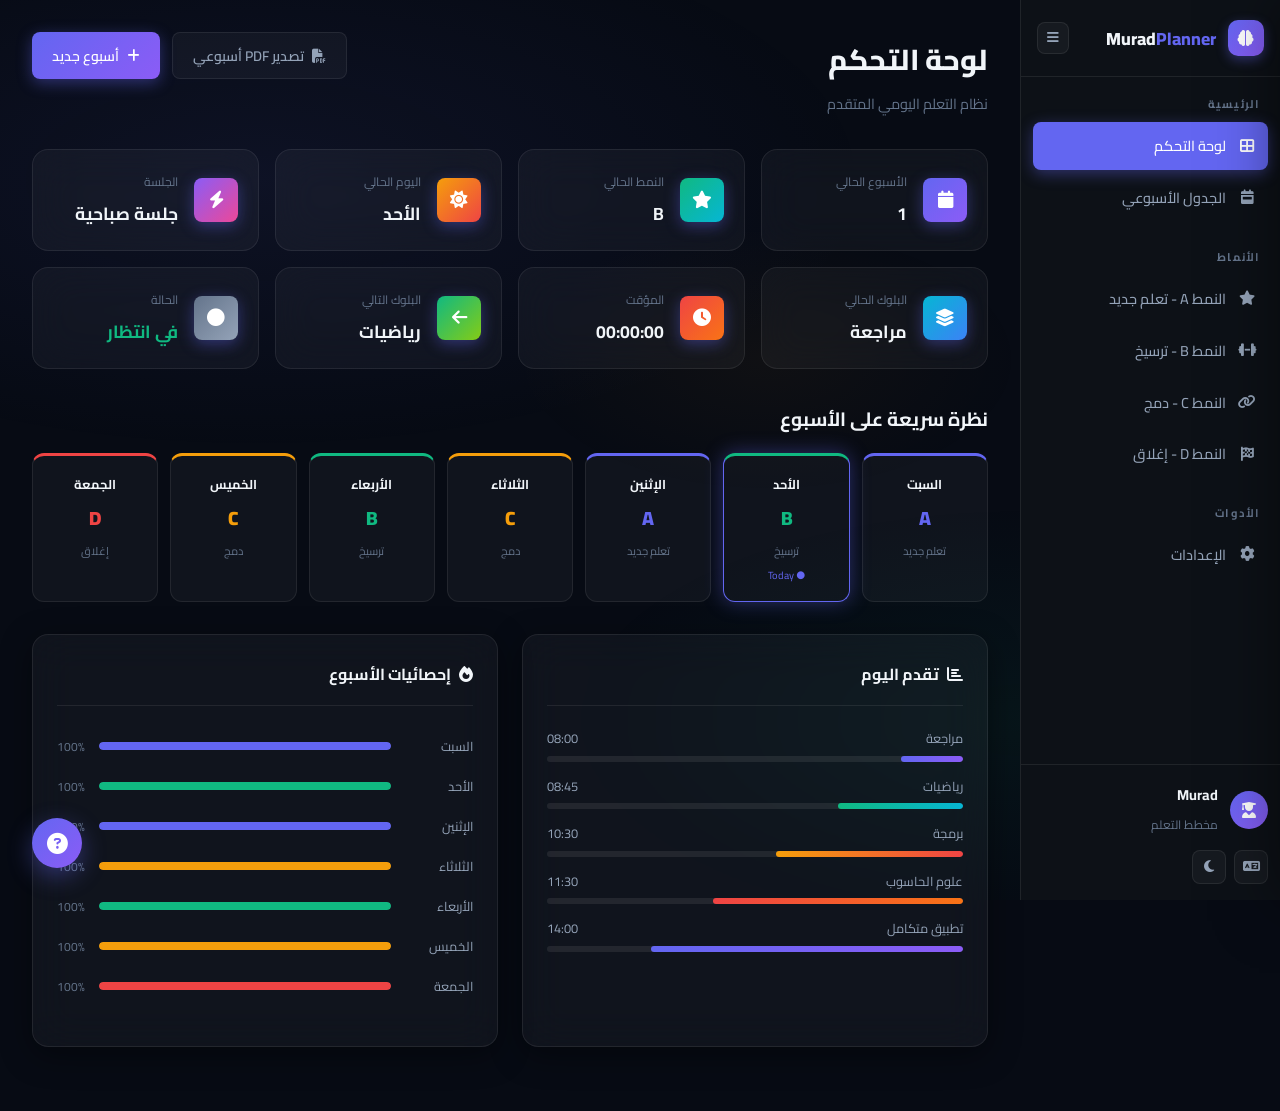
==== index.html @ 5a170019 "Add files via upload" ====
<!doctype html>
<html lang="ar" dir="rtl" data-theme="dark" data-lang="ar">

<head>
  <meta charset="UTF-8" />
  <meta name="viewport" content="width=device-width, initial-scale=1.0" />
  <title>Murad Learning Planner</title>
  <link rel="preconnect" href="https://fonts.googleapis.com" />
  <link rel="preconnect" href="https://fonts.gstatic.com" crossorigin />
  <link
    href="https://fonts.googleapis.com/css2?family=Inter:wght@300;400;500;600;700;800;900&family=Cairo:wght@300;400;500;600;700;800;900&display=swap"
    rel="stylesheet" />
  <link rel="stylesheet" href="https://cdn.jsdelivr.net/npm/@fortawesome/fontawesome-free@6.4.0/css/all.min.css" />
  <link rel="stylesheet" href="css/style.css" />
  <link rel="stylesheet" href="css/pdf-report.css" />
</head>

<body>
  <!-- ===== LOADING SCREEN ===== -->
  <div id="loading-screen" class="loading-screen">
    <div class="loading-content">
      <div class="loading-logo">
        <div class="logo-icon"><i class="fas fa-brain"></i></div>
        <h1 class="logo-text">Murad<span>Planner</span></h1>
      </div>
      <div class="loading-bar-wrap">
        <div class="loading-bar" id="loading-bar"></div>
      </div>
      <p class="loading-msg" id="loading-msg">Initializing...</p>
    </div>
  </div>

  <!-- Mobile Menu Button -->
  <button class="mobile-menu-btn" id="mobileMenuBtn" onclick="toggleMobileSidebar()">
    <i class="fas fa-bars"></i>
  </button>
  <div class="sidebar-overlay" id="sidebarOverlay" onclick="toggleMobileSidebar()"></div>

  <!-- ===== SIDEBAR ===== -->
  <aside class="sidebar" id="sidebar">
    <div class="sidebar-header">
      <div class="logo">
        <div class="logo-icon-sm"><i class="fas fa-brain"></i></div>
        <span class="logo-title">Murad<span>Planner</span></span>
      </div>
      <button class="sidebar-toggle" id="sidebarToggle" onclick="toggleSidebar()">
        <i class="fas fa-bars"></i>
      </button>
    </div>
    <nav class="sidebar-nav">
      <div class="nav-section">
        <span class="nav-label" data-i18n="nav.main">الرئيسية</span>
        <a href="#" class="nav-item active" onclick="showPage('dashboard', this)">
          <i class="fas fa-th-large"></i>
          <span data-i18n="nav.dashboard">Dashboard</span>
        </a>
        <a href="#" class="nav-item" onclick="showPage('weekly', this)">
          <i class="fas fa-calendar-week"></i>
          <span data-i18n="nav.weekly">الجدول الأسبوعي</span>
        </a>
      </div>
      <div class="nav-section">
        <span class="nav-label" data-i18n="nav.patterns">الأنماط</span>
        <a href="#" class="nav-item pattern-a" onclick="showDayPattern('A', this)">
          <i class="fas fa-star"></i>
          <span data-i18n="nav.patternA">Pattern A - تعلم جديد</span>
        </a>
        <a href="#" class="nav-item pattern-b" onclick="showDayPattern('B', this)">
          <i class="fas fa-dumbbell"></i>
          <span data-i18n="nav.patternB">Pattern B - ترسيخ</span>
        </a>
        <a href="#" class="nav-item pattern-c" onclick="showDayPattern('C', this)">
          <i class="fas fa-link"></i>
          <span data-i18n="nav.patternC">Pattern C - دمج</span>
        </a>
        <a href="#" class="nav-item pattern-d" onclick="showDayPattern('D', this)">
          <i class="fas fa-flag-checkered"></i>
          <span data-i18n="nav.patternD">Pattern D - إغلاق</span>
        </a>
      </div>
      <div class="nav-section">
        <span class="nav-label" data-i18n="nav.tools">الأدوات</span>
        <a href="#" class="nav-item" onclick="showPage('settings', this)">
          <i class="fas fa-cog"></i>
          <span data-i18n="nav.settings">الإعدادات</span>
        </a>
      </div>
    </nav>
    <div class="sidebar-footer">
      <div class="user-info">
        <div class="user-avatar"><i class="fas fa-user-graduate"></i></div>
        <div class="user-details">
          <span class="user-name">Murad</span>
          <span class="user-role" data-i18n="user.role">مخطط التعلم</span>
        </div>
      </div>
      <div class="sidebar-actions">
        <button class="btn-icon" onclick="toggleLanguage()" title="تغيير اللغة">
          <i class="fas fa-language"></i>
        </button>
        <button class="btn-icon" onclick="toggleTheme()" title="الوضع الليلي">
          <i class="fas fa-moon" id="theme-icon"></i>
        </button>
      </div>
    </div>
  </aside>

  <!-- ===== MAIN CONTENT ===== -->
  <main class="main-content" id="mainContent">
    <!-- ===== DASHBOARD PAGE ===== -->
    <section class="page active" id="page-dashboard">
      <div class="page-header">
        <div class="page-title">
          <h1 data-i18n="dashboard.title">لوحة التحكم</h1>
          <p data-i18n="dashboard.subtitle">نظام التعلم اليومي المتقدم</p>
        </div>
        <div class="page-actions">
          <button class="btn-secondary" onclick="exportWeeklyPDF()">
            <i class="fas fa-file-pdf"></i>
            <span data-i18n="btn.exportWeekly">تصدير أسبوعي</span>
          </button>
          <button class="btn-primary" onclick="showPage('weekly', null)">
            <i class="fas fa-plus"></i>
            <span data-i18n="btn.newWeek">أسبوع جديد</span>
          </button>
        </div>
      </div>

      <!-- Status Cards -->
      <div class="status-grid" id="statusGrid">
        <div class="status-card card-week">
          <div class="card-icon"><i class="fas fa-calendar"></i></div>
          <div class="card-content">
            <span class="card-label" data-i18n="status.week">الأسبوع الحالي</span>
            <span class="card-value" id="stat-week">1</span>
          </div>
          <div class="card-glow"></div>
        </div>
        <div class="status-card card-pattern">
          <div class="card-icon"><i class="fas fa-star"></i></div>
          <div class="card-content">
            <span class="card-label" data-i18n="status.pattern">النمط الحالي</span>
            <span class="card-value" id="stat-pattern">A</span>
          </div>
          <div class="card-glow"></div>
        </div>
        <div class="status-card card-day">
          <div class="card-icon"><i class="fas fa-sun"></i></div>
          <div class="card-content">
            <span class="card-label" data-i18n="status.day">اليوم الحالي</span>
            <span class="card-value" id="stat-day">السبت</span>
          </div>
          <div class="card-glow"></div>
        </div>
        <div class="status-card card-session">
          <div class="card-icon"><i class="fas fa-bolt"></i></div>
          <div class="card-content">
            <span class="card-label" data-i18n="status.session">الجلسة</span>
            <span class="card-value" id="stat-session">صباحية</span>
          </div>
          <div class="card-glow"></div>
        </div>
        <div class="status-card card-block">
          <div class="card-icon"><i class="fas fa-layer-group"></i></div>
          <div class="card-content">
            <span class="card-label" data-i18n="status.block">البلوك الحالي</span>
            <span class="card-value" id="stat-block">مراجعة</span>
          </div>
          <div class="card-glow"></div>
        </div>
        <div class="status-card card-timer">
          <div class="card-icon"><i class="fas fa-clock"></i></div>
          <div class="card-content">
            <span class="card-label" data-i18n="status.timer">المؤقت</span>
            <span class="card-value" id="stat-timer">00:00:00</span>
          </div>
          <div class="card-glow"></div>
        </div>
        <div class="status-card card-next">
          <div class="card-icon"><i class="fas fa-arrow-left"></i></div>
          <div class="card-content">
            <span class="card-label" data-i18n="status.next">البلوك التالي</span>
            <span class="card-value" id="stat-next">رياضيات</span>
          </div>
          <div class="card-glow"></div>
        </div>
        <div class="status-card card-status">
          <div class="card-icon"><i class="fas fa-circle"></i></div>
          <div class="card-content">
            <span class="card-label" data-i18n="status.status">الحالة</span>
            <span class="card-value status-active" id="stat-status">نشط</span>
          </div>
          <div class="card-glow"></div>
        </div>
      </div>

      <!-- Quick Week Overview -->
      <div class="section-header">
        <h2 data-i18n="dashboard.weekOverview">نظرة سريعة على الأسبوع</h2>
      </div>
      <div class="week-overview" id="weekOverview"></div>

      <!-- Today's Progress -->
      <div class="two-col">
        <div class="glass-card">
          <div class="card-header-inner">
            <h3>
              <i class="fas fa-chart-bar"></i>
              <span data-i18n="dashboard.todayProgress">تقدم اليوم</span>
            </h3>
          </div>
          <div id="todayProgressBlocks"></div>
        </div>
        <div class="glass-card">
          <div class="card-header-inner">
            <h3>
              <i class="fas fa-fire"></i>
              <span data-i18n="dashboard.weekStats">إحصائيات الأسبوع</span>
            </h3>
          </div>
          <div id="weekStatsChart"></div>
        </div>
      </div>
    </section>

    <!-- ===== WEEKLY PAGE ===== -->
    <section class="page" id="page-weekly">
      <div class="page-header">
        <div class="page-title">
          <h1 data-i18n="weekly.title">Weekly Pattern Board</h1>
          <p data-i18n="weekly.subtitle">الجدول الأسبوعي القابل للتحرير</p>
        </div>
        <div class="page-actions">
          <button class="btn-secondary" onclick="exportWeeklyPDF()">
            <i class="fas fa-file-pdf"></i>
            <span data-i18n="btn.exportWeekly">تصدير PDF أسبوعي</span>
          </button>
          <button class="btn-primary" onclick="saveWeeklyData()">
            <i class="fas fa-save"></i>
            <span data-i18n="btn.save">حفظ التغييرات</span>
          </button>
        </div>
      </div>

      <div class="week-controls">
        <div class="week-selector">
          <button class="btn-icon" onclick="changeWeek(-1)">
            <i class="fas fa-chevron-right"></i>
          </button>
          <span class="week-label"><i class="fas fa-calendar-week"></i>
            <span data-i18n="weekly.week">الأسبوع</span>
            <span id="currentWeekNum">1</span></span>
          <button class="btn-icon" onclick="changeWeek(1)">
            <i class="fas fa-chevron-left"></i>
          </button>
        </div>
        <div class="auto-save-indicator" id="autoSaveIndicator">
          <i class="fas fa-check-circle"></i>
          <span data-i18n="weekly.saved">تم الحفظ</span>
        </div>
      </div>

      <div class="weekly-table-wrap glass-card">
        <table class="weekly-table" id="weeklyTable">
          <thead>
            <tr>
              <th data-i18n="table.day">اليوم</th>
              <th data-i18n="table.pattern">النمط</th>
              <th class="editable-header" data-col="0" contenteditable="true">
                رياضيات
              </th>
              <th class="editable-header" data-col="1" contenteditable="true">
                برمجة
              </th>
              <th class="editable-header" data-col="2" contenteditable="true">
                علوم الحاسوب
              </th>
              <th class="editable-header" data-col="3" contenteditable="true">
                التطبيق المتكامل
              </th>
              <th class="editable-header" data-col="4" contenteditable="true">
                المشروع
              </th>
              <th class="editable-header" data-col="5" contenteditable="true">
                المراجعة
              </th>
              <th data-i18n="table.actions">إجراءات</th>
            </tr>
          </thead>
          <tbody id="weeklyTableBody"></tbody>
        </table>
      </div>
    </section>

    <!-- ===== DAILY PAGE ===== -->
    <section class="page" id="page-daily">
      <div class="page-header">
        <div class="page-title">
          <h1 id="dailyPageTitle">Daily Execution Board</h1>
          <p id="dailyPageSubtitle"></p>
        </div>
        <div class="page-actions">
          <button class="btn-secondary" onclick="goBackToWeekly()">
            <i class="fas fa-arrow-right"></i>
            <span data-i18n="btn.back">رجوع</span>
          </button>
          <button class="btn-secondary" onclick="exportDailyPDF()">
            <i class="fas fa-file-pdf"></i>
            <span data-i18n="btn.exportDaily">تصدير PDF يومي</span>
          </button>
          <button class="btn-primary" onclick="saveDailyData()">
            <i class="fas fa-save"></i>
            <span data-i18n="btn.save">حفظ</span>
          </button>
        </div>
      </div>

      <!-- Pattern Explanation Card -->
      <div class="pattern-explanation-card" id="patternExplanationCard"></div>

      <!-- Daily Blocks -->
      <div class="daily-content">
        <div class="blocks-container" id="blocksContainer">
          <!-- Blocks rendered by JS -->
        </div>
      </div>

      <!-- Integration Builder (Pattern C only) -->
      <div class="integration-builder glass-card" id="integrationBuilder" style="display: none">
        <div class="card-header-inner">
          <h3>
            <i class="fas fa-project-diagram"></i>
            <span data-i18n="integration.title">Integration Builder</span>
          </h3>
          <p data-i18n="integration.subtitle">اربط المفاهيم بصرياً</p>
        </div>
        <div class="integration-form">
          <div class="int-input-group">
            <label data-i18n="integration.math">المفهوم الرياضي</label>
            <input type="text" id="intMath" placeholder="e.g. Vectors" class="int-input" />
          </div>
          <div class="int-connector"><i class="fas fa-plus"></i></div>
          <div class="int-input-group">
            <label data-i18n="integration.prog">المفهوم البرمجي</label>
            <input type="text" id="intProg" placeholder="e.g. NumPy Arrays" class="int-input" />
          </div>
          <div class="int-connector"><i class="fas fa-plus"></i></div>
          <div class="int-input-group">
            <label data-i18n="integration.cs">مفهوم علوم الحاسوب</label>
            <input type="text" id="intCS" placeholder="e.g. Memory Layout" class="int-input" />
          </div>
          <div class="int-connector"><i class="fas fa-arrow-down"></i></div>
          <div class="int-result-group">
            <label data-i18n="integration.result">الناتج المتكامل</label>
            <input type="text" id="intResult" placeholder="e.g. Vector Similarity Tool" class="int-input" />
          </div>
        </div>
        <div class="integration-diagram" id="integrationDiagram"></div>
        <div class="int-relation-group">
          <label data-i18n="integration.relation">كيف ترتبط معاً؟</label>
          <textarea id="intRelation" rows="4" placeholder="اشرح العلاقة بين المفاهيم..."
            class="int-textarea"></textarea>
        </div>
        <button class="btn-primary" onclick="renderIntegrationDiagram()">
          <i class="fas fa-project-diagram"></i>
          <span data-i18n="integration.build">بناء المخطط</span>
        </button>
      </div>
    </section>

    <!-- ===== SETTINGS PAGE ===== -->
    <section class="page" id="page-settings">
      <div class="page-header">
        <div class="page-title">
          <h1 data-i18n="settings.title">الإعدادات</h1>
          <p data-i18n="settings.subtitle">تخصيص تجربة التعلم</p>
        </div>
      </div>

      <div class="settings-grid">
        <!-- Sound Settings -->
        <div class="glass-card settings-card">
          <div class="card-header-inner">
            <h3>
              <i class="fas fa-volume-up"></i>
              <span data-i18n="settings.sound">إعدادات الأصوات</span>
            </h3>
          </div>
          <div class="setting-item">
            <label data-i18n="settings.defaultSound">نغمة التنبيه الافتراضية</label>
            <select class="setting-select" id="defaultSound" onchange="saveSettings()">
              <option value="bell">Classic Bell 🔔</option>
              <option value="digital">Digital Alarm 📳</option>
              <option value="soft">Soft Notification 🎵</option>
              <option value="school">School Bell 🏫</option>
              <option value="focus">Focus Bell 🎯</option>
              <option value="nature">Nature Chime 🌿</option>
              <option value="meditation">Meditation Bell 🧘</option>
              <option value="productivity">Productivity Bell ⚡</option>
              <option value="minimal">Minimal Bell ✨</option>
              <option value="deep">Deep Focus Alarm 🔮</option>
            </select>
          </div>
          <div class="sound-library" id="soundLibrary"></div>
          <div class="setting-item">
            <label data-i18n="settings.volume">مستوى الصوت</label>
            <div class="slider-wrap">
              <input type="range" min="0" max="100" value="70" class="setting-slider" id="alarmVolume"
                onchange="saveSettings()" />
              <span id="volumeVal">70%</span>
            </div>
          </div>
          <div class="setting-item">
            <label data-i18n="settings.repeat">تكرار التنبيه</label>
            <div class="toggle-wrap">
              <label class="toggle">
                <input type="checkbox" id="repeatAlarm" onchange="saveSettings()" />
                <span class="toggle-slider"></span>
              </label>
            </div>
          </div>
          <div class="setting-item">
            <label data-i18n="settings.repeatCount">عدد التكرارات</label>
            <select class="setting-select" id="repeatCount" onchange="saveSettings()">
              <option value="1">1</option>
              <option value="2">2</option>
              <option value="3" selected>3</option>
              <option value="5">5</option>
              <option value="10">10</option>
            </select>
          </div>
          <div class="setting-item">
            <label data-i18n="settings.duration">مدة التنبيه</label>
            <select class="setting-select" id="alarmDuration" onchange="saveSettings()">
              <option value="5">5 ثواني</option>
              <option value="10" selected>10 ثواني</option>
              <option value="20">20 ثواني</option>
              <option value="30">30 ثواني</option>
              <option value="60">60 ثواني</option>
            </select>
          </div>
          <div class="setting-item">
            <label data-i18n="settings.uploadSound">رفع نغمة مخصصة</label>
            <div class="upload-sound-area">
              <input type="file" id="customSoundFile" accept=".mp3,.wav,.ogg,.m4a" style="display: none"
                onchange="uploadCustomSound(this)" />
              <button class="btn-secondary" onclick="document.getElementById('customSoundFile').click()">
                <i class="fas fa-upload"></i>
                <span data-i18n="settings.upload">رفع ملف صوتي</span>
              </button>
              <span class="upload-hint" data-i18n="settings.uploadHint">MP3, WAV, OGG, M4A</span>
            </div>
          </div>
          <div id="customSoundsSection" style="display: none">
            <h4 class="section-subtitle" data-i18n="settings.customSounds">
              نغماتي المخصصة
            </h4>
            <div id="customSoundsList"></div>
          </div>
        </div>

        <!-- General Settings -->
        <div class="glass-card settings-card">
          <div class="card-header-inner">
            <h3>
              <i class="fas fa-cog"></i>
              <span data-i18n="settings.general">الإعدادات العامة</span>
            </h3>
          </div>
          <div class="setting-item">
            <label data-i18n="settings.language">اللغة</label>
            <div class="lang-btns">
              <button class="lang-btn active" id="langAr" onclick="setLanguage('ar')">
                العربية 🇸🇦
              </button>
              <button class="lang-btn" id="langEn" onclick="setLanguage('en')">
                English 🇺🇸
              </button>
            </div>
          </div>
          <div class="setting-item">
            <label data-i18n="settings.theme">المظهر</label>
            <div class="lang-btns">
              <button class="lang-btn" onclick="setTheme('dark')" data-i18n="settings.dark">
                داكن
              </button>
              <button class="lang-btn" onclick="setTheme('light')" data-i18n="settings.light">
                فاتح
              </button>
            </div>
          </div>
          <div class="setting-item">
            <label data-i18n="settings.userName">اسم المستخدم</label>
            <input type="text" class="setting-input" id="userName" value="Murad" onchange="saveSettings()"
              placeholder="أدخل اسمك" />
          </div>
          <div class="setting-item">
            <label data-i18n="settings.weekStart">بداية الأسبوع من</label>
            <input type="date" class="setting-input" id="weekStartDate" onchange="saveSettings()" />
          </div>
          <div class="setting-item">
            <label data-i18n="settings.notifications">الإشعارات</label>
            <div class="toggle-wrap">
              <label class="toggle">
                <input type="checkbox" id="enableNotifications" checked onchange="saveSettings()" />
                <span class="toggle-slider"></span>
              </label>
            </div>
          </div>
        </div>

        <!-- Per-Block Sound Settings -->
        <div class="glass-card settings-card full-width">
          <div class="card-header-inner">
            <h3>
              <i class="fas fa-music"></i>
              <span data-i18n="settings.perBlockSound">نغمة لكل بلوك</span>
            </h3>
          </div>
          <div id="perBlockSoundSettings"></div>
        </div>
      </div>
    </section>
  </main>

  <!-- ===== BLOCK DETAILS PANEL ===== -->
  <div class="panel-overlay" id="panelOverlay" onclick="closeBlockPanel()"></div>
  <aside class="block-panel" id="blockPanel">
    <div class="panel-header">
      <h3 data-i18n="panel.title">تفاصيل البلوك</h3>
      <button class="btn-icon" onclick="closeBlockPanel()">
        <i class="fas fa-times"></i>
      </button>
    </div>
    <div class="panel-body" id="panelBody">
      <div class="panel-field">
        <label data-i18n="panel.name">اسم البلوك</label>
        <input type="text" id="panelName" class="panel-input" />
      </div>
      <div class="panel-field">
        <label data-i18n="panel.time">الوقت</label>
        <div class="time-inputs">
          <input type="text" id="panelTimeStart" class="panel-input time-input" placeholder="08:00" />
          <span>-</span>
          <input type="text" id="panelTimeEnd" class="panel-input time-input" placeholder="09:00" />
        </div>
      </div>
      <div class="panel-field">
        <label data-i18n="panel.activity">النشاط</label>
        <textarea id="panelActivity" class="panel-textarea" rows="2"></textarea>
      </div>
      <div class="panel-field">
        <label data-i18n="panel.goal">الهدف</label>
        <textarea id="panelGoal" class="panel-textarea" rows="2"></textarea>
      </div>
      <div class="panel-field">
        <label data-i18n="panel.learn">ماذا سأتعلم؟</label>
        <textarea id="panelLearn" class="panel-textarea" rows="2"></textarea>
      </div>
      <div class="panel-field">
        <label data-i18n="panel.apply">ماذا سأطبق؟</label>
        <textarea id="panelApply" class="panel-textarea" rows="2"></textarea>
      </div>
      <div class="panel-field">
        <label data-i18n="panel.notes">الملاحظات</label>
        <textarea id="panelNotes" class="panel-textarea" rows="3"></textarea>
      </div>
      <div class="panel-field">
        <label data-i18n="panel.outputs">المخرجات المتوقعة</label>
        <textarea id="panelOutputs" class="panel-textarea" rows="2"></textarea>
      </div>
      <div class="panel-field">
        <label data-i18n="panel.sound">نغمة التنبيه</label>
        <select class="setting-select" id="panelSound">
          <option value="">الافتراضي</option>
          <option value="bell">Classic Bell 🔔</option>
          <option value="digital">Digital Alarm 📳</option>
          <option value="soft">Soft Notification 🎵</option>
          <option value="school">School Bell 🏫</option>
          <option value="focus">Focus Bell 🎯</option>
          <option value="nature">Nature Chime 🌿</option>
          <option value="meditation">Meditation Bell 🧘</option>
          <option value="productivity">Productivity Bell ⚡</option>
          <option value="minimal">Minimal Bell ✨</option>
          <option value="deep">Deep Focus Alarm 🔮</option>
        </select>
      </div>
      <div class="panel-actions">
        <button class="btn-primary full-btn" onclick="savePanelData()">
          <i class="fas fa-save"></i>
          <span data-i18n="btn.save">حفظ</span>
        </button>
      </div>
    </div>
  </aside>

  <!-- ===== BLOCK FINISHED MODAL ===== -->
  <div class="modal-overlay" id="blockFinishedModal" style="display: none">
    <div class="modal glass-card">
      <div class="modal-icon"><i class="fas fa-check-circle"></i></div>
      <h2 data-i18n="modal.blockFinished">انتهى البلوك!</h2>
      <p id="finishedBlockName" class="modal-block-name"></p>
      <div class="modal-next">
        <span data-i18n="modal.nextBlock">البلوك التالي:</span>
        <span class="next-block-name" id="nextBlockName"></span>
      </div>
      <div class="modal-actions">
        <button class="btn-primary" onclick="startNextBlock()">
          <i class="fas fa-play"></i>
          <span data-i18n="modal.startNext">ابدأ البلوك التالي</span>
        </button>
        <button class="btn-secondary" onclick="closeModal()">
          <i class="fas fa-times"></i>
          <span data-i18n="modal.close">إغلاق</span>
        </button>
      </div>
    </div>
  </div>

  <!-- ===== TOOLTIP ===== -->
  <div class="custom-tooltip" id="customTooltip" style="display: none">
    <div class="tooltip-header" id="tooltipHeader"></div>
    <div class="tooltip-body" id="tooltipBody"></div>
  </div>

  <!-- ===== TOAST NOTIFICATIONS ===== -->
  <div class="toast-container" id="toastContainer"></div>

  <!-- ===== USER GUIDE BUTTON ===== -->
  <button class="guide-btn" id="guideBtn" onclick="toggleUserGuide()" title="دليل الاستخدام">
    <i class="fas fa-question-circle"></i>
  </button>

  <!-- ===== USER GUIDE MODAL ===== -->
  <div class="guide-overlay" id="guideOverlay" onclick="closeUserGuide()"></div>
  <aside class="guide-panel" id="guidePanel">
    <div class="guide-header">
      <div class="guide-header-content">
        <div class="guide-icon"><i class="fas fa-book-open"></i></div>
        <div>
          <h2>دليل المستخدم</h2>
          <p>Murad Learning Planner</p>
        </div>
      </div>
      <button class="guide-close-btn" onclick="closeUserGuide()">
        <i class="fas fa-times"></i>
      </button>
    </div>
    <div class="guide-tabs">
      <button class="guide-tab active" onclick="switchGuideTab('overview', this)">
        <i class="fas fa-home"></i> نظرة عامة
      </button>
      <button class="guide-tab" onclick="switchGuideTab('patterns', this)">
        <i class="fas fa-star"></i> الأنماط
      </button>
      <button class="guide-tab" onclick="switchGuideTab('weekly', this)">
        <i class="fas fa-calendar-week"></i> الجدول الأسبوعي
      </button>
      <button class="guide-tab" onclick="switchGuideTab('daily', this)">
        <i class="fas fa-calendar-day"></i> الجدول اليومي
      </button>
      <button class="guide-tab" onclick="switchGuideTab('timer', this)">
        <i class="fas fa-clock"></i> المؤقت
      </button>
      <button class="guide-tab" onclick="switchGuideTab('pdf', this)">
        <i class="fas fa-file-pdf"></i> التقارير
      </button>
      <button class="guide-tab" onclick="switchGuideTab('about', this)">
        <i class="fas fa-info-circle"></i> حول النظام
      </button>
    </div>
    <div class="guide-content" id="guideContent">
      <!-- Content loaded dynamically -->
    </div>
  </aside>

  <!-- ===== SCRIPTS ===== -->
  <!-- Hidden Container for PDF Rendering -->
  <div id="pdf-container" style="display: none; position: absolute; top: -9999px; left: -9999px; width: 210mm;"></div>

  <script src="js/i18n.js"></script>
  <script src="js/data.js"></script>
  <script src="js/store.js"></script>
  <script src="js/timer.js"></script>
  <script src="js/sound.js"></script>
  <script src="js/bidi.js"></script>
  <script src="js/export-pdf.js"></script>
  <script src="js/app.js"></script>
</body>

</html>
---- css/style.css ----
/* ============================================================
   MURAD LEARNING PLANNER - PREMIUM CSS
   Dark Mode + Glassmorphism + 3D Effects
   ============================================================ */

/* === CSS VARIABLES === */
:root {
  --bg-primary: #070b14;
  --bg-secondary: #0d1117;
  --bg-tertiary: #111827;
  --glass-bg: rgba(255, 255, 255, 0.04);
  --glass-border: rgba(255, 255, 255, 0.08);
  --glass-hover: rgba(255, 255, 255, 0.08);
  --text-primary: #f1f5f9;
  --text-secondary: #94a3b8;
  --text-muted: #64748b;
  --accent-a: #6366f1;
  --accent-a-glow: rgba(99, 102, 241, 0.3);
  --accent-b: #10b981;
  --accent-b-glow: rgba(16, 185, 129, 0.3);
  --accent-c: #f59e0b;
  --accent-c-glow: rgba(245, 158, 11, 0.3);
  --accent-d: #ef4444;
  --accent-d-glow: rgba(239, 68, 68, 0.3);
  --accent-primary: #6366f1;
  --accent-glow: rgba(99, 102, 241, 0.4);
  --border-color: rgba(255, 255, 255, 0.06);
  --shadow-card: 0 8px 32px rgba(0, 0, 0, 0.4);
  --shadow-hover: 0 16px 48px rgba(0, 0, 0, 0.5);
  --radius-sm: 8px;
  --radius-md: 12px;
  --radius-lg: 16px;
  --radius-xl: 24px;
  --font-main: 'Cairo', 'Inter', sans-serif;
  --sidebar-w: 260px;
  --transition: all 0.3s cubic-bezier(0.4, 0, 0.2, 1);
}

[data-theme="light"] {
  --bg-primary: #f0f4ff;
  --bg-secondary: #e8edf9;
  --bg-tertiary: #dce3f5;
  --glass-bg: rgba(255, 255, 255, 0.7);
  --glass-border: rgba(99, 102, 241, 0.15);
  --glass-hover: rgba(255, 255, 255, 0.9);
  --text-primary: #1e293b;
  --text-secondary: #475569;
  --text-muted: #94a3b8;
  --border-color: rgba(99, 102, 241, 0.12);
  --shadow-card: 0 4px 24px rgba(99, 102, 241, 0.1);
  --shadow-hover: 0 8px 32px rgba(99, 102, 241, 0.2);
}

/* === RESET & BASE === */
*,
*::before,
*::after {
  box-sizing: border-box;
  margin: 0;
  padding: 0;
}

html {
  scroll-behavior: smooth;
  font-size: 16px;
}

body {
  font-family: var(--font-main);
  background: var(--bg-primary);
  color: var(--text-primary);
  min-height: 100vh;
  overflow-x: hidden;
  direction: rtl;
}

[data-lang="en"] body,
body[data-lang="en"] {
  direction: ltr;
}

/* Scrollbar */
::-webkit-scrollbar {
  width: 6px;
}

::-webkit-scrollbar-track {
  background: var(--bg-secondary);
}

::-webkit-scrollbar-thumb {
  background: var(--accent-primary);
  border-radius: 3px;
}

/* === LOADING SCREEN === */
.loading-screen {
  position: fixed;
  inset: 0;
  z-index: 9999;
  background: var(--bg-primary);
  display: flex;
  align-items: center;
  justify-content: center;
  transition: opacity 0.6s ease;
}

.loading-screen.fade-out {
  opacity: 0;
  pointer-events: none;
}

.loading-content {
  text-align: center;
}

.loading-logo {
  margin-bottom: 2rem;
  animation: float 3s ease-in-out infinite;
}

.logo-icon {
  width: 80px;
  height: 80px;
  border-radius: 20px;
  background: linear-gradient(135deg, var(--accent-primary), #8b5cf6);
  display: flex;
  align-items: center;
  justify-content: center;
  margin: 0 auto 1rem;
  font-size: 2rem;
  color: white;
  box-shadow: 0 0 40px var(--accent-glow);
}

.loading-logo h1 {
  font-size: 2rem;
  font-weight: 800;
  color: var(--text-primary);
}

.loading-logo h1 span {
  color: var(--accent-primary);
}

.loading-bar-wrap {
  width: 300px;
  height: 4px;
  background: var(--glass-border);
  border-radius: 99px;
  margin: 0 auto 1rem;
  overflow: hidden;
}

.loading-bar {
  height: 100%;
  width: 0;
  background: linear-gradient(90deg, var(--accent-primary), #8b5cf6);
  border-radius: 99px;
  transition: width 0.1s ease;
  box-shadow: 0 0 10px var(--accent-glow);
}

.loading-msg {
  color: var(--text-muted);
  font-size: 0.9rem;
}

/* === SIDEBAR === */
.sidebar {
  position: fixed;
  top: 0;
  right: 0;
  bottom: 0;
  width: var(--sidebar-w);
  background: var(--bg-secondary);
  border-left: 1px solid var(--glass-border);
  display: flex;
  flex-direction: column;
  z-index: 100;
  transition: var(--transition);
  backdrop-filter: blur(20px);
}

[data-lang="en"] .sidebar {
  right: auto;
  left: 0;
  border-left: none;
  border-right: 1px solid var(--glass-border);
}

.sidebar.collapsed {
  width: 70px;
}

.sidebar.collapsed .logo-title,
.sidebar.collapsed .nav-label,
.sidebar.collapsed .nav-item span,
.sidebar.collapsed .user-details,
.sidebar.collapsed .sidebar-actions {
  display: none;
}

.sidebar-header {
  display: flex;
  align-items: center;
  justify-content: space-between;
  padding: 1.25rem 1rem;
  border-bottom: 1px solid var(--glass-border);
}

.logo {
  display: flex;
  align-items: center;
  gap: 0.75rem;
}

.logo-icon-sm {
  width: 36px;
  height: 36px;
  border-radius: 10px;
  background: linear-gradient(135deg, var(--accent-primary), #8b5cf6);
  display: flex;
  align-items: center;
  justify-content: center;
  color: white;
  font-size: 1rem;
  flex-shrink: 0;
  box-shadow: 0 4px 12px var(--accent-glow);
}

.logo-title {
  font-size: 1.1rem;
  font-weight: 800;
  color: var(--text-primary);
  white-space: nowrap;
}

.logo-title span {
  color: var(--accent-primary);
}

.sidebar-toggle {
  background: var(--glass-bg);
  border: 1px solid var(--glass-border);
  color: var(--text-secondary);
  width: 32px;
  height: 32px;
  border-radius: 8px;
  cursor: pointer;
  display: flex;
  align-items: center;
  justify-content: center;
  transition: var(--transition);
}

.sidebar-toggle:hover {
  background: var(--accent-primary);
  color: white;
}

.sidebar-nav {
  flex: 1;
  overflow-y: auto;
  padding: 1rem 0.75rem;
}

.nav-section {
  margin-bottom: 1.5rem;
}

.nav-label {
  font-size: 0.7rem;
  font-weight: 700;
  text-transform: uppercase;
  letter-spacing: 0.1em;
  color: var(--text-muted);
  padding: 0 0.5rem;
  margin-bottom: 0.5rem;
  display: block;
}

.nav-item {
  display: flex;
  align-items: center;
  gap: 0.75rem;
  padding: 0.65rem 0.75rem;
  border-radius: var(--radius-sm);
  color: var(--text-secondary);
  text-decoration: none;
  transition: var(--transition);
  margin-bottom: 0.25rem;
  font-size: 0.9rem;
  font-weight: 500;
  position: relative;
}

.nav-item:hover {
  background: var(--glass-hover);
  color: var(--text-primary);
}

.nav-item.active {
  background: var(--accent-primary);
  color: white;
  box-shadow: 0 4px 15px var(--accent-glow);
}

.nav-item i {
  width: 18px;
  text-align: center;
  flex-shrink: 0;
}

.nav-item.pattern-a:hover,
.nav-item.pattern-a.active {
  background: var(--accent-a);
  box-shadow: 0 4px 15px var(--accent-a-glow);
  color: white;
}

.nav-item.pattern-b:hover,
.nav-item.pattern-b.active {
  background: var(--accent-b);
  box-shadow: 0 4px 15px var(--accent-b-glow);
  color: white;
}

.nav-item.pattern-c:hover,
.nav-item.pattern-c.active {
  background: var(--accent-c);
  box-shadow: 0 4px 15px var(--accent-c-glow);
  color: white;
}

.nav-item.pattern-d:hover,
.nav-item.pattern-d.active {
  background: var(--accent-d);
  box-shadow: 0 4px 15px var(--accent-d-glow);
  color: white;
}

.sidebar-footer {
  padding: 1rem 0.75rem;
  border-top: 1px solid var(--glass-border);
}

.user-info {
  display: flex;
  align-items: center;
  gap: 0.75rem;
  margin-bottom: 0.75rem;
}

.user-avatar {
  width: 38px;
  height: 38px;
  border-radius: 50%;
  background: linear-gradient(135deg, var(--accent-primary), #8b5cf6);
  display: flex;
  align-items: center;
  justify-content: center;
  color: white;
  flex-shrink: 0;
}

.user-name {
  font-weight: 700;
  font-size: 0.9rem;
  color: var(--text-primary);
  display: block;
}

.user-role {
  font-size: 0.75rem;
  color: var(--text-muted);
}

.sidebar-actions {
  display: flex;
  gap: 0.5rem;
}

.btn-icon {
  background: var(--glass-bg);
  border: 1px solid var(--glass-border);
  color: var(--text-secondary);
  width: 34px;
  height: 34px;
  border-radius: 8px;
  cursor: pointer;
  display: flex;
  align-items: center;
  justify-content: center;
  transition: var(--transition);
  font-size: 0.85rem;
}

.btn-icon:hover {
  background: var(--accent-primary);
  color: white;
  border-color: var(--accent-primary);
}

/* === MAIN CONTENT === */
.main-content {
  margin-right: var(--sidebar-w);
  min-height: 100vh;
  padding: 2rem;
  transition: var(--transition);
}

[data-lang="en"] .main-content {
  margin-right: 0;
  margin-left: var(--sidebar-w);
}

.sidebar.collapsed~.main-content {
  margin-right: 70px;
}

[data-lang="en"] .sidebar.collapsed~.main-content {
  margin-left: 70px;
  margin-right: 0;
}

/* === PAGES === */
.page {
  display: none;
  animation: fadeIn 0.4s ease;
}

.page.active {
  display: block;
}

@keyframes fadeIn {
  from {
    opacity: 0;
    transform: translateY(10px);
  }

  to {
    opacity: 1;
    transform: translateY(0);
  }
}

/* === PAGE HEADER === */
.page-header {
  display: flex;
  align-items: flex-start;
  justify-content: space-between;
  margin-bottom: 2rem;
  gap: 1rem;
  flex-wrap: wrap;
}

.page-title h1 {
  font-size: 1.8rem;
  font-weight: 800;
  color: var(--text-primary);
}

.page-title p {
  color: var(--text-muted);
  margin-top: 0.25rem;
  font-size: 0.9rem;
}

.page-actions {
  display: flex;
  gap: 0.75rem;
  flex-wrap: wrap;
}

/* === BUTTONS === */
.btn-primary {
  background: linear-gradient(135deg, var(--accent-primary), #8b5cf6);
  color: white;
  border: none;
  padding: 0.6rem 1.25rem;
  border-radius: var(--radius-sm);
  cursor: pointer;
  font-family: var(--font-main);
  font-weight: 600;
  font-size: 0.875rem;
  display: inline-flex;
  align-items: center;
  gap: 0.5rem;
  transition: var(--transition);
  white-space: nowrap;
  box-shadow: 0 4px 15px var(--accent-glow);
}

.btn-primary:hover {
  transform: translateY(-2px);
  box-shadow: 0 8px 25px var(--accent-glow);
}

.btn-primary:active {
  transform: translateY(0);
}

.btn-secondary {
  background: var(--glass-bg);
  border: 1px solid var(--glass-border);
  color: var(--text-secondary);
  padding: 0.6rem 1.25rem;
  border-radius: var(--radius-sm);
  cursor: pointer;
  font-family: var(--font-main);
  font-weight: 600;
  font-size: 0.875rem;
  display: inline-flex;
  align-items: center;
  gap: 0.5rem;
  transition: var(--transition);
  white-space: nowrap;
}

.btn-secondary:hover {
  background: var(--glass-hover);
  color: var(--text-primary);
  border-color: var(--accent-primary);
}

.full-btn {
  width: 100%;
  justify-content: center;
}

/* === GLASS CARD === */
.glass-card {
  background: var(--glass-bg);
  border: 1px solid var(--glass-border);
  border-radius: var(--radius-lg);
  padding: 1.5rem;
  backdrop-filter: blur(20px);
  box-shadow: var(--shadow-card);
  transition: var(--transition);
}

.glass-card:hover {
  box-shadow: var(--shadow-hover);
  border-color: var(--accent-primary);
}

.card-header-inner {
  display: flex;
  flex-direction: column;
  margin-bottom: 1.25rem;
  padding-bottom: 1rem;
  border-bottom: 1px solid var(--glass-border);
}

.card-header-inner h3 {
  font-size: 1rem;
  font-weight: 700;
  color: var(--text-primary);
  display: flex;
  align-items: center;
  gap: 0.5rem;
}

.card-header-inner p {
  color: var(--text-muted);
  font-size: 0.85rem;
  margin-top: 0.25rem;
}

/* === STATUS GRID === */
.status-grid {
  display: grid;
  grid-template-columns: repeat(auto-fill, minmax(180px, 1fr));
  gap: 1rem;
  margin-bottom: 2rem;
}

.status-card {
  position: relative;
  overflow: hidden;
  background: var(--glass-bg);
  border: 1px solid var(--glass-border);
  border-radius: var(--radius-lg);
  padding: 1.25rem;
  backdrop-filter: blur(20px);
  transition: var(--transition);
  display: flex;
  align-items: center;
  gap: 1rem;
  cursor: default;
}

.status-card:hover {
  transform: translateY(-4px);
  box-shadow: var(--shadow-hover);
}

.card-icon {
  width: 44px;
  height: 44px;
  border-radius: var(--radius-sm);
  display: flex;
  align-items: center;
  justify-content: center;
  font-size: 1.1rem;
  flex-shrink: 0;
  background: linear-gradient(135deg, var(--accent-primary), #8b5cf6);
  color: white;
  box-shadow: 0 4px 15px var(--accent-glow);
}

.card-week .card-icon {
  background: linear-gradient(135deg, #6366f1, #8b5cf6);
}

.card-pattern .card-icon {
  background: linear-gradient(135deg, #10b981, #06b6d4);
}

.card-day .card-icon {
  background: linear-gradient(135deg, #f59e0b, #ef4444);
}

.card-session .card-icon {
  background: linear-gradient(135deg, #8b5cf6, #ec4899);
}

.card-block .card-icon {
  background: linear-gradient(135deg, #06b6d4, #3b82f6);
}

.card-timer .card-icon {
  background: linear-gradient(135deg, #ef4444, #f97316);
}

.card-next .card-icon {
  background: linear-gradient(135deg, #10b981, #84cc16);
}

.card-status .card-icon {
  background: linear-gradient(135deg, #64748b, #94a3b8);
}

.card-content {
  flex: 1;
  min-width: 0;
}

.card-label {
  display: block;
  font-size: 0.75rem;
  color: var(--text-muted);
  margin-bottom: 0.25rem;
}

.card-value {
  font-size: 1.1rem;
  font-weight: 700;
  color: var(--text-primary);
  white-space: nowrap;
  overflow: hidden;
  text-overflow: ellipsis;
  display: block;
}

.card-glow {
  position: absolute;
  inset: 0;
  border-radius: var(--radius-lg);
  background: radial-gradient(circle at 80% 20%, var(--accent-glow) 0%, transparent 60%);
  opacity: 0;
  transition: opacity 0.3s;
}

.status-card:hover .card-glow {
  opacity: 1;
}

.status-active {
  color: var(--accent-b) !important;
}

/* === WEEK OVERVIEW === */
.week-overview {
  display: grid;
  grid-template-columns: repeat(7, 1fr);
  gap: 0.75rem;
  margin-bottom: 2rem;
}

.week-day-card {
  background: var(--glass-bg);
  border: 1px solid var(--glass-border);
  border-radius: var(--radius-md);
  padding: 1rem 0.75rem;
  text-align: center;
  cursor: pointer;
  transition: var(--transition);
  position: relative;
  overflow: hidden;
}

.week-day-card:hover {
  transform: translateY(-4px);
  box-shadow: var(--shadow-hover);
}

.week-day-card.today {
  border-color: var(--accent-primary);
  box-shadow: 0 0 20px var(--accent-glow);
}

.week-day-card.pattern-a {
  border-top: 3px solid var(--accent-a);
}

.week-day-card.pattern-b {
  border-top: 3px solid var(--accent-b);
}

.week-day-card.pattern-c {
  border-top: 3px solid var(--accent-c);
}

.week-day-card.pattern-d {
  border-top: 3px solid var(--accent-d);
}

.wdc-name {
  font-size: 0.8rem;
  font-weight: 700;
  color: var(--text-primary);
  margin-bottom: 0.25rem;
}

.wdc-pattern {
  font-size: 1.2rem;
  font-weight: 900;
  margin: 0.25rem 0;
}

.wdc-label {
  font-size: 0.7rem;
  color: var(--text-muted);
}

.wdc-pattern.pat-a {
  color: var(--accent-a);
}

.wdc-pattern.pat-b {
  color: var(--accent-b);
}

.wdc-pattern.pat-c {
  color: var(--accent-c);
}

.wdc-pattern.pat-d {
  color: var(--accent-d);
}

/* === TWO COLUMNS === */
.two-col {
  display: grid;
  grid-template-columns: 1fr 1fr;
  gap: 1.5rem;
  margin-bottom: 2rem;
}

.section-header {
  margin-bottom: 1rem;
}

.section-header h2 {
  font-size: 1.2rem;
  font-weight: 700;
  color: var(--text-primary);
}

/* === WEEKLY TABLE === */
.week-controls {
  display: flex;
  align-items: center;
  justify-content: space-between;
  margin-bottom: 1rem;
}

.week-selector {
  display: flex;
  align-items: center;
  gap: 1rem;
  background: var(--glass-bg);
  border: 1px solid var(--glass-border);
  border-radius: var(--radius-sm);
  padding: 0.5rem 1rem;
}

.week-label {
  font-weight: 600;
  color: var(--text-primary);
  display: flex;
  align-items: center;
  gap: 0.5rem;
}

.auto-save-indicator {
  display: flex;
  align-items: center;
  gap: 0.5rem;
  color: var(--accent-b);
  font-size: 0.8rem;
  font-weight: 600;
}

.weekly-table-wrap {
  overflow-x: auto;
  padding: 0;
}

.weekly-table {
  width: 100%;
  border-collapse: collapse;
  min-width: 800px;
}

.weekly-table th,
.weekly-table td {
  padding: 1rem 0.75rem;
  border-bottom: 1px solid var(--glass-border);
  text-align: center;
  font-size: 0.875rem;
}

.weekly-table th {
  background: rgba(99, 102, 241, 0.1);
  color: var(--text-primary);
  font-weight: 700;
  font-size: 0.8rem;
  text-transform: uppercase;
  letter-spacing: 0.05em;
  position: sticky;
  top: 0;
  z-index: 2;
}

.editable-header {
  cursor: text;
}

.editable-header:focus {
  outline: none;
  background: rgba(99, 102, 241, 0.2);
  box-shadow: inset 0 0 0 2px var(--accent-primary);
}

.weekly-table td {
  color: var(--text-secondary);
  vertical-align: middle;
}

.weekly-table tr:last-child td {
  border-bottom: none;
}

.weekly-table tr:hover td {
  background: var(--glass-hover);
}

.day-cell {
  font-weight: 700;
  color: var(--text-primary);
  white-space: nowrap;
}

.pattern-badge {
  display: inline-flex;
  align-items: center;
  justify-content: center;
  width: 28px;
  height: 28px;
  border-radius: 50%;
  font-weight: 900;
  font-size: 0.9rem;
}

.badge-a {
  background: var(--accent-a-glow);
  color: var(--accent-a);
}

.badge-b {
  background: var(--accent-b-glow);
  color: var(--accent-b);
}

.badge-c {
  background: var(--accent-c-glow);
  color: var(--accent-c);
}

.badge-d {
  background: var(--accent-d-glow);
  color: var(--accent-d);
}

.editable-cell {
  min-width: 80px;
  cursor: text;
  border-radius: 6px;
  padding: 6px;
  transition: var(--transition);
}

.editable-cell:focus {
  outline: none;
  background: rgba(99, 102, 241, 0.1);
  box-shadow: inset 0 0 0 2px var(--accent-primary);
}

.day-action-btn {
  padding: 0.4rem 0.75rem;
  border-radius: var(--radius-sm);
  background: var(--accent-primary);
  color: white;
  border: none;
  cursor: pointer;
  font-size: 0.8rem;
  font-weight: 600;
  transition: var(--transition);
  font-family: var(--font-main);
}

.day-action-btn:hover {
  transform: scale(1.05);
  box-shadow: 0 4px 12px var(--accent-glow);
}

/* === PATTERN EXPLANATION CARD === */
.pattern-explanation-card {
  border-radius: var(--radius-xl);
  padding: 2rem;
  margin-bottom: 2rem;
  position: relative;
  overflow: hidden;
  backdrop-filter: blur(20px);
}

.pattern-explanation-card.pat-a {
  background: linear-gradient(135deg, rgba(99, 102, 241, 0.15), rgba(139, 92, 246, 0.1));
  border: 1px solid rgba(99, 102, 241, 0.3);
}

.pattern-explanation-card.pat-b {
  background: linear-gradient(135deg, rgba(16, 185, 129, 0.15), rgba(6, 182, 212, 0.1));
  border: 1px solid rgba(16, 185, 129, 0.3);
}

.pattern-explanation-card.pat-c {
  background: linear-gradient(135deg, rgba(245, 158, 11, 0.15), rgba(239, 68, 68, 0.1));
  border: 1px solid rgba(245, 158, 11, 0.3);
}

.pattern-explanation-card.pat-d {
  background: linear-gradient(135deg, rgba(239, 68, 68, 0.15), rgba(249, 115, 22, 0.1));
  border: 1px solid rgba(239, 68, 68, 0.3);
}

.pec-header {
  display: flex;
  align-items: flex-start;
  gap: 1.5rem;
  margin-bottom: 1.5rem;
}

.pec-icon {
  font-size: 3rem;
}

.pec-titles {}

.pec-tag {
  font-size: 0.75rem;
  font-weight: 700;
  text-transform: uppercase;
  letter-spacing: 0.1em;
  margin-bottom: 0.25rem;
}

.pec-title {
  font-size: 1.5rem;
  font-weight: 800;
  color: var(--text-primary);
}

.pec-subtitle {
  font-size: 0.9rem;
  color: var(--text-secondary);
  margin-top: 0.25rem;
}

.pec-grid {
  display: grid;
  grid-template-columns: 1fr 1fr;
  gap: 1rem;
  margin-top: 1rem;
}

.pec-item {
  padding: 0.75rem;
  background: var(--glass-bg);
  border-radius: var(--radius-sm);
}

.pec-item-title {
  font-size: 0.75rem;
  font-weight: 700;
  text-transform: uppercase;
  color: var(--text-muted);
  margin-bottom: 0.5rem;
}

.pec-item-text {
  font-size: 0.85rem;
  color: var(--text-secondary);
  line-height: 1.6;
}

.pec-item ul {
  padding-right: 1rem;
}

[data-lang="en"] .pec-item ul {
  padding-right: 0;
  padding-left: 1rem;
}

/* === BLOCKS CONTAINER === */
.blocks-container {
  display: flex;
  flex-direction: column;
  gap: 1rem;
}

.block-card {
  background: var(--glass-bg);
  border: 1px solid var(--glass-border);
  border-radius: var(--radius-lg);
  overflow: hidden;
  transition: var(--transition);
  position: relative;
  cursor: grab;
}

.block-card:hover {
  border-color: var(--accent-primary);
  box-shadow: var(--shadow-hover);
}

.block-card.dragging {
  opacity: 0.5;
  cursor: grabbing;
}

.block-card.drag-over {
  border-color: var(--accent-b);
  background: rgba(16, 185, 129, 0.05);
}

.block-card.timer-running {
  border-color: var(--accent-b);
  box-shadow: 0 0 20px var(--accent-b-glow), var(--shadow-card);
  animation: pulse-border 2s ease-in-out infinite;
}

.block-card.timer-finished {
  animation: shake 0.6s ease;
}

@keyframes pulse-border {

  0%,
  100% {
    box-shadow: 0 0 10px var(--accent-b-glow), var(--shadow-card);
  }

  50% {
    box-shadow: 0 0 30px var(--accent-b-glow), var(--shadow-hover);
  }
}

@keyframes shake {

  0%,
  100% {
    transform: translateX(0);
  }

  10%,
  30%,
  50%,
  70%,
  90% {
    transform: translateX(-5px);
  }

  20%,
  40%,
  60%,
  80% {
    transform: translateX(5px);
  }
}

.block-header {
  display: flex;
  align-items: center;
  gap: 1rem;
  padding: 1rem 1.25rem;
  border-bottom: 1px solid var(--glass-border);
  position: relative;
}

.block-drag-handle {
  color: var(--text-muted);
  cursor: grab;
  flex-shrink: 0;
}

.block-time-badge {
  background: rgba(99, 102, 241, 0.15);
  color: var(--accent-primary);
  padding: 0.25rem 0.6rem;
  border-radius: 99px;
  font-size: 0.75rem;
  font-weight: 700;
  white-space: nowrap;
  flex-shrink: 0;
}

.block-name-input {
  flex: 1;
  background: transparent;
  border: none;
  color: var(--text-primary);
  font-family: var(--font-main);
  font-size: 1rem;
  font-weight: 700;
  outline: none;
  cursor: text;
  min-width: 0;
}

.block-name-input::placeholder {
  color: var(--text-muted);
  font-weight: 400;
}

.block-activity-input {
  flex: 1;
  background: transparent;
  border: none;
  color: var(--text-secondary);
  font-family: var(--font-main);
  font-size: 0.85rem;
  outline: none;
  cursor: text;
  min-width: 0;
}

.block-activity-input::placeholder {
  color: var(--text-muted);
}

.block-actions {
  display: flex;
  gap: 0.5rem;
  flex-shrink: 0;
}

.block-timer-display {
  font-size: 1rem;
  font-weight: 700;
  color: var(--accent-b);
  font-variant-numeric: tabular-nums;
  min-width: 60px;
  text-align: center;
}

.block-body {
  padding: 1rem 1.25rem;
  display: flex;
  align-items: center;
  gap: 1rem;
  flex-wrap: wrap;
}

.block-timer-controls {
  display: flex;
  gap: 0.5rem;
  flex-wrap: wrap;
}

.timer-btn {
  padding: 0.4rem 0.75rem;
  border-radius: var(--radius-sm);
  cursor: pointer;
  font-size: 0.8rem;
  font-weight: 600;
  border: 1px solid var(--glass-border);
  font-family: var(--font-main);
  transition: var(--transition);
  display: flex;
  align-items: center;
  gap: 0.35rem;
  background: var(--glass-bg);
  color: var(--text-secondary);
}

.timer-btn:hover {
  transform: scale(1.05);
}

.timer-btn.start {
  background: var(--accent-b);
  color: white;
  border-color: var(--accent-b);
  box-shadow: 0 2px 8px var(--accent-b-glow);
}

.timer-btn.pause {
  background: var(--accent-c);
  color: white;
  border-color: var(--accent-c);
}

.timer-btn.resume {
  background: var(--accent-a);
  color: white;
  border-color: var(--accent-a);
}

.timer-btn.reset {
  background: transparent;
  color: var(--text-muted);
}

.timer-btn.skip {
  background: transparent;
  color: var(--text-muted);
}

.timer-btn.details {
  background: var(--accent-primary);
  color: white;
  border-color: var(--accent-primary);
}

.timer-progress {
  flex: 1;
  height: 6px;
  background: var(--glass-border);
  border-radius: 99px;
  overflow: hidden;
  min-width: 100px;
}

.timer-progress-bar {
  height: 100%;
  background: linear-gradient(90deg, var(--accent-b), #84cc16);
  border-radius: 99px;
  transition: width 1s linear;
}

.block-delete-btn {
  background: transparent;
  border: none;
  color: var(--text-muted);
  cursor: pointer;
  padding: 0.25rem;
  border-radius: 6px;
  transition: var(--transition);
  font-size: 0.85rem;
}

.block-delete-btn:hover {
  color: var(--accent-d);
}

/* Add block button */
.add-block-btn {
  display: flex;
  align-items: center;
  justify-content: center;
  gap: 0.5rem;
  padding: 1rem;
  border: 2px dashed var(--glass-border);
  border-radius: var(--radius-lg);
  color: var(--text-muted);
  cursor: pointer;
  background: transparent;
  font-family: var(--font-main);
  font-size: 0.875rem;
  font-weight: 600;
  transition: var(--transition);
  width: 100%;
}

.add-block-btn:hover {
  border-color: var(--accent-primary);
  color: var(--accent-primary);
  background: rgba(99, 102, 241, 0.05);
}

/* === INTEGRATION BUILDER === */
.integration-builder {
  margin-top: 2rem;
}

.integration-form {
  display: flex;
  flex-direction: column;
  align-items: center;
  gap: 0.75rem;
  max-width: 500px;
  margin: 0 auto;
}

.int-input-group {
  width: 100%;
}

.int-input-group label {
  display: block;
  font-size: 0.8rem;
  color: var(--text-muted);
  margin-bottom: 0.35rem;
}

.int-input {
  width: 100%;
  padding: 0.75rem 1rem;
  background: var(--bg-secondary);
  border: 1px solid var(--glass-border);
  border-radius: var(--radius-sm);
  color: var(--text-primary);
  font-family: var(--font-main);
  font-size: 0.9rem;
  outline: none;
  transition: var(--transition);
  text-align: center;
}

.int-input:focus {
  border-color: var(--accent-primary);
  box-shadow: 0 0 0 3px rgba(99, 102, 241, 0.15);
}

.int-connector {
  width: 36px;
  height: 36px;
  border-radius: 50%;
  background: var(--accent-primary);
  color: white;
  display: flex;
  align-items: center;
  justify-content: center;
  flex-shrink: 0;
}

.int-result-group {
  width: 100%;
}

.int-result-group label {
  display: block;
  font-size: 0.8rem;
  color: var(--text-muted);
  margin-bottom: 0.35rem;
}

.int-relation-group {
  margin-top: 1.5rem;
}

.int-relation-group label {
  display: block;
  font-size: 0.85rem;
  color: var(--text-secondary);
  margin-bottom: 0.5rem;
  font-weight: 600;
}

.int-textarea {
  width: 100%;
  padding: 0.75rem 1rem;
  background: var(--bg-secondary);
  border: 1px solid var(--glass-border);
  border-radius: var(--radius-sm);
  color: var(--text-primary);
  font-family: var(--font-main);
  font-size: 0.9rem;
  outline: none;
  transition: var(--transition);
  resize: vertical;
}

.int-textarea:focus {
  border-color: var(--accent-primary);
}

.integration-diagram {
  margin-top: 1.5rem;
  padding: 2rem;
  background: var(--bg-secondary);
  border: 1px solid var(--glass-border);
  border-radius: var(--radius-lg);
  min-height: 120px;
  display: flex;
  align-items: center;
  justify-content: center;
  flex-wrap: wrap;
  gap: 1rem;
}

.diag-node {
  padding: 0.75rem 1.25rem;
  border-radius: var(--radius-md);
  font-weight: 700;
  font-size: 0.9rem;
  text-align: center;
  animation: float 3s ease-in-out infinite;
}

.diag-node.math {
  background: rgba(99, 102, 241, 0.2);
  color: var(--accent-a);
  border: 1px solid rgba(99, 102, 241, 0.3);
}

.diag-node.prog {
  background: rgba(16, 185, 129, 0.2);
  color: var(--accent-b);
  border: 1px solid rgba(16, 185, 129, 0.3);
  animation-delay: 0.5s;
}

.diag-node.cs {
  background: rgba(245, 158, 11, 0.2);
  color: var(--accent-c);
  border: 1px solid rgba(245, 158, 11, 0.3);
  animation-delay: 1s;
}

.diag-node.result {
  background: linear-gradient(135deg, rgba(99, 102, 241, 0.3), rgba(16, 185, 129, 0.3));
  color: var(--text-primary);
  font-size: 1rem;
  animation-delay: 1.5s;
}

.diag-arrow {
  color: var(--text-muted);
  font-size: 1.5rem;
}

/* === SETTINGS === */
.settings-grid {
  display: grid;
  grid-template-columns: 1fr 1fr;
  gap: 1.5rem;
}

.settings-card {}

.full-width {
  grid-column: 1 / -1;
}

.setting-item {
  margin-bottom: 1.25rem;
}

.setting-item label {
  display: block;
  font-size: 0.85rem;
  color: var(--text-secondary);
  margin-bottom: 0.5rem;
  font-weight: 600;
}

.setting-select,
.setting-input {
  width: 100%;
  padding: 0.6rem 0.9rem;
  background: var(--bg-secondary);
  border: 1px solid var(--glass-border);
  border-radius: var(--radius-sm);
  color: var(--text-primary);
  font-family: var(--font-main);
  font-size: 0.875rem;
  outline: none;
  transition: var(--transition);
}

.setting-select:focus,
.setting-input:focus {
  border-color: var(--accent-primary);
}

.slider-wrap {
  display: flex;
  align-items: center;
  gap: 0.75rem;
}

.setting-slider {
  flex: 1;
  accent-color: var(--accent-primary);
  cursor: pointer;
}

.toggle-wrap {
  display: flex;
  align-items: center;
}

.toggle {
  position: relative;
  display: inline-block;
  width: 44px;
  height: 24px;
}

.toggle input {
  opacity: 0;
  width: 0;
  height: 0;
}

.toggle-slider {
  position: absolute;
  cursor: pointer;
  inset: 0;
  background: var(--glass-border);
  border-radius: 99px;
  transition: 0.3s;
}

.toggle-slider::before {
  content: '';
  position: absolute;
  width: 18px;
  height: 18px;
  left: 3px;
  bottom: 3px;
  background: white;
  border-radius: 50%;
  transition: 0.3s;
}

.toggle input:checked+.toggle-slider {
  background: var(--accent-primary);
}

.toggle input:checked+.toggle-slider::before {
  transform: translateX(20px);
}

.lang-btns {
  display: flex;
  gap: 0.5rem;
}

.lang-btn {
  padding: 0.5rem 1rem;
  border-radius: var(--radius-sm);
  cursor: pointer;
  background: var(--glass-bg);
  border: 1px solid var(--glass-border);
  color: var(--text-secondary);
  font-family: var(--font-main);
  font-size: 0.875rem;
  font-weight: 600;
  transition: var(--transition);
}

.lang-btn:hover,
.lang-btn.active {
  background: var(--accent-primary);
  color: white;
  border-color: var(--accent-primary);
}

.section-subtitle {
  font-size: 0.85rem;
  font-weight: 700;
  color: var(--text-secondary);
  margin: 1rem 0 0.5rem;
}

/* === SOUND LIBRARY === */
.sound-library {
  display: flex;
  flex-direction: column;
  gap: 0.5rem;
  margin: 0.75rem 0;
}

.sound-item {
  display: flex;
  align-items: center;
  gap: 0.75rem;
  padding: 0.6rem 0.75rem;
  background: var(--bg-secondary);
  border: 1px solid var(--glass-border);
  border-radius: var(--radius-sm);
  transition: var(--transition);
}

.sound-item:hover {
  border-color: var(--accent-primary);
}

.sound-name {
  flex: 1;
  font-size: 0.85rem;
  color: var(--text-secondary);
}

.sound-play-btn {
  width: 28px;
  height: 28px;
  border-radius: 50%;
  background: var(--accent-primary);
  color: white;
  border: none;
  cursor: pointer;
  display: flex;
  align-items: center;
  justify-content: center;
  font-size: 0.7rem;
  transition: var(--transition);
}

.sound-play-btn:hover {
  transform: scale(1.1);
}

.sound-select-btn {
  padding: 0.25rem 0.5rem;
  border-radius: 6px;
  cursor: pointer;
  background: transparent;
  border: 1px solid var(--glass-border);
  color: var(--text-muted);
  font-size: 0.75rem;
  font-family: var(--font-main);
  transition: var(--transition);
}

.sound-select-btn:hover,
.sound-select-btn.selected {
  background: var(--accent-primary);
  color: white;
  border-color: var(--accent-primary);
}

.upload-sound-area {
  display: flex;
  align-items: center;
  gap: 0.75rem;
}

.upload-hint {
  font-size: 0.75rem;
  color: var(--text-muted);
}

.per-block-sound-item {
  display: flex;
  align-items: center;
  gap: 1rem;
  margin-bottom: 0.75rem;
  padding: 0.75rem;
  background: var(--bg-secondary);
  border-radius: var(--radius-sm);
}

.per-block-sound-item label {
  flex: 1;
  font-size: 0.85rem;
  color: var(--text-secondary);
}

.per-block-sound-item select {
  width: 160px;
}

/* === BLOCK DETAILS PANEL === */
.panel-overlay {
  position: fixed;
  inset: 0;
  background: rgba(0, 0, 0, 0.5);
  z-index: 200;
  opacity: 0;
  pointer-events: none;
  transition: 0.3s;
  backdrop-filter: blur(4px);
}

.panel-overlay.active {
  opacity: 1;
  pointer-events: all;
}

.block-panel {
  position: fixed;
  top: 0;
  left: -420px;
  width: 420px;
  height: 100vh;
  background: var(--bg-secondary);
  border-right: 1px solid var(--glass-border);
  z-index: 201;
  overflow-y: auto;
  transition: left 0.3s cubic-bezier(0.4, 0, 0.2, 1);
  backdrop-filter: blur(20px);
}

[data-lang="ar"] .block-panel {
  left: auto;
  right: -420px;
  border-right: none;
  border-left: 1px solid var(--glass-border);
}

.block-panel.open {
  left: 0;
}

[data-lang="ar"] .block-panel.open {
  left: auto;
  right: 0;
}

.panel-header {
  display: flex;
  align-items: center;
  justify-content: space-between;
  padding: 1.25rem 1.5rem;
  border-bottom: 1px solid var(--glass-border);
  position: sticky;
  top: 0;
  background: var(--bg-secondary);
  z-index: 1;
}

.panel-header h3 {
  font-size: 1rem;
  font-weight: 700;
  color: var(--text-primary);
}

.panel-body {
  padding: 1.5rem;
}

.panel-field {
  margin-bottom: 1.25rem;
}

.panel-field label {
  display: block;
  font-size: 0.8rem;
  color: var(--text-muted);
  margin-bottom: 0.4rem;
  font-weight: 600;
  text-transform: uppercase;
  letter-spacing: 0.05em;
}

.panel-input,
.panel-textarea {
  width: 100%;
  padding: 0.65rem 0.9rem;
  background: var(--bg-primary);
  border: 1px solid var(--glass-border);
  border-radius: var(--radius-sm);
  color: var(--text-primary);
  font-family: var(--font-main);
  font-size: 0.875rem;
  outline: none;
  transition: var(--transition);
  resize: vertical;
}

.panel-input:focus,
.panel-textarea:focus {
  border-color: var(--accent-primary);
  box-shadow: 0 0 0 3px rgba(99, 102, 241, 0.1);
}

.time-inputs {
  display: flex;
  align-items: center;
  gap: 0.5rem;
}

.time-input {
  flex: 1;
}

.panel-actions {
  padding-top: 1rem;
  border-top: 1px solid var(--glass-border);
}

/* === MODAL === */
.modal-overlay {
  position: fixed;
  inset: 0;
  background: rgba(0, 0, 0, 0.7);
  z-index: 300;
  display: flex;
  align-items: center;
  justify-content: center;
  backdrop-filter: blur(8px);
  animation: fadeIn 0.3s ease;
}

.modal {
  max-width: 420px;
  width: 90%;
  text-align: center;
  padding: 2.5rem 2rem;
  animation: modalIn 0.4s cubic-bezier(0.34, 1.56, 0.64, 1);
}

@keyframes modalIn {
  from {
    transform: scale(0.8);
    opacity: 0;
  }

  to {
    transform: scale(1);
    opacity: 1;
  }
}

.modal-icon {
  font-size: 3.5rem;
  margin-bottom: 1rem;
  color: var(--accent-b);
}

.modal h2 {
  font-size: 1.5rem;
  font-weight: 800;
  color: var(--text-primary);
  margin-bottom: 0.5rem;
}

.modal-block-name {
  font-size: 1.1rem;
  color: var(--accent-primary);
  font-weight: 700;
  margin-bottom: 1.5rem;
}

.modal-next {
  background: var(--bg-secondary);
  border-radius: var(--radius-sm);
  padding: 0.75rem 1rem;
  margin-bottom: 1.5rem;
  font-size: 0.9rem;
  color: var(--text-secondary);
}

.next-block-name {
  font-weight: 700;
  color: var(--text-primary);
  margin-right: 0.5rem;
}

.modal-actions {
  display: flex;
  gap: 0.75rem;
  justify-content: center;
  flex-wrap: wrap;
}

/* === TOOLTIP === */
.custom-tooltip {
  position: fixed;
  z-index: 500;
  max-width: 280px;
  background: var(--bg-secondary);
  border: 1px solid var(--glass-border);
  border-radius: var(--radius-md);
  padding: 0.75rem 1rem;
  box-shadow: var(--shadow-hover);
  pointer-events: none;
  animation: fadeIn 0.2s ease;
}

.tooltip-header {
  font-size: 0.85rem;
  font-weight: 700;
  color: var(--text-primary);
  margin-bottom: 0.5rem;
  border-bottom: 1px solid var(--glass-border);
  padding-bottom: 0.4rem;
}

.tooltip-body {
  font-size: 0.8rem;
  color: var(--text-secondary);
  line-height: 1.6;
}

/* === TOAST === */
.toast-container {
  position: fixed;
  bottom: 2rem;
  left: 2rem;
  z-index: 999;
  display: flex;
  flex-direction: column;
  gap: 0.5rem;
}

[data-lang="ar"] .toast-container {
  left: auto;
  right: 2rem;
}

.toast {
  min-width: 240px;
  padding: 0.8rem 1.25rem;
  background: var(--bg-secondary);
  border: 1px solid var(--glass-border);
  border-radius: var(--radius-md);
  box-shadow: var(--shadow-card);
  display: flex;
  align-items: center;
  gap: 0.75rem;
  animation: slideInLeft 0.3s ease;
  font-size: 0.875rem;
  color: var(--text-primary);
  backdrop-filter: blur(20px);
}

[data-lang="ar"] .toast {
  animation-name: slideInRight;
}

.toast.success {
  border-color: var(--accent-b);
}

.toast.error {
  border-color: var(--accent-d);
}

.toast.info {
  border-color: var(--accent-primary);
}

.toast i {
  font-size: 1rem;
}

.toast.success i {
  color: var(--accent-b);
}

.toast.error i {
  color: var(--accent-d);
}

.toast.info i {
  color: var(--accent-primary);
}

@keyframes slideInLeft {
  from {
    transform: translateX(-100%);
    opacity: 0;
  }

  to {
    transform: translateX(0);
    opacity: 1;
  }
}

@keyframes slideInRight {
  from {
    transform: translateX(100%);
    opacity: 0;
  }

  to {
    transform: translateX(0);
    opacity: 1;
  }
}

/* === ANIMATIONS === */
@keyframes float {

  0%,
  100% {
    transform: translateY(0);
  }

  50% {
    transform: translateY(-8px);
  }
}

/* === PROGRESS BARS === */
.progress-item {
  margin-bottom: 0.75rem;
}

.progress-label {
  display: flex;
  justify-content: space-between;
  font-size: 0.8rem;
  color: var(--text-secondary);
  margin-bottom: 0.35rem;
}

.progress-bar-wrap {
  height: 6px;
  background: var(--glass-border);
  border-radius: 99px;
  overflow: hidden;
}

.progress-fill {
  height: 100%;
  border-radius: 99px;
  transition: width 0.6s ease;
}

.progress-fill.fill-a {
  background: linear-gradient(90deg, var(--accent-a), #8b5cf6);
}

.progress-fill.fill-b {
  background: linear-gradient(90deg, var(--accent-b), #06b6d4);
}

.progress-fill.fill-c {
  background: linear-gradient(90deg, var(--accent-c), #ef4444);
}

.progress-fill.fill-d {
  background: linear-gradient(90deg, var(--accent-d), #f97316);
}

/* === WEEK STATS === */
.week-stats-bars {
  padding: 0.5rem 0;
}

.stat-bar-item {
  display: flex;
  align-items: center;
  gap: 0.75rem;
  margin-bottom: 1rem;
}

.stat-bar-label {
  font-size: 0.8rem;
  color: var(--text-secondary);
  min-width: 70px;
}

.stat-bar-track {
  flex: 1;
  height: 8px;
  background: var(--glass-border);
  border-radius: 99px;
  overflow: hidden;
}

.stat-bar-fill {
  height: 100%;
  border-radius: 99px;
  transition: width 0.8s ease;
}

.stat-bar-val {
  font-size: 0.75rem;
  color: var(--text-muted);
  min-width: 30px;
  text-align: left;
}

/* === RESPONSIVE === */
@media (max-width: 1200px) {
  .two-col {
    grid-template-columns: 1fr;
  }

  .settings-grid {
    grid-template-columns: 1fr;
  }

  .settings-card.full-width {
    grid-column: 1;
  }
}

@media (max-width: 900px) {
  .week-overview {
    grid-template-columns: repeat(4, 1fr);
  }

  .status-grid {
    grid-template-columns: repeat(2, 1fr);
  }
}

@media (max-width: 768px) {
  .sidebar {
    transform: translateX(100%);
  }

  [data-lang="en"] .sidebar {
    transform: translateX(-100%);
  }

  .sidebar.open {
    transform: translateX(0);
  }

  .main-content {
    margin-right: 0 !important;
    margin-left: 0 !important;
    padding: 1rem;
  }

  .week-overview {
    grid-template-columns: repeat(2, 1fr);
  }

  .pec-grid {
    grid-template-columns: 1fr;
  }
}

@media (max-width: 480px) {
  .status-grid {
    grid-template-columns: 1fr 1fr;
  }

  .week-overview {
    grid-template-columns: repeat(2, 1fr);
  }
}

/* === BACKGROUND EFFECTS === */
body::before {
  content: '';
  position: fixed;
  inset: 0;
  z-index: -1;
  background:
    radial-gradient(ellipse 80% 50% at 20% 20%, rgba(99, 102, 241, 0.08) 0%, transparent 60%),
    radial-gradient(ellipse 60% 40% at 80% 80%, rgba(16, 185, 129, 0.06) 0%, transparent 60%),
    radial-gradient(ellipse 40% 30% at 60% 40%, rgba(245, 158, 11, 0.04) 0%, transparent 50%);
  pointer-events: none;
}

/* === MOBILE HAMBURGER MENU === */
.mobile-menu-btn {
  display: none;
  position: fixed;
  top: 1rem;
  left: 1rem;
  z-index: 150;
  width: 42px;
  height: 42px;
  background: var(--glass-bg);
  border: 1px solid var(--glass-border);
  border-radius: var(--radius-sm);
  cursor: pointer;
  color: var(--text-primary);
  align-items: center;
  justify-content: center;
  font-size: 1rem;
  backdrop-filter: blur(10px);
}

[data-lang="ar"] .mobile-menu-btn {
  left: auto;
  right: 1rem;
}

@media (max-width: 768px) {
  .mobile-menu-btn {
    display: flex;
  }

  .page-header {
    margin-top: 3.5rem;
  }
}

/* === OVERLAY FOR MOBILE SIDEBAR === */
.sidebar-overlay {
  display: none;
  position: fixed;
  inset: 0;
  z-index: 99;
  background: rgba(0, 0, 0, 0.6);
  backdrop-filter: blur(4px);
}

.sidebar-overlay.active {
  display: block;
}

/* === CUSTOM SOUNDS LIST === */
.custom-sound-item {
  display: flex;
  align-items: center;
  gap: 0.75rem;
  padding: 0.6rem;
  background: var(--bg-primary);
  border-radius: var(--radius-sm);
  margin-bottom: 0.5rem;
  border: 1px solid var(--glass-border);
}

.custom-sound-name {
  flex: 1;
  font-size: 0.85rem;
  color: var(--text-secondary);
}

.custom-sound-delete {
  background: transparent;
  border: none;
  color: var(--text-muted);
  cursor: pointer;
  padding: 0.2rem;
  font-size: 0.85rem;
  transition: var(--transition);
}

.custom-sound-delete:hover {
  color: var(--accent-d);
}

/* ===== USER GUIDE SYSTEM ===== */
.guide-btn {
  position: fixed;
  bottom: 2rem;
  left: 2rem;
  z-index: 150;
  width: 50px;
  height: 50px;
  border-radius: 50%;
  background: linear-gradient(135deg, var(--accent-primary), #8b5cf6);
  border: none;
  color: white;
  font-size: 1.3rem;
  cursor: pointer;
  box-shadow: 0 8px 24px var(--accent-glow);
  transition: var(--transition);
  display: flex;
  align-items: center;
  justify-content: center;
  backdrop-filter: blur(10px);
}

.guide-btn:hover {
  transform: scale(1.1);
  box-shadow: 0 12px 32px var(--accent-glow);
}

.guide-btn:active {
  transform: scale(0.95);
}

.guide-overlay {
  position: fixed;
  inset: 0;
  z-index: 998;
  background: rgba(0, 0, 0, 0.7);
  backdrop-filter: blur(8px);
  opacity: 0;
  pointer-events: none;
  transition: opacity 0.3s ease;
}

.guide-overlay.active {
  opacity: 1;
  pointer-events: auto;
}

.guide-panel {
  position: fixed;
  top: 0;
  left: 0;
  bottom: 0;
  width: min(520px, 92vw);
  z-index: 999;
  background: var(--bg-secondary);
  border-right: 1px solid var(--glass-border);
  display: flex;
  flex-direction: column;
  transform: translateX(-100%);
  transition: transform 0.4s cubic-bezier(0.4, 0, 0.2, 1);
  box-shadow: 0 0 60px rgba(0, 0, 0, 0.5);
  max-height: 100vh;
}

[data-lang="ar"] .guide-panel {
  left: auto;
  right: 0;
  transform: translateX(100%);
}

.guide-panel.active {
  transform: translateX(0);
}

.guide-header {
  padding: 1.5rem;
  border-bottom: 1px solid var(--glass-border);
  display: flex;
  align-items: center;
  justify-content: space-between;
  flex-shrink: 0;
}

.guide-header-content {
  display: flex;
  align-items: center;
  gap: 1rem;
}

.guide-icon {
  width: 48px;
  height: 48px;
  border-radius: var(--radius-md);
  background: linear-gradient(135deg, var(--accent-primary), #8b5cf6);
  display: flex;
  align-items: center;
  justify-content: center;
  color: white;
  font-size: 1.3rem;
  box-shadow: 0 4px 15px var(--accent-glow);
}

.guide-header h2 {
  font-size: 1.2rem;
  font-weight: 800;
  color: var(--text-primary);
}

.guide-header p {
  font-size: 0.8rem;
  color: var(--text-muted);
  margin-top: 0.2rem;
}

.guide-close-btn {
  background: var(--glass-bg);
  border: 1px solid var(--glass-border);
  color: var(--text-secondary);
  width: 36px;
  height: 36px;
  border-radius: 50%;
  cursor: pointer;
  display: flex;
  align-items: center;
  justify-content: center;
  transition: var(--transition);
  font-size: 0.9rem;
}

.guide-close-btn:hover {
  background: var(--accent-d);
  color: white;
  border-color: var(--accent-d);
}

.guide-tabs {
  display: flex;
  gap: 0.25rem;
  padding: 0.75rem 1rem;
  border-bottom: 1px solid var(--glass-border);
  overflow-x: auto;
  flex-shrink: 0;
  scrollbar-width: none;
}

.guide-tabs::-webkit-scrollbar {
  display: none;
}

.guide-tab {
  background: var(--glass-bg);
  border: 1px solid var(--glass-border);
  color: var(--text-secondary);
  padding: 0.5rem 0.85rem;
  border-radius: 20px;
  cursor: pointer;
  font-family: var(--font-main);
  font-size: 0.78rem;
  font-weight: 600;
  white-space: nowrap;
  transition: var(--transition);
  display: inline-flex;
  align-items: center;
  gap: 0.35rem;
}

.guide-tab:hover {
  background: var(--glass-hover);
  color: var(--text-primary);
}

.guide-tab.active {
  background: var(--accent-primary);
  color: white;
  border-color: var(--accent-primary);
}

.guide-content {
  flex: 1;
  overflow-y: auto;
  padding: 1.5rem;
  scrollbar-width: thin;
}

.guide-section {
  display: none;
}

.guide-section.active {
  display: block;
  animation: fadeIn 0.3s ease;
}

.guide-section h3 {
  font-size: 1.05rem;
  font-weight: 700;
  color: var(--text-primary);
  margin-bottom: 0.75rem;
  display: flex;
  align-items: center;
  gap: 0.5rem;
}

.guide-section h4 {
  font-size: 0.9rem;
  font-weight: 700;
  color: var(--accent-primary);
  margin: 1.25rem 0 0.5rem;
}

.guide-section p {
  color: var(--text-secondary);
  font-size: 0.88rem;
  line-height: 1.8;
  margin-bottom: 0.75rem;
}

.guide-section ul {
  list-style: none;
  padding: 0;
  margin: 0.5rem 0;
}

.guide-section ul li {
  color: var(--text-secondary);
  font-size: 0.85rem;
  line-height: 1.7;
  padding: 0.35rem 0;
  padding-right: 1.5rem;
  position: relative;
}

[data-lang="en"] .guide-section ul li {
  padding-right: 0;
  padding-left: 1.5rem;
}

.guide-section ul li::before {
  content: '✓';
  position: absolute;
  right: 0;
  color: var(--accent-b);
  font-weight: 700;
}

[data-lang="en"] .guide-section ul li::before {
  right: auto;
  left: 0;
}

.guide-section .highlight-box {
  background: var(--glass-bg);
  border: 1px solid var(--glass-border);
  border-radius: var(--radius-md);
  padding: 1rem;
  margin: 1rem 0;
}

.guide-section .highlight-box p {
  margin: 0;
  color: var(--text-secondary);
  font-size: 0.85rem;
}

.guide-section .tag {
  display: inline-block;
  padding: 0.2rem 0.6rem;
  border-radius: 12px;
  font-size: 0.7rem;
  font-weight: 700;
}

.guide-section .tag-a {
  background: var(--accent-a-glow);
  color: var(--accent-a);
}

.guide-section .tag-b {
  background: var(--accent-b-glow);
  color: var(--accent-b);
}

.guide-section .tag-c {
  background: var(--accent-c-glow);
  color: var(--accent-c);
}

.guide-section .tag-d {
  background: var(--accent-d-glow);
  color: var(--accent-d);
}

@media (max-width: 768px) {
  .guide-btn {
    bottom: 1rem;
    left: 1rem;
    width: 44px;
    height: 44px;
    font-size: 1.1rem;
  }

  .guide-panel {
    width: 100vw;
  }

  .guide-tab {
    font-size: 0.72rem;
    padding: 0.4rem 0.7rem;
  }

  .guide-content {
    padding: 1rem;
  }
}
---- css/pdf-report.css ----
/* css/pdf-report.css */

/* Reset and Base Styles for PDF */
.pdf-report-container {
  font-family: 'Tajawal', 'Cairo', 'Inter', sans-serif;
  color: #333333;
  background-color: #ffffff;
  direction: rtl;
  text-align: right;
  /* A4 size width for consistency, html2pdf will handle pagination */
  width: 210mm;
  padding: 0;
  margin: 0;
  box-sizing: border-box;
}

.pdf-report-container * {
  box-sizing: border-box;
}

/* Page Setup */
.pdf-page {
  /* We use physical units but html2pdf handles the actual page breaking if we use page-break-before */
  width: 210mm;
  min-height: 297mm;
  padding: 20mm 15mm;
  position: relative;
  page-break-after: always;
  background-color: #ffffff;
}

/* Ensure the last page doesn't have a blank page after it */
.pdf-page:last-child {
  page-break-after: auto;
}

/* Brand Colors */
:root {
  --pdf-primary: #1e3a8a;
  /* Deep blue corporate */
  --pdf-secondary: #0ea5e9;
  /* Light blue accent */
  --pdf-accent: #f59e0b;
  /* Amber */
  --pdf-gray-50: #f9fafb;
  --pdf-gray-100: #f3f4f6;
  --pdf-gray-200: #e5e7eb;
  --pdf-gray-300: #d1d5db;
  --pdf-gray-600: #4b5563;
  --pdf-gray-800: #1f2937;
}

/* Typography */
.pdf-report-container h1,
.pdf-report-container h2,
.pdf-report-container h3,
.pdf-report-container h4 {
  margin: 0;
  color: var(--pdf-primary);
  font-weight: 700;
}

/* Header & Footer */
.pdf-header {
  display: flex;
  justify-content: space-between;
  align-items: center;
  border-bottom: 2px solid var(--pdf-gray-200);
  padding-bottom: 10px;
  margin-bottom: 20px;
}

.pdf-header .brand {
  font-size: 14pt;
  font-weight: 800;
  color: var(--pdf-primary);
  display: flex;
  align-items: center;
  gap: 8px;
}

.pdf-header .brand i {
  color: var(--pdf-secondary);
}

.pdf-header .doc-title {
  font-size: 12pt;
  color: var(--pdf-gray-600);
  font-weight: 500;
}

.pdf-footer {
  position: absolute;
  bottom: 15mm;
  left: 15mm;
  right: 15mm;
  display: flex;
  justify-content: space-between;
  align-items: center;
  border-top: 1px solid var(--pdf-gray-200);
  padding-top: 10px;
  font-size: 9pt;
  color: var(--pdf-gray-600);
}

/* Cover Page */
.cover-page {
  display: flex;
  flex-direction: column;
  justify-content: center;
  align-items: center;
  text-align: center;
  height: 257mm;
  /* Total height minus padding */
  position: relative;
}

.cover-accent-top {
  position: absolute;
  top: 0;
  left: 0;
  right: 0;
  height: 8mm;
  background: linear-gradient(90deg, var(--pdf-primary), var(--pdf-secondary));
  border-radius: 4px;
}

.cover-logo {
  font-size: 48pt;
  color: var(--pdf-primary);
  margin-bottom: 20px;
}

.cover-title {
  font-size: 36pt;
  font-weight: 900;
  color: var(--pdf-gray-800);
  margin-bottom: 10px;
  letter-spacing: -1px;
}

.cover-subtitle {
  font-size: 20pt;
  color: var(--pdf-secondary);
  font-weight: 600;
  margin-bottom: 40px;
}

.cover-divider {
  width: 60px;
  height: 4px;
  background-color: var(--pdf-accent);
  margin: 0 auto 40px auto;
  border-radius: 2px;
}

.cover-details {
  background-color: var(--pdf-gray-50);
  border: 1px solid var(--pdf-gray-200);
  border-radius: 12px;
  padding: 30px;
  width: 80%;
  display: flex;
  flex-direction: column;
  gap: 15px;
}

.cover-detail-row {
  display: flex;
  justify-content: space-between;
  border-bottom: 1px dashed var(--pdf-gray-300);
  padding-bottom: 10px;
}

.cover-detail-row:last-child {
  border-bottom: none;
  padding-bottom: 0;
}

.cover-detail-label {
  font-weight: 600;
  color: var(--pdf-gray-600);
  font-size: 14pt;
}

.cover-detail-value {
  font-weight: 700;
  color: var(--pdf-gray-800);
  font-size: 14pt;
}

/* Section Titles */
.section-title {
  font-size: 20pt;
  margin-bottom: 20px;
  display: flex;
  align-items: center;
  gap: 12px;
}

.section-title i {
  color: var(--pdf-secondary);
  background: var(--pdf-gray-50);
  width: 40px;
  height: 40px;
  display: flex;
  align-items: center;
  justify-content: center;
  border-radius: 8px;
  font-size: 16pt;
}

/* Executive Summary Stats */
.stats-grid {
  display: grid;
  grid-template-columns: repeat(3, 1fr);
  gap: 15px;
  margin-bottom: 30px;
}

.stat-card {
  background-color: #ffffff;
  border: 1px solid var(--pdf-gray-200);
  border-left: 4px solid var(--pdf-secondary);
  border-radius: 8px;
  padding: 15px;
  display: flex;
  flex-direction: column;
}

.stat-value {
  font-size: 24pt;
  font-weight: 800;
  color: var(--pdf-primary);
  margin-bottom: 5px;
}

.stat-label {
  font-size: 11pt;
  color: var(--pdf-gray-600);
  font-weight: 600;
}

/* Tables */
.pdf-table {
  width: 100%;
  border-collapse: collapse;
  margin-bottom: 30px;
  font-size: 10pt;
}

.pdf-table th,
.pdf-table td {
  border: 1px solid var(--pdf-gray-200);
  padding: 12px;
  text-align: right;
  vertical-align: top;
}

.pdf-table th {
  background-color: var(--pdf-primary);
  color: white;
  font-weight: 600;
}

.pdf-table tr:nth-child(even) {
  background-color: var(--pdf-gray-50);
}

.pdf-table tr:hover {
  background-color: #f0f9ff;
}

/* Cards (for Goals, Notes, etc) */
.cards-list {
  display: flex;
  flex-direction: column;
  gap: 15px;
}

.pdf-card {
  background: #ffffff;
  border: 1px solid var(--pdf-gray-200);
  border-radius: 8px;
  padding: 15px;
  box-shadow: 0 2px 4px rgba(0, 0, 0, 0.02);
}

.pdf-card-header {
  display: flex;
  justify-content: space-between;
  align-items: center;
  margin-bottom: 10px;
}

.pdf-card-title {
  font-size: 13pt;
  font-weight: 700;
  color: var(--pdf-primary);
}

.pdf-card-badge {
  background: #e0f2fe;
  color: var(--pdf-secondary);
  padding: 4px 10px;
  border-radius: 20px;
  font-size: 9pt;
  font-weight: 600;
}

.pdf-card-body {
  font-size: 11pt;
  color: var(--pdf-gray-800);
  line-height: 1.6;
  white-space: pre-wrap;
}

/* Utility */
.mb-5 {
  margin-bottom: 20px;
}

.mt-5 {
  margin-top: 20px;
}

.text-center {
  text-align: center;
}

/* Html2pdf specific overrides to fix cutting */
.html2pdf__page-break {
  height: 0;
  page-break-before: always;
  margin: 0;
  padding: 0;
  border: none;
}
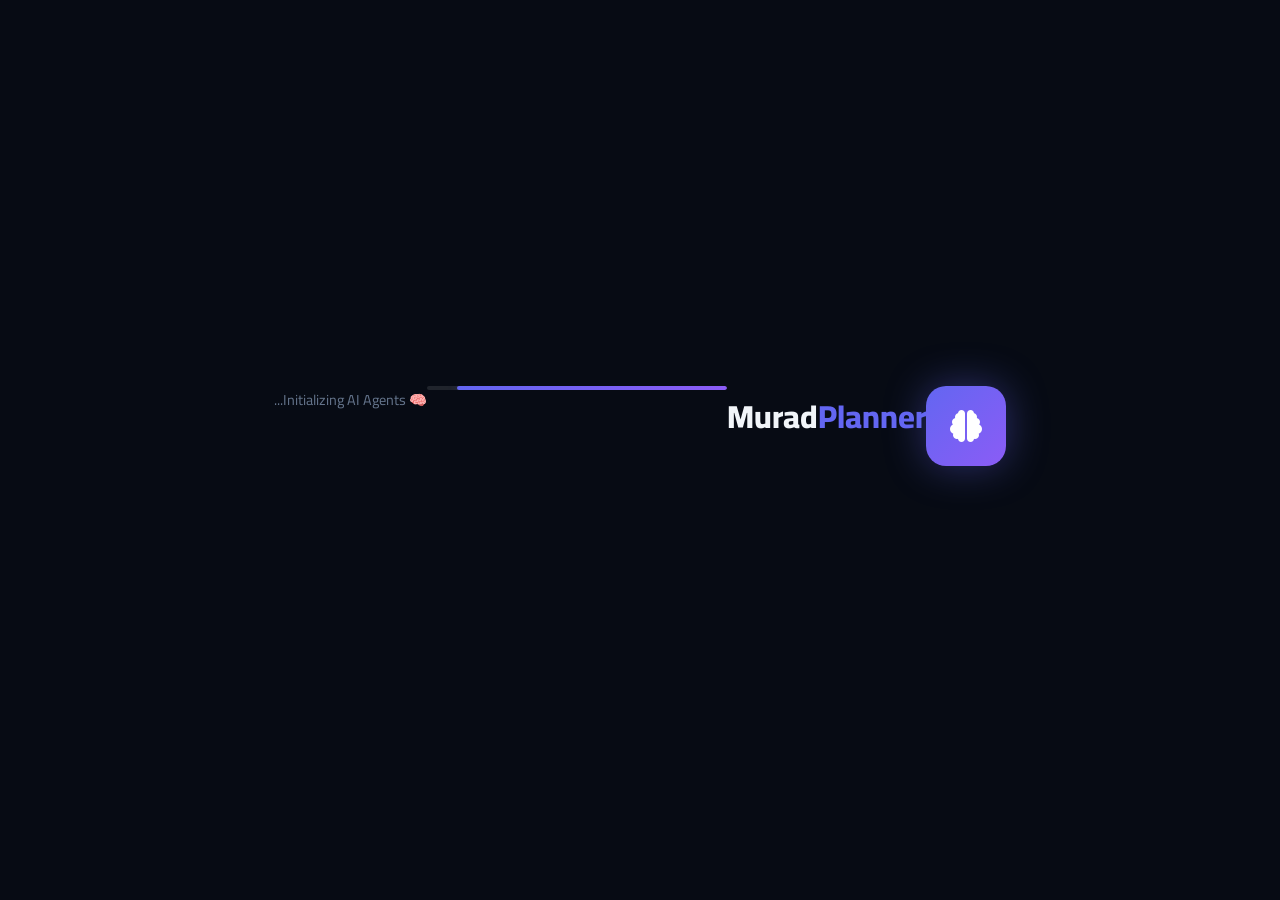
==== commit 6ecc635b: "feat(murad-planner): Complete UI overhaul, 8 UI bug fixes & dashboard black rectangle fix Sessions 1" ====
--- a/index.html
+++ b/index.html
@@ -3,16 +3,25 @@
 
 <head>
   <meta charset="UTF-8" />
-  <meta name="viewport" content="width=device-width, initial-scale=1.0" />
+  <meta name="viewport" content="width=device-width, initial-scale=1.0, viewport-fit=cover" />
   <title>Murad Learning Planner</title>
+  <link rel="icon" type="image/x-icon" href="/favicon.ico" />
   <link rel="preconnect" href="https://fonts.googleapis.com" />
   <link rel="preconnect" href="https://fonts.gstatic.com" crossorigin />
   <link
     href="https://fonts.googleapis.com/css2?family=Inter:wght@300;400;500;600;700;800;900&family=Cairo:wght@300;400;500;600;700;800;900&display=swap"
     rel="stylesheet" />
   <link rel="stylesheet" href="https://cdn.jsdelivr.net/npm/@fortawesome/fontawesome-free@6.4.0/css/all.min.css" />
+  <!-- Cross-Browser Compatibility — must load BEFORE all other CSS -->
+  <link rel="stylesheet" href="css/cross-browser.css" />
   <link rel="stylesheet" href="css/style.css" />
   <link rel="stylesheet" href="css/pdf-report.css" />
+  <link rel="stylesheet" href="css/ai-workspace.css" />
+  <link rel="stylesheet" href="css/floating-dock.css" />
+  <link rel="stylesheet" href="css/ai-enhancements.css" />
+  <link rel="stylesheet" href="css/stabilization.css" />
+  <!-- AI Agent v5 — modern chat UI -->
+  <link rel="stylesheet" href="css/ai-agent.css" />
 </head>
 
 <body>
@@ -31,58 +40,88 @@
   </div>
 
   <!-- Mobile Menu Button -->
-  <button class="mobile-menu-btn" id="mobileMenuBtn" onclick="toggleMobileSidebar()">
-    <i class="fas fa-bars"></i>
+  <button class="mobile-menu-btn" id="mobileMenuBtn" onclick="toggleMobileSidebar()"
+    aria-label="فتح القائمة" aria-expanded="false" aria-controls="sidebar">
+    <i class="fas fa-bars" aria-hidden="true"></i>
   </button>
-  <div class="sidebar-overlay" id="sidebarOverlay" onclick="toggleMobileSidebar()"></div>
+  <div class="sidebar-overlay" id="sidebarOverlay" onclick="toggleMobileSidebar()"
+    role="button" aria-label="إغلاق القائمة"></div>
 
   <!-- ===== SIDEBAR ===== -->
-  <aside class="sidebar" id="sidebar">
+  <aside class="sidebar" id="sidebar" role="navigation" aria-label="قائمة التنقل">
     <div class="sidebar-header">
       <div class="logo">
         <div class="logo-icon-sm"><i class="fas fa-brain"></i></div>
         <span class="logo-title">Murad<span>Planner</span></span>
       </div>
-      <button class="sidebar-toggle" id="sidebarToggle" onclick="toggleSidebar()">
-        <i class="fas fa-bars"></i>
-      </button>
-    </div>
-    <nav class="sidebar-nav">
+      <div class="sidebar-header-actions">
+        <button class="btn-icon guide-header-btn" id="guideBtn" onclick="toggleUserGuide()" title="User Guide" data-i18n-title="dock.userGuide" aria-label="دليل المستخدم">
+          <i class="fas fa-question-circle" aria-hidden="true"></i>
+        </button>
+        <button class="sidebar-toggle" id="sidebarToggle" onclick="toggleSidebar()" aria-label="طي القائمة">
+          <i class="fas fa-bars" aria-hidden="true"></i>
+        </button>
+      </div>
+    </div>
+    <nav class="sidebar-nav" aria-label="التنقل الرئيسي">
       <div class="nav-section">
         <span class="nav-label" data-i18n="nav.main">الرئيسية</span>
-        <a href="#" class="nav-item active" onclick="showPage('dashboard', this)">
+        <a href="#" class="nav-item active" onclick="showPage('dashboard', this)" aria-current="page" role="menuitem">
           <i class="fas fa-th-large"></i>
           <span data-i18n="nav.dashboard">Dashboard</span>
         </a>
-        <a href="#" class="nav-item" onclick="showPage('weekly', this)">
+        <a href="#" class="nav-item" onclick="showPage('weekly', this)" role="menuitem">
           <i class="fas fa-calendar-week"></i>
           <span data-i18n="nav.weekly">الجدول الأسبوعي</span>
         </a>
       </div>
       <div class="nav-section">
         <span class="nav-label" data-i18n="nav.patterns">الأنماط</span>
-        <a href="#" class="nav-item pattern-a" onclick="showDayPattern('A', this)">
+        <a href="#" class="nav-item pattern-a" onclick="showDayPattern('A', this)" role="menuitem">
           <i class="fas fa-star"></i>
           <span data-i18n="nav.patternA">Pattern A - تعلم جديد</span>
         </a>
-        <a href="#" class="nav-item pattern-b" onclick="showDayPattern('B', this)">
+        <a href="#" class="nav-item pattern-b" onclick="showDayPattern('B', this)" role="menuitem">
           <i class="fas fa-dumbbell"></i>
           <span data-i18n="nav.patternB">Pattern B - ترسيخ</span>
         </a>
-        <a href="#" class="nav-item pattern-c" onclick="showDayPattern('C', this)">
+        <a href="#" class="nav-item pattern-c" onclick="showDayPattern('C', this)" role="menuitem">
           <i class="fas fa-link"></i>
           <span data-i18n="nav.patternC">Pattern C - دمج</span>
         </a>
-        <a href="#" class="nav-item pattern-d" onclick="showDayPattern('D', this)">
+        <a href="#" class="nav-item pattern-d" onclick="showDayPattern('D', this)" role="menuitem">
           <i class="fas fa-flag-checkered"></i>
           <span data-i18n="nav.patternD">Pattern D - إغلاق</span>
         </a>
       </div>
       <div class="nav-section">
         <span class="nav-label" data-i18n="nav.tools">الأدوات</span>
-        <a href="#" class="nav-item" onclick="showPage('settings', this)">
+        <a href="#" class="nav-item" onclick="showPage('settings', this)" role="menuitem">
           <i class="fas fa-cog"></i>
           <span data-i18n="nav.settings">الإعدادات</span>
+        </a>
+      </div>
+      <div class="nav-section">
+        <span class="nav-label" data-i18n="nav.ai">🤖 AI System</span>
+        <a href="#" class="nav-item ai-nav" onclick="showAIPage('ai-workspace', this)" role="menuitem">
+          <i class="fas fa-comments"></i>
+          <span data-i18n="nav.ai.workspace">AI Workspace</span>
+        </a>
+        <a href="#" class="nav-item ai-nav" onclick="showAIPage('ai-analytics', this)" role="menuitem">
+          <i class="fas fa-chart-line"></i>
+          <span data-i18n="nav.ai.analytics">AI Analytics</span>
+        </a>
+        <a href="#" class="nav-item ai-nav" onclick="showAIPage('ai-automation', this)" role="menuitem">
+          <i class="fas fa-robot"></i>
+          <span data-i18n="nav.ai.automations">AI Automations</span>
+        </a>
+        <a href="#" class="nav-item ai-nav" onclick="showAIPage('ai-personality', this)" role="menuitem">
+          <i class="fas fa-user-circle"></i>
+          <span data-i18n="nav.ai.personality">AI Personality</span>
+        </a>
+        <a href="#" class="nav-item ai-nav" onclick="showAIPage('ai-settings', this)" role="menuitem">
+          <i class="fas fa-sliders-h"></i>
+          <span data-i18n="nav.ai.settings">AI Settings</span>
         </a>
       </div>
     </nav>
@@ -95,18 +134,18 @@
         </div>
       </div>
       <div class="sidebar-actions">
-        <button class="btn-icon" onclick="toggleLanguage()" title="تغيير اللغة">
-          <i class="fas fa-language"></i>
+        <button class="btn-icon" onclick="toggleLanguage()" title="تغيير اللغة" aria-label="تغيير اللغة">
+          <i class="fas fa-language" aria-hidden="true"></i>
         </button>
-        <button class="btn-icon" onclick="toggleTheme()" title="الوضع الليلي">
-          <i class="fas fa-moon" id="theme-icon"></i>
+        <button class="btn-icon" onclick="toggleTheme()" title="الوضع الليلي" aria-label="تغيير الوضع">
+          <i class="fas fa-moon" id="theme-icon" aria-hidden="true"></i>
         </button>
       </div>
     </div>
   </aside>
 
   <!-- ===== MAIN CONTENT ===== -->
-  <main class="main-content" id="mainContent">
+  <main class="main-content" id="mainContent" role="main" aria-label="محتوى التطبيق">
     <!-- ===== DASHBOARD PAGE ===== -->
     <section class="page active" id="page-dashboard">
       <div class="page-header">
@@ -219,6 +258,16 @@
             </h3>
           </div>
           <div id="weekStatsChart"></div>
+        </div>
+      </div>
+
+      <!-- AI Daily Intelligence Report Widget -->
+      <div class="dashboard-widget-section" style="margin-top: 1.5rem;">
+        <div id="aiDashboardWidget">
+          <div class="ai-widget-generating" style="display:flex;align-items:center;gap:0.75rem;padding:1.5rem;background:var(--glass-bg);border:1px solid var(--glass-border);border-radius:var(--radius-lg);color:var(--text-secondary);">
+            <i class="fas fa-spinner fa-spin"></i>
+            <p data-i18n="widget.loading" style="margin:0;">جارٍ تحميل تقرير الذكاء الاصطناعي...</p>
+          </div>
         </div>
       </div>
     </section>
@@ -476,6 +525,9 @@
               <button class="lang-btn" id="langEn" onclick="setLanguage('en')">
                 English 🇺🇸
               </button>
+              <button class="lang-btn" id="langId" onclick="setLanguage('id')" data-lang-btn="id">
+                Indonesia 🇮🇩
+              </button>
             </div>
           </div>
           <div class="setting-item">
@@ -520,6 +572,30 @@
           <div id="perBlockSoundSettings"></div>
         </div>
       </div>
+    </section>
+    <!-- ===== AI WORKSPACE PAGE ===== -->
+    <section class="page" id="page-ai-workspace">
+      <!-- Rendered by renderAIWorkspacePage() -->
+    </section>
+
+    <!-- ===== AI SETTINGS PAGE ===== -->
+    <section class="page" id="page-ai-settings">
+      <!-- Rendered by renderAISettingsPage() -->
+    </section>
+
+    <!-- ===== AI PERSONALITY PAGE ===== -->
+    <section class="page" id="page-ai-personality">
+      <!-- Rendered by renderAIPersonalityPage() -->
+    </section>
+
+    <!-- ===== AI AUTOMATION PAGE ===== -->
+    <section class="page" id="page-ai-automation">
+      <!-- Rendered by renderAIAutomationPage() -->
+    </section>
+
+    <!-- ===== AI ANALYTICS PAGE ===== -->
+    <section class="page" id="page-ai-analytics">
+      <!-- Rendered by renderAIAnalyticsPage() -->
     </section>
   </main>
 
@@ -626,10 +702,7 @@
   <!-- ===== TOAST NOTIFICATIONS ===== -->
   <div class="toast-container" id="toastContainer"></div>
 
-  <!-- ===== USER GUIDE BUTTON ===== -->
-  <button class="guide-btn" id="guideBtn" onclick="toggleUserGuide()" title="دليل الاستخدام">
-    <i class="fas fa-question-circle"></i>
-  </button>
+  <!-- ===== USER GUIDE BUTTON (moved to sidebar header — BUG #5) ===== -->
 
   <!-- ===== USER GUIDE MODAL ===== -->
   <div class="guide-overlay" id="guideOverlay" onclick="closeUserGuide()"></div>
@@ -678,7 +751,14 @@
   <!-- Hidden Container for PDF Rendering -->
   <div id="pdf-container" style="display: none; position: absolute; top: -9999px; left: -9999px; width: 210mm;"></div>
 
-  <script src="js/i18n.js"></script>
+  <!-- Cross-Browser Guard — must load FIRST, before any other script -->
+  <script src="js/cross-browser-guard.js"></script>
+  <!-- i18n System (load first) -->
+  <script src="js/i18n/ar.js"></script>
+  <script src="js/i18n/en.js"></script>
+  <script src="js/i18n/id.js"></script>
+  <script src="js/i18n/translator.js"></script>
+  <!-- Core App -->
   <script src="js/data.js"></script>
   <script src="js/store.js"></script>
   <script src="js/timer.js"></script>
@@ -686,6 +766,24 @@
   <script src="js/bidi.js"></script>
   <script src="js/export-pdf.js"></script>
   <script src="js/app.js"></script>
+  <!-- AI System -->
+  <script src="js/ai-providers.js"></script>
+  <script src="js/ai-agent.js"></script>
+  <!-- AI Agent Core — full tool executor -->
+  <script src="js/ai-agent-core.js"></script>
+  <script src="js/ai-engine.js"></script>
+  <script src="js/ai-provider-validator.js"></script>
+  <!-- AI Memory Engine: 3-Layer Memory (must load BEFORE context engine) -->
+  <script src="js/ai-memory-engine.js"></script>
+  <script src="js/ai-context-engine.js"></script>
+  <script src="js/ai-workspace.js"></script>
+  <!-- AI Workspace Integration: AIDocuments, VoiceRecorder, Composer, Vision -->
+  <script src="js/ai-workspace-integration.js"></script>
+  <!-- AI Enhancements (phases 2,6,7,8,9) -->
+  <script src="js/ai-enhancements.js"></script>
+  <!-- Floating Dock (must be last) -->
+  <script src="js/floating-dock.js"></script>
+  <script src="js/stabilization.js"></script>
 </body>
 
 </html>
--- a/css/cross-browser.css
+++ b/css/cross-browser.css
@@ -0,0 +1,821 @@
+/* ============================================================
+   MURAD LEARNING PLANNER — Cross-Browser Compatibility Layer
+   Fixes: vh/dvh, safe-areas, flex, grid, scrollbar, prefixes
+   Targets: Chrome, Edge, Firefox, Safari, iOS, Android
+   ============================================================ */
+
+/* ── 1. CSS Custom Property Polyfill Fallbacks ────────────── */
+/* All --var() usage already has fallbacks in style.css via :root.
+   This block ensures older Safari/Firefox get sensible values. */
+
+:root {
+  /* Safe area insets for iOS notch/home-bar */
+  --safe-top:    env(safe-area-inset-top,    0px);
+  --safe-right:  env(safe-area-inset-right,  0px);
+  --safe-bottom: env(safe-area-inset-bottom, 0px);
+  --safe-left:   env(safe-area-inset-left,   0px);
+
+  /* Dynamic viewport height — fixes iOS Safari bottom-bar issue */
+  /* Falls back to 100vh on browsers without dvh support */
+  --vh-full: 100dvh;
+}
+
+/* Browsers that don't support dvh at all */
+@supports not (height: 100dvh) {
+  :root { --vh-full: 100vh; }
+}
+
+/* ── 2. HTML / Body — Universal Shell ───────────────────────
+   The shell must NEVER scroll. Each inner page scrolls independently.
+   Use dvh for iOS Safari so the shell doesn't include the browser bar.
+   ─────────────────────────────────────────────────────────── */
+html {
+  height: 100%;
+  height: var(--vh-full);
+  /* Prevent horizontal scroll on all browsers */
+  overflow-x: hidden;
+  /* Smooth scroll — but only where supported */
+  scroll-behavior: smooth;
+  /* Force correct box model everywhere */
+  box-sizing: border-box;
+}
+
+body {
+  height: 100%;
+  height: var(--vh-full);
+  overflow: hidden;
+  overflow-x: hidden;
+  /* Prevent pull-to-refresh on mobile Chrome */
+  overscroll-behavior: none;
+  /* Text size adjustment — prevents iOS from bumping font size */
+  -webkit-text-size-adjust: 100%;
+  -moz-text-size-adjust: 100%;
+  text-size-adjust: 100%;
+  /* Tap highlight removal on iOS/Android */
+  -webkit-tap-highlight-color: transparent;
+  /* Font smoothing */
+  -webkit-font-smoothing: antialiased;
+  -moz-osx-font-smoothing: grayscale;
+}
+
+/* ── 3. Main Content — Full Height Shell ────────────────────
+   Overrides style.css to use dvh instead of 100vh.
+   ─────────────────────────────────────────────────────────── */
+.main-content {
+  height: 100vh;
+  height: var(--vh-full);
+  /* Ensure flex column works in all browsers */
+  display: -webkit-box;
+  display: -webkit-flex;
+  display: -ms-flexbox;
+  display: flex;
+  -webkit-flex-direction: column;
+  -ms-flex-direction: column;
+  flex-direction: column;
+  min-height: 0; /* Firefox flex fix */
+}
+
+/* ── 4. Page Containers — Independent Scroll ────────────────
+   Each .page.active fills the parent and scrolls independently.
+   ─────────────────────────────────────────────────────────── */
+.page.active {
+  /* Fill remaining flex space */
+  -webkit-flex: 1;
+  -ms-flex: 1;
+  flex: 1;
+  min-height: 0; /* Critical for Firefox — flex children collapse without this */
+  /* Scroll */
+  overflow-y: auto;
+  overflow-x: hidden;
+  /* iOS momentum scroll */
+  -webkit-overflow-scrolling: touch;
+  /* Prevent content from going under iOS home bar */
+  padding-bottom: calc(2rem + var(--safe-bottom));
+}
+
+/* AI workspace page has no padding (manages its own layout) */
+.page#page-ai-workspace.active {
+  padding: 0;
+  overflow: hidden; /* AI workspace manages its own inner scroll */
+}
+
+/* ── 5. Sidebar — Cross-Browser Fixed Positioning ───────────
+   backdrop-filter is not supported in Firefox < 103.
+   We add a solid fallback background.
+   ─────────────────────────────────────────────────────────── */
+.sidebar {
+  /* backdrop-filter fallback for Firefox < 103 and old browsers */
+  background: var(--bg-secondary);
+}
+
+/* Safe-area padding for sidebar on iPhone X+ */
+.sidebar {
+  padding-top: var(--safe-top);
+}
+
+/* iOS: sidebar must account for safe area on the side with notch */
+@supports (padding: max(0px)) {
+  [data-lang="ar"] .sidebar {
+    padding-right: max(0px, var(--safe-right));
+  }
+  [data-lang="en"] .sidebar {
+    padding-left: max(0px, var(--safe-left));
+  }
+}
+
+/* ── 6. Mobile Menu Button — Safe Area ──────────────────────*/
+.mobile-menu-btn {
+  /* Account for iOS safe area on top */
+  top: calc(1rem + var(--safe-top));
+}
+
+@supports (padding: max(0px)) {
+  [data-lang="ar"] .mobile-menu-btn {
+    right: max(1rem, calc(1rem + var(--safe-right)));
+  }
+  [data-lang="en"] .mobile-menu-btn {
+    left: max(1rem, calc(1rem + var(--safe-left)));
+  }
+}
+
+/* ── 7. Floating AI Dock — Safe Area Bottom ─────────────────
+   The floating dock sits at the bottom — must clear iOS home bar.
+   ─────────────────────────────────────────────────────────── */
+.floating-ai-dock,
+#floatingDock,
+.ai-fab,
+.ai-float-btn {
+  bottom: calc(1.5rem + var(--safe-bottom));
+}
+
+@supports (padding: max(0px)) {
+  .floating-ai-dock,
+  #floatingDock,
+  .ai-fab,
+  .ai-float-btn {
+    bottom: max(1.5rem, calc(1.5rem + var(--safe-bottom)));
+  }
+}
+
+/* ── 8. Scrollbar Cross-Browser ─────────────────────────────
+   WebKit: Chrome, Edge, Safari. Firefox: scrollbar-width.
+   ─────────────────────────────────────────────────────────── */
+* {
+  /* Firefox */
+  scrollbar-width: thin;
+  scrollbar-color: var(--accent-primary) transparent;
+}
+
+::-webkit-scrollbar {
+  width: 5px;
+  height: 5px;
+}
+::-webkit-scrollbar-track {
+  background: transparent;
+}
+::-webkit-scrollbar-thumb {
+  background: var(--accent-primary);
+  border-radius: 99px;
+}
+::-webkit-scrollbar-thumb:hover {
+  background: #818cf8;
+}
+::-webkit-scrollbar-corner {
+  background: transparent;
+}
+
+/* ── 9. Flex Compatibility ───────────────────────────────────
+   Vendor prefixes for older Safari/Android WebView.
+   ─────────────────────────────────────────────────────────── */
+.glass-card,
+.status-card,
+.page-header,
+.page-actions,
+.nav-item,
+.sidebar-header,
+.sidebar-footer,
+.user-info,
+.sidebar-actions,
+.section-header,
+.card-header-inner,
+.btn-primary,
+.btn-secondary,
+.btn-icon,
+.loading-content,
+.loading-logo,
+.logo,
+.week-day-header,
+.block-row,
+.two-col {
+  display: -webkit-box;
+  display: -webkit-flex;
+  display: -ms-flexbox;
+  display: flex;
+}
+
+/* ── 10. Grid Compatibility ──────────────────────────────────
+   Grid is fully supported in all target browsers.
+   Ensure -ms- prefix for legacy Edge (EdgeHTML < 16).
+   ─────────────────────────────────────────────────────────── */
+.status-grid,
+.week-overview,
+.settings-grid,
+.pec-grid {
+  display: -ms-grid;
+  display: grid;
+}
+
+/* ── 11. Input / Textarea Cross-Browser ─────────────────────*/
+input,
+textarea,
+select {
+  /* Prevent iOS from zooming on focus (min 16px) */
+  font-size: max(16px, 1rem);
+  /* Remove iOS inner shadow */
+  -webkit-appearance: none;
+  -moz-appearance: none;
+  appearance: none;
+  /* Remove iOS rounded corners on inputs */
+  border-radius: var(--radius-sm);
+}
+
+/* AI textarea specific — allow smaller font after preventing zoom */
+.ai-composer-textarea,
+.ai-textarea,
+#aiInput {
+  font-size: 16px; /* iOS zoom threshold */
+}
+
+/* ── 12. Button Cross-Browser ────────────────────────────────*/
+button {
+  /* Remove iOS default button styling */
+  -webkit-appearance: none;
+  appearance: none;
+  cursor: pointer;
+  border: none;
+  background: none;
+  font-family: inherit;
+  /* Prevent double-tap zoom on mobile */
+  touch-action: manipulation;
+}
+
+/* ── 13. Image / Media Cross-Browser ─────────────────────────*/
+img,
+video,
+canvas,
+svg {
+  max-width: 100%;
+  height: auto;
+  display: block;
+}
+
+/* ── 14. Selection Colors ───────────────────────────────────*/
+::selection {
+  background: var(--accent-primary);
+  color: white;
+}
+::-moz-selection {
+  background: var(--accent-primary);
+  color: white;
+}
+
+/* ── 15. Placeholder Cross-Browser ──────────────────────────*/
+::-webkit-input-placeholder { color: var(--text-muted); opacity: 1; }
+::-moz-placeholder           { color: var(--text-muted); opacity: 1; }
+:-ms-input-placeholder       { color: var(--text-muted); }
+::placeholder                { color: var(--text-muted); opacity: 1; }
+
+/* ── 16. Focus Outline — Accessibility ──────────────────────
+   Visible focus ring for keyboard users on all browsers.
+   ─────────────────────────────────────────────────────────── */
+:focus-visible {
+  outline: 2px solid var(--accent-primary);
+  outline-offset: 2px;
+}
+:focus:not(:focus-visible) {
+  outline: none;
+}
+
+/* ── 17. Transition Compatibility ───────────────────────────*/
+.sidebar,
+.mobile-menu-btn,
+.floating-ai-dock,
+.page,
+.glass-card,
+.nav-item,
+.btn-primary,
+.btn-secondary {
+  -webkit-transition: all 0.3s cubic-bezier(0.4, 0, 0.2, 1);
+  -o-transition: all 0.3s cubic-bezier(0.4, 0, 0.2, 1);
+  transition: all 0.3s cubic-bezier(0.4, 0, 0.2, 1);
+}
+
+/* ── 18. Transform Compatibility ────────────────────────────*/
+.sidebar {
+  -webkit-transform: translateX(0);
+  -ms-transform: translateX(0);
+  transform: translateX(0);
+}
+
+@media (max-width: 768px) {
+  /* RTL: sidebar slides right to hide */
+  .sidebar {
+    -webkit-transform: translateX(100%);
+    -ms-transform: translateX(100%);
+    transform: translateX(100%);
+  }
+
+  [data-lang="en"] .sidebar {
+    -webkit-transform: translateX(-100%);
+    -ms-transform: translateX(-100%);
+    transform: translateX(-100%);
+  }
+
+  .sidebar.open {
+    -webkit-transform: translateX(0);
+    -ms-transform: translateX(0);
+    transform: translateX(0);
+  }
+}
+
+/* ── 19. Backdrop-Filter Fallback ───────────────────────────
+   Firefox did not support backdrop-filter until 103.
+   We keep the blur where supported and use solid bg as fallback.
+   ─────────────────────────────────────────────────────────── */
+@supports not (backdrop-filter: blur(1px)) {
+  .sidebar {
+    background: var(--bg-secondary) !important;
+    opacity: 0.98;
+  }
+  .glass-card {
+    background: var(--bg-tertiary) !important;
+  }
+  .sidebar-overlay {
+    background: rgba(0, 0, 0, 0.75) !important;
+  }
+  .loading-screen {
+    background: var(--bg-primary) !important;
+  }
+}
+
+/* ── 20. Pointer Events & Touch ─────────────────────────────*/
+.nav-item,
+.btn-primary,
+.btn-secondary,
+.btn-icon,
+button,
+[role="button"],
+a {
+  touch-action: manipulation; /* Prevents 300ms delay on mobile */
+  -webkit-user-select: none;
+  -moz-user-select: none;
+  -ms-user-select: none;
+  user-select: none;
+}
+
+/* Allow text selection in content areas */
+.page-content,
+.glass-card p,
+.glass-card span,
+.glass-card li,
+.ai-message-content,
+.block-notes,
+.block-detail-content {
+  -webkit-user-select: text;
+  -moz-user-select: text;
+  -ms-user-select: text;
+  user-select: text;
+}
+
+/* ── 21. Position Sticky Compatibility ──────────────────────*/
+.page-header,
+.week-table thead,
+.sticky-header {
+  position: -webkit-sticky;
+  position: sticky;
+  top: 0;
+  z-index: 10;
+}
+
+/* ── 22. Print Styles ───────────────────────────────────────*/
+@media print {
+  .sidebar,
+  .mobile-menu-btn,
+  .floating-ai-dock,
+  #floatingDock,
+  .sidebar-overlay {
+    display: none !important;
+  }
+  .main-content {
+    margin: 0 !important;
+    height: auto !important;
+    overflow: visible !important;
+  }
+  .page.active {
+    overflow: visible !important;
+    height: auto !important;
+  }
+}
+
+/* ── 23. Responsive: 13 breakpoints (320px → 1920px) ────────
+   Every width that can be a real device.
+   ─────────────────────────────────────────────────────────── */
+
+/* ── 320px: iPhone SE 1st gen, old Android ─────────────────*/
+@media (max-width: 320px) {
+  :root { --sidebar-w: 240px; }
+  .page.active { padding: 0.75rem; padding-bottom: calc(0.75rem + var(--safe-bottom)); }
+  .page-header { flex-direction: column; gap: 0.75rem; }
+  .page-title h1 { font-size: 1.2rem; }
+  .status-grid { grid-template-columns: 1fr 1fr; gap: 0.5rem; }
+  .week-overview { grid-template-columns: 1fr 1fr; gap: 0.5rem; }
+  .two-col { grid-template-columns: 1fr; gap: 0.75rem; }
+  .btn-primary, .btn-secondary { padding: 0.5rem 0.75rem; font-size: 0.8rem; }
+  .glass-card { padding: 0.75rem; }
+  .section-header h2 { font-size: 1rem; }
+  .mobile-menu-btn { width: 38px; height: 38px; font-size: 0.85rem; }
+}
+
+/* ── 360px: Galaxy S, Pixel standard ──────────────────────*/
+@media (min-width: 321px) and (max-width: 360px) {
+  .page.active { padding: 0.875rem; padding-bottom: calc(0.875rem + var(--safe-bottom)); }
+  .status-grid { grid-template-columns: 1fr 1fr; gap: 0.5rem; }
+  .week-overview { grid-template-columns: repeat(2, 1fr); }
+  .two-col { grid-template-columns: 1fr; }
+  .page-title h1 { font-size: 1.3rem; }
+  .glass-card { padding: 0.875rem; }
+}
+
+/* ── 375px: iPhone 6/7/8/X/SE2 ──────────────────────────*/
+@media (min-width: 361px) and (max-width: 375px) {
+  .page.active { padding: 1rem; padding-bottom: calc(1rem + var(--safe-bottom)); }
+  .status-grid { grid-template-columns: repeat(2, 1fr); }
+  .week-overview { grid-template-columns: repeat(2, 1fr); }
+  .two-col { grid-template-columns: 1fr; }
+}
+
+/* ── 390px: iPhone 14/15 ─────────────────────────────────*/
+@media (min-width: 376px) and (max-width: 390px) {
+  .page.active { padding: 1rem; padding-bottom: calc(1rem + var(--safe-bottom)); }
+  .status-grid { grid-template-columns: repeat(2, 1fr); }
+  .week-overview { grid-template-columns: repeat(2, 1fr); }
+  .two-col { grid-template-columns: 1fr; }
+}
+
+/* ── 414px: iPhone Plus, Pixel XL ───────────────────────*/
+@media (min-width: 391px) and (max-width: 414px) {
+  .page.active { padding: 1rem; padding-bottom: calc(1rem + var(--safe-bottom)); }
+  .status-grid { grid-template-columns: repeat(2, 1fr); }
+  .week-overview { grid-template-columns: repeat(3, 1fr); }
+  .two-col { grid-template-columns: 1fr; }
+}
+
+/* ── 480px: Small tablets, large phones landscape ────────*/
+@media (min-width: 415px) and (max-width: 480px) {
+  .page.active { padding: 1.25rem; padding-bottom: calc(1.25rem + var(--safe-bottom)); }
+  .status-grid { grid-template-columns: repeat(2, 1fr); }
+  .week-overview { grid-template-columns: repeat(3, 1fr); }
+  .two-col { grid-template-columns: 1fr; }
+}
+
+/* ── 768px: iPad portrait, small tablets ─────────────────*/
+@media (min-width: 481px) and (max-width: 768px) {
+  .page.active { padding: 1.25rem; padding-bottom: calc(1.25rem + var(--safe-bottom)); }
+  .status-grid { grid-template-columns: repeat(4, 1fr); }
+  .week-overview { grid-template-columns: repeat(4, 1fr); }
+  .two-col { grid-template-columns: 1fr; }
+  .settings-grid { grid-template-columns: 1fr; }
+}
+
+/* ── 820px: iPad Air portrait ────────────────────────────*/
+@media (min-width: 769px) and (max-width: 820px) {
+  .main-content { margin-right: 0 !important; margin-left: 0 !important; }
+  [data-lang="en"] .main-content { margin-left: 0 !important; }
+  .page.active { padding: 1.5rem; }
+  .status-grid { grid-template-columns: repeat(4, 1fr); }
+  .two-col { grid-template-columns: 1fr; }
+  /* Sidebar stays off-canvas on 820 — it's still too narrow */
+  .sidebar { width: 280px; }
+}
+
+/* ── 1024px: iPad landscape, small laptops ───────────────*/
+@media (min-width: 821px) and (max-width: 1024px) {
+  :root { --sidebar-w: 220px; }
+  .page.active { padding: 1.5rem; }
+  .status-grid { grid-template-columns: repeat(4, 1fr); }
+  .two-col { grid-template-columns: 1fr 1fr; }
+  .settings-grid { grid-template-columns: 1fr 1fr; }
+  .week-overview { grid-template-columns: repeat(5, 1fr); }
+}
+
+/* ── 1280px: Standard laptop ─────────────────────────────*/
+@media (min-width: 1025px) and (max-width: 1280px) {
+  .status-grid { grid-template-columns: repeat(4, 1fr); }
+  .two-col { grid-template-columns: 1fr 1fr; }
+}
+
+/* ── 1440px: Full HD laptop ──────────────────────────────*/
+@media (min-width: 1281px) and (max-width: 1440px) {
+  .status-grid { grid-template-columns: repeat(4, 1fr); }
+}
+
+/* ── 1600px: Large monitors ──────────────────────────────*/
+@media (min-width: 1441px) and (max-width: 1600px) {
+  .status-grid { grid-template-columns: repeat(4, 1fr); }
+  .page.active { padding: 2.5rem; }
+}
+
+/* ── 1920px: Full HD desktop ─────────────────────────────*/
+@media (min-width: 1601px) {
+  :root { --sidebar-w: 280px; }
+  .page.active { padding: 3rem; }
+  .status-grid { grid-template-columns: repeat(4, 1fr); }
+  .glass-card { padding: 2rem; }
+}
+
+/* ── 24. Mobile Landscape ───────────────────────────────────
+   Handle phones in landscape mode (short viewport, wide width).
+   ─────────────────────────────────────────────────────────── */
+@media (max-width: 900px) and (orientation: landscape) {
+  .page.active {
+    padding: 0.75rem;
+    padding-bottom: calc(0.75rem + var(--safe-bottom));
+  }
+  .page-header {
+    padding-top: 0.5rem;
+    padding-bottom: 0.5rem;
+  }
+  .status-grid {
+    grid-template-columns: repeat(4, 1fr);
+    gap: 0.5rem;
+  }
+  .glass-card {
+    padding: 0.75rem 1rem;
+  }
+  /* Mobile menu button in landscape */
+  .mobile-menu-btn {
+    top: calc(0.5rem + var(--safe-top));
+  }
+}
+
+/* ── 25. Universal Mobile (≤ 768px) — Critical Fixes ────────*/
+@media (max-width: 768px) {
+  /* Prevent text overflow everywhere */
+  * {
+    -webkit-hyphens: auto;
+    -ms-hyphens: auto;
+    hyphens: auto;
+  }
+
+  /* Prevent horizontal overflow on all pages */
+  .page.active {
+    max-width: 100vw;
+    overflow-x: hidden;
+  }
+
+  /* Ensure buttons don't overflow */
+  .btn-primary,
+  .btn-secondary {
+    white-space: nowrap;
+    overflow: hidden;
+    text-overflow: ellipsis;
+    max-width: 100%;
+  }
+
+  /* Page actions: wrap when they overflow */
+  .page-actions {
+    -webkit-flex-wrap: wrap;
+    -ms-flex-wrap: wrap;
+    flex-wrap: wrap;
+    gap: 0.5rem;
+  }
+
+  /* Cards: ensure they don't overflow */
+  .glass-card {
+    width: 100%;
+    box-sizing: border-box;
+    overflow: hidden;
+  }
+
+  /* Status cards: minimum tap target 44px */
+  .status-card {
+    min-height: 70px;
+  }
+
+  /* Nav items: proper tap targets */
+  .nav-item {
+    min-height: 44px;
+    padding: 0.6rem 0.75rem;
+  }
+
+  /* Page header margin for hamburger menu */
+  .page-header {
+    margin-top: 3.5rem;
+  }
+
+  /* AI workspace page: no top margin (full-screen) */
+  .page#page-ai-workspace.active .page-header {
+    margin-top: 0;
+  }
+
+  /* Prevent tables from overflowing */
+  table {
+    display: block;
+    overflow-x: auto;
+    -webkit-overflow-scrolling: touch;
+    max-width: 100%;
+  }
+
+  /* Week overview grid on mobile */
+  .week-overview {
+    grid-template-columns: repeat(2, 1fr);
+  }
+}
+
+/* ── 26. Very Small Screens — Extra Compact ─────────────────*/
+@media (max-width: 480px) {
+  /* Heading sizes scale down */
+  .page-title h1 { font-size: 1.25rem; }
+  .page-title p { font-size: 0.8rem; }
+  .section-header h2 { font-size: 1rem; }
+
+  /* Glass cards compact */
+  .glass-card { padding: 0.875rem; border-radius: 10px; }
+  .status-card { padding: 0.75rem; }
+
+  /* Two-column → single */
+  .two-col { grid-template-columns: 1fr !important; }
+  .settings-grid { grid-template-columns: 1fr !important; }
+
+  /* Status grid */
+  .status-grid { grid-template-columns: 1fr 1fr !important; gap: 0.5rem; }
+}
+
+/* ── 27. High DPI / Retina Displays ─────────────────────────*/
+@media (-webkit-min-device-pixel-ratio: 2), (min-resolution: 192dpi) {
+  /* Ensure borders are crisp on retina */
+  .glass-card,
+  .sidebar,
+  .nav-item,
+  .status-card {
+    border-width: 0.5px;
+  }
+}
+
+/* ── 28. Reduced Motion ──────────────────────────────────────
+   Respect user's motion preference (accessibility).
+   ─────────────────────────────────────────────────────────── */
+@media (prefers-reduced-motion: reduce) {
+  *,
+  *::before,
+  *::after {
+    -webkit-animation-duration: 0.01ms !important;
+    animation-duration: 0.01ms !important;
+    -webkit-animation-iteration-count: 1 !important;
+    animation-iteration-count: 1 !important;
+    -webkit-transition-duration: 0.01ms !important;
+    transition-duration: 0.01ms !important;
+    scroll-behavior: auto !important;
+  }
+}
+
+/* ── 29. Dark Mode System Preference ────────────────────────
+   If user's OS is in dark mode but app doesn't detect it yet,
+   use dark colors as default safe fallback.
+   ─────────────────────────────────────────────────────────── */
+@media (prefers-color-scheme: dark) {
+  html:not([data-theme="light"]) {
+    background: #070b14;
+    color: #f1f5f9;
+  }
+}
+
+/* ── 30. Firefox-Specific Fixes ─────────────────────────────*/
+@-moz-document url-prefix() {
+  /* Firefox: min-height fix for flex children */
+  .page.active {
+    min-height: 0;
+  }
+  .main-content {
+    min-height: 0;
+  }
+  /* Firefox: scrollbar styling (uses scrollbar-width, not ::-webkit-) */
+  /* Already handled via * { scrollbar-width: thin; } above */
+}
+
+/* ── 31. iOS Safari Specific ────────────────────────────────*/
+/* iOS viewport height bug: 100vh includes the browser bar.
+   The dvh fix in :root handles this. Below are extra iOS fixes. */
+
+/* iOS ONLY: position:fixed on body prevents elastic overscroll.
+   We scope this to iOS via the class added by cross-browser-guard.js */
+.browser-ios body {
+  position: fixed;
+  width: 100%;
+  left: 0;
+  top: 0;
+}
+
+/* Ensure main-content remains scrollable on iOS */
+.browser-ios .main-content {
+  position: relative;
+  overflow: hidden;
+  /* On iOS, height must be explicit */
+  height: var(--app-height, 100vh);
+}
+
+/* iOS: page scrolls via webkit overflow scrolling */
+.browser-ios .page.active {
+  -webkit-overflow-scrolling: touch;
+  overflow-y: auto;
+}
+
+/* iOS: ensure inputs stay usable */
+input[type="text"],
+input[type="search"],
+input[type="email"],
+input[type="password"],
+textarea {
+  /* Prevent iOS from zooming into inputs */
+  font-size: 16px;
+}
+
+/* ── 32. Edge / IE Compatibility ────────────────────────────
+   EdgeHTML (pre-Chromium Edge) had grid bugs.
+   Modern Edge (Chromium) doesn't need these — they're safe to include.
+   ─────────────────────────────────────────────────────────── */
+.status-grid {
+  /* Fallback for very old browsers that don't support grid */
+  display: -webkit-box;
+  display: -webkit-flex;
+  display: -ms-flexbox;
+  display: flex;
+  -webkit-flex-wrap: wrap;
+  -ms-flex-wrap: wrap;
+  flex-wrap: wrap;
+  /* Grid override for modern browsers */
+  display: grid;
+}
+
+.status-grid > * {
+  /* Flex fallback: each card takes ~50% width */
+  -webkit-flex: 0 0 calc(50% - 0.5rem);
+  -ms-flex: 0 0 calc(50% - 0.5rem);
+  flex: 0 0 calc(50% - 0.5rem);
+  /* Grid override makes flex properties irrelevant */
+}
+
+/* ── 33. Overflow Safety Net ─────────────────────────────────
+   Prevent ANY element from creating unwanted horizontal scroll.
+   ─────────────────────────────────────────────────────────── */
+.page,
+.glass-card,
+.status-card,
+.nav-section,
+.sidebar-nav,
+.week-overview,
+.two-col,
+.settings-grid,
+.pec-grid {
+  max-width: 100%;
+  box-sizing: border-box;
+}
+
+/* ── 34. Z-Index Stack (explicit, no conflicts) ──────────────
+   IMPORTANT: #floatingDock z-index is managed by floating-dock.css (9000+).
+   Do NOT override it here — this caused the dock panel to be hidden.
+   ─────────────────────────────────────────────────────────── */
+.loading-screen   { z-index: 9999; }
+.sidebar-overlay  { z-index: 98;   }
+.sidebar          { z-index: 100;  }
+.mobile-menu-btn  { z-index: 150;  }
+/* NOTE: #floatingDock z-index intentionally NOT set here — see floating-dock.css */
+.ai-modal         { z-index: 10000; }
+.modal-overlay    { z-index: 500;  }
+.toast-container,
+.notification-container { z-index: 1000; }
+
+/* ── 35. Minimum Tap Target Sizes (WCAG 2.5.5) ───────────────*/
+button,
+.btn-primary,
+.btn-secondary,
+.btn-icon,
+.nav-item,
+[role="button"],
+a.nav-item {
+  min-height: 44px;
+  min-width: 44px;
+}
+
+/* Icons-only buttons can be smaller visually but keep touch area */
+.btn-icon {
+  min-height: 38px;
+  min-width: 38px;
+}
+
+/* ── 36. CSS Grid Subgrid Fallback ───────────────────────────
+   Only Firefox 71+ supports subgrid. Safe fallback:
+   ─────────────────────────────────────────────────────────── */
+@supports (grid-template-rows: subgrid) {
+  /* Safe to use subgrid here if needed in future */
+}
--- a/css/style.css
+++ b/css/style.css
@@ -63,14 +63,18 @@
 html {
   scroll-behavior: smooth;
   font-size: 16px;
+  /* ✅ SCROLL FIX: html/body never scroll — only inner containers scroll */
+  height: 100%;
+  overflow: hidden;
 }
 
 body {
   font-family: var(--font-main);
   background: var(--bg-primary);
   color: var(--text-primary);
-  min-height: 100vh;
-  overflow-x: hidden;
+  /* ✅ SCROLL FIX: body is a fixed full-height shell */
+  height: 100%;
+  overflow: hidden;
   direction: rtl;
 }
 
@@ -403,12 +407,19 @@
 }
 
 /* === MAIN CONTENT === */
+/* ✅ SCROLL FIX: main-content is a fixed full-height shell — no padding, no scroll */
+/* Padding is applied per-page via .page.active */
 .main-content {
   margin-right: var(--sidebar-w);
-  min-height: 100vh;
-  padding: 2rem;
+  height: 100vh;
+  overflow: hidden;
+  padding: 0;           /* no padding — each page handles its own padding */
   transition: var(--transition);
-}
+  display: flex;
+  flex-direction: column;
+}
+
+
 
 [data-lang="en"] .main-content {
   margin-right: 0;
@@ -430,8 +441,15 @@
   animation: fadeIn 0.4s ease;
 }
 
+/* ✅ SCROLL FIX: Normal pages are scrollable containers that fill main-content height */
 .page.active {
   display: block;
+  flex: 1;
+  min-height: 0;
+  overflow-y: auto;   /* ONLY this page area scrolls — sidebar/header never move */
+  padding: 2rem;      /* page-level padding (AI workspace overrides to 0) */
+  scrollbar-width: thin;
+  scrollbar-color: var(--accent-primary) transparent;
 }
 
 @keyframes fadeIn {
@@ -2145,7 +2163,17 @@
   .main-content {
     margin-right: 0 !important;
     margin-left: 0 !important;
+    padding: 0;
+  }
+
+  /* Mobile: reduce page padding */
+  .page.active {
     padding: 1rem;
+  }
+
+  /* AI workspace: no padding on mobile either */
+  .page#page-ai-workspace.active {
+    padding: 0;
   }
 
   .week-overview {
@@ -2262,6 +2290,7 @@
 }
 
 /* ===== USER GUIDE SYSTEM ===== */
+/* Default floating style (kept for backwards compat, not used since guide moved to header) */
 .guide-btn {
   position: fixed;
   bottom: 2rem;
@@ -2283,6 +2312,67 @@
   backdrop-filter: blur(10px);
 }
 
+/* BUG 3 FIX: Guide button in sidebar header — positioned at top, always visible */
+.sidebar-header-actions {
+  display: flex;
+  align-items: center;
+  gap: 4px;
+}
+
+.guide-header-btn {
+  position: static !important;
+  bottom: auto !important;
+  left: auto !important;
+  z-index: auto !important;
+  width: 36px !important;
+  height: 36px !important;
+  border-radius: 8px !important;
+  background: transparent !important;
+  box-shadow: none !important;
+  color: var(--text-secondary) !important;
+  font-size: 1rem !important;
+  backdrop-filter: none !important;
+  border: 1px solid transparent !important;
+  cursor: pointer;
+  display: flex;
+  align-items: center;
+  justify-content: center;
+  transition: var(--transition);
+}
+
+.guide-header-btn:hover {
+  transform: none !important;
+  box-shadow: none !important;
+  background: var(--glass-bg) !important;
+  border-color: var(--glass-border) !important;
+  color: var(--accent-primary) !important;
+}
+
+/* BUG #5 FIX: When guide button is inside .sidebar-actions, override floating position */
+.sidebar-actions .guide-btn {
+  position: static;
+  bottom: auto;
+  left: auto;
+  z-index: auto;
+  width: 36px;
+  height: 36px;
+  border-radius: 8px;
+  background: transparent;
+  box-shadow: none;
+  color: var(--text-secondary);
+  font-size: 1rem;
+  backdrop-filter: none;
+  border: 1px solid transparent;
+}
+
+.sidebar-actions .guide-btn:hover {
+  transform: none;
+  box-shadow: none;
+  background: var(--glass-bg);
+  border-color: var(--glass-border);
+  color: var(--accent-primary);
+}
+
 .guide-btn:hover {
   transform: scale(1.1);
   box-shadow: 0 12px 32px var(--accent-glow);
@@ -2575,3 +2665,442 @@
     padding: 1rem;
   }
 }
+
+/* ============================================================
+   AI SYSTEM INTEGRATION STYLES
+   ============================================================ */
+
+/* AI nav section in sidebar */
+.nav-section:last-child .nav-item.ai-nav {
+  position: relative;
+}
+
+.nav-item.ai-nav::before {
+  content: '';
+  position: absolute;
+  left: 0;
+  top: 50%;
+  transform: translateY(-50%);
+  width: 3px;
+  height: 0;
+  background: linear-gradient(180deg, #6366f1, #8b5cf6);
+  border-radius: 0 2px 2px 0;
+  transition: height 0.3s ease;
+}
+
+[dir="rtl"] .nav-item.ai-nav::before {
+  left: auto;
+  right: 0;
+  border-radius: 2px 0 0 2px;
+}
+
+.nav-item.ai-nav:hover::before,
+.nav-item.ai-nav.active::before {
+  height: 60%;
+}
+
+/* Sidebar label for AI section */
+.nav-section .nav-label {
+  background: none;
+}
+
+/* ✅ SCROLL FIX: AI Workspace — flex column that fills the shell, overflow hidden */
+/* Only .ai-messages inside scrolls. Sidebar + topbar + input are fixed */
+.page#page-ai-workspace {
+  padding: 0;
+}
+
+.page#page-ai-workspace.active {
+  display: flex;
+  flex-direction: column;
+  flex: 1;
+  min-height: 0;
+  overflow: hidden;  /* NO page-level scroll — only inner .ai-messages scrolls */
+  padding: 0;        /* Override the default .page.active padding:2rem */
+}
+
+/* AI sub-pages: independent scroll within their own container */
+.page#page-ai-settings,
+.page#page-ai-personality,
+.page#page-ai-automation,
+.page#page-ai-analytics {
+  padding: 0;
+}
+
+.page#page-ai-settings.active,
+.page#page-ai-personality.active,
+.page#page-ai-automation.active,
+.page#page-ai-analytics.active {
+  display: block;
+  padding: 24px;  /* override default 2rem with 24px for AI sub-pages */
+  overflow-y: auto;  /* independent scroll per sub-page */
+}
+
+/* Loading state improvements */
+.loading-bar {
+  transition: width 0.2s ease;
+}
+
+/* AI nav items glow effect */
+.nav-item.ai-nav:hover {
+  background: linear-gradient(135deg, rgba(99,102,241,0.12), rgba(139,92,246,0.08)) !important;
+  color: #818cf8 !important;
+}
+
+.nav-item.ai-nav.active {
+  background: linear-gradient(135deg, rgba(99,102,241,0.2), rgba(139,92,246,0.15)) !important;
+  color: #818cf8 !important;
+}
+
+/* Fix toggle slider for AI */
+.ai-provider-actions .toggle,
+.ai-automation-header .toggle {
+  position: relative;
+  display: inline-block;
+  width: 40px;
+  height: 22px;
+}
+
+.ai-provider-actions .toggle input,
+.ai-automation-header .toggle input {
+  opacity: 0;
+  width: 0;
+  height: 0;
+  position: absolute;
+}
+
+.ai-provider-actions .toggle-slider,
+.ai-automation-header .toggle-slider {
+  position: absolute;
+  cursor: pointer;
+  inset: 0;
+  background-color: var(--glass-border);
+  border-radius: 34px;
+  transition: .4s;
+}
+
+.ai-provider-actions .toggle-slider:before,
+.ai-automation-header .toggle-slider:before {
+  position: absolute;
+  content: "";
+  height: 16px;
+  width: 16px;
+  left: 3px;
+  bottom: 3px;
+  background-color: white;
+  border-radius: 50%;
+  transition: .4s;
+}
+
+.ai-provider-actions .toggle input:checked + .toggle-slider,
+.ai-automation-header .toggle input:checked + .toggle-slider {
+  background: linear-gradient(135deg, #6366f1, #8b5cf6);
+}
+
+.ai-provider-actions .toggle input:checked + .toggle-slider:before,
+.ai-automation-header .toggle input:checked + .toggle-slider:before {
+  transform: translateX(18px);
+}
+
+/* Flashcard and mindmap special UI */
+.flashcard-container {
+  display: grid;
+  grid-template-columns: repeat(auto-fill, minmax(280px, 1fr));
+  gap: 16px;
+  padding: 16px;
+}
+
+.flashcard {
+  background: var(--glass-bg);
+  border: 1px solid var(--glass-border);
+  border-radius: 16px;
+  padding: 24px;
+  cursor: pointer;
+  transition: all 0.3s ease;
+  perspective: 1000px;
+}
+
+.flashcard:hover {
+  transform: translateY(-4px);
+  box-shadow: 0 8px 24px rgba(99,102,241,0.2);
+}
+
+.flashcard-front {
+  font-weight: 700;
+  font-size: 1rem;
+  color: var(--accent-primary);
+  margin-bottom: 12px;
+  padding-bottom: 12px;
+  border-bottom: 1px solid var(--glass-border);
+}
+
+.flashcard-back {
+  font-size: 0.9rem;
+  color: var(--text-secondary);
+  line-height: 1.6;
+}
+
+/* Mind map container */
+.mindmap-container {
+  display: flex;
+  flex-direction: column;
+  align-items: center;
+  padding: 24px;
+  gap: 16px;
+}
+
+.mindmap-center {
+  background: linear-gradient(135deg, #6366f1, #8b5cf6);
+  color: white;
+  padding: 16px 24px;
+  border-radius: 50px;
+  font-weight: 800;
+  font-size: 1.1rem;
+  box-shadow: 0 0 30px rgba(99,102,241,0.4);
+}
+
+.mindmap-branches {
+  display: flex;
+  gap: 16px;
+  flex-wrap: wrap;
+  justify-content: center;
+}
+
+.mindmap-branch {
+  background: var(--glass-bg);
+  border: 1px solid var(--glass-border);
+  border-radius: 12px;
+  padding: 12px 18px;
+  font-size: 0.88rem;
+  color: var(--text-primary);
+  transition: all 0.2s ease;
+}
+
+.mindmap-branch:hover {
+  border-color: var(--accent-primary);
+  transform: scale(1.05);
+}
+
+/* ===== LOADING SCREEN AI STEP ===== */
+#loading-msg.ai-loading {
+  color: #818cf8;
+  font-weight: 600;
+}
+
+/* ===== PROVIDER ICONS ===== */
+.fa-x {
+  font-style: normal;
+  font-weight: 900;
+}
+
+.fa-x::before {
+  content: "𝕏";
+  font-style: normal;
+}
+
+/* ===== AI WORKSPACE INTEGRATION — Session 4 ===== */
+
+/* ── Enhanced Composer ─────────────────────────────────────── */
+.ai-input-area {
+  background: var(--glass-bg);
+  border-top: 1px solid var(--glass-border);
+  padding: 12px 16px 8px;
+}
+
+.composer-row {
+  display: flex;
+  align-items: flex-end;
+  gap: 8px;
+  background: var(--surface-1, rgba(255,255,255,0.04));
+  border: 1.5px solid var(--glass-border);
+  border-radius: 16px;
+  padding: 8px 8px 8px 10px;
+  transition: border-color 0.2s;
+}
+.composer-row:focus-within {
+  border-color: var(--accent-primary);
+}
+
+.composer-tools-left {
+  display: flex;
+  flex-direction: column;
+  gap: 4px;
+  padding-bottom: 4px;
+}
+
+.composer-tool {
+  width: 32px;
+  height: 32px;
+  border-radius: 8px;
+  border: none;
+  background: transparent;
+  color: var(--text-muted);
+  cursor: pointer;
+  display: flex;
+  align-items: center;
+  justify-content: center;
+  font-size: 0.85rem;
+  transition: all 0.15s;
+}
+.composer-tool:hover,
+.composer-tool.recording {
+  background: var(--accent-primary-muted, rgba(99,102,241,0.15));
+  color: var(--accent-primary);
+}
+.composer-tool.recording {
+  animation: pulse-mic 1s infinite;
+  color: #ef4444;
+}
+@keyframes pulse-mic {
+  0%,100% { opacity: 1; }
+  50%      { opacity: 0.5; }
+}
+
+.composer-textarea-wrap {
+  flex: 1;
+  position: relative;
+}
+.composer-textarea {
+  width: 100%;
+  min-height: 44px;
+  max-height: 240px;
+  resize: none;
+  border: none;
+  background: transparent;
+  color: var(--text-primary);
+  font-size: 0.95rem;
+  line-height: 1.55;
+  padding: 6px 4px;
+  outline: none;
+  font-family: inherit;
+  overflow-y: auto;
+}
+.composer-textarea::placeholder { color: var(--text-muted); }
+
+.composer-send {
+  width: 42px;
+  height: 42px;
+  border-radius: 12px;
+  border: none;
+  background: var(--accent-primary);
+  color: #fff;
+  cursor: pointer;
+  font-size: 1rem;
+  display: flex;
+  align-items: center;
+  justify-content: center;
+  flex-shrink: 0;
+  transition: background 0.15s, transform 0.1s;
+  align-self: flex-end;
+  margin-bottom: 2px;
+}
+.composer-send:hover { background: var(--accent-hover, #4f46e5); transform: scale(1.06); }
+.composer-send.stop  { background: #ef4444; }
+
+.composer-footer {
+  display: flex;
+  align-items: center;
+  justify-content: space-between;
+  padding: 6px 2px 0;
+  font-size: 0.78rem;
+  color: var(--text-muted);
+}
+
+/* ── Attachment Previews ───────────────────────────────────── */
+.composer-previews,
+.ai-attachments-preview {
+  display: flex;
+  flex-wrap: wrap;
+  gap: 8px;
+  padding: 8px 2px;
+}
+.composer-preview-chip,
+.ai-attachment-chip {
+  display: flex;
+  align-items: center;
+  gap: 6px;
+  background: var(--glass-bg);
+  border: 1px solid var(--glass-border);
+  border-radius: 10px;
+  padding: 4px 8px 4px 6px;
+  font-size: 0.82rem;
+  max-width: 220px;
+}
+.composer-preview-chip button,
+.ai-attachment-chip button {
+  background: none; border: none; color: var(--text-muted); cursor: pointer;
+  padding: 0 2px; font-size: 0.8rem; line-height: 1;
+}
+.composer-preview-chip button:hover { color: #ef4444; }
+.composer-preview-thumb,
+.attachment-thumb {
+  width: 36px;
+  height: 36px;
+  object-fit: cover;
+  border-radius: 6px;
+  cursor: pointer;
+}
+.image-chip { border-color: #6366f133; }
+.audio-chip { border-color: #10b98133; }
+.file-chip  { border-color: var(--glass-border); }
+
+/* ── Voice Recording Bar ───────────────────────────────────── */
+.voice-record-bar {
+  display: flex;
+  align-items: center;
+  gap: 10px;
+  background: rgba(239,68,68,0.08);
+  border: 1px solid rgba(239,68,68,0.3);
+  border-radius: 12px;
+  padding: 8px 14px;
+  margin-bottom: 8px;
+  animation: fadein 0.2s ease;
+}
+.voice-rec-dot {
+  width: 10px;
+  height: 10px;
+  border-radius: 50%;
+  background: #ef4444;
+  animation: pulse-dot 1s infinite;
+  flex-shrink: 0;
+}
+@keyframes pulse-dot {
+  0%,100% { opacity: 1; transform: scale(1); }
+  50%      { opacity: 0.5; transform: scale(0.8); }
+}
+#voiceWaveCanvas { border-radius: 4px; }
+.voice-rec-timer { font-size: 0.88rem; color: var(--text-primary); min-width: 36px; }
+.voice-rec-stop {
+  background: #ef4444; color: #fff; border: none; border-radius: 8px;
+  padding: 4px 10px; cursor: pointer; font-size: 0.82rem; display: flex; align-items: center; gap: 4px;
+}
+.voice-rec-cancel {
+  background: transparent; border: 1px solid var(--glass-border); border-radius: 8px;
+  padding: 4px 8px; cursor: pointer; color: var(--text-muted); font-size: 0.82rem;
+}
+
+/* ── Audio Bubble ──────────────────────────────────────────── */
+.ai-audio-bubble {
+  display: flex;
+  align-items: center;
+  gap: 8px;
+  background: var(--glass-bg);
+  border: 1px solid var(--glass-border);
+  border-radius: 10px;
+  padding: 6px 10px;
+  margin-top: 6px;
+  max-width: 320px;
+}
+.ai-audio-bubble i { color: var(--accent-primary); }
+.audio-duration { font-size: 0.8rem; color: var(--text-muted); white-space: nowrap; }
+
+/* ── Remove old small textarea style collisions ────────────── */
+.ai-textarea {
+  min-height: 44px;
+  max-height: 200px;
+}
+
+@media (max-width: 600px) {
+  .composer-tools-left { flex-direction: row; }
+  .composer-row { flex-wrap: wrap; }
+}
--- a/css/ai-workspace.css
+++ b/css/ai-workspace.css
@@ -0,0 +1,2407 @@
+/* ============================================================
+   AI LEARNING OS — Complete Stylesheet
+   ============================================================ */
+
+/* ===== CSS VARIABLES ===== */
+:root {
+  /* AI Accent Colors */
+  --ai-primary: #6366f1;
+  --ai-secondary: #8b5cf6;
+  --ai-accent: #06b6d4;
+  --ai-success: #10b981;
+  --ai-warning: #f59e0b;
+  --ai-danger: #ef4444;
+  --ai-glow: rgba(99, 102, 241, 0.3);
+  
+  /* Glass morphism */
+  --glass-bg: rgba(255, 255, 255, 0.05);
+  --glass-border: rgba(255, 255, 255, 0.1);
+  --glass-blur: blur(20px);
+  --glass-shadow: 0 8px 32px rgba(0, 0, 0, 0.3);
+  
+  /* AI Chat Colors */
+  --user-msg-bg: linear-gradient(135deg, var(--ai-primary), var(--ai-secondary));
+  --ai-msg-bg: var(--glass-bg);
+  
+  /* Animation */
+  --transition-fast: 0.15s cubic-bezier(0.4, 0, 0.2, 1);
+  --transition-smooth: 0.3s cubic-bezier(0.4, 0, 0.2, 1);
+  --transition-bounce: 0.4s cubic-bezier(0.34, 1.56, 0.64, 1);
+}
+
+[data-theme="dark"] {
+  --ai-bg: #0a0a0f;
+  --ai-surface: #111118;
+  --ai-surface-2: #1a1a2e;
+  --ai-border: rgba(255, 255, 255, 0.08);
+  --ai-text: #e2e8f0;
+  --ai-text-muted: #64748b;
+  --ai-text-secondary: #94a3b8;
+  --sidebar-bg: rgba(15, 15, 25, 0.95);
+  --chat-bg: rgba(10, 10, 20, 0.9);
+  --input-bg: rgba(255, 255, 255, 0.05);
+  --hover-bg: rgba(255, 255, 255, 0.05);
+  --code-bg: rgba(0, 0, 0, 0.4);
+}
+
+[data-theme="light"] {
+  --ai-bg: #f8fafc;
+  --ai-surface: #ffffff;
+  --ai-surface-2: #f1f5f9;
+  --ai-border: rgba(0, 0, 0, 0.08);
+  --ai-text: #0f172a;
+  --ai-text-muted: #94a3b8;
+  --ai-text-secondary: #64748b;
+  --sidebar-bg: rgba(248, 250, 252, 0.98);
+  --chat-bg: rgba(248, 250, 252, 0.95);
+  --input-bg: rgba(0, 0, 0, 0.03);
+  --hover-bg: rgba(0, 0, 0, 0.04);
+  --code-bg: rgba(0, 0, 0, 0.05);
+}
+
+/* ===== AI WORKSPACE LAYOUT ===== */
+/* ✅ SCROLL FIX: layout fills the page shell completely, overflow hidden */
+/* Children: .ai-sidebar (fixed flex col) + .ai-main (flex col, messages scroll) */
+.ai-workspace-layout {
+  display: flex;
+  flex: 1;
+  min-height: 0;              /* CRITICAL: allows flex children to shrink below content height */
+  overflow: hidden;           /* clip everything — no layout-level scroll */
+  background: var(--ai-bg);
+  border-radius: 12px;
+  border: 1px solid var(--ai-border);
+  backdrop-filter: var(--glass-blur);
+}
+
+/* ===== AI SIDEBAR ===== */
+/* ✅ SCROLL FIX: sidebar is a fixed flex column — header pinned, list scrolls */
+.ai-sidebar {
+  width: 280px;
+  min-width: 280px;
+  display: flex;
+  flex-direction: column;
+  background: var(--sidebar-bg);
+  border-right: 1px solid var(--ai-border);
+  transition: all var(--transition-smooth);
+  overflow: hidden;     /* clip overflow — inner .ai-conv-list handles its own scroll */
+  position: relative;
+  flex-shrink: 0;       /* sidebar never shrinks */
+}
+
+.ai-sidebar.collapsed {
+  width: 0;
+  min-width: 0;
+  border-right: none;
+}
+
+.ai-sidebar-header {
+  padding: 16px;
+  display: flex;
+  gap: 8px;
+  align-items: center;
+  border-bottom: 1px solid var(--ai-border);
+}
+
+.ai-new-chat-btn {
+  flex: 1;
+  display: flex;
+  align-items: center;
+  gap: 8px;
+  padding: 10px 16px;
+  background: linear-gradient(135deg, var(--ai-primary), var(--ai-secondary));
+  color: white;
+  border: none;
+  border-radius: 12px;
+  cursor: pointer;
+  font-size: 0.875rem;
+  font-weight: 600;
+  transition: all var(--transition-bounce);
+  white-space: nowrap;
+}
+
+.ai-new-chat-btn:hover {
+  transform: translateY(-1px);
+  box-shadow: 0 4px 20px var(--ai-glow);
+}
+
+.ai-sidebar-toggle-btn {
+  width: 38px;
+  height: 38px;
+  border: 1px solid var(--ai-border);
+  border-radius: 10px;
+  background: var(--input-bg);
+  color: var(--ai-text-muted);
+  cursor: pointer;
+  display: flex;
+  align-items: center;
+  justify-content: center;
+  transition: all var(--transition-fast);
+  flex-shrink: 0;
+}
+
+.ai-sidebar-toggle-btn:hover {
+  background: var(--hover-bg);
+  color: var(--ai-text);
+}
+
+.ai-search-wrap {
+  padding: 12px 16px;
+  position: relative;
+  border-bottom: 1px solid var(--ai-border);
+}
+
+.ai-search-icon {
+  position: absolute;
+  left: 28px;
+  top: 50%;
+  transform: translateY(-50%);
+  color: var(--ai-text-muted);
+  font-size: 0.8rem;
+}
+
+[dir="rtl"] .ai-search-icon {
+  left: auto;
+  right: 28px;
+}
+
+.ai-search-input {
+  width: 100%;
+  padding: 8px 12px 8px 32px;
+  background: var(--input-bg);
+  border: 1px solid var(--ai-border);
+  border-radius: 10px;
+  color: var(--ai-text);
+  font-size: 0.85rem;
+  outline: none;
+  transition: all var(--transition-fast);
+}
+
+[dir="rtl"] .ai-search-input {
+  padding: 8px 32px 8px 12px;
+}
+
+.ai-search-input:focus {
+  border-color: var(--ai-primary);
+  box-shadow: 0 0 0 3px var(--ai-glow);
+}
+
+.ai-conv-list {
+  flex: 1;
+  overflow-y: auto;
+  padding: 8px;
+  scrollbar-width: thin;
+  scrollbar-color: var(--ai-border) transparent;
+}
+
+.ai-conv-group {
+  margin-bottom: 8px;
+}
+
+.ai-conv-group-label {
+  display: flex;
+  align-items: center;
+  gap: 6px;
+  padding: 6px 8px;
+  font-size: 0.72rem;
+  font-weight: 600;
+  color: var(--ai-text-muted);
+  text-transform: uppercase;
+  letter-spacing: 0.08em;
+  cursor: pointer;
+  user-select: none;
+  position: relative;
+}
+
+.ai-conv-folder-delete {
+  margin-left: auto;
+  background: none;
+  border: none;
+  color: var(--ai-text-muted);
+  cursor: pointer;
+  padding: 2px 6px;
+  border-radius: 4px;
+  opacity: 0;
+  transition: opacity var(--transition-fast);
+}
+
+.ai-conv-group-label:hover .ai-conv-folder-delete {
+  opacity: 1;
+}
+
+.ai-folder-content.collapsed {
+  display: none;
+}
+
+.ai-conv-item {
+  display: flex;
+  align-items: center;
+  gap: 10px;
+  padding: 10px 10px;
+  border-radius: 10px;
+  cursor: pointer;
+  transition: all var(--transition-fast);
+  position: relative;
+  group: true;
+  margin-bottom: 2px;
+}
+
+.ai-conv-item:hover {
+  background: var(--hover-bg);
+}
+
+.ai-conv-item.active {
+  background: linear-gradient(135deg, rgba(99,102,241,0.15), rgba(139,92,246,0.1));
+  border: 1px solid rgba(99,102,241,0.2);
+}
+
+.ai-conv-item-icon {
+  width: 32px;
+  height: 32px;
+  border-radius: 8px;
+  background: var(--input-bg);
+  display: flex;
+  align-items: center;
+  justify-content: center;
+  color: var(--ai-text-muted);
+  flex-shrink: 0;
+  font-size: 0.8rem;
+}
+
+.ai-conv-item.active .ai-conv-item-icon {
+  background: linear-gradient(135deg, var(--ai-primary), var(--ai-secondary));
+  color: white;
+}
+
+.ai-conv-item-content {
+  flex: 1;
+  min-width: 0;
+}
+
+.ai-conv-item-title {
+  font-size: 0.85rem;
+  font-weight: 500;
+  color: var(--ai-text);
+  white-space: nowrap;
+  overflow: hidden;
+  text-overflow: ellipsis;
+}
+
+.ai-conv-item-preview {
+  font-size: 0.75rem;
+  color: var(--ai-text-muted);
+  white-space: nowrap;
+  overflow: hidden;
+  text-overflow: ellipsis;
+  margin-top: 2px;
+}
+
+.ai-conv-item-actions {
+  display: flex;
+  gap: 4px;
+  opacity: 0;
+  transition: opacity var(--transition-fast);
+  flex-shrink: 0;
+}
+
+.ai-conv-item:hover .ai-conv-item-actions {
+  opacity: 1;
+}
+
+.ai-conv-item-actions button {
+  width: 26px;
+  height: 26px;
+  border: none;
+  border-radius: 6px;
+  background: var(--input-bg);
+  color: var(--ai-text-muted);
+  cursor: pointer;
+  display: flex;
+  align-items: center;
+  justify-content: center;
+  font-size: 0.7rem;
+  transition: all var(--transition-fast);
+}
+
+.ai-conv-item-actions button:hover {
+  background: var(--hover-bg);
+  color: var(--ai-text);
+}
+
+.ai-conv-item-actions .fa-thumbtack.pinned {
+  color: var(--ai-primary);
+}
+
+.ai-empty-chats {
+  display: flex;
+  flex-direction: column;
+  align-items: center;
+  justify-content: center;
+  padding: 40px 16px;
+  color: var(--ai-text-muted);
+  text-align: center;
+  gap: 8px;
+}
+
+.ai-empty-chats i {
+  font-size: 2rem;
+  opacity: 0.4;
+}
+
+.ai-sidebar-footer {
+  padding: 12px;
+  border-top: 1px solid var(--ai-border);
+  display: flex;
+  flex-direction: column;
+  gap: 4px;
+}
+
+.ai-sidebar-action {
+  display: flex;
+  align-items: center;
+  gap: 8px;
+  padding: 8px 12px;
+  border: none;
+  border-radius: 8px;
+  background: transparent;
+  color: var(--ai-text-secondary);
+  cursor: pointer;
+  font-size: 0.82rem;
+  width: 100%;
+  text-align: left;
+  transition: all var(--transition-fast);
+}
+
+[dir="rtl"] .ai-sidebar-action {
+  text-align: right;
+}
+
+.ai-sidebar-action:hover {
+  background: var(--hover-bg);
+  color: var(--ai-text);
+}
+
+/* ===== AI MAIN AREA ===== */
+/* ✅ SCROLL FIX: ai-main is a flex column that fills remaining width */
+/* topbar = flex-shrink:0 (pinned top), messages = flex:1 (scrollable), input = flex-shrink:0 (pinned bottom) */
+.ai-main {
+  flex: 1;
+  min-width: 0;
+  min-height: 0;      /* CRITICAL: allow shrink */
+  display: flex;
+  flex-direction: column;
+  overflow: hidden;   /* clip — only .ai-messages scrolls internally */
+  background: var(--chat-bg);
+}
+
+/* ===== AI TOPBAR ===== */
+.ai-topbar {
+  display: flex;
+  align-items: center;
+  gap: 12px;
+  padding: 12px 20px;
+  border-bottom: 1px solid var(--ai-border);
+  background: var(--sidebar-bg);
+  backdrop-filter: var(--glass-blur);
+  min-height: 60px;
+  flex-shrink: 0;
+  flex-wrap: wrap;
+  gap: 8px;
+}
+
+.ai-topbar-left {
+  display: flex;
+  align-items: center;
+  gap: 12px;
+}
+
+.ai-topbar-center {
+  flex: 1;
+  text-align: center;
+  min-width: 0;
+}
+
+.ai-chat-title {
+  font-size: 0.95rem;
+  font-weight: 600;
+  color: var(--ai-text);
+  white-space: nowrap;
+  overflow: hidden;
+  text-overflow: ellipsis;
+  margin: 0;
+}
+
+.ai-topbar-right {
+  display: flex;
+  align-items: center;
+  gap: 8px;
+}
+
+.ai-back-btn {
+  width: 36px;
+  height: 36px;
+  border: 1px solid var(--ai-border);
+  border-radius: 10px;
+  background: var(--input-bg);
+  color: var(--ai-text-muted);
+  cursor: pointer;
+  display: flex;
+  align-items: center;
+  justify-content: center;
+  transition: all var(--transition-fast);
+}
+
+.ai-back-btn:hover {
+  background: var(--hover-bg);
+  color: var(--ai-text);
+}
+
+.ai-topbar-btn {
+  width: 34px;
+  height: 34px;
+  border: 1px solid var(--ai-border);
+  border-radius: 8px;
+  background: var(--input-bg);
+  color: var(--ai-text-muted);
+  cursor: pointer;
+  display: flex;
+  align-items: center;
+  justify-content: center;
+  font-size: 0.8rem;
+  transition: all var(--transition-fast);
+}
+
+.ai-topbar-btn:hover {
+  background: var(--hover-bg);
+  color: var(--ai-text);
+}
+
+.ai-topbar-btn.danger:hover {
+  background: rgba(239,68,68,0.1);
+  color: var(--ai-danger);
+  border-color: rgba(239,68,68,0.3);
+}
+
+/* ===== MODE SELECTOR ===== */
+.ai-mode-tabs {
+  display: flex;
+  gap: 4px;
+  background: var(--input-bg);
+  padding: 4px;
+  border-radius: 12px;
+  border: 1px solid var(--ai-border);
+  flex-wrap: wrap;
+}
+
+.ai-mode-tab {
+  display: flex;
+  align-items: center;
+  gap: 5px;
+  padding: 5px 10px;
+  border: none;
+  border-radius: 8px;
+  background: transparent;
+  color: var(--ai-text-muted);
+  cursor: pointer;
+  font-size: 0.78rem;
+  font-weight: 500;
+  transition: all var(--transition-fast);
+  white-space: nowrap;
+}
+
+.ai-mode-tab:hover {
+  color: var(--ai-text);
+  background: var(--hover-bg);
+}
+
+.ai-mode-tab.active {
+  background: linear-gradient(135deg, var(--ai-primary), var(--ai-secondary));
+  color: white;
+  font-weight: 600;
+}
+
+/* ===== MODEL SELECTOR ===== */
+.ai-model-selector {
+  position: relative;
+}
+
+.ai-model-btn {
+  display: flex;
+  align-items: center;
+  gap: 8px;
+  padding: 7px 12px;
+  background: var(--input-bg);
+  border: 1px solid var(--ai-border);
+  border-radius: 10px;
+  color: var(--ai-text);
+  cursor: pointer;
+  font-size: 0.82rem;
+  font-weight: 500;
+  transition: all var(--transition-fast);
+  white-space: nowrap;
+}
+
+.ai-model-btn:hover {
+  border-color: var(--ai-primary);
+  background: var(--hover-bg);
+}
+
+.ai-model-dropdown {
+  position: absolute;
+  top: calc(100% + 8px);
+  right: 0;
+  width: 320px;
+  background: var(--ai-surface);
+  border: 1px solid var(--ai-border);
+  border-radius: 16px;
+  box-shadow: var(--glass-shadow);
+  z-index: 1000;
+  max-height: 400px;
+  overflow-y: auto;
+  backdrop-filter: var(--glass-blur);
+}
+
+[dir="rtl"] .ai-model-dropdown {
+  right: auto;
+  left: 0;
+}
+
+.ai-model-group {
+  padding: 8px;
+  border-bottom: 1px solid var(--ai-border);
+}
+
+.ai-model-group:last-of-type {
+  border-bottom: none;
+}
+
+.ai-model-group-label {
+  display: flex;
+  align-items: center;
+  gap: 6px;
+  padding: 6px 8px;
+  font-size: 0.72rem;
+  font-weight: 700;
+  color: var(--ai-text-muted);
+  text-transform: uppercase;
+  letter-spacing: 0.08em;
+}
+
+.no-key-badge {
+  margin-left: auto;
+  background: rgba(239,68,68,0.15);
+  color: var(--ai-danger);
+  padding: 2px 6px;
+  border-radius: 4px;
+  font-size: 0.65rem;
+}
+
+.ai-model-option {
+  display: flex;
+  align-items: center;
+  justify-content: space-between;
+  gap: 8px;
+  padding: 8px 12px;
+  border: none;
+  border-radius: 8px;
+  background: transparent;
+  color: var(--ai-text);
+  cursor: pointer;
+  font-size: 0.83rem;
+  width: 100%;
+  text-align: left;
+  transition: all var(--transition-fast);
+}
+
+[dir="rtl"] .ai-model-option {
+  text-align: right;
+}
+
+.ai-model-option:hover {
+  background: var(--hover-bg);
+}
+
+.ai-model-option.active {
+  background: linear-gradient(135deg, rgba(99,102,241,0.15), rgba(139,92,246,0.1));
+  color: var(--ai-primary);
+}
+
+.model-name { font-weight: 500; }
+.model-ctx { font-size: 0.72rem; color: var(--ai-text-muted); }
+
+.ai-model-dropdown-footer {
+  padding: 8px;
+  border-top: 1px solid var(--ai-border);
+}
+
+.ai-model-dropdown-footer button {
+  width: 100%;
+  padding: 8px;
+  border: 1px dashed var(--ai-border);
+  border-radius: 8px;
+  background: transparent;
+  color: var(--ai-text-muted);
+  cursor: pointer;
+  font-size: 0.82rem;
+  transition: all var(--transition-fast);
+}
+
+.ai-model-dropdown-footer button:hover {
+  background: var(--hover-bg);
+  color: var(--ai-primary);
+  border-color: var(--ai-primary);
+}
+
+/* ===== MESSAGES AREA ===== */
+/* ✅ SCROLL FIX: ONLY this element scrolls — fills remaining height between topbar and input */
+.ai-messages {
+  flex: 1;
+  min-height: 0;       /* CRITICAL: allows this to shrink so input stays visible */
+  overflow-y: auto;    /* only messages scroll */
+  padding: 20px;
+  display: flex;
+  flex-direction: column;
+  gap: 20px;
+  scroll-behavior: smooth;
+  scrollbar-width: thin;
+  scrollbar-color: var(--ai-border) transparent;
+}
+
+.ai-message {
+  display: flex;
+  gap: 12px;
+  animation: messageSlideIn 0.3s ease;
+  max-width: 90%;
+}
+
+@keyframes messageSlideIn {
+  from { opacity: 0; transform: translateY(10px); }
+  to { opacity: 1; transform: translateY(0); }
+}
+
+.ai-message.user {
+  flex-direction: row-reverse;
+  align-self: flex-end;
+}
+
+.ai-message.assistant {
+  align-self: flex-start;
+}
+
+.ai-message-avatar {
+  flex-shrink: 0;
+}
+
+.ai-avatar-user, .ai-avatar-ai {
+  width: 36px;
+  height: 36px;
+  border-radius: 50%;
+  display: flex;
+  align-items: center;
+  justify-content: center;
+  font-weight: 700;
+  font-size: 0.9rem;
+}
+
+.ai-avatar-user {
+  background: linear-gradient(135deg, var(--ai-primary), var(--ai-secondary));
+  color: white;
+}
+
+.ai-avatar-ai {
+  background: linear-gradient(135deg, #0ea5e9, #6366f1);
+  color: white;
+  animation: aiAvatarPulse 3s ease infinite;
+}
+
+@keyframes aiAvatarPulse {
+  0%, 100% { box-shadow: 0 0 0 0 rgba(99,102,241,0.4); }
+  50% { box-shadow: 0 0 0 6px rgba(99,102,241,0); }
+}
+
+.ai-message-content {
+  display: flex;
+  flex-direction: column;
+  gap: 6px;
+  max-width: 100%;
+  min-width: 0;
+}
+
+.ai-message.user .ai-message-content {
+  align-items: flex-end;
+}
+
+.ai-message-text {
+  padding: 12px 16px;
+  border-radius: 16px;
+  font-size: 0.9rem;
+  line-height: 1.7;
+  word-wrap: break-word;
+  white-space: pre-wrap;
+}
+
+.ai-message.user .ai-message-text {
+  background: linear-gradient(135deg, var(--ai-primary), var(--ai-secondary));
+  color: white;
+  border-radius: 16px 16px 4px 16px;
+}
+
+.ai-message.assistant .ai-message-text {
+  background: var(--ai-surface);
+  border: 1px solid var(--ai-border);
+  border-radius: 16px 16px 16px 4px;
+  color: var(--ai-text);
+}
+
+.ai-message-text.error-msg {
+  background: rgba(239,68,68,0.1);
+  border-color: rgba(239,68,68,0.3);
+  color: #fca5a5;
+}
+
+.ai-message-meta {
+  display: flex;
+  align-items: center;
+  gap: 8px;
+  padding: 0 4px;
+}
+
+.ai-message.user .ai-message-meta {
+  flex-direction: row-reverse;
+}
+
+.ai-message-time {
+  font-size: 0.72rem;
+  color: var(--ai-text-muted);
+}
+
+.ai-message-actions {
+  display: flex;
+  gap: 4px;
+  opacity: 0;
+  transition: opacity var(--transition-fast);
+}
+
+.ai-message:hover .ai-message-actions {
+  opacity: 1;
+}
+
+.ai-message-actions button {
+  width: 26px;
+  height: 26px;
+  border: 1px solid var(--ai-border);
+  border-radius: 6px;
+  background: var(--input-bg);
+  color: var(--ai-text-muted);
+  cursor: pointer;
+  display: flex;
+  align-items: center;
+  justify-content: center;
+  font-size: 0.72rem;
+  transition: all var(--transition-fast);
+}
+
+.ai-message-actions button:hover {
+  background: var(--hover-bg);
+  color: var(--ai-text);
+  border-color: var(--ai-primary);
+}
+
+/* Typing indicator */
+.ai-typing-dots {
+  display: flex;
+  gap: 4px;
+  padding: 12px 16px;
+  background: var(--ai-surface);
+  border: 1px solid var(--ai-border);
+  border-radius: 16px 16px 16px 4px;
+  width: fit-content;
+}
+
+.ai-typing-dots span {
+  width: 8px;
+  height: 8px;
+  border-radius: 50%;
+  background: var(--ai-primary);
+  animation: typingBounce 1.4s ease infinite;
+}
+
+.ai-typing-dots span:nth-child(2) { animation-delay: 0.2s; }
+.ai-typing-dots span:nth-child(3) { animation-delay: 0.4s; }
+
+@keyframes typingBounce {
+  0%, 100% { transform: translateY(0); opacity: 0.5; }
+  50% { transform: translateY(-6px); opacity: 1; }
+}
+
+/* Message Attachments */
+.ai-message-attachments {
+  display: flex;
+  gap: 8px;
+  flex-wrap: wrap;
+}
+
+.ai-msg-attachment { border-radius: 8px; overflow: hidden; }
+.ai-msg-image { max-width: 280px; max-height: 200px; object-fit: cover; cursor: pointer; border-radius: 8px; }
+.ai-msg-file { display: flex; align-items: center; gap: 6px; padding: 8px 12px; background: var(--input-bg); border: 1px solid var(--ai-border); border-radius: 8px; font-size: 0.82rem; color: var(--ai-text); }
+
+/* Lightbox */
+.ai-lightbox {
+  position: fixed;
+  inset: 0;
+  background: rgba(0,0,0,0.9);
+  z-index: 9999;
+  display: flex;
+  align-items: center;
+  justify-content: center;
+  animation: fadeIn 0.2s ease;
+}
+
+.ai-lightbox img {
+  max-width: 90vw;
+  max-height: 90vh;
+  object-fit: contain;
+  border-radius: 12px;
+}
+
+.ai-lightbox button {
+  position: absolute;
+  top: 20px;
+  right: 20px;
+  width: 40px;
+  height: 40px;
+  border: none;
+  border-radius: 50%;
+  background: rgba(255,255,255,0.2);
+  color: white;
+  cursor: pointer;
+  font-size: 1.2rem;
+  display: flex;
+  align-items: center;
+  justify-content: center;
+}
+
+/* ===== WELCOME SCREEN ===== */
+.ai-welcome {
+  display: flex;
+  flex-direction: column;
+  align-items: center;
+  justify-content: center;
+  padding: 40px 20px;
+  text-align: center;
+  min-height: 100%;
+  animation: fadeIn 0.5s ease;
+}
+
+@keyframes fadeIn {
+  from { opacity: 0; }
+  to { opacity: 1; }
+}
+
+.ai-welcome-logo {
+  margin-bottom: 24px;
+}
+
+.ai-welcome-icon {
+  width: 80px;
+  height: 80px;
+  border-radius: 50%;
+  background: linear-gradient(135deg, var(--ai-primary), var(--ai-secondary));
+  display: flex;
+  align-items: center;
+  justify-content: center;
+  font-size: 2rem;
+  color: white;
+  margin: 0 auto;
+  box-shadow: 0 0 40px var(--ai-glow);
+  animation: welcomeIconFloat 3s ease infinite;
+}
+
+@keyframes welcomeIconFloat {
+  0%, 100% { transform: translateY(0); }
+  50% { transform: translateY(-8px); }
+}
+
+.ai-welcome-title {
+  font-size: 1.8rem;
+  font-weight: 800;
+  background: linear-gradient(135deg, var(--ai-primary), var(--ai-secondary), var(--ai-accent));
+  -webkit-background-clip: text;
+  -webkit-text-fill-color: transparent;
+  background-clip: text;
+  margin: 0 0 12px;
+}
+
+.ai-welcome-subtitle {
+  color: var(--ai-text-secondary);
+  font-size: 0.95rem;
+  line-height: 1.6;
+  max-width: 400px;
+  margin: 0 auto 32px;
+}
+
+.ai-suggestions-grid {
+  display: grid;
+  grid-template-columns: repeat(auto-fill, minmax(200px, 1fr));
+  gap: 12px;
+  width: 100%;
+  max-width: 700px;
+}
+
+.ai-suggestion-card {
+  display: flex;
+  flex-direction: column;
+  align-items: center;
+  gap: 10px;
+  padding: 20px 16px;
+  background: var(--ai-surface);
+  border: 1px solid var(--ai-border);
+  border-radius: 16px;
+  cursor: pointer;
+  transition: all var(--transition-bounce);
+  color: var(--ai-text);
+  font-size: 0.85rem;
+  font-weight: 500;
+  text-align: center;
+}
+
+.ai-suggestion-card:hover {
+  transform: translateY(-4px);
+  border-color: var(--ai-primary);
+  box-shadow: 0 8px 24px var(--ai-glow);
+  background: linear-gradient(135deg, rgba(99,102,241,0.05), rgba(139,92,246,0.05));
+}
+
+.ai-suggestion-card i {
+  font-size: 1.4rem;
+  background: linear-gradient(135deg, var(--ai-primary), var(--ai-secondary));
+  -webkit-background-clip: text;
+  -webkit-text-fill-color: transparent;
+  background-clip: text;
+}
+
+/* ===== INPUT AREA ===== */
+.ai-input-area {
+  padding: 16px 20px;
+  border-top: 1px solid var(--ai-border);
+  background: var(--sidebar-bg);
+  backdrop-filter: var(--glass-blur);
+  flex-shrink: 0;
+}
+
+.ai-input-wrap {
+  display: flex;
+  gap: 8px;
+  align-items: flex-end;
+  background: var(--ai-surface);
+  border: 1px solid var(--ai-border);
+  border-radius: 16px;
+  padding: 8px;
+  transition: all var(--transition-fast);
+}
+
+.ai-input-wrap:focus-within {
+  border-color: var(--ai-primary);
+  box-shadow: 0 0 0 3px var(--ai-glow);
+}
+
+.ai-input-toolbar {
+  display: flex;
+  flex-direction: column;
+  gap: 4px;
+  padding: 4px 0;
+}
+
+.ai-input-tool {
+  width: 32px;
+  height: 32px;
+  border: none;
+  border-radius: 8px;
+  background: transparent;
+  color: var(--ai-text-muted);
+  cursor: pointer;
+  display: flex;
+  align-items: center;
+  justify-content: center;
+  font-size: 0.85rem;
+  transition: all var(--transition-fast);
+}
+
+.ai-input-tool:hover {
+  background: var(--hover-bg);
+  color: var(--ai-primary);
+}
+
+.ai-input-tool.recording {
+  color: var(--ai-danger);
+  animation: recordingPulse 1s ease infinite;
+}
+
+@keyframes recordingPulse {
+  0%, 100% { opacity: 1; }
+  50% { opacity: 0.5; }
+}
+
+.ai-textarea-wrap {
+  flex: 1;
+  position: relative;
+}
+
+.ai-textarea {
+  width: 100%;
+  min-height: 44px;
+  max-height: 200px;
+  padding: 10px 0;
+  background: transparent;
+  border: none;
+  color: var(--ai-text);
+  font-size: 0.9rem;
+  line-height: 1.6;
+  resize: none;
+  outline: none;
+  font-family: inherit;
+  scrollbar-width: thin;
+}
+
+.ai-textarea::placeholder {
+  color: var(--ai-text-muted);
+}
+
+.ai-drag-overlay {
+  position: absolute;
+  inset: 0;
+  background: rgba(99,102,241,0.15);
+  border: 2px dashed var(--ai-primary);
+  border-radius: 12px;
+  display: none;
+  flex-direction: column;
+  align-items: center;
+  justify-content: center;
+  gap: 8px;
+  color: var(--ai-primary);
+  font-size: 0.9rem;
+  pointer-events: none;
+}
+
+.ai-drag-overlay i { font-size: 2rem; }
+
+.ai-textarea-wrap.drag-active .ai-drag-overlay {
+  display: flex;
+}
+
+.ai-send-btn {
+  width: 44px;
+  height: 44px;
+  border: none;
+  border-radius: 12px;
+  background: linear-gradient(135deg, var(--ai-primary), var(--ai-secondary));
+  color: white;
+  cursor: pointer;
+  display: flex;
+  align-items: center;
+  justify-content: center;
+  font-size: 1rem;
+  transition: all var(--transition-bounce);
+  flex-shrink: 0;
+  align-self: flex-end;
+}
+
+.ai-send-btn:hover {
+  transform: translateY(-2px);
+  box-shadow: 0 4px 20px var(--ai-glow);
+}
+
+.ai-send-btn.stop {
+  background: linear-gradient(135deg, var(--ai-danger), #dc2626);
+}
+
+.ai-input-footer {
+  display: flex;
+  align-items: center;
+  justify-content: space-between;
+  padding: 8px 4px 0;
+}
+
+.ai-input-hint {
+  font-size: 0.72rem;
+  color: var(--ai-text-muted);
+}
+
+.ai-input-hint kbd {
+  background: var(--input-bg);
+  border: 1px solid var(--ai-border);
+  border-radius: 4px;
+  padding: 1px 5px;
+  font-family: monospace;
+  font-size: 0.7rem;
+}
+
+.ai-tts-toggle {
+  display: flex;
+  align-items: center;
+  gap: 6px;
+  font-size: 0.75rem;
+  color: var(--ai-text-muted);
+}
+
+/* Attachments preview */
+.ai-attachments-preview {
+  display: flex;
+  flex-wrap: wrap;
+  gap: 8px;
+  padding: 8px 20px;
+  background: var(--sidebar-bg);
+  border-top: 1px solid var(--ai-border);
+}
+
+.ai-attachment-chip {
+  display: flex;
+  align-items: center;
+  gap: 8px;
+  padding: 6px 10px;
+  background: var(--input-bg);
+  border: 1px solid var(--ai-border);
+  border-radius: 20px;
+  font-size: 0.8rem;
+  color: var(--ai-text);
+}
+
+.attachment-thumb {
+  width: 30px;
+  height: 30px;
+  object-fit: cover;
+  border-radius: 4px;
+}
+
+.ai-attachment-chip button {
+  width: 18px;
+  height: 18px;
+  border: none;
+  border-radius: 50%;
+  background: var(--hover-bg);
+  color: var(--ai-text-muted);
+  cursor: pointer;
+  display: flex;
+  align-items: center;
+  justify-content: center;
+  font-size: 0.7rem;
+}
+
+/* ===== MARKDOWN STYLES ===== */
+.ai-message-text.markdown { white-space: normal; }
+.markdown .ai-p { margin: 0 0 12px; color: inherit; }
+.markdown .ai-p:last-child { margin-bottom: 0; }
+.markdown .ai-h1 { font-size: 1.4rem; font-weight: 800; margin: 16px 0 8px; color: var(--ai-text); }
+.markdown .ai-h2 { font-size: 1.2rem; font-weight: 700; margin: 14px 0 6px; color: var(--ai-text); }
+.markdown .ai-h3 { font-size: 1rem; font-weight: 700; margin: 12px 0 4px; color: var(--ai-primary); }
+.markdown .ai-ul { margin: 8px 0 8px 20px; padding: 0; }
+[dir="rtl"] .markdown .ai-ul { margin: 8px 20px 8px 0; }
+.markdown .ai-li { margin: 4px 0; color: var(--ai-text); }
+.markdown .ai-oli { margin: 4px 0; color: var(--ai-text); }
+.markdown .ai-hr { border: none; border-top: 1px solid var(--ai-border); margin: 16px 0; }
+.markdown .ai-blockquote { border-left: 3px solid var(--ai-primary); padding: 8px 16px; margin: 8px 0; background: rgba(99,102,241,0.05); border-radius: 0 8px 8px 0; color: var(--ai-text-secondary); }
+[dir="rtl"] .markdown .ai-blockquote { border-left: none; border-right: 3px solid var(--ai-primary); border-radius: 8px 0 0 8px; }
+.markdown .ai-link { color: var(--ai-accent); text-decoration: none; border-bottom: 1px solid rgba(6,182,212,0.3); }
+.markdown .ai-link:hover { border-color: var(--ai-accent); }
+.ai-inline-code { background: var(--code-bg); border: 1px solid var(--ai-border); border-radius: 4px; padding: 1px 6px; font-family: 'Fira Code', 'Courier New', monospace; font-size: 0.85em; color: var(--ai-accent); }
+
+.ai-code-block {
+  background: var(--code-bg);
+  border: 1px solid var(--ai-border);
+  border-radius: 12px;
+  overflow: hidden;
+  margin: 12px 0;
+}
+
+.code-header {
+  display: flex;
+  align-items: center;
+  justify-content: space-between;
+  padding: 8px 14px;
+  background: rgba(0,0,0,0.2);
+  border-bottom: 1px solid var(--ai-border);
+}
+
+.code-lang {
+  font-size: 0.75rem;
+  font-weight: 600;
+  color: var(--ai-primary);
+  text-transform: uppercase;
+  letter-spacing: 0.08em;
+}
+
+.copy-code-btn {
+  background: none;
+  border: 1px solid var(--ai-border);
+  border-radius: 6px;
+  color: var(--ai-text-muted);
+  cursor: pointer;
+  padding: 3px 8px;
+  font-size: 0.75rem;
+  transition: all var(--transition-fast);
+}
+
+.copy-code-btn:hover {
+  border-color: var(--ai-primary);
+  color: var(--ai-primary);
+}
+
+.ai-code-block pre {
+  padding: 14px;
+  overflow-x: auto;
+  margin: 0;
+}
+
+.ai-code-block code {
+  font-family: 'Fira Code', 'Courier New', monospace;
+  font-size: 0.85rem;
+  line-height: 1.6;
+  color: var(--ai-text);
+}
+
+/* Toggle small */
+.ai-toggle-sm {
+  position: relative;
+  display: inline-block;
+  width: 32px;
+  height: 18px;
+}
+
+.ai-toggle-sm input {
+  opacity: 0;
+  width: 0;
+  height: 0;
+  position: absolute;
+}
+
+.toggle-slider-sm {
+  position: absolute;
+  inset: 0;
+  background: var(--ai-border);
+  border-radius: 18px;
+  cursor: pointer;
+  transition: all var(--transition-fast);
+}
+
+.toggle-slider-sm::before {
+  content: '';
+  position: absolute;
+  left: 2px;
+  top: 2px;
+  width: 14px;
+  height: 14px;
+  border-radius: 50%;
+  background: white;
+  transition: all var(--transition-fast);
+}
+
+.ai-toggle-sm input:checked + .toggle-slider-sm {
+  background: var(--ai-primary);
+}
+
+.ai-toggle-sm input:checked + .toggle-slider-sm::before {
+  transform: translateX(14px);
+}
+
+/* ===== AI SETTINGS PAGE ===== */
+.ai-providers-grid {
+  display: grid;
+  grid-template-columns: repeat(auto-fill, minmax(380px, 1fr));
+  gap: 20px;
+  margin-top: 24px;
+}
+
+.ai-provider-card {
+  padding: 20px;
+  transition: all var(--transition-smooth);
+}
+
+.ai-provider-card.disabled {
+  opacity: 0.6;
+}
+
+.ai-provider-header {
+  display: flex;
+  align-items: center;
+  gap: 12px;
+  margin-bottom: 16px;
+  padding-bottom: 16px;
+  border-bottom: 1px solid var(--ai-border);
+}
+
+.ai-provider-icon {
+  width: 44px;
+  height: 44px;
+  border-radius: 12px;
+  display: flex;
+  align-items: center;
+  justify-content: center;
+  font-size: 1.2rem;
+}
+
+.ai-provider-info {
+  flex: 1;
+  min-width: 0;
+}
+
+.ai-provider-info h3 {
+  margin: 0 0 4px;
+  font-size: 0.95rem;
+  font-weight: 700;
+  color: var(--text-primary);
+}
+
+.ai-provider-url {
+  font-size: 0.75rem;
+  color: var(--text-muted);
+  white-space: nowrap;
+  overflow: hidden;
+  text-overflow: ellipsis;
+  display: block;
+}
+
+.ai-provider-actions {
+  display: flex;
+  align-items: center;
+  gap: 8px;
+  flex-shrink: 0;
+}
+
+.ai-provider-key {
+  margin-bottom: 16px;
+}
+
+.api-key-field {
+  display: flex;
+  align-items: center;
+  gap: 8px;
+  background: var(--input-bg, rgba(255,255,255,0.05));
+  border: 1px solid var(--ai-border);
+  border-radius: 10px;
+  padding: 8px 12px;
+}
+
+.api-key-field i {
+  color: var(--ai-text-muted);
+  flex-shrink: 0;
+}
+
+.api-key-input {
+  flex: 1;
+  background: transparent !important;
+  border: none !important;
+  padding: 0 !important;
+  font-size: 0.85rem;
+}
+
+.api-key-field button {
+  background: none;
+  border: none;
+  color: var(--ai-text-muted);
+  cursor: pointer;
+  padding: 4px;
+  border-radius: 4px;
+  transition: all var(--transition-fast);
+}
+
+.api-key-field button:hover {
+  color: var(--ai-primary);
+}
+
+.ai-provider-models {}
+
+.ai-models-header {
+  display: flex;
+  align-items: center;
+  justify-content: space-between;
+  margin-bottom: 8px;
+  font-size: 0.8rem;
+  color: var(--ai-text-muted);
+  font-weight: 600;
+}
+
+.ai-models-list {
+  display: flex;
+  flex-direction: column;
+  gap: 6px;
+  max-height: 200px;
+  overflow-y: auto;
+}
+
+.ai-model-item {
+  display: flex;
+  align-items: center;
+  gap: 8px;
+  padding: 8px 10px;
+  background: var(--input-bg, rgba(255,255,255,0.03));
+  border: 1px solid var(--ai-border);
+  border-radius: 8px;
+  transition: all var(--transition-fast);
+}
+
+.ai-model-item:hover {
+  border-color: var(--ai-primary);
+}
+
+.ai-model-item-info {
+  flex: 1;
+  min-width: 0;
+}
+
+.ai-model-item-name {
+  font-size: 0.85rem;
+  font-weight: 600;
+  color: var(--text-primary);
+  display: block;
+}
+
+.ai-model-item-id {
+  font-size: 0.72rem;
+  color: var(--text-muted);
+  display: block;
+  font-family: monospace;
+}
+
+.ai-model-badges {
+  display: flex;
+  gap: 4px;
+  margin-top: 4px;
+  flex-wrap: wrap;
+}
+
+.model-badge {
+  font-size: 0.65rem;
+  padding: 2px 6px;
+  border-radius: 4px;
+  background: rgba(99,102,241,0.1);
+  color: var(--ai-primary);
+  border: 1px solid rgba(99,102,241,0.2);
+}
+
+.model-badge.cost {
+  background: rgba(16,185,129,0.1);
+  color: var(--ai-success);
+  border-color: rgba(16,185,129,0.2);
+}
+
+.model-badge.free {
+  background: rgba(245,158,11,0.1);
+  color: var(--ai-warning);
+  border-color: rgba(245,158,11,0.2);
+}
+
+.ai-model-item-actions {
+  display: flex;
+  gap: 4px;
+  opacity: 0;
+  transition: opacity var(--transition-fast);
+}
+
+.ai-model-item:hover .ai-model-item-actions {
+  opacity: 1;
+}
+
+.ai-model-item-actions button {
+  width: 26px;
+  height: 26px;
+  border: 1px solid var(--ai-border);
+  border-radius: 6px;
+  background: transparent;
+  color: var(--ai-text-muted);
+  cursor: pointer;
+  display: flex;
+  align-items: center;
+  justify-content: center;
+  font-size: 0.72rem;
+  transition: all var(--transition-fast);
+}
+
+.ai-model-item-actions button:hover {
+  background: var(--hover-bg);
+  color: var(--ai-primary);
+}
+
+/* ===== AUTOMATION PAGE ===== */
+.ai-automations-grid {
+  display: grid;
+  grid-template-columns: repeat(auto-fill, minmax(320px, 1fr));
+  gap: 20px;
+  margin-top: 24px;
+}
+
+.ai-automation-card {
+  padding: 20px;
+  transition: all var(--transition-smooth);
+}
+
+.ai-automation-card.disabled { opacity: 0.6; }
+
+.ai-automation-header {
+  display: flex;
+  align-items: center;
+  gap: 12px;
+  margin-bottom: 12px;
+}
+
+.ai-automation-icon {
+  width: 42px;
+  height: 42px;
+  border-radius: 12px;
+  background: linear-gradient(135deg, rgba(99,102,241,0.15), rgba(139,92,246,0.1));
+  display: flex;
+  align-items: center;
+  justify-content: center;
+  color: var(--ai-primary);
+  font-size: 1.1rem;
+  flex-shrink: 0;
+}
+
+.ai-automation-info { flex: 1; min-width: 0; }
+.ai-automation-info h3 { margin: 0 0 4px; font-size: 0.9rem; font-weight: 700; }
+.ai-automation-info p { margin: 0; font-size: 0.8rem; color: var(--text-muted); }
+
+.ai-automation-meta {
+  display: flex;
+  flex-wrap: wrap;
+  gap: 8px;
+  margin-bottom: 12px;
+}
+
+.ai-auto-trigger, .ai-auto-last-run {
+  font-size: 0.78rem;
+  color: var(--text-muted);
+  display: flex;
+  align-items: center;
+  gap: 4px;
+}
+
+.ai-automation-actions {
+  display: flex;
+  gap: 8px;
+}
+
+.btn-sm {
+  padding: 6px 12px;
+  border: 1px solid var(--ai-border);
+  border-radius: 8px;
+  background: var(--input-bg, rgba(255,255,255,0.05));
+  color: var(--text-secondary);
+  cursor: pointer;
+  font-size: 0.8rem;
+  transition: all var(--transition-fast);
+  display: inline-flex;
+  align-items: center;
+  gap: 5px;
+}
+
+.btn-sm:hover {
+  background: var(--hover-bg);
+  color: var(--text-primary);
+  border-color: var(--ai-primary);
+}
+
+.btn-sm.danger:hover {
+  background: rgba(239,68,68,0.1);
+  color: var(--ai-danger);
+  border-color: var(--ai-danger);
+}
+
+.ai-templates-grid {
+  display: grid;
+  grid-template-columns: repeat(auto-fill, minmax(280px, 1fr));
+  gap: 16px;
+  margin-top: 16px;
+}
+
+.ai-template-card {
+  display: flex;
+  align-items: center;
+  gap: 12px;
+  padding: 16px;
+  background: var(--glass-bg);
+  border: 1px solid var(--ai-border);
+  border-radius: 16px;
+  cursor: pointer;
+  transition: all var(--transition-bounce);
+}
+
+.ai-template-card:hover {
+  transform: translateY(-3px);
+  border-color: var(--ai-primary);
+  box-shadow: 0 8px 24px var(--ai-glow);
+}
+
+.ai-template-icon {
+  width: 44px;
+  height: 44px;
+  border-radius: 12px;
+  background: linear-gradient(135deg, var(--ai-primary), var(--ai-secondary));
+  display: flex;
+  align-items: center;
+  justify-content: center;
+  color: white;
+  font-size: 1.1rem;
+  flex-shrink: 0;
+}
+
+.ai-template-info { flex: 1; min-width: 0; }
+.ai-template-info h4 { margin: 0 0 4px; font-size: 0.88rem; font-weight: 700; }
+.ai-template-info p { margin: 0; font-size: 0.78rem; color: var(--text-muted); }
+
+.ai-empty-state {
+  grid-column: 1 / -1;
+  display: flex;
+  flex-direction: column;
+  align-items: center;
+  justify-content: center;
+  padding: 60px 24px;
+  text-align: center;
+  gap: 16px;
+  color: var(--text-muted);
+}
+
+.ai-empty-state i { opacity: 0.4; }
+.ai-empty-state h3 { font-size: 1.2rem; margin: 0; color: var(--text-primary); }
+.ai-empty-state p { margin: 0; font-size: 0.9rem; }
+
+/* ===== ANALYTICS PAGE ===== */
+.analytics-bar-item {
+  display: flex;
+  align-items: center;
+  gap: 12px;
+  padding: 8px 0;
+  border-bottom: 1px solid var(--ai-border);
+}
+
+.analytics-bar-item:last-child { border-bottom: none; }
+
+.analytics-bar-label {
+  display: flex;
+  align-items: center;
+  gap: 8px;
+  min-width: 120px;
+  font-size: 0.85rem;
+}
+
+.analytics-bar-track {
+  flex: 1;
+  height: 8px;
+  background: var(--input-bg, rgba(255,255,255,0.05));
+  border-radius: 8px;
+  overflow: hidden;
+}
+
+.analytics-bar-fill {
+  height: 100%;
+  border-radius: 8px;
+  transition: width 1s ease;
+}
+
+.analytics-bar-val {
+  font-size: 0.82rem;
+  font-weight: 700;
+  min-width: 40px;
+  text-align: right;
+  color: var(--text-primary);
+}
+
+.ai-recommendation {
+  display: flex;
+  align-items: flex-start;
+  gap: 10px;
+  padding: 10px 14px;
+  background: linear-gradient(135deg, rgba(99,102,241,0.05), rgba(139,92,246,0.05));
+  border: 1px solid rgba(99,102,241,0.15);
+  border-radius: 10px;
+  margin-bottom: 8px;
+  font-size: 0.85rem;
+  color: var(--text-primary);
+}
+
+.ai-recommendation i {
+  color: var(--ai-primary);
+  margin-top: 2px;
+  flex-shrink: 0;
+}
+
+.pattern-analysis-item {
+  padding: 8px 0;
+  border-bottom: 1px solid var(--ai-border);
+}
+
+.pattern-analysis-item:last-child { border-bottom: none; }
+
+.pai-header {
+  display: flex;
+  align-items: center;
+  gap: 10px;
+  margin-bottom: 6px;
+  font-size: 0.85rem;
+}
+
+.pai-bar {
+  height: 4px;
+  background: var(--input-bg, rgba(255,255,255,0.05));
+  border-radius: 2px;
+  overflow: hidden;
+}
+
+/* Memory grid */
+.memory-grid {
+  display: grid;
+  grid-template-columns: repeat(auto-fill, minmax(200px, 1fr));
+  gap: 10px;
+}
+
+.memory-item {
+  display: flex;
+  align-items: center;
+  gap: 8px;
+  padding: 10px 12px;
+  background: var(--input-bg, rgba(255,255,255,0.03));
+  border: 1px solid var(--ai-border);
+  border-radius: 10px;
+  font-size: 0.82rem;
+}
+
+.memory-key {
+  font-weight: 700;
+  color: var(--ai-primary);
+  font-size: 0.78rem;
+  flex: 1;
+  min-width: 0;
+  overflow: hidden;
+  text-overflow: ellipsis;
+  white-space: nowrap;
+}
+
+.memory-val {
+  color: var(--text-primary);
+  font-size: 0.82rem;
+  flex: 2;
+  min-width: 0;
+}
+
+.memory-cat {
+  background: rgba(99,102,241,0.1);
+  color: var(--ai-primary);
+  padding: 2px 6px;
+  border-radius: 4px;
+  font-size: 0.65rem;
+  font-weight: 600;
+  flex-shrink: 0;
+}
+
+.memory-item button {
+  background: none;
+  border: none;
+  color: var(--text-muted);
+  cursor: pointer;
+  padding: 2px;
+  border-radius: 4px;
+  font-size: 0.72rem;
+  flex-shrink: 0;
+  transition: all var(--transition-fast);
+}
+
+.memory-item button:hover {
+  color: var(--ai-danger);
+}
+
+/* Pat badge in analytics */
+.pat-badge {
+  padding: 2px 8px;
+  border-radius: 6px;
+  font-size: 0.75rem;
+  font-weight: 800;
+  text-transform: uppercase;
+}
+
+.badge-a { background: rgba(99,102,241,0.15); color: #818cf8; border: 1px solid rgba(99,102,241,0.3); }
+.badge-b { background: rgba(16,185,129,0.15); color: #34d399; border: 1px solid rgba(16,185,129,0.3); }
+.badge-c { background: rgba(245,158,11,0.15); color: #fbbf24; border: 1px solid rgba(245,158,11,0.3); }
+.badge-d { background: rgba(239,68,68,0.15); color: #f87171; border: 1px solid rgba(239,68,68,0.3); }
+
+/* ===== PERSONALITY PAGE ===== */
+.setting-textarea {
+  width: 100%;
+  padding: 10px 14px;
+  background: var(--input-bg, rgba(255,255,255,0.05));
+  border: 1px solid var(--ai-border);
+  border-radius: 10px;
+  color: var(--text-primary);
+  font-size: 0.9rem;
+  line-height: 1.6;
+  resize: vertical;
+  outline: none;
+  font-family: inherit;
+  transition: all var(--transition-fast);
+}
+
+.setting-textarea:focus {
+  border-color: var(--ai-primary);
+  box-shadow: 0 0 0 3px var(--ai-glow);
+}
+
+.rule-item {
+  display: flex;
+  gap: 8px;
+  align-items: center;
+  margin-bottom: 8px;
+}
+
+.rule-item button {
+  width: 30px;
+  height: 30px;
+  border: 1px solid var(--ai-border);
+  border-radius: 8px;
+  background: transparent;
+  color: var(--text-muted);
+  cursor: pointer;
+  display: flex;
+  align-items: center;
+  justify-content: center;
+  flex-shrink: 0;
+  transition: all var(--transition-fast);
+}
+
+.rule-item button:hover {
+  background: rgba(239,68,68,0.1);
+  color: var(--ai-danger);
+  border-color: var(--ai-danger);
+}
+
+.form-hint {
+  display: block;
+  font-size: 0.78rem;
+  color: var(--text-muted);
+  margin-top: 6px;
+}
+
+/* ===== FLOATING AI ASSISTANT ===== */
+#floatingAI {
+  position: fixed;
+  bottom: 24px;
+  right: 24px;
+  z-index: 9000;
+  font-family: inherit;
+}
+
+[dir="rtl"] #floatingAI {
+  right: auto;
+  left: 24px;
+}
+
+.floating-ai-btn {
+  width: 56px;
+  height: 56px;
+  border-radius: 50%;
+  background: linear-gradient(135deg, var(--ai-primary), var(--ai-secondary));
+  border: none;
+  cursor: pointer;
+  display: flex;
+  align-items: center;
+  justify-content: center;
+  color: white;
+  font-size: 1.3rem;
+  box-shadow: 0 4px 20px var(--ai-glow);
+  transition: all var(--transition-bounce);
+  position: relative;
+}
+
+.floating-ai-btn:hover {
+  transform: scale(1.1);
+  box-shadow: 0 8px 30px var(--ai-glow);
+}
+
+.floating-ai-pulse {
+  position: absolute;
+  width: 100%;
+  height: 100%;
+  border-radius: 50%;
+  background: var(--ai-primary);
+  opacity: 0.4;
+  animation: floatingPulse 2s ease infinite;
+}
+
+@keyframes floatingPulse {
+  0% { transform: scale(1); opacity: 0.4; }
+  100% { transform: scale(1.8); opacity: 0; }
+}
+
+.floating-ai-badge {
+  position: absolute;
+  top: -4px;
+  right: -4px;
+  width: 18px;
+  height: 18px;
+  border-radius: 50%;
+  background: var(--ai-danger);
+  color: white;
+  font-size: 0.65rem;
+  font-weight: 700;
+  display: flex;
+  align-items: center;
+  justify-content: center;
+}
+
+.floating-ai-panel {
+  position: absolute;
+  bottom: 70px;
+  right: 0;
+  width: 360px;
+  background: var(--ai-surface, #111118);
+  border: 1px solid var(--ai-border);
+  border-radius: 20px;
+  box-shadow: 0 20px 60px rgba(0,0,0,0.4);
+  display: flex;
+  flex-direction: column;
+  overflow: hidden;
+  animation: floatingPanelIn 0.3s cubic-bezier(0.34, 1.56, 0.64, 1);
+  backdrop-filter: var(--glass-blur);
+  max-height: 500px;
+}
+
+[dir="rtl"] .floating-ai-panel {
+  right: auto;
+  left: 0;
+}
+
+@keyframes floatingPanelIn {
+  from { opacity: 0; transform: scale(0.8) translateY(20px); transform-origin: bottom right; }
+  to { opacity: 1; transform: scale(1) translateY(0); }
+}
+
+.floating-ai-header {
+  display: flex;
+  align-items: center;
+  justify-content: space-between;
+  padding: 14px 16px;
+  border-bottom: 1px solid var(--ai-border);
+  background: linear-gradient(135deg, rgba(99,102,241,0.1), rgba(139,92,246,0.05));
+}
+
+.floating-ai-title {
+  display: flex;
+  align-items: center;
+  gap: 8px;
+  font-weight: 700;
+  font-size: 0.9rem;
+  color: var(--ai-text);
+}
+
+.floating-ai-title i {
+  color: var(--ai-primary);
+}
+
+.floating-ai-context {
+  font-size: 0.72rem;
+  background: rgba(99,102,241,0.15);
+  color: var(--ai-primary);
+  padding: 2px 8px;
+  border-radius: 10px;
+}
+
+.floating-ai-header-actions {
+  display: flex;
+  gap: 4px;
+}
+
+.floating-ai-header-actions button {
+  width: 28px;
+  height: 28px;
+  border: none;
+  border-radius: 8px;
+  background: transparent;
+  color: var(--ai-text-muted);
+  cursor: pointer;
+  display: flex;
+  align-items: center;
+  justify-content: center;
+  font-size: 0.8rem;
+  transition: all var(--transition-fast);
+}
+
+.floating-ai-header-actions button:hover {
+  background: var(--hover-bg);
+  color: var(--ai-text);
+}
+
+.floating-ai-messages {
+  flex: 1;
+  overflow-y: auto;
+  padding: 16px;
+  display: flex;
+  flex-direction: column;
+  gap: 12px;
+  max-height: 300px;
+  min-height: 100px;
+}
+
+.floating-ai-welcome p {
+  font-size: 0.85rem;
+  color: var(--ai-text-secondary);
+  margin: 0 0 12px;
+}
+
+.floating-quick-actions {
+  display: flex;
+  flex-direction: column;
+  gap: 6px;
+}
+
+.floating-quick-btn {
+  display: flex;
+  align-items: center;
+  gap: 8px;
+  padding: 8px 12px;
+  border: 1px solid var(--ai-border);
+  border-radius: 10px;
+  background: var(--input-bg);
+  color: var(--ai-text);
+  cursor: pointer;
+  font-size: 0.82rem;
+  text-align: left;
+  transition: all var(--transition-fast);
+}
+
+[dir="rtl"] .floating-quick-btn {
+  text-align: right;
+}
+
+.floating-quick-btn:hover {
+  border-color: var(--ai-primary);
+  background: linear-gradient(135deg, rgba(99,102,241,0.1), rgba(139,92,246,0.05));
+  color: var(--ai-primary);
+}
+
+.floating-msg {
+  padding: 10px 12px;
+  border-radius: 12px;
+  font-size: 0.85rem;
+  line-height: 1.5;
+  animation: messageSlideIn 0.2s ease;
+  max-width: 90%;
+}
+
+.floating-msg.user {
+  background: linear-gradient(135deg, var(--ai-primary), var(--ai-secondary));
+  color: white;
+  align-self: flex-end;
+  border-radius: 12px 12px 4px 12px;
+}
+
+.floating-msg.ai {
+  background: var(--ai-surface-2, #1a1a2e);
+  border: 1px solid var(--ai-border);
+  color: var(--ai-text);
+  border-radius: 12px 12px 12px 4px;
+  align-self: flex-start;
+}
+
+.floating-msg.ai.typing {
+  padding: 8px 14px;
+}
+
+.floating-ai-input-wrap {
+  display: flex;
+  gap: 8px;
+  padding: 12px 16px;
+  border-top: 1px solid var(--ai-border);
+  align-items: center;
+}
+
+.floating-ai-input {
+  flex: 1;
+  padding: 8px 12px;
+  background: var(--input-bg);
+  border: 1px solid var(--ai-border);
+  border-radius: 10px;
+  color: var(--ai-text);
+  font-size: 0.85rem;
+  outline: none;
+  transition: all var(--transition-fast);
+  font-family: inherit;
+}
+
+.floating-ai-input:focus {
+  border-color: var(--ai-primary);
+}
+
+.floating-ai-send, .floating-ai-voice {
+  width: 34px;
+  height: 34px;
+  border: none;
+  border-radius: 10px;
+  background: linear-gradient(135deg, var(--ai-primary), var(--ai-secondary));
+  color: white;
+  cursor: pointer;
+  display: flex;
+  align-items: center;
+  justify-content: center;
+  font-size: 0.85rem;
+  transition: all var(--transition-bounce);
+  flex-shrink: 0;
+}
+
+.floating-ai-voice {
+  background: var(--input-bg);
+  color: var(--ai-text-muted);
+  border: 1px solid var(--ai-border);
+}
+
+.floating-ai-voice.active {
+  background: rgba(239,68,68,0.15);
+  color: var(--ai-danger);
+  border-color: var(--ai-danger);
+}
+
+.floating-ai-send:hover, .floating-ai-voice:hover {
+  transform: scale(1.1);
+}
+
+/* ===== MODAL IMPROVEMENTS ===== */
+.modal-overlay {
+  display: flex;
+  align-items: center;
+  justify-content: center;
+  padding: 20px;
+}
+
+.modal-header {
+  display: flex;
+  align-items: center;
+  justify-content: space-between;
+  padding: 20px 24px;
+  border-bottom: 1px solid var(--ai-border);
+}
+
+.modal-header h3 {
+  margin: 0;
+  font-size: 1.1rem;
+  font-weight: 700;
+}
+
+.modal-header button {
+  width: 30px;
+  height: 30px;
+  border: 1px solid var(--ai-border);
+  border-radius: 8px;
+  background: transparent;
+  color: var(--text-muted);
+  cursor: pointer;
+  display: flex;
+  align-items: center;
+  justify-content: center;
+  transition: all var(--transition-fast);
+}
+
+.modal-header button:hover {
+  background: rgba(239,68,68,0.1);
+  color: var(--ai-danger);
+}
+
+.modal-body {
+  padding: 20px 24px;
+}
+
+.form-group {
+  margin-bottom: 16px;
+}
+
+.form-group label {
+  display: block;
+  font-size: 0.85rem;
+  font-weight: 600;
+  color: var(--text-secondary);
+  margin-bottom: 6px;
+}
+
+.form-row {
+  display: grid;
+  grid-template-columns: 1fr 1fr;
+  gap: 12px;
+}
+
+.modal-actions {
+  display: flex;
+  gap: 10px;
+  justify-content: flex-end;
+  padding-top: 16px;
+  border-top: 1px solid var(--ai-border);
+  margin-top: 16px;
+}
+
+/* Sidebar nav items for AI pages */
+.nav-item.ai-nav {
+  position: relative;
+}
+
+.nav-item.ai-nav::after {
+  content: 'AI';
+  position: absolute;
+  right: 8px;
+  font-size: 0.6rem;
+  background: linear-gradient(135deg, var(--ai-primary), var(--ai-secondary));
+  color: white;
+  padding: 2px 5px;
+  border-radius: 4px;
+  font-weight: 700;
+}
+
+[dir="rtl"] .nav-item.ai-nav::after {
+  right: auto;
+  left: 8px;
+}
+
+/* ===== MESSAGES WRAPPER + JUMP TO BOTTOM ===== */
+/* ✅ Wrapper holds messages + floating jump button */
+.ai-messages-wrapper {
+  flex: 1;
+  min-height: 0;
+  position: relative;
+  display: flex;
+  flex-direction: column;
+  overflow: hidden;
+}
+
+/* Jump-to-bottom button in workspace */
+.ai-jump-to-bottom {
+  position: absolute;
+  bottom: 12px;
+  left: 50%;
+  transform: translateX(-50%);
+  background: linear-gradient(135deg, var(--ai-primary), var(--ai-secondary));
+  color: white;
+  border: none;
+  border-radius: 20px;
+  padding: 7px 18px;
+  font-size: 0.82rem;
+  font-weight: 600;
+  cursor: pointer;
+  display: flex;
+  align-items: center;
+  gap: 6px;
+  box-shadow: 0 4px 16px rgba(99,102,241,0.4);
+  transition: all 0.25s cubic-bezier(0.4, 0, 0.2, 1);
+  z-index: 10;
+  white-space: nowrap;
+}
+
+.ai-jump-to-bottom:hover {
+  transform: translateX(-50%) translateY(-2px);
+  box-shadow: 0 6px 20px rgba(99,102,241,0.5);
+}
+
+.ai-jump-to-bottom.hidden {
+  opacity: 0;
+  pointer-events: none;
+  transform: translateX(-50%) translateY(10px);
+}
+
+/* File chip read badge */
+.chip-read-badge {
+  color: var(--ai-success);
+  font-size: 0.75rem;
+  margin-right: 2px;
+}
+
+/* ===== RESPONSIVE ===== */
+@media (max-width: 768px) {
+  .ai-workspace-layout {
+    /* ✅ FIX: flex:1 already handles height — no calc needed */
+    flex: 1;
+    min-height: 0;
+    border-radius: 0;
+  }
+
+  .ai-sidebar {
+    position: absolute;
+    top: 0;
+    left: 0;
+    height: 100%;
+    z-index: 100;
+    width: 280px;
+    min-width: 280px;
+    box-shadow: var(--glass-shadow);
+  }
+
+  [dir="rtl"] .ai-sidebar {
+    left: auto;
+    right: 0;
+  }
+
+  .ai-sidebar.collapsed {
+    width: 0;
+    min-width: 0;
+  }
+
+  .ai-topbar {
+    padding: 10px 12px;
+  }
+
+  .ai-mode-tabs {
+    display: none;
+  }
+
+  .ai-suggestions-grid {
+    grid-template-columns: 1fr 1fr;
+  }
+
+  .ai-providers-grid {
+    grid-template-columns: 1fr;
+  }
+
+  .floating-ai-panel {
+    width: calc(100vw - 32px);
+    right: -4px;
+  }
+
+  [dir="rtl"] .floating-ai-panel {
+    right: auto;
+    left: -4px;
+  }
+
+  #floatingAI {
+    bottom: 16px;
+    right: 16px;
+  }
+
+  [dir="rtl"] #floatingAI {
+    right: auto;
+    left: 16px;
+  }
+
+  .form-row {
+    grid-template-columns: 1fr;
+  }
+
+  .ai-automations-grid, .ai-templates-grid {
+    grid-template-columns: 1fr;
+  }
+}
+
+/* ===== ANIMATIONS ===== */
+@keyframes shimmer {
+  0% { background-position: -200% 0; }
+  100% { background-position: 200% 0; }
+}
+
+.ai-skeleton {
+  background: linear-gradient(90deg, var(--ai-surface) 25%, rgba(255,255,255,0.05) 50%, var(--ai-surface) 75%);
+  background-size: 200% 100%;
+  animation: shimmer 1.5s infinite;
+  border-radius: 8px;
+}
+
+/* Glow effects */
+.glow-primary { box-shadow: 0 0 20px var(--ai-glow); }
+.glow-success { box-shadow: 0 0 20px rgba(16,185,129,0.3); }
+.glow-danger { box-shadow: 0 0 20px rgba(239,68,68,0.3); }
+
+/* Gradient text */
+.gradient-text {
+  background: linear-gradient(135deg, var(--ai-primary), var(--ai-secondary), var(--ai-accent));
+  -webkit-background-clip: text;
+  -webkit-text-fill-color: transparent;
+  background-clip: text;
+}
--- a/css/floating-dock.css
+++ b/css/floating-dock.css
@@ -0,0 +1,1306 @@
+/* ============================================================
+   MURAD LEARNING PLANNER - Dynamic Floating Dock CSS
+   ============================================================ */
+
+/* ── Dock Container ─────────────────────────────────────────── */
+#floatingDock {
+  position: fixed;
+  bottom: 24px;
+  right: 24px;
+  z-index: 9000;
+  display: flex;
+  flex-direction: column;
+  align-items: flex-end;
+  pointer-events: none;
+}
+
+[dir="rtl"] #floatingDock {
+  right: auto;
+  left: 24px;
+  align-items: flex-start;
+}
+
+/* ── Main Button ────────────────────────────────────────────── */
+.dock-main-btn {
+  position: relative;
+  width: 58px;
+  height: 58px;
+  border-radius: 50%;
+  border: none;
+  cursor: pointer;
+  display: flex;
+  align-items: center;
+  justify-content: center;
+  font-size: 22px;
+  color: #fff;
+  background: linear-gradient(135deg, var(--ai-primary, #6c63ff), #8b5cf6);
+  box-shadow: 0 4px 20px rgba(108, 99, 255, 0.45);
+  transition: all 0.3s cubic-bezier(0.34, 1.56, 0.64, 1);
+  pointer-events: all;
+  z-index: 9010;
+}
+
+.dock-main-btn:hover {
+  transform: scale(1.1);
+  box-shadow: 0 6px 28px rgba(108, 99, 255, 0.6);
+}
+
+.dock-main-btn:active {
+  transform: scale(0.96);
+}
+
+/* Pulse ring */
+.dock-pulse {
+  position: absolute;
+  inset: -4px;
+  border-radius: 50%;
+  border: 2px solid rgba(108, 99, 255, 0.5);
+  animation: dockPulse 2.5s ease-in-out infinite;
+  pointer-events: none;
+}
+
+@keyframes dockPulse {
+  0%, 100% { opacity: 0.6; transform: scale(1); }
+  50% { opacity: 0; transform: scale(1.35); }
+}
+
+.dock-main-btn[aria-expanded="true"] .dock-pulse {
+  animation: none;
+  opacity: 0;
+}
+
+/* ── Dock Menu ──────────────────────────────────────────────── */
+.dock-menu {
+  display: flex;
+  flex-direction: column;
+  align-items: flex-end;
+  gap: 10px;
+  margin-bottom: 12px;
+  pointer-events: none;
+  opacity: 0;
+  transform: translateY(20px) scale(0.9);
+  transition: all 0.25s cubic-bezier(0.34, 1.56, 0.64, 1);
+}
+
+[dir="rtl"] .dock-menu {
+  align-items: flex-start;
+}
+
+.dock-menu.open {
+  opacity: 1;
+  transform: translateY(0) scale(1);
+  pointer-events: all;
+}
+
+/* ── Dock Items ─────────────────────────────────────────────── */
+.dock-item {
+  position: relative;
+  display: flex;
+  align-items: center;
+}
+
+.dock-item-btn {
+  position: relative;
+  width: 46px;
+  height: 46px;
+  border-radius: 50%;
+  border: none;
+  cursor: pointer;
+  display: flex;
+  align-items: center;
+  justify-content: center;
+  font-size: 18px;
+  color: #fff;
+  background: rgba(30, 30, 50, 0.9);
+  backdrop-filter: blur(12px);
+  -webkit-backdrop-filter: blur(12px);
+  border: 1px solid rgba(255, 255, 255, 0.12);
+  box-shadow: 0 4px 14px rgba(0, 0, 0, 0.3);
+  transition: all 0.2s ease;
+}
+
+[data-theme="light"] .dock-item-btn {
+  background: rgba(255, 255, 255, 0.92);
+  color: #4a4a6a;
+  border-color: rgba(108, 99, 255, 0.2);
+  box-shadow: 0 4px 14px rgba(0, 0, 0, 0.12);
+}
+
+.dock-item-btn:hover,
+.dock-item-btn.active {
+  background: linear-gradient(135deg, var(--ai-primary, #6c63ff), #8b5cf6);
+  color: #fff;
+  transform: scale(1.08);
+  box-shadow: 0 4px 18px rgba(108, 99, 255, 0.5);
+  border-color: transparent;
+}
+
+/* ── Tooltips ───────────────────────────────────────────────── */
+.dock-tooltip {
+  position: absolute;
+  right: calc(100% + 10px);
+  top: 50%;
+  transform: translateY(-50%);
+  background: rgba(20, 20, 35, 0.95);
+  color: #fff;
+  padding: 5px 10px;
+  border-radius: 8px;
+  font-size: 12px;
+  white-space: nowrap;
+  pointer-events: none;
+  opacity: 0;
+  transition: opacity 0.2s ease;
+  font-family: var(--font-primary, sans-serif);
+  box-shadow: 0 2px 10px rgba(0,0,0,0.3);
+}
+
+[dir="rtl"] .dock-tooltip {
+  right: auto;
+  left: calc(100% + 10px);
+}
+
+.dock-item:hover .dock-tooltip {
+  opacity: 1;
+}
+
+/* ── Badges ─────────────────────────────────────────────────── */
+.dock-badge {
+  position: absolute;
+  top: -4px;
+  right: -4px;
+  min-width: 18px;
+  height: 18px;
+  border-radius: 9px;
+  background: #ef4444;
+  color: #fff;
+  font-size: 10px;
+  font-weight: 700;
+  display: flex;
+  align-items: center;
+  justify-content: center;
+  padding: 0 4px;
+  border: 1.5px solid rgba(0,0,0,0.4);
+  pointer-events: none;
+}
+
+.ai-badge { background: #8b5cf6; }
+
+/* ── Dock Panels ────────────────────────────────────────────── */
+.dock-panel {
+  position: fixed;
+  bottom: 90px;
+  right: 24px;
+  width: 380px;
+  max-height: calc(100vh - 140px);
+  background: rgba(18, 18, 32, 0.97);
+  backdrop-filter: blur(20px);
+  -webkit-backdrop-filter: blur(20px);
+  border: 1px solid rgba(255, 255, 255, 0.1);
+  border-radius: 20px;
+  box-shadow: 0 20px 60px rgba(0, 0, 0, 0.5);
+  overflow: hidden;
+  display: flex;
+  flex-direction: column;
+  z-index: 9005;
+  animation: dockPanelIn 0.3s cubic-bezier(0.34, 1.56, 0.64, 1);
+}
+
+[dir="rtl"] .dock-panel {
+  right: auto;
+  left: 24px;
+}
+
+[data-theme="light"] .dock-panel {
+  background: rgba(252, 252, 255, 0.97);
+  border-color: rgba(108, 99, 255, 0.15);
+  box-shadow: 0 20px 60px rgba(0, 0, 0, 0.15);
+}
+
+@keyframes dockPanelIn {
+  from { opacity: 0; transform: translateY(20px) scale(0.95); }
+  to   { opacity: 1; transform: translateY(0) scale(1); }
+}
+
+/* ── Panel Header ───────────────────────────────────────────── */
+.dock-panel-header {
+  display: flex;
+  align-items: center;
+  justify-content: space-between;
+  padding: 14px 16px;
+  border-bottom: 1px solid rgba(255, 255, 255, 0.08);
+  flex-shrink: 0;
+}
+
+[data-theme="light"] .dock-panel-header {
+  border-bottom-color: rgba(0, 0, 0, 0.08);
+}
+
+.dock-panel-title {
+  display: flex;
+  align-items: center;
+  gap: 8px;
+  font-size: 15px;
+  font-weight: 600;
+  color: #e0e0f0;
+}
+
+[data-theme="light"] .dock-panel-title {
+  color: #2d2d4a;
+}
+
+.dock-panel-title i {
+  color: var(--ai-primary, #6c63ff);
+  font-size: 16px;
+}
+
+.dock-panel-actions {
+  display: flex;
+  gap: 6px;
+}
+
+.dock-close-btn,
+.dock-expand-btn,
+.dock-text-btn {
+  width: 28px;
+  height: 28px;
+  border-radius: 8px;
+  border: none;
+  cursor: pointer;
+  background: rgba(255, 255, 255, 0.08);
+  color: rgba(255, 255, 255, 0.6);
+  display: flex;
+  align-items: center;
+  justify-content: center;
+  font-size: 13px;
+  transition: all 0.2s ease;
+}
+
+[data-theme="light"] .dock-close-btn,
+[data-theme="light"] .dock-expand-btn,
+[data-theme="light"] .dock-text-btn {
+  background: rgba(0, 0, 0, 0.06);
+  color: #6b6b8a;
+}
+
+.dock-close-btn:hover { background: rgba(239, 68, 68, 0.2); color: #ef4444; }
+.dock-expand-btn:hover { background: rgba(108, 99, 255, 0.2); color: #6c63ff; }
+.dock-text-btn:hover { background: rgba(108, 99, 255, 0.15); color: var(--ai-primary, #6c63ff); }
+
+/* ── Panel Context ──────────────────────────────────────────── */
+.dock-panel-context {
+  padding: 6px 16px;
+  font-size: 11px;
+  color: rgba(255, 255, 255, 0.4);
+  border-bottom: 1px solid rgba(255, 255, 255, 0.05);
+  min-height: 4px;
+  flex-shrink: 0;
+}
+
+[data-theme="light"] .dock-panel-context {
+  color: rgba(0, 0, 0, 0.35);
+  border-bottom-color: rgba(0,0,0,0.05);
+}
+
+/* ── Messages Area ──────────────────────────────────────────── */
+.dock-panel-messages {
+  flex: 1;
+  overflow-y: auto;
+  padding: 12px;
+  display: flex;
+  flex-direction: column;
+  gap: 8px;
+  scrollbar-width: thin;
+  scrollbar-color: rgba(255,255,255,0.1) transparent;
+}
+
+.dock-panel-messages::-webkit-scrollbar { width: 4px; }
+.dock-panel-messages::-webkit-scrollbar-thumb { background: rgba(255,255,255,0.1); border-radius: 4px; }
+
+/* ── Welcome ─────────────────────────────────────────────────── */
+.dock-welcome {
+  display: flex;
+  flex-direction: column;
+  align-items: center;
+  justify-content: center;
+  gap: 10px;
+  padding: 30px 16px;
+  color: rgba(255, 255, 255, 0.4);
+  text-align: center;
+}
+
+[data-theme="light"] .dock-welcome { color: rgba(0,0,0,0.35); }
+
+.dock-welcome i {
+  font-size: 40px;
+  color: var(--ai-primary, #6c63ff);
+  opacity: 0.5;
+}
+
+.dock-welcome p {
+  font-size: 13px;
+  line-height: 1.5;
+}
+
+/* ── Messages ───────────────────────────────────────────────── */
+.dock-msg { display: flex; }
+
+.dock-msg-user { justify-content: flex-end; }
+.dock-msg-ai { justify-content: flex-start; }
+
+.dock-msg-bubble {
+  max-width: 88%;
+  padding: 8px 12px;
+  border-radius: 14px;
+  font-size: 13px;
+  line-height: 1.5;
+  word-break: break-word;
+}
+
+.dock-msg-user .dock-msg-bubble {
+  background: linear-gradient(135deg, var(--ai-primary, #6c63ff), #8b5cf6);
+  color: #fff;
+  border-bottom-right-radius: 4px;
+}
+
+[dir="rtl"] .dock-msg-user .dock-msg-bubble {
+  border-bottom-right-radius: 14px;
+  border-bottom-left-radius: 4px;
+}
+
+.dock-msg-ai .dock-msg-bubble {
+  background: rgba(255, 255, 255, 0.08);
+  color: #d0d0e8;
+  border-bottom-left-radius: 4px;
+}
+
+[data-theme="light"] .dock-msg-ai .dock-msg-bubble {
+  background: rgba(108, 99, 255, 0.07);
+  color: #2d2d4a;
+}
+
+[dir="rtl"] .dock-msg-ai .dock-msg-bubble {
+  border-bottom-left-radius: 14px;
+  border-bottom-right-radius: 4px;
+}
+
+/* ── Typing Indicator ───────────────────────────────────────── */
+.dock-typing {
+  display: flex;
+  align-items: center;
+  gap: 4px;
+  padding: 6px 16px;
+  flex-shrink: 0;
+}
+
+.dock-typing span {
+  width: 6px;
+  height: 6px;
+  border-radius: 50%;
+  background: var(--ai-primary, #6c63ff);
+  animation: dockTypingBounce 1.2s ease infinite;
+}
+.dock-typing span:nth-child(2) { animation-delay: 0.2s; }
+.dock-typing span:nth-child(3) { animation-delay: 0.4s; }
+
+@keyframes dockTypingBounce {
+  0%, 100% { transform: translateY(0); opacity: 0.5; }
+  50% { transform: translateY(-5px); opacity: 1; }
+}
+
+/* ── Quick Prompts ──────────────────────────────────────────── */
+.dock-quick-prompts {
+  display: flex;
+  flex-wrap: wrap;
+  gap: 6px;
+  padding: 8px 12px;
+  border-top: 1px solid rgba(255,255,255,0.06);
+  flex-shrink: 0;
+}
+
+[data-theme="light"] .dock-quick-prompts {
+  border-top-color: rgba(0,0,0,0.06);
+}
+
+.dock-quick-prompts button {
+  background: rgba(108, 99, 255, 0.15);
+  color: var(--ai-primary, #6c63ff);
+  border: 1px solid rgba(108, 99, 255, 0.25);
+  border-radius: 20px;
+  padding: 4px 10px;
+  font-size: 11px;
+  cursor: pointer;
+  transition: all 0.2s ease;
+  white-space: nowrap;
+  overflow: hidden;
+  text-overflow: ellipsis;
+  max-width: 160px;
+}
+
+.dock-quick-prompts button:hover {
+  background: rgba(108, 99, 255, 0.3);
+}
+
+/* ── Input Area ─────────────────────────────────────────────── */
+.dock-panel-input {
+  display: flex;
+  align-items: flex-end;
+  gap: 8px;
+  padding: 10px 12px;
+  border-top: 1px solid rgba(255, 255, 255, 0.08);
+  flex-shrink: 0;
+}
+
+[data-theme="light"] .dock-panel-input {
+  border-top-color: rgba(0,0,0,0.08);
+}
+
+.dock-input {
+  flex: 1;
+  background: rgba(255, 255, 255, 0.07);
+  border: 1px solid rgba(255, 255, 255, 0.12);
+  border-radius: 12px;
+  color: #e0e0f0;
+  font-size: 13px;
+  padding: 8px 12px;
+  resize: none;
+  outline: none;
+  max-height: 120px;
+  overflow-y: auto;
+  font-family: var(--font-primary, sans-serif);
+  line-height: 1.4;
+  transition: border-color 0.2s ease;
+}
+
+[data-theme="light"] .dock-input {
+  background: rgba(255, 255, 255, 0.9);
+  border-color: rgba(108, 99, 255, 0.2);
+  color: #2d2d4a;
+}
+
+.dock-input:focus {
+  border-color: var(--ai-primary, #6c63ff);
+  background: rgba(108, 99, 255, 0.05);
+}
+
+.dock-input::placeholder { color: rgba(255, 255, 255, 0.3); }
+[data-theme="light"] .dock-input::placeholder { color: rgba(0, 0, 0, 0.35); }
+
+.dock-input-actions {
+  display: flex;
+  gap: 4px;
+  align-items: flex-end;
+}
+
+.dock-voice-btn,
+.dock-send-btn {
+  width: 34px;
+  height: 34px;
+  border-radius: 10px;
+  border: none;
+  cursor: pointer;
+  display: flex;
+  align-items: center;
+  justify-content: center;
+  font-size: 14px;
+  transition: all 0.2s ease;
+  flex-shrink: 0;
+}
+
+.dock-voice-btn {
+  background: rgba(255, 255, 255, 0.08);
+  color: rgba(255, 255, 255, 0.5);
+}
+
+[data-theme="light"] .dock-voice-btn {
+  background: rgba(0,0,0,0.06);
+  color: #6b6b8a;
+}
+
+.dock-voice-btn:hover { background: rgba(108, 99, 255, 0.15); color: var(--ai-primary, #6c63ff); }
+.dock-voice-btn.active { background: rgba(239, 68, 68, 0.2); color: #ef4444; animation: voicePulse 1s infinite; }
+
+@keyframes voicePulse {
+  0%, 100% { box-shadow: 0 0 0 0 rgba(239, 68, 68, 0.4); }
+  50% { box-shadow: 0 0 0 8px rgba(239, 68, 68, 0); }
+}
+
+.dock-send-btn {
+  background: linear-gradient(135deg, var(--ai-primary, #6c63ff), #8b5cf6);
+  color: #fff;
+}
+
+.dock-send-btn:hover {
+  transform: scale(1.05);
+  box-shadow: 0 4px 14px rgba(108, 99, 255, 0.4);
+}
+
+/* ── Panel Content ──────────────────────────────────────────── */
+.dock-panel-content {
+  flex: 1;
+  overflow-y: auto;
+  padding: 12px;
+  scrollbar-width: thin;
+  scrollbar-color: rgba(255,255,255,0.1) transparent;
+}
+
+.dock-panel-content::-webkit-scrollbar { width: 4px; }
+.dock-panel-content::-webkit-scrollbar-thumb { background: rgba(255,255,255,0.1); border-radius: 4px; }
+
+/* ── Empty State ────────────────────────────────────────────── */
+.dock-empty {
+  display: flex;
+  flex-direction: column;
+  align-items: center;
+  gap: 10px;
+  padding: 40px 16px;
+  color: rgba(255, 255, 255, 0.35);
+  text-align: center;
+}
+
+[data-theme="light"] .dock-empty { color: rgba(0,0,0,0.3); }
+
+.dock-empty i { font-size: 36px; opacity: 0.4; }
+.dock-empty p { font-size: 13px; }
+
+/* ── Notification Items ──────────────────────────────────────── */
+.dock-notif-item {
+  display: flex;
+  align-items: flex-start;
+  gap: 10px;
+  padding: 10px 12px;
+  border-radius: 12px;
+  margin-bottom: 6px;
+  background: rgba(255, 255, 255, 0.05);
+  transition: background 0.2s ease;
+}
+
+[data-theme="light"] .dock-notif-item {
+  background: rgba(0,0,0,0.04);
+}
+
+.dock-notif-item.unread {
+  background: rgba(108, 99, 255, 0.1);
+  border-left: 3px solid var(--ai-primary, #6c63ff);
+}
+
+[dir="rtl"] .dock-notif-item.unread {
+  border-left: none;
+  border-right: 3px solid var(--ai-primary, #6c63ff);
+}
+
+.dock-notif-item.type-success .notif-icon { color: #22c55e; }
+.dock-notif-item.type-warning .notif-icon { color: #f59e0b; }
+.dock-notif-item.type-error .notif-icon { color: #ef4444; }
+.dock-notif-item.type-ai .notif-icon { color: var(--ai-primary, #6c63ff); }
+.dock-notif-item.type-info .notif-icon { color: #3b82f6; }
+
+.notif-icon { font-size: 16px; margin-top: 2px; flex-shrink: 0; }
+
+.notif-body { flex: 1; min-width: 0; }
+.notif-body p {
+  font-size: 12px;
+  color: rgba(255, 255, 255, 0.8);
+  line-height: 1.4;
+  word-break: break-word;
+}
+
+[data-theme="light"] .notif-body p { color: #2d2d4a; }
+
+.notif-source {
+  font-size: 10px;
+  color: rgba(255, 255, 255, 0.35);
+  display: block;
+  margin-top: 2px;
+}
+
+[data-theme="light"] .notif-source { color: rgba(0,0,0,0.3); }
+
+.notif-time {
+  font-size: 10px;
+  color: rgba(255, 255, 255, 0.3);
+  white-space: nowrap;
+  flex-shrink: 0;
+  margin-top: 2px;
+}
+
+[data-theme="light"] .notif-time { color: rgba(0,0,0,0.3); }
+
+/* ── Quick Actions Grid ──────────────────────────────────────── */
+.quick-actions-grid {
+  display: grid;
+  grid-template-columns: 1fr 1fr;
+  gap: 10px;
+  padding: 8px 4px;
+}
+
+.quick-action-btn {
+  display: flex;
+  flex-direction: column;
+  align-items: center;
+  gap: 8px;
+  padding: 16px 12px;
+  border-radius: 14px;
+  border: 1px solid rgba(255, 255, 255, 0.1);
+  background: rgba(255, 255, 255, 0.05);
+  color: rgba(255, 255, 255, 0.75);
+  cursor: pointer;
+  transition: all 0.2s ease;
+  font-size: 12px;
+  font-family: var(--font-primary, sans-serif);
+}
+
+[data-theme="light"] .quick-action-btn {
+  background: rgba(0,0,0,0.04);
+  border-color: rgba(0,0,0,0.08);
+  color: #4a4a6a;
+}
+
+.quick-action-btn:hover {
+  background: rgba(108, 99, 255, 0.15);
+  border-color: rgba(108, 99, 255, 0.3);
+  color: var(--ai-primary, #6c63ff);
+  transform: translateY(-2px);
+  box-shadow: 0 6px 18px rgba(108, 99, 255, 0.2);
+}
+
+.quick-action-btn i {
+  font-size: 22px;
+  color: var(--ai-primary, #6c63ff);
+}
+
+/* ── Guide in Dock ──────────────────────────────────────────── */
+.guide-dock-tabs {
+  display: flex;
+  gap: 4px;
+  padding: 8px 12px;
+  border-bottom: 1px solid rgba(255,255,255,0.08);
+  flex-shrink: 0;
+}
+
+[data-theme="light"] .guide-dock-tabs {
+  border-bottom-color: rgba(0,0,0,0.08);
+}
+
+.guide-dock-tab {
+  flex: 1;
+  padding: 6px;
+  border-radius: 8px;
+  border: none;
+  cursor: pointer;
+  font-size: 16px;
+  background: rgba(255,255,255,0.06);
+  transition: all 0.2s ease;
+}
+
+[data-theme="light"] .guide-dock-tab {
+  background: rgba(0,0,0,0.05);
+}
+
+.guide-dock-tab.active,
+.guide-dock-tab:hover {
+  background: rgba(108, 99, 255, 0.2);
+}
+
+.guide-dock-section {
+  display: none;
+  padding: 12px;
+}
+
+.guide-dock-section.active { display: block; }
+
+.guide-content-dock {
+  padding: 0;
+  display: flex;
+  flex-direction: column;
+}
+
+.guide-dock-section h4 {
+  font-size: 14px;
+  font-weight: 600;
+  color: rgba(255,255,255,0.85);
+  margin: 0 0 8px;
+}
+
+[data-theme="light"] .guide-dock-section h4 { color: #2d2d4a; }
+
+.guide-dock-section p {
+  font-size: 12px;
+  color: rgba(255,255,255,0.65);
+  margin: 4px 0;
+  line-height: 1.5;
+}
+
+[data-theme="light"] .guide-dock-section p { color: #4a4a6a; }
+
+.guide-dock-section ul {
+  padding-left: 16px;
+  margin: 6px 0;
+}
+
+[dir="rtl"] .guide-dock-section ul { padding-left: 0; padding-right: 16px; }
+
+.guide-dock-section ul li {
+  font-size: 12px;
+  color: rgba(255,255,255,0.65);
+  margin: 3px 0;
+  line-height: 1.4;
+}
+
+[data-theme="light"] .guide-dock-section ul li { color: #4a4a6a; }
+
+/* ── Backdrop — REMOVED: was causing chat to close on any page click ──
+   Now using document-level pointerdown listener with contains() check
+   See floating-dock.js _initOutsideClickHandler()
+   .dock-backdrop is no longer used */
+.dock-backdrop {
+  display: none !important;   /* ✅ completely disabled — no space, no pointer events */
+}
+
+/* ── Responsive ─────────────────────────────────────────────── */
+@media (max-width: 768px) {
+  #floatingDock {
+    bottom: 16px;
+    right: 16px;
+  }
+
+  [dir="rtl"] #floatingDock {
+    right: auto;
+    left: 16px;
+  }
+
+  .dock-main-btn {
+    width: 52px;
+    height: 52px;
+    font-size: 20px;
+  }
+
+  .dock-panel {
+    bottom: 80px;
+    left: 8px !important;
+    right: 8px !important;
+    width: auto !important;
+    border-radius: 16px;
+    max-height: calc(100vh - 110px);
+  }
+
+  [dir="rtl"] .dock-panel {
+    left: 8px !important;
+    right: 8px !important;
+  }
+
+  .dock-tooltip { display: none; }
+
+  .quick-actions-grid {
+    grid-template-columns: 1fr 1fr;
+  }
+}
+
+@media (max-width: 480px) {
+  .dock-panel {
+    max-height: calc(100vh - 90px);
+  }
+  .quick-actions-grid {
+    grid-template-columns: 1fr 1fr;
+    gap: 8px;
+  }
+}
+
+/* ── Hide old guide button if still exists ─────────────────── */
+#guideBtn.guide-btn {
+  display: none !important;
+}
+
+/* ============================================================
+   FLOATING DOCK v6.0 — ChatGPT-level UI
+   ============================================================ */
+
+/* ── Panel ───────────────────────────────────────────────── */
+.floating-dock-v6 .dock-panel-v6 {
+  display: flex;
+  flex-direction: column;
+  position: fixed;
+  z-index: 9990;
+  background: var(--bg-card, #1a1a2e);
+  border: 1px solid var(--border-color, rgba(255,255,255,0.08));
+  box-shadow: 0 24px 80px rgba(0,0,0,0.6), 0 0 0 1px rgba(108,99,255,0.15);
+  overflow: hidden;
+  animation: dockSlideIn .25s cubic-bezier(.4,0,.2,1);
+}
+
+@keyframes dockSlideIn {
+  from { opacity: 0; transform: translateY(20px) scale(.97); }
+  to   { opacity: 1; transform: translateY(0)   scale(1);   }
+}
+
+/* ── Header ──────────────────────────────────────────────── */
+.dock-header-v6 {
+  display: flex;
+  align-items: center;
+  justify-content: space-between;
+  padding: 12px 14px;
+  background: linear-gradient(135deg, rgba(108,99,255,.12), rgba(168,85,247,.08));
+  border-bottom: 1px solid var(--border-color, rgba(255,255,255,0.08));
+  flex-shrink: 0;
+}
+.dock-header-left { display: flex; align-items: center; gap: 10px; }
+.dock-avatar-ring {
+  width: 36px; height: 36px; border-radius: 50%;
+  background: linear-gradient(135deg, #6c63ff, #a855f7);
+  display: flex; align-items: center; justify-content: center;
+  color: white; font-size: 16px;
+  box-shadow: 0 0 0 2px rgba(108,99,255,.3);
+}
+.dock-header-info { display: flex; flex-direction: column; }
+.dock-header-name { font-size: 14px; font-weight: 700; color: var(--text-primary, #e2e8f0); }
+.dock-header-status { font-size: 11px; color: #34d399; }
+.dock-header-right { display: flex; gap: 4px; }
+.dock-hdr-btn {
+  width: 30px; height: 30px; border-radius: 8px; border: none;
+  background: transparent; color: var(--text-muted, #888); cursor: pointer;
+  display: flex; align-items: center; justify-content: center; font-size: 13px;
+  transition: background .15s, color .15s;
+}
+.dock-hdr-btn:hover { background: rgba(255,255,255,.08); color: var(--text-primary, #e2e8f0); }
+
+/* ── Context bar ─────────────────────────────────────────── */
+.dock-context-bar {
+  padding: 5px 14px;
+  font-size: 11px;
+  color: var(--text-muted, #888);
+  background: rgba(255,255,255,.03);
+  border-bottom: 1px solid var(--border-color, rgba(255,255,255,0.05));
+  flex-shrink: 0;
+}
+
+/* ── Messages area ───────────────────────────────────────── */
+.dock-messages-v6 {
+  flex: 1;
+  overflow-y: auto;
+  padding: 16px 12px;
+  display: flex;
+  flex-direction: column;
+  gap: 2px;
+  scroll-behavior: smooth;
+  position: relative;
+}
+.dock-messages-v6.drag-over {
+  background: rgba(108,99,255,.05);
+  outline: 2px dashed rgba(108,99,255,.5);
+  outline-offset: -4px;
+}
+.dock-messages-v6::-webkit-scrollbar { width: 4px; }
+.dock-messages-v6::-webkit-scrollbar-thumb { background: rgba(255,255,255,.12); border-radius: 4px; }
+
+/* ── Welcome ─────────────────────────────────────────────── */
+.dock-welcome-v6 {
+  text-align: center; padding: 24px 16px;
+  color: var(--text-muted, #888);
+}
+.dock-welcome-v6 .dock-welcome-avatar {
+  width: 60px; height: 60px; border-radius: 50%;
+  background: linear-gradient(135deg, #6c63ff, #a855f7);
+  margin: 0 auto 16px;
+  display: flex; align-items: center; justify-content: center;
+  color: white; font-size: 28px;
+}
+.dock-welcome-v6 h3 { font-size: 16px; font-weight: 700; color: var(--text-primary, #e2e8f0); margin-bottom: 8px; }
+.dock-welcome-v6 p { font-size: 13px; margin-bottom: 16px; line-height: 1.6; }
+.dock-suggestions-grid {
+  display: grid; grid-template-columns: 1fr 1fr; gap: 8px; margin-top: 12px;
+}
+.dock-suggestions-grid button {
+  padding: 8px 10px; border-radius: 10px; font-size: 12px; cursor: pointer;
+  background: rgba(108,99,255,.1); border: 1px solid rgba(108,99,255,.2);
+  color: var(--text-primary, #e2e8f0); text-align: right;
+  transition: background .15s; line-height: 1.4;
+}
+.dock-suggestions-grid button:hover { background: rgba(108,99,255,.22); }
+
+/* ── Messages ────────────────────────────────────────────── */
+.dock-msg-v6 {
+  display: flex; gap: 8px; margin: 6px 0;
+  animation: msgIn .2s ease;
+}
+@keyframes msgIn { from { opacity: 0; transform: translateY(6px); } to { opacity: 1; transform: none; } }
+
+.dock-msg-user { flex-direction: row-reverse; }
+[dir="rtl"] .dock-msg-user { flex-direction: row; }
+
+.dock-msg-avatar {
+  width: 30px; height: 30px; border-radius: 50%; flex-shrink: 0;
+  display: flex; align-items: center; justify-content: center; font-size: 13px;
+  font-weight: 700; margin-top: 2px;
+}
+.dock-msg-ai .dock-msg-avatar {
+  background: linear-gradient(135deg, #6c63ff, #a855f7); color: white;
+}
+.dock-msg-user .dock-msg-avatar {
+  background: linear-gradient(135deg, #0ea5e9, #0284c7); color: white;
+}
+
+.dock-msg-body { max-width: calc(100% - 46px); display: flex; flex-direction: column; gap: 4px; }
+
+.dock-bubble-v6 {
+  padding: 10px 14px; border-radius: 16px; font-size: 13.5px; line-height: 1.7;
+  word-break: break-word;
+}
+.dock-bubble-user {
+  background: linear-gradient(135deg, #6c63ff, #7c3aed);
+  color: white;
+  border-end-end-radius: 4px;
+}
+[dir="rtl"] .dock-bubble-user { border-end-end-radius: 16px; border-end-start-radius: 4px; }
+
+.dock-bubble-ai {
+  background: var(--bg-secondary, #222240);
+  color: var(--text-primary, #e2e8f0);
+  border: 1px solid var(--border-color, rgba(255,255,255,0.06));
+  border-end-start-radius: 4px;
+}
+[dir="rtl"] .dock-bubble-ai { border-end-start-radius: 16px; border-end-end-radius: 4px; }
+
+/* Markdown inside bubbles */
+.dock-bubble-ai.markdown h1 { font-size: 16px; font-weight: 700; margin: 10px 0 6px; color: #a78bfa; }
+.dock-bubble-ai.markdown h2 { font-size: 14px; font-weight: 700; margin: 8px 0 4px; color: #818cf8; }
+.dock-bubble-ai.markdown h3 { font-size: 13px; font-weight: 700; margin: 6px 0 4px; color: #93c5fd; }
+.dock-bubble-ai.markdown p { margin: 6px 0; }
+.dock-bubble-ai.markdown ul, .dock-bubble-ai.markdown ol { margin: 6px 0; padding-inline-start: 20px; }
+.dock-bubble-ai.markdown li { margin: 3px 0; }
+.dock-bubble-ai.markdown code { background: rgba(255,255,255,.1); padding: 1px 5px; border-radius: 4px; font-family: monospace; font-size: 12px; }
+.dock-bubble-ai.markdown pre { background: rgba(0,0,0,.3); border-radius: 8px; padding: 10px; overflow-x: auto; margin: 8px 0; }
+.dock-bubble-ai.markdown pre code { background: none; padding: 0; }
+.dock-bubble-ai.markdown blockquote { border-inline-start: 3px solid #6c63ff; padding-inline-start: 10px; margin: 8px 0; opacity: .8; }
+.dock-bubble-ai.markdown table { width: 100%; border-collapse: collapse; font-size: 12px; margin: 8px 0; }
+.dock-bubble-ai.markdown th { background: rgba(108,99,255,.2); padding: 6px 8px; text-align: right; }
+.dock-bubble-ai.markdown td { border: 1px solid rgba(255,255,255,.08); padding: 5px 8px; }
+.dock-bubble-ai.markdown img { max-width: 100%; border-radius: 8px; margin: 4px 0; }
+.dock-bubble-ai.markdown strong { color: #e2e8f0; font-weight: 700; }
+.dock-bubble-ai.markdown hr { border: none; border-top: 1px solid rgba(255,255,255,.1); margin: 10px 0; }
+.dock-bubble-ai.markdown a { color: #818cf8; text-decoration: underline; }
+
+/* Message actions */
+.dock-msg-actions-v6 {
+  display: none; gap: 4px; padding: 2px 4px;
+}
+.dock-msg-v6:hover .dock-msg-actions-v6 { display: flex; }
+.dock-msg-actions-v6 button {
+  width: 26px; height: 26px; border-radius: 6px; border: none;
+  background: rgba(255,255,255,.06); color: var(--text-muted, #888);
+  cursor: pointer; display: flex; align-items: center; justify-content: center;
+  font-size: 11px; transition: background .15s;
+}
+.dock-msg-actions-v6 button:hover { background: rgba(255,255,255,.12); color: var(--text-primary, #e2e8f0); }
+
+/* Typing indicator */
+.dock-typing-v6 {
+  display: flex; align-items: center; gap: 8px; padding: 8px 12px;
+  flex-shrink: 0;
+}
+.dock-typing-dots { display: flex; gap: 4px; }
+.dock-typing-dots span {
+  width: 6px; height: 6px; border-radius: 50%; background: var(--accent, #6c63ff);
+  animation: bounce .9s ease-in-out infinite;
+}
+.dock-typing-dots span:nth-child(2) { animation-delay: .15s; }
+.dock-typing-dots span:nth-child(3) { animation-delay: .3s; }
+@keyframes bounce { 0%,80%,100%{transform:scale(.8);opacity:.6} 40%{transform:scale(1.2);opacity:1} }
+.dock-typing-label { font-size: 11px; color: var(--text-muted, #888); }
+
+/* Tool badges */
+.dock-tool-badges {
+  display: flex; flex-wrap: wrap; gap: 6px; padding: 4px 12px 8px;
+}
+.dock-tool-badge {
+  padding: 3px 8px; border-radius: 6px; font-size: 11px; display: flex; align-items: center; gap: 4px;
+}
+.badge-ok { background: rgba(52,211,153,.12); color: #34d399; border: 1px solid rgba(52,211,153,.2); }
+.badge-err { background: rgba(239,68,68,.12); color: #f87171; border: 1px solid rgba(239,68,68,.2); }
+
+/* ── Attachment bar ──────────────────────────────────────── */
+.dock-attach-bar {
+  display: flex; gap: 8px; padding: 8px 12px; overflow-x: auto;
+  background: rgba(108,99,255,.04); border-top: 1px solid var(--border-color, rgba(255,255,255,0.05));
+  flex-shrink: 0;
+}
+.dock-att-chip {
+  display: flex; align-items: center; gap: 6px; padding: 4px 8px; border-radius: 8px;
+  background: rgba(108,99,255,.1); border: 1px solid rgba(108,99,255,.2);
+  font-size: 11px; color: var(--text-primary, #e2e8f0); flex-shrink: 0; max-width: 140px;
+}
+.dock-att-chip img { width: 20px; height: 20px; border-radius: 4px; object-fit: cover; }
+.dock-att-chip span { overflow: hidden; text-overflow: ellipsis; white-space: nowrap; }
+.dock-att-chip button {
+  width: 16px; height: 16px; border-radius: 50%; border: none; background: rgba(255,255,255,.15);
+  color: var(--text-muted, #888); cursor: pointer; display: flex; align-items: center;
+  justify-content: center; font-size: 9px; flex-shrink: 0;
+}
+.dock-att-chip button:hover { background: rgba(239,68,68,.3); color: #f87171; }
+
+/* ── Plus menu ───────────────────────────────────────────── */
+.dock-plus-menu {
+  display: grid; grid-template-columns: repeat(4, 1fr); gap: 6px;
+  padding: 10px 12px; background: var(--bg-secondary, #1a1a2e);
+  border-top: 1px solid var(--border-color, rgba(255,255,255,0.06));
+  flex-shrink: 0;
+}
+.dock-plus-item {
+  display: flex; flex-direction: column; align-items: center; gap: 4px;
+  padding: 8px 4px; border-radius: 10px; border: 1px solid var(--border-color, rgba(255,255,255,0.08));
+  background: rgba(255,255,255,.04); color: var(--text-primary, #e2e8f0);
+  cursor: pointer; font-size: 10px; transition: background .15s;
+}
+.dock-plus-item:hover { background: rgba(108,99,255,.15); border-color: rgba(108,99,255,.3); }
+.dock-plus-item i { font-size: 18px; color: var(--accent, #6c63ff); }
+.dock-plus-item.voice-active i { color: #ef4444; animation: pulseMic .8s ease infinite; }
+@keyframes pulseMic { 0%,100%{transform:scale(1)} 50%{transform:scale(1.2)} }
+
+/* ── Input area ──────────────────────────────────────────── */
+.dock-input-area-v6 {
+  padding: 10px 12px; background: var(--bg-card, #1a1a2e);
+  border-top: 1px solid var(--border-color, rgba(255,255,255,0.08));
+  flex-shrink: 0;
+}
+.dock-input-row-v6 {
+  display: flex; align-items: flex-end; gap: 8px;
+  background: var(--bg-secondary, #222240);
+  border: 1px solid var(--border-color, rgba(255,255,255,0.1));
+  border-radius: 14px; padding: 6px 8px;
+  transition: border-color .2s;
+}
+.dock-input-row-v6:focus-within { border-color: rgba(108,99,255,.5); box-shadow: 0 0 0 3px rgba(108,99,255,.08); }
+
+.dock-plus-btn-v6 {
+  width: 32px; height: 32px; border-radius: 10px; border: none;
+  background: rgba(108,99,255,.15); color: var(--accent, #6c63ff);
+  cursor: pointer; display: flex; align-items: center; justify-content: center;
+  font-size: 16px; flex-shrink: 0; transition: all .2s; font-weight: 300;
+}
+.dock-plus-btn-v6:hover { background: rgba(108,99,255,.25); }
+.dock-plus-btn-v6.plus-open { transform: rotate(45deg); background: rgba(239,68,68,.15); color: #f87171; }
+
+.dock-textarea-v6 {
+  flex: 1; background: transparent; border: none; outline: none; resize: none;
+  color: var(--text-primary, #e2e8f0); font-size: 13.5px; line-height: 1.5;
+  font-family: inherit; padding: 4px 0; min-height: 24px; max-height: 160px;
+}
+.dock-textarea-v6::placeholder { color: var(--text-muted, #666); }
+
+.dock-send-btn-v6 {
+  width: 32px; height: 32px; border-radius: 10px; border: none; flex-shrink: 0;
+  background: linear-gradient(135deg, #6c63ff, #a855f7);
+  color: white; cursor: pointer; display: flex; align-items: center;
+  justify-content: center; font-size: 13px; transition: all .2s;
+  box-shadow: 0 2px 8px rgba(108,99,255,.3);
+}
+.dock-send-btn-v6:hover { transform: scale(1.05); box-shadow: 0 4px 14px rgba(108,99,255,.4); }
+.dock-send-btn-v6.streaming { background: linear-gradient(135deg, #ef4444, #f97316); }
+
+.dock-input-hint {
+  font-size: 10px; color: var(--text-muted, #555); text-align: center; margin-top: 6px;
+}
+
+/* ── Proactive card ──────────────────────────────────────── */
+.dock-proactive-card {
+  display: flex; gap: 10px; align-items: flex-start;
+  background: linear-gradient(135deg, rgba(251,191,36,.06), rgba(245,158,11,.04));
+  border: 1px solid rgba(251,191,36,.2);
+  border-radius: 14px; padding: 12px; margin: 8px 0;
+  animation: msgIn .3s ease;
+}
+.dock-proactive-icon { font-size: 20px; flex-shrink: 0; }
+.dock-proactive-body p { font-size: 13px; color: var(--text-primary, #e2e8f0); margin: 0 0 10px; line-height: 1.6; }
+.dock-proactive-btns { display: flex; gap: 6px; }
+.dock-proactive-yes {
+  padding: 6px 12px; border-radius: 8px; border: none; cursor: pointer;
+  background: linear-gradient(135deg, #6c63ff, #a855f7); color: white;
+  font-size: 12px; font-weight: 600;
+}
+.dock-proactive-no {
+  padding: 6px 12px; border-radius: 8px; border: 1px solid rgba(255,255,255,.1);
+  background: transparent; color: var(--text-muted, #888);
+  font-size: 12px; cursor: pointer;
+}
+
+/* ── Mobile ──────────────────────────────────────────────── */
+@media (max-width: 480px) {
+  .dock-suggestions-grid { grid-template-columns: 1fr; }
+  .dock-plus-menu { grid-template-columns: repeat(4, 1fr); }
+}
+
+
+/* ── Jump-to-bottom button ───────────────────────────────── */
+.dock-jump-to-bottom {
+  position: absolute;
+  bottom: 12px;
+  left: 50%;
+  transform: translateX(-50%);
+  z-index: 10;
+  display: flex;
+  align-items: center;
+  gap: 6px;
+  padding: 6px 14px;
+  background: linear-gradient(135deg, #6c63ff, #a855f7);
+  color: white;
+  border: none;
+  border-radius: 20px;
+  font-size: 12px;
+  font-weight: 600;
+  cursor: pointer;
+  box-shadow: 0 4px 16px rgba(108, 99, 255, 0.4);
+  transition: opacity 0.2s ease, transform 0.2s ease;
+  white-space: nowrap;
+  pointer-events: all;
+}
+
+.dock-jump-to-bottom:hover {
+  transform: translateX(-50%) translateY(-2px);
+  box-shadow: 0 6px 20px rgba(108, 99, 255, 0.5);
+}
+
+.dock-jump-to-bottom.hidden {
+  opacity: 0;
+  pointer-events: none;
+  transform: translateX(-50%) translateY(8px);
+}
+
+/* ── Messages wrapper (relative for jump btn) ────────────── */
+.dock-messages-wrapper {
+  flex: 1;
+  min-height: 0;
+  position: relative;
+  display: flex;
+  flex-direction: column;
+}
+
+/* ============================================================
+   FLOATING DOCK — CRITICAL FIXES (Issues #1–#8)
+   ============================================================ */
+
+/* ── FIX #1: Ensure dock panel NEVER creates a black overlay ─ */
+/* The panel must only show when DockState.open=true (display:flex set by JS).
+   Default is display:none (set inline in _buildDock HTML).
+   Remove any stacking-context conflict from cross-browser.css. */
+#floatingDock {
+  z-index: 9000 !important;   /* Restore correct z-index — cross-browser.css was overriding to 200 */
+  pointer-events: none;        /* Container transparent to clicks */
+}
+#floatingDock .dock-main-btn,
+#floatingDock .dock-panel-v6,
+#floatingDock .dock-panel {
+  pointer-events: all;         /* Only children receive clicks */
+}
+
+/* ── FIX #3: Correct scroll architecture ─────────────────────
+   Panel = flex column.
+   messages-wrapper = flex:1, min-height:0 (allows shrink).
+   dock-messages-v6 = flex:1, overflow-y:auto (scrolls).
+   header + input = flex-shrink:0 (stays fixed).
+   ──────────────────────────────────────────────────────────── */
+.floating-dock-v6 .dock-panel-v6 {
+  display: flex !important;
+  flex-direction: column !important;
+  overflow: hidden !important;          /* Panel itself does NOT scroll */
+}
+
+.dock-header-v6 {
+  flex-shrink: 0 !important;           /* Header: always visible, never shrinks */
+  position: sticky;
+  top: 0;
+  z-index: 2;
+}
+
+.dock-context-bar {
+  flex-shrink: 0 !important;
+}
+
+/* Messages wrapper — takes all remaining space */
+.dock-messages-wrapper {
+  flex: 1 1 0 !important;             /* Grow AND shrink */
+  min-height: 0 !important;           /* CRITICAL: without this, flex child won't shrink */
+  position: relative;
+  display: flex;
+  flex-direction: column;
+  overflow: hidden;                    /* Wrapper clips; inner scrolls */
+}
+
+/* Scrollable message list */
+.dock-messages-v6 {
+  flex: 1 1 0 !important;
+  min-height: 0 !important;           /* CRITICAL for Firefox */
+  overflow-y: auto !important;
+  overflow-x: hidden;
+  -webkit-overflow-scrolling: touch;  /* iOS momentum scroll */
+  scroll-behavior: smooth;
+  padding: 16px 12px;
+  display: flex;
+  flex-direction: column;
+  gap: 2px;
+}
+
+/* Attachment bar — fixed height, no shrink */
+.dock-attach-bar {
+  flex-shrink: 0 !important;
+  max-height: 80px;
+  overflow-x: auto;
+}
+
+/* Plus menu — fixed height, no shrink */
+.dock-plus-menu {
+  flex-shrink: 0 !important;
+}
+
+/* Input area — always visible at bottom */
+.dock-input-area-v6 {
+  flex-shrink: 0 !important;          /* Input never shrinks */
+  position: sticky;
+  bottom: 0;
+  z-index: 2;
+}
+
+/* ── FIX #4: Mobile keyboard — use dvh, visualViewport-ready ─ */
+@media (max-width: 767px) {
+  /* Use 85dvh instead of 85vh — dvh excludes browser/keyboard bars */
+  #dockPanelAI {
+    height: 85dvh !important;
+    max-height: 85dvh !important;
+    /* Fallback for browsers without dvh */
+    height: 85vh;
+    max-height: 85vh;
+  }
+
+  @supports (height: 100dvh) {
+    #dockPanelAI {
+      height: 85dvh !important;
+      max-height: 85dvh !important;
+    }
+  }
+
+  /* Dock panel fills width on mobile */
+  #dockPanelAI {
+    left: 0 !important;
+    right: 0 !important;
+    width: 100vw !important;
+    bottom: 0 !important;
+    border-radius: 20px 20px 0 0 !important;
+  }
+
+  /* Input must never go under keyboard */
+  .dock-input-area-v6 {
+    padding-bottom: calc(10px + env(safe-area-inset-bottom, 0px));
+  }
+
+  /* Textarea font size ≥ 16px prevents iOS zoom-in */
+  .dock-textarea-v6 {
+    font-size: 16px !important;
+  }
+}
+
+/* ── FIX #8: Responsive layout — nothing blocks the dashboard ─ */
+/* Ensure dock panel never covers the page when closed */
+#dockPanelAI[aria-hidden="true"],
+#dockPanelAI[style*="display: none"],
+#dockPanelAI[style*="display:none"] {
+  display: none !important;
+  pointer-events: none !important;
+  visibility: hidden !important;
+}
--- a/css/ai-enhancements.css
+++ b/css/ai-enhancements.css
@@ -0,0 +1,890 @@
+/* ============================================================
+   MURAD LEARNING PLANNER - AI Enhancements CSS
+   Phases 2, 6, 7, 8, 9 Styles
+   ============================================================ */
+
+/* ── Shared page layout ──────────────────────────────────────── */
+.ai-settings-layout,
+.ai-analytics-layout,
+.ai-auto-layout,
+.ai-personality-layout {
+  max-width: 1200px;
+  margin: 0 auto;
+  padding: 0 8px 80px;
+}
+
+.ai-page-header {
+  display: flex;
+  align-items: center;
+  justify-content: space-between;
+  margin-bottom: 24px;
+  padding-bottom: 16px;
+  border-bottom: 1px solid rgba(255,255,255,0.08);
+  flex-wrap: wrap;
+  gap: 12px;
+}
+
+[data-theme="light"] .ai-page-header {
+  border-bottom-color: rgba(0,0,0,0.08);
+}
+
+.ai-page-header h1 {
+  font-size: 22px;
+  font-weight: 700;
+  color: rgba(255,255,255,0.9);
+  display: flex;
+  align-items: center;
+  gap: 10px;
+  margin: 0;
+}
+
+[data-theme="light"] .ai-page-header h1 { color: #1a1a2e; }
+
+.ai-page-header h1 i { color: var(--ai-primary, #6c63ff); }
+
+.ai-page-header-actions {
+  display: flex;
+  gap: 8px;
+  flex-wrap: wrap;
+}
+
+/* ── Buttons ─────────────────────────────────────────────────── */
+.btn-primary {
+  background: linear-gradient(135deg, var(--ai-primary, #6c63ff), #8b5cf6);
+  color: #fff;
+  border: none;
+  border-radius: 10px;
+  padding: 8px 16px;
+  font-size: 13px;
+  font-weight: 600;
+  cursor: pointer;
+  display: inline-flex;
+  align-items: center;
+  gap: 6px;
+  transition: all 0.2s ease;
+}
+.btn-primary:hover { transform: translateY(-1px); box-shadow: 0 4px 14px rgba(108,99,255,0.4); }
+
+.btn-secondary {
+  background: rgba(255,255,255,0.08);
+  color: rgba(255,255,255,0.75);
+  border: 1px solid rgba(255,255,255,0.12);
+  border-radius: 10px;
+  padding: 8px 16px;
+  font-size: 13px;
+  font-weight: 500;
+  cursor: pointer;
+  display: inline-flex;
+  align-items: center;
+  gap: 6px;
+  transition: all 0.2s ease;
+}
+
+[data-theme="light"] .btn-secondary {
+  background: rgba(0,0,0,0.06);
+  color: #4a4a6a;
+  border-color: rgba(0,0,0,0.1);
+}
+
+.btn-secondary:hover { background: rgba(108,99,255,0.15); border-color: rgba(108,99,255,0.3); }
+
+.btn-danger {
+  background: rgba(239,68,68,0.15);
+  color: #ef4444;
+  border: 1px solid rgba(239,68,68,0.25);
+  border-radius: 10px;
+  padding: 8px 16px;
+  font-size: 13px;
+  cursor: pointer;
+  display: inline-flex;
+  align-items: center;
+  gap: 6px;
+  transition: all 0.2s ease;
+}
+.btn-danger:hover { background: rgba(239,68,68,0.25); }
+.btn-danger-ghost { background: transparent; color: #ef4444; border: none; cursor: pointer; font-size: 13px; }
+
+.btn-ghost { background: transparent; border: none; cursor: pointer; color: rgba(255,255,255,0.5); font-size: 13px; padding: 4px; }
+[data-theme="light"] .btn-ghost { color: rgba(0,0,0,0.4); }
+
+.btn-xs { padding: 4px 10px; font-size: 11px; border-radius: 7px; border: none; cursor: pointer; display: inline-flex; align-items: center; gap: 4px; transition: all 0.2s; }
+.btn-xs.btn-primary { background: rgba(108,99,255,0.2); color: #6c63ff; border: 1px solid rgba(108,99,255,0.3); }
+.btn-xs.btn-primary:hover { background: var(--ai-primary,#6c63ff); color: #fff; }
+.btn-xs.btn-secondary { background: rgba(255,255,255,0.06); color: rgba(255,255,255,0.6); border: 1px solid rgba(255,255,255,0.1); }
+.btn-xs.btn-secondary:hover { background: rgba(255,255,255,0.12); }
+.btn-xs.btn-danger { background: rgba(239,68,68,0.1); color: #ef4444; border: 1px solid rgba(239,68,68,0.2); }
+.btn-xs.btn-danger:hover { background: rgba(239,68,68,0.2); }
+.btn-xs.btn-ghost { background: transparent; border: none; color: rgba(255,255,255,0.4); }
+.btn-sm { padding: 6px 12px; font-size: 12px; }
+
+/* ── Active Banner ───────────────────────────────────────────── */
+.ai-active-banner {
+  background: rgba(108,99,255,0.1);
+  border: 1px solid rgba(108,99,255,0.2);
+  border-radius: 12px;
+  padding: 10px 16px;
+  display: flex;
+  align-items: center;
+  justify-content: space-between;
+  margin-bottom: 16px;
+  flex-wrap: wrap;
+  gap: 8px;
+  font-size: 13px;
+  color: rgba(255,255,255,0.8);
+}
+
+[data-theme="light"] .ai-active-banner { color: #2d2d4a; }
+
+.active-banner-info { display: flex; align-items: center; gap: 8px; flex-wrap: wrap; }
+.active-divider { color: rgba(255,255,255,0.2); }
+
+.provider-status-badge {
+  display: inline-flex;
+  align-items: center;
+  gap: 5px;
+  font-size: 12px;
+  font-weight: 600;
+}
+
+/* ── Settings Tabs ───────────────────────────────────────────── */
+.ai-settings-tabs {
+  display: flex;
+  gap: 4px;
+  margin-bottom: 20px;
+  border-bottom: 1px solid rgba(255,255,255,0.08);
+  padding-bottom: 0;
+}
+
+[data-theme="light"] .ai-settings-tabs { border-bottom-color: rgba(0,0,0,0.08); }
+
+.ai-tab {
+  padding: 9px 16px;
+  border: none;
+  background: transparent;
+  color: rgba(255,255,255,0.5);
+  cursor: pointer;
+  font-size: 13px;
+  font-weight: 500;
+  border-bottom: 2px solid transparent;
+  margin-bottom: -1px;
+  display: inline-flex;
+  align-items: center;
+  gap: 7px;
+  transition: all 0.2s ease;
+  font-family: var(--font-primary, sans-serif);
+}
+
+[data-theme="light"] .ai-tab { color: rgba(0,0,0,0.45); }
+.ai-tab:hover { color: rgba(255,255,255,0.8); }
+[data-theme="light"] .ai-tab:hover { color: #2d2d4a; }
+.ai-tab.active { color: var(--ai-primary,#6c63ff); border-bottom-color: var(--ai-primary,#6c63ff); }
+
+.tab-badge {
+  background: rgba(108,99,255,0.2);
+  color: var(--ai-primary,#6c63ff);
+  border-radius: 10px;
+  padding: 1px 6px;
+  font-size: 10px;
+  font-weight: 700;
+}
+
+.ai-tab-content { display: none; }
+.ai-tab-content.active { display: block; }
+
+/* ── Provider Cards ──────────────────────────────────────────── */
+.provider-grid {
+  display: grid;
+  grid-template-columns: repeat(auto-fill, minmax(360px, 1fr));
+  gap: 14px;
+}
+
+.provider-card {
+  background: rgba(255,255,255,0.05);
+  border: 1px solid rgba(255,255,255,0.1);
+  border-radius: 16px;
+  padding: 16px;
+  transition: all 0.2s ease;
+}
+
+[data-theme="light"] .provider-card {
+  background: rgba(255,255,255,0.8);
+  border-color: rgba(0,0,0,0.08);
+}
+
+.provider-card:hover { border-color: rgba(108,99,255,0.3); box-shadow: 0 4px 20px rgba(0,0,0,0.2); }
+.provider-card.active { border-color: rgba(108,99,255,0.5); background: rgba(108,99,255,0.07); }
+.provider-card.status-connected { border-left: 3px solid #22c55e; }
+.provider-card.status-failed { border-left: 3px solid #ef4444; }
+.provider-card.status-invalid_key { border-left: 3px solid #ef4444; }
+.provider-card.status-rate_limited { border-left: 3px solid #f59e0b; }
+.provider-card.status-quota_exceeded { border-left: 3px solid #ef4444; }
+.provider-card.status-offline { border-left: 3px solid #6b7280; }
+
+[dir="rtl"] .provider-card.status-connected { border-left: none; border-right: 3px solid #22c55e; }
+[dir="rtl"] .provider-card.status-failed { border-left: none; border-right: 3px solid #ef4444; }
+
+.provider-card-header {
+  display: flex;
+  align-items: flex-start;
+  gap: 12px;
+  margin-bottom: 12px;
+}
+
+.provider-icon {
+  width: 42px; height: 42px; border-radius: 12px;
+  display: flex; align-items: center; justify-content: center;
+  font-size: 20px; flex-shrink: 0;
+}
+
+.provider-info { flex: 1; min-width: 0; }
+.provider-info h3 { font-size: 14px; font-weight: 600; color: rgba(255,255,255,0.9); margin: 0 0 3px; }
+[data-theme="light"] .provider-info h3 { color: #1a1a2e; }
+.provider-url { font-size: 11px; color: rgba(255,255,255,0.4); word-break: break-all; }
+[data-theme="light"] .provider-url { color: rgba(0,0,0,0.4); }
+
+.provider-status { display: flex; align-items: center; gap: 5px; font-size: 12px; font-weight: 600; white-space: nowrap; }
+
+.provider-mini-stats {
+  display: flex; gap: 10px; flex-wrap: wrap;
+  margin: 8px 0;
+  font-size: 11px; color: rgba(255,255,255,0.5);
+  border-top: 1px solid rgba(255,255,255,0.06);
+  padding-top: 8px;
+}
+[data-theme="light"] .provider-mini-stats { color: rgba(0,0,0,0.4); border-top-color: rgba(0,0,0,0.06); }
+.provider-mini-stats span { display: flex; align-items: center; gap: 4px; }
+
+.provider-models-preview { display: flex; flex-wrap: wrap; gap: 5px; margin: 10px 0; }
+
+.model-chip {
+  padding: 3px 10px; border-radius: 20px; font-size: 11px;
+  background: rgba(255,255,255,0.07); color: rgba(255,255,255,0.6);
+  cursor: pointer; transition: all 0.2s ease; border: 1px solid rgba(255,255,255,0.08);
+}
+[data-theme="light"] .model-chip { background: rgba(0,0,0,0.05); color: #4a4a6a; border-color: rgba(0,0,0,0.08); }
+.model-chip.active { background: rgba(108,99,255,0.2); color: var(--ai-primary,#6c63ff); border-color: rgba(108,99,255,0.3); }
+.model-chip:hover { background: rgba(108,99,255,0.15); }
+.model-chip-more { padding: 3px 8px; border-radius: 20px; font-size: 11px; color: rgba(255,255,255,0.35); }
+
+.provider-card-actions { display: flex; align-items: center; gap: 6px; flex-wrap: wrap; margin-top: 8px; padding-top: 8px; border-top: 1px solid rgba(255,255,255,0.06); }
+[data-theme="light"] .provider-card-actions { border-top-color: rgba(0,0,0,0.06); }
+
+.active-badge { display: inline-flex; align-items: center; gap: 4px; color: #22c55e; font-size: 12px; font-weight: 600; }
+
+/* ── Diagnostics ─────────────────────────────────────────────── */
+.diagnostics-container { display: flex; flex-direction: column; gap: 14px; }
+
+.diag-card {
+  background: rgba(255,255,255,0.05);
+  border: 1px solid rgba(255,255,255,0.08);
+  border-radius: 14px;
+  padding: 16px;
+}
+
+[data-theme="light"] .diag-card { background: rgba(255,255,255,0.8); border-color: rgba(0,0,0,0.08); }
+
+.diag-header { display: flex; align-items: center; justify-content: space-between; margin-bottom: 12px; }
+.diag-provider { display: flex; align-items: center; gap: 8px; font-weight: 600; font-size: 14px; color: rgba(255,255,255,0.9); }
+[data-theme="light"] .diag-provider { color: #1a1a2e; }
+
+.diag-stats-grid { display: grid; grid-template-columns: repeat(auto-fill, minmax(100px, 1fr)); gap: 8px; margin-bottom: 10px; }
+
+.diag-stat { background: rgba(255,255,255,0.04); border-radius: 8px; padding: 8px 10px; text-align: center; }
+[data-theme="light"] .diag-stat { background: rgba(0,0,0,0.04); }
+.diag-stat-label { display: block; font-size: 10px; color: rgba(255,255,255,0.4); margin-bottom: 4px; }
+[data-theme="light"] .diag-stat-label { color: rgba(0,0,0,0.4); }
+.diag-stat-value { font-size: 16px; font-weight: 700; color: rgba(255,255,255,0.85); }
+[data-theme="light"] .diag-stat-value { color: #1a1a2e; }
+
+.diag-last { font-size: 12px; color: rgba(255,255,255,0.5); display: flex; align-items: center; gap: 6px; }
+[data-theme="light"] .diag-last { color: rgba(0,0,0,0.45); }
+.diag-last.error { color: #ef4444; }
+
+/* ── Debugger ────────────────────────────────────────────────── */
+.debugger-container { display: flex; flex-direction: column; gap: 12px; }
+.debugger-toolbar { display: flex; align-items: center; justify-content: space-between; }
+.debugger-count { font-size: 13px; color: rgba(255,255,255,0.5); }
+[data-theme="light"] .debugger-count { color: rgba(0,0,0,0.4); }
+
+.debugger-log-list { display: flex; flex-direction: column; gap: 6px; }
+
+.debug-log-entry {
+  border: 1px solid rgba(255,255,255,0.08);
+  border-radius: 10px;
+  overflow: hidden;
+  background: rgba(255,255,255,0.04);
+}
+[data-theme="light"] .debug-log-entry { background: rgba(0,0,0,0.03); border-color: rgba(0,0,0,0.08); }
+.debug-log-entry.has-error { border-color: rgba(239,68,68,0.3); }
+
+.debug-log-header {
+  display: flex; align-items: center; gap: 8px; padding: 8px 12px;
+  cursor: pointer; font-size: 12px; flex-wrap: wrap;
+  transition: background 0.2s;
+}
+.debug-log-header:hover { background: rgba(255,255,255,0.04); }
+
+.debug-status { font-weight: 700; font-size: 13px; min-width: 32px; }
+.debug-type { padding: 2px 7px; border-radius: 6px; font-size: 10px; font-weight: 700; }
+.debug-type.badge-test { background: rgba(108,99,255,0.15); color: #6c63ff; }
+.debug-type.badge-chat { background: rgba(34,197,94,0.15); color: #22c55e; }
+.debug-provider { font-weight: 600; color: rgba(255,255,255,0.8); }
+[data-theme="light"] .debug-provider { color: #2d2d4a; }
+.debug-model { color: rgba(255,255,255,0.5); }
+[data-theme="light"] .debug-model { color: rgba(0,0,0,0.4); }
+.debug-time { color: rgba(255,255,255,0.5); }
+[data-theme="light"] .debug-time { color: rgba(0,0,0,0.4); }
+.debug-timestamp { color: rgba(255,255,255,0.3); font-size: 11px; margin-left: auto; }
+[dir="rtl"] .debug-timestamp { margin-left: 0; margin-right: auto; }
+[data-theme="light"] .debug-timestamp { color: rgba(0,0,0,0.3); }
+.debug-chevron { font-size: 10px; color: rgba(255,255,255,0.3); transition: transform 0.2s; }
+[data-theme="light"] .debug-chevron { color: rgba(0,0,0,0.3); }
+.debug-log-entry.expanded .debug-chevron { transform: rotate(180deg); }
+
+.debug-log-body { display: none; padding: 10px 12px; border-top: 1px solid rgba(255,255,255,0.06); }
+[data-theme="light"] .debug-log-body { border-top-color: rgba(0,0,0,0.06); }
+.debug-log-entry.expanded .debug-log-body { display: block; }
+
+.debug-section { margin-bottom: 8px; }
+.debug-section-label { font-size: 10px; color: rgba(255,255,255,0.35); display: block; margin-bottom: 3px; text-transform: uppercase; }
+[data-theme="light"] .debug-section-label { color: rgba(0,0,0,0.35); }
+.debug-section code { font-size: 12px; color: #a0e0ff; font-family: monospace; word-break: break-all; }
+[data-theme="light"] .debug-section code { color: #1a6abf; }
+.debug-pre { font-size: 11px; color: rgba(255,255,255,0.65); font-family: monospace; overflow-x: auto; white-space: pre-wrap; background: rgba(0,0,0,0.2); padding: 8px; border-radius: 6px; max-height: 200px; }
+[data-theme="light"] .debug-pre { color: #2d2d4a; background: rgba(0,0,0,0.05); }
+.debug-section.error code { color: #ef4444; }
+
+/* ── Analytics ───────────────────────────────────────────────── */
+.analytics-scores {
+  display: grid;
+  grid-template-columns: repeat(auto-fill, minmax(180px, 1fr));
+  gap: 14px;
+  margin-bottom: 24px;
+}
+
+.score-card {
+  background: rgba(255,255,255,0.05);
+  border: 1px solid rgba(255,255,255,0.08);
+  border-radius: 16px;
+  padding: 16px;
+  display: flex;
+  align-items: center;
+  gap: 14px;
+  position: relative;
+  overflow: hidden;
+}
+
+[data-theme="light"] .score-card { background: rgba(255,255,255,0.9); border-color: rgba(0,0,0,0.08); }
+
+.score-icon { font-size: 28px; }
+.score-info { flex: 1; }
+.score-label { font-size: 11px; color: rgba(255,255,255,0.5); display: block; }
+[data-theme="light"] .score-label { color: rgba(0,0,0,0.4); }
+.score-value { font-size: 28px; font-weight: 700; color: rgba(255,255,255,0.9); line-height: 1.2; }
+[data-theme="light"] .score-value { color: #1a1a2e; }
+.score-value span { font-size: 14px; color: rgba(255,255,255,0.4); }
+[data-theme="light"] .score-value span { color: rgba(0,0,0,0.3); }
+.score-level { font-size: 11px; font-weight: 600; }
+
+.score-ring {
+  width: 50px; height: 50px; flex-shrink: 0;
+}
+
+.score-ring svg { width: 100%; height: 100%; transform: rotate(-90deg); }
+
+.analytics-section {
+  background: rgba(255,255,255,0.04);
+  border: 1px solid rgba(255,255,255,0.07);
+  border-radius: 16px;
+  padding: 18px;
+  margin-bottom: 16px;
+}
+
+[data-theme="light"] .analytics-section { background: rgba(255,255,255,0.8); border-color: rgba(0,0,0,0.07); }
+
+.analytics-section h2 {
+  font-size: 16px; font-weight: 600;
+  color: rgba(255,255,255,0.85);
+  display: flex; align-items: center; gap: 8px;
+  margin: 0 0 14px;
+}
+
+[data-theme="light"] .analytics-section h2 { color: #1a1a2e; }
+
+.section-header { display: flex; align-items: center; justify-content: space-between; margin-bottom: 14px; flex-wrap: wrap; gap: 8px; }
+.section-header h2 { margin-bottom: 0; }
+.section-actions { display: flex; gap: 8px; }
+
+.subject-analysis { display: grid; grid-template-columns: repeat(auto-fill, minmax(160px, 1fr)); gap: 10px; }
+
+.subject-card {
+  background: rgba(255,255,255,0.06);
+  border-radius: 12px;
+  padding: 14px;
+  display: flex;
+  align-items: center;
+  gap: 10px;
+}
+
+[data-theme="light"] .subject-card { background: rgba(0,0,0,0.04); }
+
+.subject-card i { font-size: 22px; }
+.subject-label { display: block; font-size: 10px; color: rgba(255,255,255,0.4); }
+[data-theme="light"] .subject-label { color: rgba(0,0,0,0.4); }
+.subject-card strong { font-size: 14px; color: rgba(255,255,255,0.85); display: block; }
+[data-theme="light"] .subject-card strong { color: #1a1a2e; }
+
+.subject-bars { display: flex; flex-direction: column; gap: 8px; }
+
+.subject-bar-item { display: flex; flex-direction: column; gap: 4px; }
+.subject-bar-label { display: flex; justify-content: space-between; font-size: 12px; color: rgba(255,255,255,0.7); }
+[data-theme="light"] .subject-bar-label { color: #4a4a6a; }
+.subject-bar-track { height: 8px; background: rgba(255,255,255,0.08); border-radius: 4px; overflow: hidden; }
+[data-theme="light"] .subject-bar-track { background: rgba(0,0,0,0.08); }
+.subject-bar-fill { height: 100%; border-radius: 4px; transition: width 0.5s ease; }
+
+.recommendations-list { display: flex; flex-direction: column; gap: 8px; }
+.recommendation-item { display: flex; align-items: flex-start; gap: 10px; padding: 10px; background: rgba(255,255,255,0.04); border-radius: 10px; }
+[data-theme="light"] .recommendation-item { background: rgba(0,0,0,0.03); }
+.recommendation-item i { font-size: 18px; margin-top: 2px; flex-shrink: 0; }
+.recommendation-item p { font-size: 13px; color: rgba(255,255,255,0.75); line-height: 1.5; margin: 0; }
+[data-theme="light"] .recommendation-item p { color: #4a4a6a; }
+
+.memory-grid { display: grid; grid-template-columns: repeat(auto-fill, minmax(220px, 1fr)); gap: 10px; }
+.memory-item { background: rgba(255,255,255,0.06); border: 1px solid rgba(255,255,255,0.08); border-radius: 12px; padding: 12px; }
+[data-theme="light"] .memory-item { background: rgba(0,0,0,0.04); border-color: rgba(0,0,0,0.08); }
+.memory-content { font-size: 13px; color: rgba(255,255,255,0.8); margin-bottom: 8px; line-height: 1.4; }
+[data-theme="light"] .memory-content { color: #2d2d4a; }
+.memory-meta { display: flex; align-items: center; gap: 6px; flex-wrap: wrap; }
+.memory-category { background: rgba(108,99,255,0.15); color: #6c63ff; padding: 2px 7px; border-radius: 10px; font-size: 10px; }
+.memory-time { font-size: 10px; color: rgba(255,255,255,0.3); }
+[data-theme="light"] .memory-time { color: rgba(0,0,0,0.3); }
+.memory-delete { background: none; border: none; cursor: pointer; color: rgba(255,255,255,0.25); font-size: 12px; margin-left: auto; }
+[dir="rtl"] .memory-delete { margin-left: 0; margin-right: auto; }
+[data-theme="light"] .memory-delete { color: rgba(0,0,0,0.25); }
+.memory-delete:hover { color: #ef4444; }
+.memory-empty { display: flex; flex-direction: column; align-items: center; gap: 8px; padding: 30px; color: rgba(255,255,255,0.3); text-align: center; font-size: 13px; }
+[data-theme="light"] .memory-empty { color: rgba(0,0,0,0.3); }
+
+/* ── Automations ─────────────────────────────────────────────── */
+.automation-list { display: grid; grid-template-columns: repeat(auto-fill, minmax(340px, 1fr)); gap: 14px; margin-bottom: 24px; }
+
+.automation-card {
+  background: rgba(255,255,255,0.05);
+  border: 1px solid rgba(255,255,255,0.1);
+  border-radius: 16px;
+  padding: 16px;
+  transition: all 0.2s ease;
+}
+
+[data-theme="light"] .automation-card { background: rgba(255,255,255,0.85); border-color: rgba(0,0,0,0.08); }
+.automation-card:hover { border-color: rgba(108,99,255,0.3); }
+.automation-card.disabled { opacity: 0.6; }
+
+.auto-card-header { display: flex; align-items: center; justify-content: space-between; margin-bottom: 12px; }
+.auto-card-title { display: flex; align-items: center; gap: 8px; font-size: 14px; font-weight: 600; color: rgba(255,255,255,0.9); }
+[data-theme="light"] .auto-card-title { color: #1a1a2e; }
+
+.auto-rule-visual { display: flex; flex-direction: column; gap: 6px; margin: 12px 0; }
+
+.auto-rule-block {
+  display: flex; align-items: center; gap: 10px;
+  background: rgba(255,255,255,0.05); border-radius: 10px; padding: 8px 12px;
+}
+
+[data-theme="light"] .auto-rule-block { background: rgba(0,0,0,0.04); }
+.auto-rule-block.trigger { border-left: 3px solid #6c63ff; }
+.auto-rule-block.condition { border-left: 3px solid #f59e0b; }
+.auto-rule-block.action { border-left: 3px solid #22c55e; }
+[dir="rtl"] .auto-rule-block.trigger { border-left: none; border-right: 3px solid #6c63ff; }
+[dir="rtl"] .auto-rule-block.condition { border-left: none; border-right: 3px solid #f59e0b; }
+[dir="rtl"] .auto-rule-block.action { border-left: none; border-right: 3px solid #22c55e; }
+
+.auto-rule-label { font-size: 10px; color: rgba(255,255,255,0.4); min-width: 50px; font-weight: 700; }
+[data-theme="light"] .auto-rule-label { color: rgba(0,0,0,0.4); }
+.auto-rule-value { font-size: 13px; color: rgba(255,255,255,0.8); }
+[data-theme="light"] .auto-rule-value { color: #2d2d4a; }
+
+.auto-rule-connector { display: flex; align-items: center; justify-content: center; color: rgba(255,255,255,0.3); font-size: 11px; font-weight: 700; }
+[data-theme="light"] .auto-rule-connector { color: rgba(0,0,0,0.25); }
+
+.auto-card-meta { font-size: 11px; color: rgba(255,255,255,0.4); display: flex; gap: 12px; flex-wrap: wrap; margin: 8px 0; }
+[data-theme="light"] .auto-card-meta { color: rgba(0,0,0,0.4); }
+
+.auto-card-actions { display: flex; gap: 6px; margin-top: 8px; padding-top: 8px; border-top: 1px solid rgba(255,255,255,0.06); }
+[data-theme="light"] .auto-card-actions { border-top-color: rgba(0,0,0,0.06); }
+
+.templates-section { margin-top: 24px; }
+.templates-section h2 { font-size: 16px; font-weight: 600; color: rgba(255,255,255,0.8); margin-bottom: 14px; display: flex; align-items: center; gap: 8px; }
+[data-theme="light"] .templates-section h2 { color: #1a1a2e; }
+.templates-grid { display: grid; grid-template-columns: repeat(auto-fill, minmax(280px, 1fr)); gap: 12px; }
+
+.template-card {
+  background: rgba(255,255,255,0.04);
+  border: 1px solid rgba(255,255,255,0.08);
+  border-radius: 14px;
+  padding: 14px;
+  cursor: pointer;
+  transition: all 0.2s ease;
+  display: flex;
+  flex-direction: column;
+  gap: 8px;
+}
+
+[data-theme="light"] .template-card { background: rgba(0,0,0,0.03); border-color: rgba(0,0,0,0.07); }
+.template-card:hover { border-color: rgba(108,99,255,0.3); background: rgba(108,99,255,0.06); transform: translateY(-2px); }
+.template-icon { font-size: 24px; }
+.template-info strong { font-size: 14px; color: rgba(255,255,255,0.85); }
+[data-theme="light"] .template-info strong { color: #1a1a2e; }
+.template-info p { font-size: 12px; color: rgba(255,255,255,0.5); margin: 2px 0 0; }
+[data-theme="light"] .template-info p { color: rgba(0,0,0,0.4); }
+.template-rule { display: flex; align-items: center; gap: 8px; font-size: 11px; color: rgba(255,255,255,0.5); flex-wrap: wrap; }
+[data-theme="light"] .template-rule { color: rgba(0,0,0,0.4); }
+.rule-trigger { background: rgba(108,99,255,0.15); color: #6c63ff; padding: 2px 7px; border-radius: 8px; }
+.rule-action { background: rgba(34,197,94,0.12); color: #22c55e; padding: 2px 7px; border-radius: 8px; }
+
+/* ── Personalities ───────────────────────────────────────────── */
+.profiles-section { margin-bottom: 24px; }
+.profiles-section h2 { font-size: 16px; font-weight: 600; color: rgba(255,255,255,0.8); margin-bottom: 14px; }
+[data-theme="light"] .profiles-section h2 { color: #1a1a2e; }
+.profiles-grid { display: flex; flex-wrap: wrap; gap: 12px; }
+
+.profile-card {
+  background: rgba(255,255,255,0.05);
+  border: 2px solid rgba(255,255,255,0.08);
+  border-radius: 16px;
+  padding: 14px 16px;
+  cursor: pointer;
+  transition: all 0.2s ease;
+  display: flex;
+  align-items: center;
+  gap: 12px;
+  min-width: 180px;
+  position: relative;
+}
+
+[data-theme="light"] .profile-card { background: rgba(255,255,255,0.9); border-color: rgba(0,0,0,0.08); }
+.profile-card:hover { border-color: rgba(108,99,255,0.4); }
+.profile-card.active { border-color: rgba(108,99,255,0.6); background: rgba(108,99,255,0.08); }
+
+.profile-avatar { width: 40px; height: 40px; border-radius: 50%; display: flex; align-items: center; justify-content: center; font-size: 20px; flex-shrink: 0; }
+.profile-info { flex: 1; }
+.profile-info strong { display: block; font-size: 14px; color: rgba(255,255,255,0.9); }
+[data-theme="light"] .profile-info strong { color: #1a1a2e; }
+.profile-tone, .profile-style { display: block; font-size: 11px; }
+.profile-active-badge { position: absolute; top: 8px; right: 8px; color: #22c55e; font-size: 14px; }
+[dir="rtl"] .profile-active-badge { right: auto; left: 8px; }
+
+.profile-delete-btn { position: absolute; bottom: 8px; right: 8px; background: none; border: none; cursor: pointer; color: rgba(255,255,255,0.2); font-size: 12px; transition: color 0.2s; }
+.profile-delete-btn:hover { color: #ef4444; }
+[dir="rtl"] .profile-delete-btn { right: auto; left: 8px; }
+
+.active-profile-editor {
+  background: rgba(255,255,255,0.04);
+  border: 1px solid rgba(255,255,255,0.08);
+  border-radius: 16px;
+  padding: 20px;
+}
+
+[data-theme="light"] .active-profile-editor { background: rgba(255,255,255,0.9); border-color: rgba(0,0,0,0.08); }
+
+.active-profile-editor h2 { font-size: 16px; font-weight: 600; color: rgba(255,255,255,0.85); margin-bottom: 18px; display: flex; align-items: center; gap: 8px; }
+[data-theme="light"] .active-profile-editor h2 { color: #1a1a2e; }
+
+.profile-editor-form { display: flex; flex-direction: column; gap: 16px; }
+
+.form-row { display: grid; grid-template-columns: repeat(auto-fill, minmax(200px, 1fr)); gap: 12px; }
+.form-group { display: flex; flex-direction: column; gap: 6px; }
+.form-group label { font-size: 12px; color: rgba(255,255,255,0.6); font-weight: 500; }
+[data-theme="light"] .form-group label { color: rgba(0,0,0,0.5); }
+.form-input, .form-select, .form-textarea {
+  background: rgba(255,255,255,0.07);
+  border: 1px solid rgba(255,255,255,0.12);
+  border-radius: 10px;
+  color: rgba(255,255,255,0.85);
+  padding: 8px 12px;
+  font-size: 13px;
+  font-family: var(--font-primary,sans-serif);
+  outline: none;
+  transition: border-color 0.2s;
+  width: 100%;
+  box-sizing: border-box;
+}
+[data-theme="light"] .form-input, [data-theme="light"] .form-select, [data-theme="light"] .form-textarea {
+  background: rgba(255,255,255,0.9);
+  border-color: rgba(0,0,0,0.12);
+  color: #2d2d4a;
+}
+.form-input:focus, .form-select:focus, .form-textarea:focus { border-color: var(--ai-primary,#6c63ff); }
+.form-textarea { resize: vertical; }
+.form-select option { background: #1a1a2e; color: #e0e0f0; }
+[data-theme="light"] .form-select option { background: #fff; color: #2d2d4a; }
+
+.radio-group { display: flex; flex-wrap: wrap; gap: 6px; }
+.radio-option {
+  padding: 5px 12px; border-radius: 20px; border: 1px solid rgba(255,255,255,0.12);
+  cursor: pointer; font-size: 12px; background: rgba(255,255,255,0.05);
+  color: rgba(255,255,255,0.6); transition: all 0.2s;
+}
+[data-theme="light"] .radio-option { background: rgba(0,0,0,0.04); border-color: rgba(0,0,0,0.1); color: #4a4a6a; }
+.radio-option.active { background: rgba(108,99,255,0.2); color: var(--ai-primary,#6c63ff); border-color: rgba(108,99,255,0.4); }
+.radio-option input { display: none; }
+
+.rule-item { display: flex; align-items: center; gap: 8px; margin-bottom: 8px; }
+.rule-input { flex: 1; }
+
+.form-actions { display: flex; gap: 8px; flex-wrap: wrap; margin-top: 4px; }
+.toggle-label { display: flex; align-items: center; gap: 8px; cursor: pointer; font-size: 13px; color: rgba(255,255,255,0.7); }
+[data-theme="light"] .toggle-label { color: #4a4a6a; }
+
+/* ── Toggle Switch ───────────────────────────────────────────── */
+.toggle-switch { position: relative; display: inline-block; width: 40px; height: 22px; }
+.toggle-switch input { display: none; }
+.toggle-slider {
+  position: absolute; inset: 0; background: rgba(255,255,255,0.15);
+  border-radius: 22px; cursor: pointer; transition: 0.3s;
+}
+.toggle-slider:before {
+  content: ''; position: absolute; width: 16px; height: 16px;
+  border-radius: 50%; background: #fff; top: 3px; left: 3px; transition: 0.3s;
+}
+[dir="rtl"] .toggle-slider:before { left: auto; right: 3px; }
+.toggle-switch input:checked + .toggle-slider { background: var(--ai-primary,#6c63ff); }
+.toggle-switch input:checked + .toggle-slider:before { transform: translateX(18px); }
+[dir="rtl"] .toggle-switch input:checked + .toggle-slider:before { transform: translateX(-18px); }
+
+/* ── Automation Builder Form ─────────────────────────────────── */
+.auto-rule-builder { background: rgba(255,255,255,0.04); border-radius: 12px; padding: 14px; display: flex; flex-direction: column; gap: 10px; margin: 12px 0; }
+[data-theme="light"] .auto-rule-builder { background: rgba(0,0,0,0.03); }
+.rule-row { display: flex; align-items: center; gap: 10px; flex-wrap: wrap; }
+.rule-label { font-size: 12px; font-weight: 700; color: rgba(255,255,255,0.6); min-width: 80px; }
+[data-theme="light"] .rule-label { color: rgba(0,0,0,0.5); }
+.rule-row .form-input, .rule-row .form-select { flex: 1; min-width: 150px; }
+
+/* ── AI Dashboard Widget ─────────────────────────────────────── */
+.ai-widget-card {
+  background: rgba(255,255,255,0.05);
+  border: 1px solid rgba(108,99,255,0.2);
+  border-radius: 20px;
+  overflow: hidden;
+}
+
+[data-theme="light"] .ai-widget-card { background: rgba(255,255,255,0.95); box-shadow: 0 4px 20px rgba(0,0,0,0.07); }
+
+.ai-widget-header {
+  display: flex; align-items: center; gap: 10px;
+  padding: 14px 16px;
+  background: rgba(108,99,255,0.1);
+  border-bottom: 1px solid rgba(108,99,255,0.15);
+}
+
+.ai-widget-header i { font-size: 20px; color: var(--ai-primary,#6c63ff); }
+.ai-widget-header h3 { flex: 1; font-size: 15px; font-weight: 600; color: rgba(255,255,255,0.9); margin: 0; }
+[data-theme="light"] .ai-widget-header h3 { color: #1a1a2e; }
+.widget-header-actions { display: flex; align-items: center; gap: 8px; }
+.ai-generated-badge { background: rgba(108,99,255,0.2); color: var(--ai-primary,#6c63ff); border-radius: 8px; padding: 2px 7px; font-size: 10px; font-weight: 600; display: flex; align-items: center; gap: 4px; }
+.widget-time { font-size: 11px; color: rgba(255,255,255,0.4); }
+[data-theme="light"] .widget-time { color: rgba(0,0,0,0.4); }
+.widget-refresh-btn { background: rgba(255,255,255,0.08); border: none; border-radius: 8px; width: 28px; height: 28px; cursor: pointer; color: rgba(255,255,255,0.5); font-size: 12px; display: flex; align-items: center; justify-content: center; transition: all 0.2s; }
+[data-theme="light"] .widget-refresh-btn { background: rgba(0,0,0,0.05); color: rgba(0,0,0,0.4); }
+.widget-refresh-btn:hover { background: rgba(108,99,255,0.2); color: var(--ai-primary,#6c63ff); }
+
+.widget-section { padding: 12px 16px; border-bottom: 1px solid rgba(255,255,255,0.05); }
+[data-theme="light"] .widget-section { border-bottom-color: rgba(0,0,0,0.05); }
+.widget-section-title { display: flex; align-items: center; gap: 7px; font-size: 12px; font-weight: 600; color: rgba(255,255,255,0.55); margin-bottom: 6px; text-transform: uppercase; letter-spacing: 0.5px; }
+[data-theme="light"] .widget-section-title { color: rgba(0,0,0,0.45); }
+.widget-text { font-size: 13px; color: rgba(255,255,255,0.8); line-height: 1.5; margin: 0; }
+[data-theme="light"] .widget-text { color: #2d2d4a; }
+.widget-list { padding: 0; margin: 0; list-style: none; display: flex; flex-direction: column; gap: 4px; }
+.widget-list li { font-size: 12px; color: rgba(255,255,255,0.7); display: flex; align-items: flex-start; gap: 8px; line-height: 1.4; }
+[data-theme="light"] .widget-list li { color: #4a4a6a; }
+.widget-list li::before { content: '•'; color: var(--ai-primary,#6c63ff); flex-shrink: 0; }
+.widget-list.actions li::before { display: none; }
+.action-num { width: 18px; height: 18px; border-radius: 50%; background: rgba(108,99,255,0.2); color: var(--ai-primary,#6c63ff); font-size: 10px; font-weight: 700; display: flex; align-items: center; justify-content: center; flex-shrink: 0; }
+
+.widget-motivation {
+  padding: 14px 16px;
+  display: flex; align-items: flex-start; gap: 10px;
+  font-style: italic;
+}
+.widget-motivation i { color: var(--ai-primary,#6c63ff); margin-top: 2px; }
+.widget-motivation p { font-size: 13px; color: rgba(255,255,255,0.6); line-height: 1.5; margin: 0; }
+[data-theme="light"] .widget-motivation p { color: rgba(0,0,0,0.5); }
+
+.ai-widget-generating { display: flex; flex-direction: column; align-items: center; gap: 10px; padding: 30px; color: rgba(255,255,255,0.4); font-size: 13px; }
+[data-theme="light"] .ai-widget-generating { color: rgba(0,0,0,0.35); }
+.ai-widget-generating i { font-size: 24px; color: var(--ai-primary,#6c63ff); }
+
+/* ── Modal ───────────────────────────────────────────────────── */
+.ai-modal {
+  position: fixed; inset: 0; z-index: 10000;
+  display: none; align-items: center; justify-content: center;
+  padding: 16px;
+}
+.ai-modal[style*="flex"] { display: flex !important; }
+
+.ai-modal-overlay {
+  position: absolute; inset: 0;
+  background: rgba(0,0,0,0.65);
+  backdrop-filter: blur(4px);
+  -webkit-backdrop-filter: blur(4px);
+}
+
+.ai-modal-content {
+  position: relative;
+  background: #1a1a2e;
+  border: 1px solid rgba(255,255,255,0.12);
+  border-radius: 20px;
+  width: 100%;
+  max-width: 520px;
+  max-height: 90vh;
+  overflow-y: auto;
+  box-shadow: 0 20px 60px rgba(0,0,0,0.6);
+  z-index: 1;
+}
+
+[data-theme="light"] .ai-modal-content { background: #f8f8ff; border-color: rgba(0,0,0,0.1); box-shadow: 0 20px 60px rgba(0,0,0,0.15); }
+
+.modal-header { display: flex; align-items: center; justify-content: space-between; padding: 16px 20px; border-bottom: 1px solid rgba(255,255,255,0.08); }
+[data-theme="light"] .modal-header { border-bottom-color: rgba(0,0,0,0.08); }
+.modal-header h2 { font-size: 18px; font-weight: 600; color: rgba(255,255,255,0.9); margin: 0; }
+[data-theme="light"] .modal-header h2 { color: #1a1a2e; }
+.modal-close-btn { width: 30px; height: 30px; border-radius: 8px; border: none; cursor: pointer; background: rgba(255,255,255,0.08); color: rgba(255,255,255,0.5); display: flex; align-items: center; justify-content: center; font-size: 14px; transition: all 0.2s; }
+[data-theme="light"] .modal-close-btn { background: rgba(0,0,0,0.06); color: #6b6b8a; }
+.modal-close-btn:hover { background: rgba(239,68,68,0.15); color: #ef4444; }
+.modal-body { padding: 20px; }
+.modal-footer { display: flex; justify-content: flex-end; gap: 8px; padding: 16px 20px; border-top: 1px solid rgba(255,255,255,0.08); }
+[data-theme="light"] .modal-footer { border-top-color: rgba(0,0,0,0.08); }
+
+/* ── Empty State ─────────────────────────────────────────────── */
+.empty-state { display: flex; flex-direction: column; align-items: center; gap: 12px; padding: 60px 20px; text-align: center; color: rgba(255,255,255,0.35); }
+[data-theme="light"] .empty-state { color: rgba(0,0,0,0.3); }
+.empty-state i { font-size: 48px; opacity: 0.3; }
+.empty-state h3 { font-size: 18px; color: rgba(255,255,255,0.6); margin: 0; }
+[data-theme="light"] .empty-state h3 { color: rgba(0,0,0,0.5); }
+.empty-state p { font-size: 14px; }
+
+/* ── Provider Quick Switch (Phase 3) ────────────────────────────── */
+.provider-quick-switch {
+  display: flex;
+  align-items: center;
+  gap: 8px;
+  padding: 6px 12px;
+  border-top: 1px solid var(--glass-border, rgba(255,255,255,0.08));
+  overflow-x: auto;
+  scrollbar-width: none;
+}
+.provider-quick-switch::-webkit-scrollbar { display: none; }
+
+.pqs-label {
+  font-size: 13px;
+  color: var(--text-secondary, rgba(255,255,255,0.45));
+  flex-shrink: 0;
+}
+
+.pqs-pills {
+  display: flex;
+  gap: 6px;
+  flex-wrap: nowrap;
+}
+
+.pqs-pill {
+  display: flex;
+  align-items: center;
+  gap: 5px;
+  padding: 4px 10px;
+  border-radius: 20px;
+  border: 1px solid var(--glass-border, rgba(255,255,255,0.12));
+  background: var(--glass-bg, rgba(255,255,255,0.05));
+  color: var(--text-secondary, rgba(255,255,255,0.5));
+  font-size: 12px;
+  cursor: pointer;
+  transition: all 0.2s;
+  white-space: nowrap;
+  position: relative;
+}
+.pqs-pill:hover {
+  background: rgba(99,102,241,0.15);
+  border-color: rgba(99,102,241,0.4);
+  color: var(--text-primary, #fff);
+}
+.pqs-pill.active {
+  background: rgba(99,102,241,0.25);
+  border-color: rgba(99,102,241,0.6);
+  color: #a5b4fc;
+  font-weight: 600;
+}
+.pqs-pill i { font-size: 11px; }
+
+.pqs-active-dot {
+  width: 5px; height: 5px;
+  background: #22c55e;
+  border-radius: 50%;
+  flex-shrink: 0;
+}
+.pqs-no-key {
+  background: #ef4444;
+  color: #fff;
+  font-size: 10px;
+  font-weight: 700;
+  border-radius: 50%;
+  width: 14px; height: 14px;
+  display: flex; align-items: center; justify-content: center;
+  flex-shrink: 0;
+}
+.pqs-more {
+  font-size: 11px;
+  color: var(--text-secondary, rgba(255,255,255,0.4));
+  padding: 4px 6px;
+  flex-shrink: 0;
+}
+.pqs-model-label {
+  font-size: 11px;
+  color: var(--text-secondary, rgba(255,255,255,0.35));
+  margin-inline-start: auto;
+  flex-shrink: 0;
+  white-space: nowrap;
+}
+
+/* ── Provider badge on AI messages ─────────────────────────────── */
+.msg-provider-badge {
+  display: inline-flex;
+  align-items: center;
+  gap: 4px;
+  font-size: 11px;
+  color: rgba(99,102,241,0.8);
+  background: rgba(99,102,241,0.1);
+  border: 1px solid rgba(99,102,241,0.2);
+  border-radius: 10px;
+  padding: 2px 7px;
+  margin-inline-end: 8px;
+}
+.msg-provider-badge i { font-size: 10px; }
+
+[data-theme="light"] .pqs-pill {
+  background: rgba(0,0,0,0.04);
+  border-color: rgba(0,0,0,0.1);
+  color: rgba(0,0,0,0.55);
+}
+[data-theme="light"] .pqs-pill.active {
+  background: rgba(99,102,241,0.12);
+  color: #4f46e5;
+}
+
+/* ── Dashboard Widget Section ───────────────────────────────────── */
+.dashboard-widget-section {
+  padding: 0 1rem 1.5rem;
+}
+
+/* ── Responsive ─────────────────────────────────────────────────── */
+@media (max-width: 768px) {
+  .provider-grid, .analytics-scores, .automation-list, .templates-grid {
+    grid-template-columns: 1fr;
+  }
+  .ai-page-header { flex-direction: column; align-items: flex-start; }
+  .subject-analysis { grid-template-columns: 1fr 1fr; }
+  .profiles-grid { flex-direction: column; }
+  .debug-log-header { font-size: 11px; }
+  .pqs-pill span { display: none; }
+  .pqs-pill i { font-size: 13px; }
+}
--- a/css/stabilization.css
+++ b/css/stabilization.css
@@ -0,0 +1,393 @@
+/* ================================================================
+   MURAD PLANNER — STABILIZATION CSS
+   Styles for: Provider/Model Modals, Error Toasts,
+               Diagnostics Center, Enhanced Provider Cards
+   ================================================================ */
+
+/* ── Modal overlay ───────────────────────────────────────────── */
+.ai-modal {
+  position: fixed;
+  inset: 0;
+  z-index: 10000;
+  display: none;
+  align-items: center;
+  justify-content: center;
+  padding: 16px;
+}
+.ai-modal[style*="flex"] { display: flex !important; }
+.ai-modal-overlay {
+  position: absolute;
+  inset: 0;
+  background: rgba(0, 0, 0, 0.65);
+  backdrop-filter: blur(4px);
+}
+.ai-modal-content {
+  position: relative;
+  z-index: 1;
+  background: var(--glass-bg, rgba(15, 15, 25, 0.95));
+  border: 1px solid var(--glass-border, rgba(255,255,255,0.12));
+  border-radius: 16px;
+  width: 100%;
+  max-width: 640px;
+  max-height: 90vh;
+  overflow-y: auto;
+  box-shadow: 0 24px 80px rgba(0,0,0,0.5);
+}
+[data-theme="light"] .ai-modal-content {
+  background: #fff;
+  border-color: rgba(0,0,0,0.1);
+}
+
+/* ── Modal structure ─────────────────────────────────────────── */
+.stab-modal-header {
+  display: flex;
+  align-items: center;
+  justify-content: space-between;
+  padding: 20px 24px 16px;
+  border-bottom: 1px solid var(--glass-border, rgba(255,255,255,0.08));
+}
+.stab-modal-title {
+  font-size: 18px;
+  font-weight: 700;
+  color: var(--text-primary, #fff);
+  display: flex;
+  align-items: center;
+  gap: 10px;
+  margin: 0;
+}
+.stab-modal-title i { color: #818cf8; }
+.stab-modal-close {
+  width: 32px; height: 32px;
+  border-radius: 50%;
+  border: none;
+  background: rgba(255,255,255,0.06);
+  color: var(--text-secondary, rgba(255,255,255,0.5));
+  cursor: pointer;
+  display: flex; align-items: center; justify-content: center;
+  font-size: 14px;
+  transition: all 0.2s;
+}
+.stab-modal-close:hover { background: rgba(239,68,68,0.2); color: #ef4444; }
+
+.stab-modal-body {
+  padding: 20px 24px;
+}
+.stab-modal-footer {
+  padding: 16px 24px 20px;
+  border-top: 1px solid var(--glass-border, rgba(255,255,255,0.08));
+  display: flex;
+  gap: 10px;
+  justify-content: flex-end;
+}
+[dir="rtl"] .stab-modal-footer { justify-content: flex-start; }
+
+/* ── Form elements ───────────────────────────────────────────── */
+.stab-form-grid {
+  display: grid;
+  grid-template-columns: 1fr 1fr;
+  gap: 16px;
+}
+.stab-form-group { display: flex; flex-direction: column; gap: 6px; }
+.stab-col-2 { grid-column: span 2; }
+.stab-label {
+  font-size: 13px;
+  font-weight: 600;
+  color: var(--text-secondary, rgba(255,255,255,0.7));
+}
+.stab-label .required { color: #ef4444; margin-inline-start: 2px; }
+.stab-input, .stab-select, .stab-textarea {
+  width: 100%;
+  padding: 10px 12px;
+  background: rgba(255,255,255,0.06);
+  border: 1px solid rgba(255,255,255,0.12);
+  border-radius: 8px;
+  color: var(--text-primary, #fff);
+  font-size: 14px;
+  transition: border-color 0.2s;
+  box-sizing: border-box;
+}
+.stab-input:focus, .stab-select:focus, .stab-textarea:focus {
+  outline: none;
+  border-color: #6366f1;
+  box-shadow: 0 0 0 3px rgba(99,102,241,0.15);
+}
+.stab-select option { background: #1e1e2e; color: #fff; }
+.stab-textarea { resize: vertical; min-height: 60px; font-family: monospace; font-size: 12px; }
+.stab-color { width: 100%; height: 42px; padding: 4px; cursor: pointer; border-radius: 8px; }
+.stab-range { width: 100%; cursor: pointer; }
+
+.stab-input-group { display: flex; gap: 0; }
+.stab-input-group .stab-input { border-radius: 8px 0 0 8px; border-inline-end: none; }
+.stab-input-addon {
+  padding: 0 12px;
+  background: rgba(255,255,255,0.06);
+  border: 1px solid rgba(255,255,255,0.12);
+  border-radius: 0 8px 8px 0;
+  color: var(--text-secondary, rgba(255,255,255,0.5));
+  cursor: pointer;
+  font-size: 14px;
+}
+.stab-input-addon:hover { background: rgba(255,255,255,0.12); }
+
+[data-theme="light"] .stab-input,
+[data-theme="light"] .stab-select,
+[data-theme="light"] .stab-textarea {
+  background: rgba(0,0,0,0.04);
+  border-color: rgba(0,0,0,0.15);
+  color: #1e1e2e;
+}
+[data-theme="light"] .stab-label { color: rgba(0,0,0,0.7); }
+
+/* ── Capabilities checkboxes ─────────────────────────────────── */
+.stab-caps-grid {
+  display: flex;
+  flex-wrap: wrap;
+  gap: 8px;
+}
+.stab-cap-check {
+  display: flex;
+  align-items: center;
+  gap: 6px;
+  padding: 5px 10px;
+  border-radius: 20px;
+  border: 1px solid rgba(255,255,255,0.12);
+  background: rgba(255,255,255,0.04);
+  cursor: pointer;
+  font-size: 12px;
+  color: var(--text-secondary, rgba(255,255,255,0.6));
+  transition: all 0.2s;
+}
+.stab-cap-check:has(input:checked) {
+  background: rgba(99,102,241,0.2);
+  border-color: rgba(99,102,241,0.5);
+  color: #a5b4fc;
+}
+.stab-cap-check input { display: none; }
+
+/* ── Test result bar ─────────────────────────────────────────── */
+.stab-test-result {
+  margin-top: 12px;
+  padding: 10px 14px;
+  border-radius: 8px;
+  font-size: 13px;
+  display: flex;
+  align-items: flex-start;
+  gap: 10px;
+}
+.stab-test-result.testing { background: rgba(99,102,241,0.1); border: 1px solid rgba(99,102,241,0.3); color: #a5b4fc; }
+.stab-test-result.success { background: rgba(34,197,94,0.1); border: 1px solid rgba(34,197,94,0.3); color: #86efac; }
+.stab-test-result.error   { background: rgba(239,68,68,0.1); border: 1px solid rgba(239,68,68,0.3); color: #fca5a5; }
+.stab-test-result.info    { background: rgba(59,130,246,0.1); border: 1px solid rgba(59,130,246,0.3); color: #93c5fd; }
+.stab-test-result i { font-size: 16px; margin-top: 1px; flex-shrink: 0; }
+
+/* ── Buttons ─────────────────────────────────────────────────── */
+.stab-btn {
+  padding: 9px 18px;
+  border-radius: 8px;
+  border: none;
+  font-size: 13px;
+  font-weight: 600;
+  cursor: pointer;
+  transition: all 0.2s;
+  display: inline-flex;
+  align-items: center;
+  gap: 6px;
+}
+.stab-btn-primary { background: #6366f1; color: #fff; }
+.stab-btn-primary:hover { background: #4f46e5; }
+.stab-btn-secondary { background: rgba(255,255,255,0.08); color: var(--text-primary, #fff); border: 1px solid rgba(255,255,255,0.12); }
+.stab-btn-secondary:hover { background: rgba(255,255,255,0.14); }
+.stab-btn-outline { background: transparent; color: #818cf8; border: 1px solid rgba(99,102,241,0.4); }
+.stab-btn-outline:hover { background: rgba(99,102,241,0.1); }
+[data-theme="light"] .stab-btn-secondary { background: rgba(0,0,0,0.06); color: #1e1e2e; border-color: rgba(0,0,0,0.15); }
+
+/* ── Provider card enhancements ──────────────────────────────── */
+.provider-models-section { margin: 12px 0; }
+.provider-models-header {
+  display: flex;
+  align-items: center;
+  justify-content: space-between;
+  margin-bottom: 8px;
+  font-size: 13px;
+  color: var(--text-secondary, rgba(255,255,255,0.6));
+}
+.provider-models-list { display: flex; flex-direction: column; gap: 4px; }
+.model-row {
+  display: flex;
+  align-items: center;
+  gap: 8px;
+  padding: 7px 10px;
+  border-radius: 6px;
+  background: rgba(255,255,255,0.04);
+  cursor: pointer;
+  transition: background 0.15s;
+  font-size: 13px;
+}
+.model-row:hover { background: rgba(99,102,241,0.12); }
+.model-row.active-model { background: rgba(99,102,241,0.18); border: 1px solid rgba(99,102,241,0.3); }
+.model-row-name { font-weight: 600; color: var(--text-primary, #fff); min-width: 80px; }
+.model-row-id { color: var(--text-secondary, rgba(255,255,255,0.45)); font-family: monospace; font-size: 11px; flex: 1; }
+.model-active-dot { color: #22c55e; font-size: 12px; }
+.model-row-actions { display: flex; gap: 4px; margin-inline-start: auto; opacity: 0; transition: opacity 0.15s; }
+.model-row:hover .model-row-actions { opacity: 1; }
+.model-row-more { font-size: 11px; color: var(--text-secondary, rgba(255,255,255,0.35)); padding: 4px 10px; }
+.models-empty { font-size: 13px; color: var(--text-secondary, rgba(255,255,255,0.4)); padding: 8px 0; }
+.btn-link { background: none; border: none; color: #818cf8; cursor: pointer; font-size: 13px; padding: 0; }
+.btn-link:hover { text-decoration: underline; }
+
+.provider-api-key-row {
+  display: flex;
+  align-items: center;
+  gap: 8px;
+  padding: 8px 0;
+  border-top: 1px solid rgba(255,255,255,0.06);
+  margin-top: 8px;
+}
+.provider-api-key-row i { color: var(--text-secondary, rgba(255,255,255,0.4)); font-size: 12px; }
+.stab-key-input {
+  flex: 1;
+  padding: 6px 10px;
+  background: rgba(255,255,255,0.05);
+  border: 1px solid rgba(255,255,255,0.1);
+  border-radius: 6px;
+  color: var(--text-primary, #fff);
+  font-size: 12px;
+}
+
+/* ── Micro buttons ───────────────────────────────────────────── */
+.btn-micro {
+  width: 24px; height: 24px;
+  border-radius: 4px;
+  border: none;
+  background: rgba(255,255,255,0.08);
+  color: var(--text-secondary, rgba(255,255,255,0.5));
+  cursor: pointer;
+  display: inline-flex; align-items: center; justify-content: center;
+  font-size: 11px;
+  transition: all 0.15s;
+}
+.btn-micro:hover { background: rgba(255,255,255,0.15); color: #fff; }
+.btn-danger-micro:hover { background: rgba(239,68,68,0.2); color: #ef4444; }
+
+/* ── Toggle small ────────────────────────────────────────────── */
+.stab-toggle-sm { position: relative; display: inline-block; width: 34px; height: 18px; cursor: pointer; }
+.stab-toggle-sm input { opacity: 0; width: 0; height: 0; }
+.stab-toggle-slider {
+  position: absolute;
+  inset: 0;
+  background: rgba(255,255,255,0.15);
+  border-radius: 18px;
+  transition: background 0.2s;
+}
+.stab-toggle-slider::before {
+  content: '';
+  position: absolute;
+  left: 2px; top: 2px;
+  width: 14px; height: 14px;
+  background: #fff;
+  border-radius: 50%;
+  transition: transform 0.2s;
+}
+.stab-toggle-sm input:checked + .stab-toggle-slider { background: #22c55e; }
+.stab-toggle-sm input:checked + .stab-toggle-slider::before { transform: translateX(16px); }
+
+/* ── Enhanced error toasts ───────────────────────────────────── */
+.toast.toast-detailed {
+  background: rgba(15, 15, 25, 0.97);
+  border: 1px solid rgba(239,68,68,0.35);
+  border-radius: 10px;
+  padding: 12px 14px;
+  display: flex;
+  flex-direction: column;
+  gap: 4px;
+  min-width: 280px;
+  position: relative;
+}
+.toast-error-header {
+  display: flex;
+  align-items: center;
+  gap: 8px;
+  font-size: 14px;
+  font-weight: 700;
+  color: #fca5a5;
+}
+.toast-error-header i { color: #ef4444; }
+.toast-error-why {
+  font-size: 12px;
+  color: rgba(255,255,255,0.6);
+  padding-inline-start: 22px;
+  display: flex; align-items: center; gap: 6px;
+}
+.toast-error-how {
+  font-size: 12px;
+  color: #86efac;
+  padding-inline-start: 22px;
+  display: flex; align-items: center; gap: 6px;
+}
+.toast-close {
+  position: absolute;
+  top: 8px; right: 8px;
+  background: none;
+  border: none;
+  color: rgba(255,255,255,0.4);
+  cursor: pointer;
+  font-size: 12px;
+  padding: 2px;
+}
+[dir="rtl"] .toast-close { right: auto; left: 8px; }
+.toast-close:hover { color: #fff; }
+[data-theme="light"] .toast.toast-detailed {
+  background: #fff;
+  border-color: rgba(239,68,68,0.3);
+}
+[data-theme="light"] .toast-error-header { color: #dc2626; }
+[data-theme="light"] .toast-error-why { color: rgba(0,0,0,0.6); }
+
+/* ── Diagnostics center ──────────────────────────────────────── */
+.stab-diag-container { padding: 4px; }
+.stab-diag-header-bar {
+  display: flex;
+  align-items: center;
+  justify-content: space-between;
+  margin-bottom: 16px;
+  font-weight: 700;
+  color: var(--text-primary, #fff);
+}
+.stab-diag-grid {
+  display: grid;
+  grid-template-columns: repeat(auto-fill, minmax(280px, 1fr));
+  gap: 16px;
+}
+.stab-diag-card {
+  background: rgba(255,255,255,0.04);
+  border: 1px solid rgba(255,255,255,0.08);
+  border-radius: 12px;
+  padding: 16px;
+}
+.stab-diag-card-header {
+  display: flex;
+  align-items: center;
+  justify-content: space-between;
+  margin-bottom: 12px;
+  font-size: 14px;
+  color: var(--text-primary, #fff);
+}
+.stab-diag-rows { display: flex; flex-direction: column; gap: 6px; margin-bottom: 12px; }
+.stab-diag-row { display: flex; justify-content: space-between; align-items: center; font-size: 12px; }
+.stab-diag-label { color: var(--text-secondary, rgba(255,255,255,0.45)); }
+.stab-diag-value { color: var(--text-primary, #fff); font-weight: 600; text-align: end; }
+.stab-diag-error { color: #fca5a5 !important; font-size: 11px; max-width: 180px; overflow: hidden; text-overflow: ellipsis; white-space: nowrap; }
+.stab-diag-card-actions { display: flex; gap: 8px; }
+[data-theme="light"] .stab-diag-card { background: rgba(0,0,0,0.03); border-color: rgba(0,0,0,0.08); }
+[data-theme="light"] .stab-diag-label { color: rgba(0,0,0,0.5); }
+[data-theme="light"] .stab-diag-value { color: #1e1e2e; }
+
+/* ── Responsive ──────────────────────────────────────────────── */
+@media (max-width: 600px) {
+  .stab-form-grid { grid-template-columns: 1fr; }
+  .stab-col-2 { grid-column: span 1; }
+  .ai-modal-content { max-height: 95vh; border-radius: 12px; }
+  .stab-diag-grid { grid-template-columns: 1fr; }
+  .stab-modal-footer { flex-wrap: wrap; }
+  .stab-btn { flex: 1; justify-content: center; }
+}
--- a/css/ai-agent.css
+++ b/css/ai-agent.css
@@ -0,0 +1,1031 @@
+/* ============================================================
+   AI AGENT — Modern Chat Interface CSS v5.0
+   ============================================================ */
+
+/* ── Reset / Variables ────────────────────────────────────── */
+:root {
+  --agent-bg: var(--bg-primary, #0f1117);
+  --agent-surface: var(--bg-secondary, #1a1d27);
+  --agent-surface2: var(--bg-card, #22263a);
+  --agent-border: var(--border-color, rgba(255,255,255,.08));
+  --agent-accent: var(--accent, #6366f1);
+  --agent-accent-dim: rgba(99,102,241,.15);
+  --agent-text: var(--text-primary, #f0f2ff);
+  --agent-muted: var(--text-muted, #8b8fa8);
+  --agent-user-bubble: rgba(99,102,241,.18);
+  --agent-ai-bubble: var(--bg-card, #22263a);
+  --agent-radius: 18px;
+  --agent-radius-sm: 10px;
+  --agent-shadow: 0 4px 24px rgba(0,0,0,.35);
+  --agent-send: #6366f1;
+}
+
+/* ── Page Shell ──────────────────────────────────────────── */
+/*
+ * FIX: Do NOT set display:flex here unconditionally.
+ * The .page rule sets display:none for all inactive pages.
+ * An #id selector has higher specificity than .class, so
+ * "display:flex" here was overriding "display:none" from .page,
+ * making #page-ai-workspace always visible — causing the giant
+ * black rectangle on Dashboard and every other non-AI page.
+ * The display:flex is now set ONLY in the .page.active state
+ * inside style.css (.page#page-ai-workspace.active { display:flex })
+ */
+#page-ai-workspace {
+  /* display intentionally omitted — controlled by .page / .page.active */
+  flex-direction: column;
+  height: 100%;
+  overflow: hidden;
+  background: var(--agent-bg);
+}
+
+/* ── Layout ──────────────────────────────────────────────── */
+.ai-workspace-layout {
+  display: flex;
+  height: 100%;
+  overflow: hidden;
+  position: relative;
+}
+
+/* ── Sidebar ─────────────────────────────────────────────── */
+.ai-sidebar {
+  width: 280px;
+  min-width: 280px;
+  background: var(--agent-surface);
+  border-inline-end: 1px solid var(--agent-border);
+  display: flex;
+  flex-direction: column;
+  transition: width .25s ease, min-width .25s ease, transform .25s ease;
+  z-index: 10;
+  overflow: hidden;
+}
+
+.ai-sidebar.collapsed {
+  width: 0;
+  min-width: 0;
+}
+
+.ai-sidebar-header {
+  display: flex;
+  align-items: center;
+  gap: 10px;
+  padding: 16px 14px 12px;
+  border-bottom: 1px solid var(--agent-border);
+}
+
+.ai-new-chat-btn {
+  flex: 1;
+  display: flex;
+  align-items: center;
+  gap: 8px;
+  background: var(--agent-accent);
+  color: #fff;
+  border: none;
+  border-radius: 10px;
+  padding: 9px 14px;
+  font-size: 14px;
+  font-weight: 600;
+  cursor: pointer;
+  transition: opacity .2s, transform .15s;
+}
+.ai-new-chat-btn:hover { opacity: .9; transform: translateY(-1px); }
+
+.ai-sidebar-toggle-btn {
+  background: var(--agent-surface2);
+  border: 1px solid var(--agent-border);
+  color: var(--agent-text);
+  width: 36px; height: 36px;
+  border-radius: 8px;
+  display: flex; align-items: center; justify-content: center;
+  cursor: pointer; font-size: 14px;
+  transition: background .2s;
+}
+.ai-sidebar-toggle-btn:hover { background: var(--agent-accent-dim); }
+
+.ai-search-wrap {
+  padding: 10px 12px;
+  position: relative;
+}
+.ai-search-icon {
+  position: absolute;
+  left: 24px; top: 50%;
+  transform: translateY(-50%);
+  color: var(--agent-muted);
+  font-size: 12px;
+}
+[dir="rtl"] .ai-search-icon { left: auto; right: 24px; }
+
+.ai-search-input {
+  width: 100%;
+  background: var(--agent-surface2);
+  border: 1px solid var(--agent-border);
+  border-radius: 8px;
+  padding: 8px 10px 8px 32px;
+  color: var(--agent-text);
+  font-size: 13px;
+}
+[dir="rtl"] .ai-search-input { padding: 8px 32px 8px 10px; }
+.ai-search-input::placeholder { color: var(--agent-muted); }
+.ai-search-input:focus { outline: none; border-color: var(--agent-accent); }
+
+.ai-conv-list {
+  flex: 1;
+  overflow-y: auto;
+  padding: 4px 8px;
+}
+.ai-conv-list::-webkit-scrollbar { width: 4px; }
+.ai-conv-list::-webkit-scrollbar-thumb { background: rgba(255,255,255,.1); border-radius: 4px; }
+
+.ai-conv-group { margin-bottom: 12px; }
+.ai-conv-group-label {
+  font-size: 11px;
+  font-weight: 600;
+  color: var(--agent-muted);
+  padding: 6px 8px 4px;
+  text-transform: uppercase;
+  letter-spacing: .06em;
+}
+
+.ai-conv-item {
+  display: flex;
+  align-items: center;
+  gap: 10px;
+  padding: 9px 10px;
+  border-radius: 10px;
+  cursor: pointer;
+  transition: background .15s;
+  position: relative;
+}
+.ai-conv-item:hover { background: var(--agent-surface2); }
+.ai-conv-item.active { background: var(--agent-accent-dim); }
+
+.ai-conv-item-icon {
+  width: 32px; height: 32px;
+  background: var(--agent-surface2);
+  border-radius: 8px;
+  display: flex; align-items: center; justify-content: center;
+  color: var(--agent-accent);
+  font-size: 12px;
+  flex-shrink: 0;
+}
+.ai-conv-item.active .ai-conv-item-icon { background: var(--agent-accent); color: #fff; }
+
+.ai-conv-item-content { flex: 1; overflow: hidden; }
+.ai-conv-item-title {
+  font-size: 13px; font-weight: 500;
+  color: var(--agent-text);
+  white-space: nowrap; overflow: hidden; text-overflow: ellipsis;
+}
+.ai-conv-item-preview {
+  font-size: 12px;
+  color: var(--agent-muted);
+  white-space: nowrap; overflow: hidden; text-overflow: ellipsis;
+}
+
+.ai-conv-item-actions {
+  display: none;
+  gap: 4px;
+}
+.ai-conv-item:hover .ai-conv-item-actions { display: flex; }
+.ai-conv-item-actions button {
+  background: none; border: none;
+  color: var(--agent-muted);
+  padding: 4px; border-radius: 4px;
+  cursor: pointer; font-size: 11px;
+  transition: color .15s;
+}
+.ai-conv-item-actions button:hover { color: var(--agent-text); }
+.ai-conv-item-actions button .pinned { color: var(--agent-accent); }
+
+.ai-sidebar-footer {
+  padding: 10px 8px;
+  border-top: 1px solid var(--agent-border);
+  display: flex;
+  flex-direction: column;
+  gap: 4px;
+}
+.ai-sidebar-action {
+  display: flex;
+  align-items: center;
+  gap: 10px;
+  padding: 9px 12px;
+  border-radius: 9px;
+  background: none;
+  border: none;
+  color: var(--agent-muted);
+  font-size: 13px;
+  cursor: pointer;
+  transition: background .15s, color .15s;
+  text-align: start;
+  width: 100%;
+}
+.ai-sidebar-action:hover { background: var(--agent-surface2); color: var(--agent-text); }
+
+/* ── Main Chat Area ──────────────────────────────────────── */
+.ai-main {
+  flex: 1;
+  display: flex;
+  flex-direction: column;
+  overflow: hidden;
+  background: var(--agent-bg);
+  min-width: 0;
+}
+
+/* ── Top Bar ─────────────────────────────────────────────── */
+.ai-topbar {
+  display: flex;
+  align-items: center;
+  padding: 10px 16px;
+  border-bottom: 1px solid var(--agent-border);
+  background: var(--agent-surface);
+  gap: 10px;
+  min-height: 60px;
+  flex-shrink: 0;
+}
+.ai-topbar-left { display: flex; align-items: center; gap: 8px; }
+.ai-topbar-center { flex: 1; display: flex; align-items: center; justify-content: center; min-width: 0; }
+.ai-topbar-right { display: flex; align-items: center; gap: 6px; flex-shrink: 0; }
+
+.ai-back-btn {
+  background: var(--agent-surface2);
+  border: 1px solid var(--agent-border);
+  color: var(--agent-text);
+  width: 36px; height: 36px;
+  border-radius: 8px;
+  display: flex; align-items: center; justify-content: center;
+  cursor: pointer; font-size: 14px;
+}
+.ai-back-btn:hover { background: var(--agent-accent-dim); }
+
+.ai-chat-title {
+  font-size: 15px; font-weight: 600;
+  color: var(--agent-text);
+  margin: 0;
+  white-space: nowrap; overflow: hidden; text-overflow: ellipsis;
+  max-width: 300px;
+}
+
+.ai-topbar-btn {
+  background: none;
+  border: none;
+  color: var(--agent-muted);
+  width: 34px; height: 34px;
+  border-radius: 8px;
+  display: flex; align-items: center; justify-content: center;
+  cursor: pointer; font-size: 13px;
+  transition: background .15s, color .15s;
+}
+.ai-topbar-btn:hover { background: var(--agent-surface2); color: var(--agent-text); }
+.ai-topbar-btn.danger:hover { color: #ef4444; background: rgba(239,68,68,.1); }
+.ai-topbar-btn .active { color: var(--agent-accent); }
+
+/* ── Mode Tabs ───────────────────────────────────────────── */
+.ai-mode-tabs {
+  display: flex;
+  gap: 4px;
+  overflow-x: auto;
+  scrollbar-width: none;
+}
+.ai-mode-tabs::-webkit-scrollbar { display: none; }
+
+.ai-mode-tab {
+  display: flex; align-items: center; gap: 6px;
+  padding: 6px 12px;
+  border-radius: 20px;
+  background: none;
+  border: 1px solid var(--agent-border);
+  color: var(--agent-muted);
+  font-size: 12px; font-weight: 500;
+  cursor: pointer;
+  white-space: nowrap;
+  transition: all .15s;
+}
+.ai-mode-tab.active {
+  background: var(--agent-accent);
+  border-color: var(--agent-accent);
+  color: #fff;
+}
+.ai-mode-tab:hover:not(.active) { border-color: var(--agent-accent); color: var(--agent-accent); }
+
+/* ── Model Selector ──────────────────────────────────────── */
+.ai-model-selector { position: relative; }
+.ai-model-btn {
+  display: flex; align-items: center; gap: 6px;
+  padding: 6px 12px;
+  background: var(--agent-surface2);
+  border: 1px solid var(--agent-border);
+  border-radius: 8px;
+  color: var(--agent-text);
+  font-size: 12px; font-weight: 500;
+  cursor: pointer;
+  transition: border-color .15s;
+}
+.ai-model-btn:hover { border-color: var(--agent-accent); }
+.ai-model-btn i { font-size: 11px; color: var(--agent-accent); }
+
+.ai-model-dropdown {
+  position: absolute;
+  top: calc(100% + 6px);
+  right: 0;
+  width: 280px;
+  background: var(--agent-surface);
+  border: 1px solid var(--agent-border);
+  border-radius: 12px;
+  box-shadow: var(--agent-shadow);
+  z-index: 100;
+  overflow: hidden;
+  max-height: 360px;
+  overflow-y: auto;
+}
+[dir="rtl"] .ai-model-dropdown { right: auto; left: 0; }
+
+.ai-model-group { padding: 6px 0; }
+.ai-model-group + .ai-model-group { border-top: 1px solid var(--agent-border); }
+.ai-model-group-label {
+  font-size: 11px; font-weight: 600;
+  color: var(--agent-muted);
+  padding: 6px 14px;
+  display: flex; align-items: center; gap: 6px;
+}
+.no-key-badge {
+  font-size: 10px;
+  background: rgba(239,68,68,.15);
+  color: #ef4444;
+  padding: 2px 6px;
+  border-radius: 4px;
+  margin-inline-start: auto;
+}
+
+.ai-model-option {
+  display: flex; align-items: center; gap: 8px;
+  padding: 8px 14px;
+  background: none; border: none;
+  width: 100%; text-align: start;
+  color: var(--agent-text);
+  font-size: 13px;
+  cursor: pointer;
+  transition: background .15s;
+}
+.ai-model-option:hover { background: var(--agent-surface2); }
+.ai-model-option.active { color: var(--agent-accent); font-weight: 600; }
+.model-ctx { margin-inline-start: auto; font-size: 11px; color: var(--agent-muted); }
+
+/* ── Messages ────────────────────────────────────────────── */
+.ai-messages {
+  flex: 1;
+  overflow-y: auto;
+  padding: 20px 16px;
+  scroll-behavior: smooth;
+  display: flex;
+  flex-direction: column;
+  gap: 0;
+}
+.ai-messages::-webkit-scrollbar { width: 4px; }
+.ai-messages::-webkit-scrollbar-thumb { background: rgba(255,255,255,.08); border-radius: 4px; }
+
+/* ── Single Message ──────────────────────────────────────── */
+.ai-message {
+  display: flex;
+  gap: 12px;
+  margin-bottom: 18px;
+  animation: msgIn .25s ease;
+  max-width: 100%;
+}
+
+@keyframes msgIn {
+  from { opacity: 0; transform: translateY(10px); }
+  to { opacity: 1; transform: translateY(0); }
+}
+
+.ai-message.user { flex-direction: row-reverse; }
+[dir="rtl"] .ai-message.user { flex-direction: row; }
+[dir="rtl"] .ai-message.assistant { flex-direction: row-reverse; }
+
+.ai-message-avatar { flex-shrink: 0; }
+.ai-avatar-user, .ai-avatar-ai {
+  width: 34px; height: 34px;
+  border-radius: 10px;
+  display: flex; align-items: center; justify-content: center;
+  font-size: 14px; font-weight: 700;
+}
+.ai-avatar-user {
+  background: var(--agent-accent);
+  color: #fff;
+}
+.ai-avatar-ai {
+  background: linear-gradient(135deg, #6366f1, #8b5cf6);
+  color: #fff;
+}
+
+.ai-message-content {
+  max-width: min(680px, 82%);
+  display: flex;
+  flex-direction: column;
+  gap: 4px;
+}
+
+.ai-message-bubble {
+  padding: 12px 16px;
+  border-radius: var(--agent-radius);
+  line-height: 1.65;
+  font-size: 14.5px;
+  word-break: break-word;
+}
+
+.ai-message.user .ai-message-bubble {
+  background: var(--agent-user-bubble);
+  border-end-end-radius: 4px;
+  color: var(--agent-text);
+  border: 1px solid rgba(99,102,241,.25);
+}
+[dir="rtl"] .ai-message.user .ai-message-bubble { border-end-end-radius: var(--agent-radius); border-end-start-radius: 4px; }
+
+.ai-message.assistant .ai-message-bubble {
+  background: var(--agent-ai-bubble);
+  border-end-start-radius: 4px;
+  color: var(--agent-text);
+  border: 1px solid var(--agent-border);
+}
+[dir="rtl"] .ai-message.assistant .ai-message-bubble { border-end-start-radius: var(--agent-radius); border-end-end-radius: 4px; }
+
+/* ── Message Attachments ─────────────────────────────────── */
+.ai-message-attachments {
+  display: flex;
+  flex-wrap: wrap;
+  gap: 8px;
+  margin-bottom: 8px;
+}
+.ai-msg-image {
+  max-width: 260px;
+  max-height: 200px;
+  border-radius: 10px;
+  object-fit: cover;
+  cursor: pointer;
+  border: 1px solid var(--agent-border);
+  transition: transform .2s;
+}
+.ai-msg-image:hover { transform: scale(1.02); }
+
+.ai-msg-file {
+  display: flex; align-items: center; gap: 6px;
+  padding: 8px 12px;
+  background: var(--agent-surface2);
+  border: 1px solid var(--agent-border);
+  border-radius: 8px;
+  font-size: 13px;
+  color: var(--agent-text);
+}
+.ai-msg-file i { color: var(--agent-accent); }
+
+/* ── Message Meta / Actions ──────────────────────────────── */
+.ai-message-meta {
+  display: flex;
+  align-items: center;
+  gap: 8px;
+  padding: 0 4px;
+}
+.ai-message.user .ai-message-meta { justify-content: flex-end; }
+
+.ai-message-time {
+  font-size: 11px;
+  color: var(--agent-muted);
+}
+
+.ai-message-actions {
+  display: flex;
+  gap: 2px;
+  opacity: 0;
+  transition: opacity .15s;
+}
+.ai-message:hover .ai-message-actions { opacity: 1; }
+
+.ai-message-actions button {
+  background: none; border: none;
+  color: var(--agent-muted);
+  width: 26px; height: 26px;
+  border-radius: 6px;
+  display: flex; align-items: center; justify-content: center;
+  cursor: pointer; font-size: 11px;
+  transition: background .15s, color .15s;
+}
+.ai-message-actions button:hover { background: var(--agent-surface2); color: var(--agent-text); }
+
+/* ── Tool Execution Badge ────────────────────────────────── */
+.ai-tool-badge {
+  display: inline-flex;
+  align-items: center;
+  gap: 6px;
+  padding: 4px 10px;
+  background: rgba(99,102,241,.1);
+  border: 1px solid rgba(99,102,241,.25);
+  border-radius: 20px;
+  font-size: 11px;
+  color: var(--agent-accent);
+  margin-bottom: 8px;
+}
+.ai-tool-badge.success { background: rgba(34,197,94,.1); border-color: rgba(34,197,94,.25); color: #22c55e; }
+.ai-tool-badge.error { background: rgba(239,68,68,.1); border-color: rgba(239,68,68,.25); color: #ef4444; }
+.ai-tool-badge i { font-size: 10px; }
+
+/* ── Typing Indicator ────────────────────────────────────── */
+.ai-message.typing-indicator .ai-message-bubble {
+  padding: 14px 18px;
+}
+.ai-typing-dots {
+  display: flex;
+  gap: 5px;
+  align-items: center;
+}
+.ai-typing-dots span {
+  width: 7px; height: 7px;
+  background: var(--agent-muted);
+  border-radius: 50%;
+  animation: dot-pulse 1.4s infinite;
+}
+.ai-typing-dots span:nth-child(2) { animation-delay: .2s; }
+.ai-typing-dots span:nth-child(3) { animation-delay: .4s; }
+
+@keyframes dot-pulse {
+  0%, 60%, 100% { transform: scale(1); opacity: .5; }
+  30% { transform: scale(1.3); opacity: 1; }
+}
+
+/* ── Welcome Screen ──────────────────────────────────────── */
+.ai-welcome {
+  display: flex;
+  flex-direction: column;
+  align-items: center;
+  justify-content: center;
+  padding: 40px 20px;
+  text-align: center;
+  flex: 1;
+}
+
+.ai-welcome-logo {
+  width: 72px; height: 72px;
+  border-radius: 20px;
+  background: linear-gradient(135deg, #6366f1, #8b5cf6);
+  display: flex; align-items: center; justify-content: center;
+  font-size: 32px;
+  margin-bottom: 20px;
+  box-shadow: 0 8px 30px rgba(99,102,241,.35);
+}
+
+.ai-welcome-title {
+  font-size: 22px; font-weight: 700;
+  color: var(--agent-text);
+  margin-bottom: 8px;
+}
+.ai-welcome-subtitle {
+  font-size: 14px;
+  color: var(--agent-muted);
+  margin-bottom: 28px;
+  max-width: 400px;
+  line-height: 1.6;
+}
+
+.ai-suggestions-grid {
+  display: grid;
+  grid-template-columns: repeat(auto-fill, minmax(200px, 1fr));
+  gap: 10px;
+  width: 100%;
+  max-width: 640px;
+}
+
+.ai-suggestion-card {
+  display: flex;
+  align-items: center;
+  gap: 10px;
+  padding: 13px 16px;
+  background: var(--agent-surface);
+  border: 1px solid var(--agent-border);
+  border-radius: 12px;
+  cursor: pointer;
+  text-align: start;
+  transition: all .15s;
+  color: var(--agent-text);
+  font-size: 13px;
+  font-weight: 500;
+}
+.ai-suggestion-card:hover {
+  border-color: var(--agent-accent);
+  background: var(--agent-accent-dim);
+  transform: translateY(-2px);
+}
+.ai-suggestion-card i {
+  font-size: 18px;
+  color: var(--agent-accent);
+  width: 24px;
+  flex-shrink: 0;
+}
+
+/* ── Input Area ──────────────────────────────────────────── */
+.ai-input-area {
+  border-top: 1px solid var(--agent-border);
+  background: var(--agent-surface);
+  padding: 12px 16px 14px;
+  flex-shrink: 0;
+}
+
+.agent-composer {
+  background: var(--agent-surface2);
+  border: 1.5px solid var(--agent-border);
+  border-radius: 16px;
+  overflow: hidden;
+  transition: border-color .2s, box-shadow .2s;
+}
+.agent-composer:focus-within {
+  border-color: var(--agent-accent);
+  box-shadow: 0 0 0 3px rgba(99,102,241,.15);
+}
+
+/* Top tool row (shown when + is clicked) */
+.agent-tools-row {
+  display: none;
+  align-items: center;
+  gap: 4px;
+  padding: 8px 10px 4px;
+  border-bottom: 1px solid var(--agent-border);
+}
+.agent-tools-row.open { display: flex; }
+
+.agent-tool-btn {
+  background: none;
+  border: none;
+  color: var(--agent-muted);
+  width: 34px; height: 34px;
+  border-radius: 8px;
+  display: flex; align-items: center; justify-content: center;
+  cursor: pointer; font-size: 14px;
+  transition: background .15s, color .15s;
+}
+.agent-tool-btn:hover { background: var(--agent-accent-dim); color: var(--agent-accent); }
+.agent-tool-btn.recording { color: #ef4444; animation: pulse-rec 1s ease-in-out infinite; }
+
+@keyframes pulse-rec {
+  0%, 100% { opacity: 1; } 50% { opacity: .5; }
+}
+
+.agent-tool-label {
+  font-size: 11px;
+  color: var(--agent-muted);
+  margin-inline-end: auto;
+}
+
+/* Main input row */
+.agent-input-row {
+  display: flex;
+  align-items: flex-end;
+  gap: 6px;
+  padding: 6px 6px 6px 12px;
+}
+[dir="rtl"] .agent-input-row { padding: 6px 12px 6px 6px; }
+
+.agent-plus-btn {
+  background: none;
+  border: none;
+  color: var(--agent-muted);
+  width: 34px; height: 34px;
+  border-radius: 8px;
+  display: flex; align-items: center; justify-content: center;
+  cursor: pointer; font-size: 16px;
+  transition: background .15s, color .15s;
+  flex-shrink: 0;
+  align-self: flex-end;
+  margin-bottom: 2px;
+}
+.agent-plus-btn:hover { background: var(--agent-accent-dim); color: var(--agent-accent); }
+.agent-plus-btn.open { transform: rotate(45deg); color: var(--agent-accent); }
+
+.agent-textarea {
+  flex: 1;
+  background: transparent;
+  border: none;
+  outline: none;
+  color: var(--agent-text);
+  font-size: 14.5px;
+  line-height: 1.6;
+  resize: none;
+  min-height: 40px;
+  max-height: 240px;
+  padding: 8px 0;
+  font-family: inherit;
+}
+.agent-textarea::placeholder { color: var(--agent-muted); }
+
+.agent-send-btn {
+  background: var(--agent-send);
+  border: none;
+  color: #fff;
+  width: 38px; height: 38px;
+  border-radius: 12px;
+  display: flex; align-items: center; justify-content: center;
+  cursor: pointer; font-size: 15px;
+  transition: opacity .15s, transform .15s, background .2s;
+  flex-shrink: 0;
+  align-self: flex-end;
+  margin-bottom: 2px;
+}
+.agent-send-btn:hover { opacity: .9; transform: scale(1.05); }
+.agent-send-btn:disabled { opacity: .4; cursor: not-allowed; transform: none; }
+.agent-send-btn.stop { background: #ef4444; }
+
+/* ── Attachment Previews ─────────────────────────────────── */
+.agent-previews-bar {
+  display: none;
+  flex-wrap: wrap;
+  gap: 6px;
+  padding: 8px 10px 4px;
+  border-bottom: 1px solid var(--agent-border);
+}
+.agent-previews-bar.visible { display: flex; }
+
+.agent-preview-chip {
+  display: flex;
+  align-items: center;
+  gap: 6px;
+  padding: 4px 8px 4px 6px;
+  background: var(--agent-surface2);
+  border: 1px solid var(--agent-border);
+  border-radius: 8px;
+  font-size: 12px;
+  color: var(--agent-text);
+  max-width: 180px;
+}
+.agent-preview-chip img {
+  width: 26px; height: 26px;
+  border-radius: 4px;
+  object-fit: cover;
+  cursor: pointer;
+}
+.agent-preview-chip i { color: var(--agent-accent); font-size: 13px; }
+.agent-preview-chip span {
+  flex: 1;
+  overflow: hidden;
+  text-overflow: ellipsis;
+  white-space: nowrap;
+}
+.agent-preview-chip button {
+  background: none; border: none;
+  color: var(--agent-muted);
+  padding: 2px; border-radius: 4px;
+  cursor: pointer; font-size: 10px;
+  transition: color .15s;
+}
+.agent-preview-chip button:hover { color: #ef4444; }
+
+/* ── Input Footer ────────────────────────────────────────── */
+.ai-input-footer {
+  display: flex;
+  align-items: center;
+  justify-content: space-between;
+  padding: 6px 4px 0;
+  font-size: 11px;
+  color: var(--agent-muted);
+}
+
+.ai-provider-quick {
+  display: flex;
+  align-items: center;
+  gap: 6px;
+  padding: 6px 2px;
+  overflow-x: auto;
+  scrollbar-width: none;
+}
+.ai-provider-quick::-webkit-scrollbar { display: none; }
+
+.ai-provider-chip {
+  display: flex;
+  align-items: center;
+  gap: 5px;
+  padding: 4px 10px;
+  border-radius: 20px;
+  border: 1px solid var(--agent-border);
+  background: none;
+  color: var(--agent-muted);
+  font-size: 11px;
+  cursor: pointer;
+  white-space: nowrap;
+  transition: all .15s;
+}
+.ai-provider-chip.active {
+  border-color: var(--agent-accent);
+  color: var(--agent-accent);
+  background: var(--agent-accent-dim);
+}
+.ai-provider-chip:hover:not(.active) { border-color: var(--agent-muted); color: var(--agent-text); }
+
+/* ── Voice Recording Bar ─────────────────────────────────── */
+.agent-voice-bar {
+  display: flex;
+  align-items: center;
+  gap: 10px;
+  padding: 8px 12px;
+  background: rgba(239,68,68,.1);
+  border-top: 1px solid rgba(239,68,68,.2);
+}
+.agent-voice-dot {
+  width: 10px; height: 10px;
+  background: #ef4444;
+  border-radius: 50%;
+  animation: pulse-rec 1s ease-in-out infinite;
+}
+.agent-voice-timer {
+  font-size: 13px;
+  color: var(--agent-text);
+  font-variant-numeric: tabular-nums;
+  min-width: 36px;
+}
+.agent-voice-wave {
+  flex: 1;
+}
+.agent-voice-actions { display: flex; gap: 6px; }
+.agent-voice-actions button {
+  padding: 5px 12px;
+  border-radius: 8px;
+  border: none;
+  font-size: 12px;
+  cursor: pointer;
+  font-weight: 500;
+}
+.agent-voice-stop { background: var(--agent-accent); color: #fff; }
+.agent-voice-cancel { background: var(--agent-surface2); color: var(--agent-muted); }
+
+/* ── Error message ───────────────────────────────────────── */
+.error-msg {
+  color: #f87171;
+  display: flex;
+  align-items: flex-start;
+  gap: 8px;
+  flex-direction: column;
+}
+.error-msg i { color: #ef4444; }
+
+/* ── Markdown ────────────────────────────────────────────── */
+.markdown { color: var(--agent-text); }
+.markdown .ai-p { margin: 0 0 .8em; line-height: 1.75; }
+.markdown .ai-p:last-child { margin-bottom: 0; }
+.markdown .ai-h1 { font-size: 20px; font-weight: 700; margin: 1em 0 .5em; }
+.markdown .ai-h2 { font-size: 17px; font-weight: 700; margin: .9em 0 .4em; }
+.markdown .ai-h3 { font-size: 15px; font-weight: 600; margin: .8em 0 .3em; }
+.markdown .ai-ul, .markdown .ai-ol { padding-inline-start: 1.4em; margin: .5em 0; }
+.markdown .ai-li, .markdown .ai-oli { margin-bottom: .3em; }
+.markdown .ai-inline-code {
+  background: rgba(99,102,241,.15);
+  border: 1px solid rgba(99,102,241,.2);
+  border-radius: 4px;
+  padding: 1px 6px;
+  font-family: 'JetBrains Mono', 'Fira Code', monospace;
+  font-size: 13px;
+}
+.markdown .ai-blockquote {
+  border-inline-start: 3px solid var(--agent-accent);
+  padding: 6px 12px;
+  margin: .5em 0;
+  background: var(--agent-accent-dim);
+  border-radius: 0 8px 8px 0;
+  color: var(--agent-muted);
+}
+.markdown .ai-hr { border: none; border-top: 1px solid var(--agent-border); margin: 1em 0; }
+.markdown .ai-link { color: var(--agent-accent); text-decoration: underline; }
+
+.ai-code-block {
+  background: var(--agent-bg);
+  border: 1px solid var(--agent-border);
+  border-radius: 10px;
+  overflow: hidden;
+  margin: .6em 0;
+}
+.code-header {
+  display: flex;
+  align-items: center;
+  padding: 6px 12px;
+  background: rgba(255,255,255,.04);
+  border-bottom: 1px solid var(--agent-border);
+}
+.code-lang { font-size: 11px; color: var(--agent-accent); font-weight: 600; margin-inline-end: auto; }
+.copy-code-btn {
+  background: none; border: none;
+  color: var(--agent-muted);
+  cursor: pointer; font-size: 11px;
+  padding: 2px 6px;
+  border-radius: 4px;
+  transition: background .15s, color .15s;
+}
+.copy-code-btn:hover { background: var(--agent-surface2); color: var(--agent-text); }
+
+.ai-code-block pre {
+  margin: 0;
+  padding: 12px;
+  overflow-x: auto;
+}
+.ai-code-block code {
+  font-family: 'JetBrains Mono', 'Fira Code', monospace;
+  font-size: 13px;
+  line-height: 1.7;
+  color: #e2e8f0;
+}
+
+/* ── Audio Bubble ────────────────────────────────────────── */
+.ai-audio-bubble {
+  display: flex;
+  align-items: center;
+  gap: 8px;
+  padding: 8px 12px;
+  background: var(--agent-surface2);
+  border: 1px solid var(--agent-border);
+  border-radius: 10px;
+  margin-bottom: 6px;
+}
+.ai-audio-bubble i { color: var(--agent-accent); }
+
+/* ── Empty Chat ──────────────────────────────────────────── */
+.ai-empty-chats {
+  display: flex;
+  flex-direction: column;
+  align-items: center;
+  gap: 10px;
+  padding: 30px;
+  color: var(--agent-muted);
+  font-size: 13px;
+}
+.ai-empty-chats i { font-size: 28px; opacity: .4; }
+
+/* ── Notification Bubble ─────────────────────────────────── */
+.ai-notification-bubble {
+  position: fixed;
+  top: 80px; right: 20px;
+  z-index: 9999;
+  background: var(--agent-accent);
+  color: #fff;
+  padding: 12px 18px;
+  border-radius: 12px;
+  font-size: 14px;
+  box-shadow: var(--agent-shadow);
+  animation: msgIn .3s ease;
+}
+
+/* ── Toggle ──────────────────────────────────────────────── */
+.ai-toggle-sm { position: relative; display: inline-block; width: 32px; height: 18px; }
+.ai-toggle-sm input { opacity: 0; width: 0; height: 0; }
+.toggle-slider-sm {
+  position: absolute; inset: 0;
+  background: var(--agent-surface2);
+  border-radius: 9px;
+  cursor: pointer;
+  transition: background .2s;
+}
+.toggle-slider-sm::before {
+  content: '';
+  position: absolute;
+  width: 12px; height: 12px;
+  left: 3px; top: 3px;
+  background: #fff;
+  border-radius: 50%;
+  transition: transform .2s;
+}
+.ai-toggle-sm input:checked + .toggle-slider-sm { background: var(--agent-accent); }
+.ai-toggle-sm input:checked + .toggle-slider-sm::before { transform: translateX(14px); }
+
+/* ── Lightbox ────────────────────────────────────────────── */
+.ai-lightbox {
+  position: fixed; inset: 0;
+  background: rgba(0,0,0,.85);
+  z-index: 99999;
+  display: flex; align-items: center; justify-content: center;
+  cursor: zoom-out;
+  animation: fadeIn .2s ease;
+}
+@keyframes fadeIn { from { opacity: 0; } to { opacity: 1; } }
+.ai-lightbox img {
+  max-width: 90vw;
+  max-height: 90vh;
+  border-radius: 12px;
+  object-fit: contain;
+  box-shadow: 0 20px 60px rgba(0,0,0,.6);
+}
+
+/* ── Responsive ──────────────────────────────────────────── */
+@media (max-width: 768px) {
+  .ai-sidebar {
+    position: absolute;
+    top: 0; bottom: 0;
+    inset-inline-start: 0;
+    z-index: 50;
+    transform: translateX(-100%);
+    box-shadow: var(--agent-shadow);
+  }
+  [dir="rtl"] .ai-sidebar { transform: translateX(100%); }
+  .ai-sidebar.open { transform: translateX(0) !important; }
+
+  .ai-mode-tabs { display: none; }
+  .ai-chat-title { font-size: 14px; max-width: 180px; }
+  .ai-suggestions-grid { grid-template-columns: 1fr 1fr; }
+  .agent-textarea { font-size: 16px; } /* Prevent zoom on iOS */
+}
+
+@media (max-width: 480px) {
+  .ai-suggestions-grid { grid-template-columns: 1fr; }
+  .ai-messages { padding: 12px 10px; }
+  .ai-input-area { padding: 10px 10px 12px; }
+}
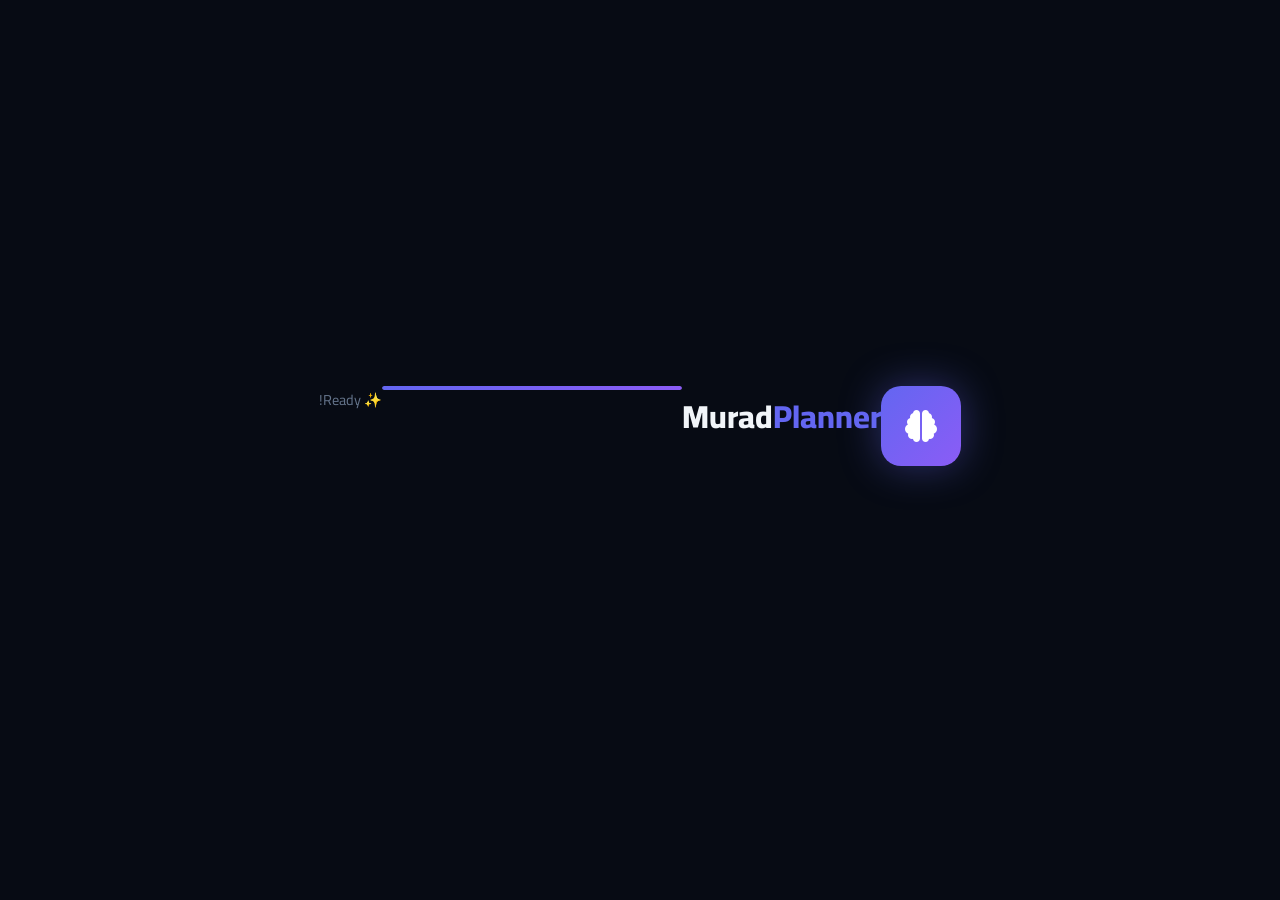
==== commit 6269ad92: "feat(layout): Complete unified layout architecture redesign v1.0 REDESIGN SCOPE: - Created css/layou" ====
--- a/index.html
+++ b/index.html
@@ -12,7 +12,9 @@
     href="https://fonts.googleapis.com/css2?family=Inter:wght@300;400;500;600;700;800;900&family=Cairo:wght@300;400;500;600;700;800;900&display=swap"
     rel="stylesheet" />
   <link rel="stylesheet" href="https://cdn.jsdelivr.net/npm/@fortawesome/fontawesome-free@6.4.0/css/all.min.css" />
-  <!-- Cross-Browser Compatibility — must load BEFORE all other CSS -->
+  <!-- Unified Layout System — loads FIRST as the architectural foundation -->
+  <link rel="stylesheet" href="css/layout.css" />
+  <!-- Cross-Browser Compatibility -->
   <link rel="stylesheet" href="css/cross-browser.css" />
   <link rel="stylesheet" href="css/style.css" />
   <link rel="stylesheet" href="css/pdf-report.css" />
--- a/css/layout.css
+++ b/css/layout.css
@@ -0,0 +1,1335 @@
+/* ============================================================
+   MURAD LEARNING PLANNER — UNIFIED LAYOUT SYSTEM v1.0
+   Production-grade SaaS layout (ChatGPT / Notion / Linear standard)
+   
+   ARCHITECTURE:
+   ┌──────────────────────────────────────────────────────────┐
+   │  html / body  — full-height shell, overflow:hidden       │
+   │  ┌────────────────────────────────────────────────────┐  │
+   │  │  .sidebar  — position:fixed, full-height           │  │
+   │  └────────────────────────────────────────────────────┘  │
+   │  ┌────────────────────────────────────────────────────┐  │
+   │  │  .main-content  — flex column, fills remaining     │  │
+   │  │  ┌──────────────────────────────────────────────┐  │  │
+   │  │  │  .page  — display:none (inactive)            │  │  │
+   │  │  │  .page.active  — flex:1, overflow-y:auto     │  │  │
+   │  │  │  .page#page-ai-workspace.active — flex col   │  │  │
+   │  │  └──────────────────────────────────────────────┘  │  │
+   │  └────────────────────────────────────────────────────┘  │
+   └──────────────────────────────────────────────────────────┘
+   
+   BREAKPOINTS (mobile-first):
+   - base: 0px   → mobile (≤ 899px) — drawer sidebar, full-screen chat
+   - md:   900px → tablet/laptop    — fixed sidebar, desktop layout
+   - lg:  1280px → desktop          — wider content
+   - xl:  1440px → large desktop    — max-width content centering
+   
+   Z-INDEX SYSTEM (canonical — do NOT override without updating here):
+   --z-bg-effect:       -1    body::before gradient
+   --z-page:             0    normal page content
+   --z-sticky:          10    sticky table headers
+   --z-sidebar-overlay: 98    mobile sidebar backdrop
+   --z-sidebar:        100    sidebar (desktop fixed / mobile drawer)
+   --z-mobile-btn:     150    hamburger button
+   --z-modal-overlay:  500    modal backdrop
+   --z-notification:  1000    toast notifications
+   --z-modal:         2000    modal dialogs
+   --z-panel-overlay: 3000    block/guide panel backdrop
+   --z-panel:         3001    block/guide panels
+   --z-dock:          9000    floating dock button
+   --z-dock-panel:    9005    floating dock open panel
+   --z-dock-model:    9010    model selector dropdown (above panel)
+   --z-ai-modal:     10000    AI fullscreen modals
+   --z-loading:      99999    loading screen
+   ============================================================ */
+
+/* ============================================================
+   §0 — CSS LAYOUT TOKENS
+   ============================================================ */
+:root {
+  /* Sidebar */
+  --sidebar-w:         260px;
+  --sidebar-w-collapsed: 70px;
+  
+  /* Layout breakpoints (used in JS via getComputedStyle if needed) */
+  --bp-mobile:         899px;   /* ≤ this → mobile drawer sidebar */
+  --bp-tablet:         900px;   /* ≥ this → fixed sidebar */
+  
+  /* Z-index scale (single source of truth) */
+  --z-bg-effect:       -1;
+  --z-page:             0;
+  --z-sticky:          10;
+  --z-sidebar-overlay: 98;
+  --z-sidebar:        100;
+  --z-mobile-btn:     150;
+  --z-modal-overlay:  500;
+  --z-notification:  1000;
+  --z-modal:         2000;
+  --z-panel-overlay: 3000;
+  --z-panel:         3001;
+  --z-dock:          9000;
+  --z-dock-panel:    9005;
+  --z-dock-model:    9010;
+  --z-ai-modal:     10000;
+  --z-loading:      99999;
+  
+  /* Safe area insets (overridden by env() where supported) */
+  --safe-top:    env(safe-area-inset-top,    0px);
+  --safe-bottom: env(safe-area-inset-bottom, 0px);
+  --safe-left:   env(safe-area-inset-left,   0px);
+  --safe-right:  env(safe-area-inset-right,  0px);
+  
+  /* Layout timing */
+  --layout-transition: transform 0.3s cubic-bezier(0.4, 0, 0.2, 1),
+                       margin 0.3s cubic-bezier(0.4, 0, 0.2, 1),
+                       width 0.3s cubic-bezier(0.4, 0, 0.2, 1);
+}
+
+/* ============================================================
+   §1 — ROOT SHELL  (html + body)
+   RULE: html/body are NEVER scrollable — they are fixed shells.
+   ALL scrolling happens inside .page.active or .ai-messages.
+   ============================================================ */
+html {
+  height: 100%;
+  /* Use dvh where supported (iOS Safari 16+, Chrome 108+) */
+  height: 100dvh;
+  overflow: hidden;
+  overflow: clip;      /* stronger — prevents any programmatic scroll */
+  box-sizing: border-box;
+  font-size: 16px;
+  /* Prevent iOS font size inflation on rotation */
+  -webkit-text-size-adjust: 100%;
+  text-size-adjust: 100%;
+}
+
+body {
+  height: 100%;
+  height: 100dvh;
+  overflow: hidden;
+  overflow: clip;
+  margin: 0;
+  padding: 0;
+  /* Prevent iOS bounce-scroll on body */
+  overscroll-behavior: none;
+  /* Prevent horizontal scroll at body level */
+  max-width: 100vw;
+}
+
+/* Universal box-sizing — must come before all component styles */
+*, *::before, *::after {
+  box-sizing: border-box;
+}
+
+/* ============================================================
+   §2 — LOADING SCREEN
+   ============================================================ */
+.loading-screen {
+  position: fixed;
+  inset: 0;
+  z-index: var(--z-loading);
+  display: flex;
+  align-items: center;
+  justify-content: center;
+  /* Correct background set by style.css */
+}
+
+/* ============================================================
+   §3 — SIDEBAR  (Desktop: fixed column | Mobile: drawer)
+   ============================================================ */
+.sidebar {
+  /* Position */
+  position: fixed;
+  top: 0;
+  bottom: 0;
+  /* RTL: right edge (Arabic default) */
+  inset-inline-end: 0;
+  width: var(--sidebar-w);
+  
+  /* Stack */
+  z-index: var(--z-sidebar);
+  
+  /* Layout */
+  display: flex;
+  flex-direction: column;
+  overflow: hidden;   /* inner .sidebar-nav handles its own scroll */
+  
+  /* Appearance set by style.css */
+  
+  /* Hardware-accelerated transition */
+  transition: var(--layout-transition);
+  will-change: transform, width;
+  
+  /* Safe area: respect notch on iPhone (landscape) */
+  padding-top: var(--safe-top);
+}
+
+/* === SIDEBAR NAV — scrollable inner container === */
+.sidebar-nav {
+  flex: 1;
+  min-height: 0;       /* CRITICAL: allow flex child to shrink */
+  overflow-y: auto;
+  overflow-x: hidden;
+  /* iOS momentum scroll */
+  -webkit-overflow-scrolling: touch;
+  overscroll-behavior: contain;
+}
+
+/* === SIDEBAR COLLAPSED (desktop icon-only mode) === */
+.sidebar.collapsed {
+  width: var(--sidebar-w-collapsed);
+}
+
+/* ============================================================
+   §4 — MOBILE SIDEBAR AS DRAWER (≤ 899px)
+   Uses translateX to slide off-screen, preventing layout shift.
+   ============================================================ */
+@media (max-width: 899px) {
+  .sidebar {
+    /* 
+      RTL (Arabic): sidebar on right → slide right to hide 
+      translateX(260px) moves it off the right edge
+    */
+    transform: translateX(var(--sidebar-w));
+    /* Remove width transition on mobile — only transform */
+    transition: transform 0.3s cubic-bezier(0.4, 0, 0.2, 1);
+    will-change: transform;
+  }
+  
+  .sidebar.open {
+    transform: translateX(0);
+  }
+  
+  /* LTR: sidebar on left → slide left to hide */
+  [data-lang="en"] .sidebar,
+  [dir="ltr"] .sidebar {
+    transform: translateX(calc(-1 * var(--sidebar-w)));
+  }
+  
+  [data-lang="en"] .sidebar.open,
+  [dir="ltr"] .sidebar.open {
+    transform: translateX(0);
+  }
+}
+
+/* ============================================================
+   §5 — SIDEBAR OVERLAY (mobile backdrop)
+   ============================================================ */
+.sidebar-overlay {
+  display: none;
+  position: fixed;
+  inset: 0;
+  background: rgba(0, 0, 0, 0.6);
+  z-index: var(--z-sidebar-overlay);
+  /* Subtle backdrop blur on modern browsers */
+  backdrop-filter: blur(2px);
+  -webkit-backdrop-filter: blur(2px);
+  opacity: 0;
+  transition: opacity 0.3s ease;
+}
+
+.sidebar-overlay.active {
+  display: block;
+  opacity: 1;
+}
+
+/* ============================================================
+   §6 — MOBILE HAMBURGER BUTTON
+   ============================================================ */
+.mobile-menu-btn {
+  /* Hidden on desktop (≥ 900px) */
+  display: none;
+  position: fixed;
+  z-index: var(--z-mobile-btn);
+  
+  /* RTL: top-right corner (Arabic default) */
+  top: calc(1rem + var(--safe-top));
+  inset-inline-end: 1rem;
+  
+  /* Size */
+  width: 44px;
+  height: 44px;
+  
+  /* Appearance set by style.css */
+  
+  /* Ensure tap target ≥ 44px (WCAG 2.5.5) */
+  touch-action: manipulation;
+}
+
+@media (max-width: 899px) {
+  .mobile-menu-btn {
+    display: flex;
+    align-items: center;
+    justify-content: center;
+  }
+}
+
+/* ============================================================
+   §7 — MAIN CONTENT SHELL
+   RULE: main-content is a flex column fixed to viewport height.
+         It never scrolls. Pages inside it do.
+   ============================================================ */
+.main-content {
+  /* Offset for desktop sidebar (RTL: margin-right) */
+  margin-inline-end: var(--sidebar-w);
+  
+  /* Fill remaining viewport height */
+  height: 100vh;
+  height: 100dvh;
+  
+  /* Flex column — children stack vertically */
+  display: flex;
+  flex-direction: column;
+  
+  /* No scroll at this level */
+  overflow: hidden;
+  
+  /* Smooth sidebar transition */
+  transition: margin 0.3s cubic-bezier(0.4, 0, 0.2, 1);
+  
+  /* Prevent content from bleeding behind sidebar on mobile */
+  position: relative;
+}
+
+/* Collapsed sidebar state */
+.sidebar.collapsed ~ .main-content {
+  margin-inline-end: var(--sidebar-w-collapsed);
+}
+
+/* === MOBILE: remove sidebar margin (drawer doesn't affect layout flow) === */
+@media (max-width: 899px) {
+  .main-content {
+    margin-inline-end: 0 !important;
+    margin-inline-start: 0 !important;
+  }
+}
+
+/* ============================================================
+   §8 — PAGE SYSTEM
+   RULE: .page is display:none by default.
+         .page.active is the ONE visible page at a time.
+         Normal pages: overflow-y:auto (scrollable content).
+         AI workspace: overflow:hidden (inner flex handles scroll).
+   ============================================================ */
+
+/* === BASE: all pages hidden === */
+.page {
+  display: none;
+  min-height: 0;
+}
+
+/* === ACTIVE NORMAL PAGE === */
+.page.active {
+  /* Block-level flex child */
+  display: block;
+  
+  /* Fill all remaining height in .main-content */
+  flex: 1;
+  min-height: 0;         /* CRITICAL Firefox flex fix */
+  
+  /* Page-level scroll (NOT body scroll) */
+  overflow-y: auto;
+  overflow-x: hidden;    /* no horizontal scroll */
+  
+  /* iOS momentum scroll */
+  -webkit-overflow-scrolling: touch;
+  overscroll-behavior-y: contain;
+  
+  /* Default page padding */
+  padding: 2rem;
+  
+  /* Respect iOS bottom safe area (home indicator) */
+  padding-bottom: max(2rem, calc(2rem + var(--safe-bottom)));
+  
+  /* Mobile: additional top padding for hamburger button */
+  /* (set at media query level below) */
+  
+  /* Thin scrollbar */
+  scrollbar-width: thin;
+  scrollbar-color: var(--accent-primary, #6366f1) transparent;
+  
+  /* Fade-in animation */
+  animation: pageEnter 0.25s ease forwards;
+}
+
+@keyframes pageEnter {
+  from { opacity: 0; transform: translateY(6px); }
+  to   { opacity: 1; transform: translateY(0);   }
+}
+
+/* === ACTIVE AI WORKSPACE PAGE — ChatGPT-style flex layout === */
+/*
+  Layout tree inside #page-ai-workspace.active:
+  .page#page-ai-workspace.active   ← flex column, overflow:hidden
+    .ai-workspace-layout            ← flex row, flex:1
+      .ai-sidebar                   ← fixed-width column
+      .ai-main                      ← flex column, flex:1
+        .ai-topbar                  ← flex-shrink:0 (pinned top)
+        .ai-messages                ← flex:1, overflow-y:auto (ONLY this scrolls)
+        .ai-input-area              ← flex-shrink:0 (pinned bottom, always visible)
+*/
+.page#page-ai-workspace.active {
+  display: flex;
+  flex-direction: column;
+  padding: 0;            /* no page padding — workspace uses full area */
+  overflow: hidden;      /* CRITICAL: workspace clips, not scrolls */
+}
+
+/* === AI SUB-PAGES (settings/personality/automation/analytics) === */
+.page#page-ai-settings.active,
+.page#page-ai-personality.active,
+.page#page-ai-automation.active,
+.page#page-ai-analytics.active {
+  display: block;
+  overflow-y: auto;
+  -webkit-overflow-scrolling: touch;
+  padding: 1.5rem;
+  padding-bottom: max(1.5rem, calc(1.5rem + var(--safe-bottom)));
+}
+
+/* === MOBILE PAGE ADJUSTMENTS === */
+@media (max-width: 899px) {
+  .page.active {
+    padding: 1rem;
+    /* Extra top space for hamburger button */
+    padding-top: calc(1rem + 56px);
+    padding-bottom: max(1rem, calc(1rem + var(--safe-bottom)));
+  }
+  
+  .page#page-ai-workspace.active {
+    padding: 0;
+    padding-top: 0;    /* AI workspace handles its own topbar offset */
+  }
+  
+  .page#page-ai-settings.active,
+  .page#page-ai-personality.active,
+  .page#page-ai-automation.active,
+  .page#page-ai-analytics.active {
+    padding: 1rem;
+    padding-top: calc(1rem + 56px);
+    padding-bottom: max(1rem, calc(1rem + var(--safe-bottom)));
+  }
+}
+
+/* ============================================================
+   §9 — WEEKLY TABLE OVERFLOW FIX
+   The .weekly-table has min-width:800px.
+   At 1024px viewport with 260px sidebar, main = 764px.
+   Solution: scrollable wrapper that never clips.
+   ============================================================ */
+.weekly-table-wrap {
+  overflow-x: auto;
+  overflow-y: visible;
+  -webkit-overflow-scrolling: touch;
+  overscroll-behavior-x: contain;
+  /* Ensures wrapper never grows beyond its container */
+  max-width: 100%;
+  width: 100%;
+  /* Thin horizontal scrollbar */
+  scrollbar-width: thin;
+  scrollbar-color: var(--accent-primary, #6366f1) transparent;
+}
+
+.weekly-table-wrap::-webkit-scrollbar {
+  height: 4px;
+}
+.weekly-table-wrap::-webkit-scrollbar-thumb {
+  background: var(--accent-primary, #6366f1);
+  border-radius: 2px;
+}
+
+/* Table itself: min-width preserved (content requirement), max-width unconstrained */
+.weekly-table {
+  min-width: 700px;   /* reduced from 800px — fits 1024px laptop with sidebar */
+  width: 100%;
+  /* Table layout fixed for performance */
+  table-layout: auto;
+}
+
+/* ============================================================
+   §10 — AI WORKSPACE — CHATGPT-STYLE LAYOUT
+   Full ChatGPT-equivalent architecture with safe areas.
+   ============================================================ */
+
+/* === AI WORKSPACE LAYOUT CONTAINER === */
+.ai-workspace-layout {
+  display: flex;
+  flex-direction: row;
+  flex: 1;
+  min-height: 0;          /* CRITICAL: flex children can shrink */
+  overflow: hidden;
+  /* No border-radius on mobile — use full screen */
+  border-radius: 12px;
+}
+
+@media (max-width: 899px) {
+  .ai-workspace-layout {
+    border-radius: 0;
+    /* AI sidebar is a drawer overlay on mobile */
+    position: relative;
+  }
+}
+
+/* === AI SIDEBAR (conversation list) === */
+.ai-sidebar {
+  width: 280px;
+  min-width: 280px;
+  flex-shrink: 0;
+  display: flex;
+  flex-direction: column;
+  overflow: hidden;
+  position: relative;
+  transition: width 0.3s ease, min-width 0.3s ease, transform 0.3s ease;
+  will-change: transform;
+}
+
+.ai-sidebar.collapsed {
+  width: 0;
+  min-width: 0;
+}
+
+/* === AI CONVERSATION LIST — scrollable === */
+.ai-conv-list {
+  flex: 1;
+  min-height: 0;
+  overflow-y: auto;
+  overflow-x: hidden;
+  -webkit-overflow-scrolling: touch;
+  overscroll-behavior: contain;
+}
+
+/* === AI MAIN AREA — fills remaining space === */
+.ai-main {
+  flex: 1;
+  min-width: 0;
+  min-height: 0;
+  display: flex;
+  flex-direction: column;
+  overflow: hidden;     /* CRITICAL: do NOT set overflow-y here */
+}
+
+/* === AI TOPBAR — pinned to top, never scrolls === */
+.ai-topbar {
+  flex-shrink: 0;       /* NEVER shrink — always visible */
+  min-height: 60px;
+  display: flex;
+  align-items: center;
+  flex-wrap: wrap;
+  gap: 8px;
+  padding: 10px 16px;
+  /* Extra padding for iOS notch in landscape */
+  padding-top: max(10px, calc(10px + var(--safe-top)));
+  padding-inline-start: max(16px, calc(16px + var(--safe-left)));
+  padding-inline-end: max(16px, calc(16px + var(--safe-right)));
+}
+
+@media (max-width: 899px) {
+  .ai-topbar {
+    /* Extra space on mobile for hamburger button */
+    padding-top: calc(10px + 44px + 8px);
+    min-height: auto;
+  }
+  
+  /* Hide mode tabs to save space — show as bottom sheet */
+  .ai-mode-tabs {
+    display: none;
+  }
+}
+
+/* === AI MESSAGES — THE ONLY SCROLLABLE REGION === */
+.ai-messages {
+  flex: 1;
+  min-height: 0;           /* CRITICAL: must be set for scroll to work in Firefox */
+  overflow-y: auto;
+  overflow-x: hidden;
+  -webkit-overflow-scrolling: touch;
+  overscroll-behavior-y: contain;
+  
+  /* Message padding — scroll content but not the bar */
+  padding: 20px;
+  padding-bottom: 20px;    /* input-area takes care of bottom space */
+  
+  display: flex;
+  flex-direction: column;
+  gap: 16px;
+  
+  scroll-behavior: smooth;
+  scrollbar-width: thin;
+  scrollbar-color: var(--ai-border, rgba(255,255,255,0.1)) transparent;
+}
+
+.ai-messages::-webkit-scrollbar {
+  width: 4px;
+}
+.ai-messages::-webkit-scrollbar-thumb {
+  background: var(--ai-border, rgba(255,255,255,0.1));
+  border-radius: 2px;
+}
+
+/* === AI INPUT AREA — pinned to bottom, always visible === */
+.ai-input-area {
+  flex-shrink: 0;        /* NEVER shrink — always visible above keyboard */
+  /* Safe area: ensure input is above iOS home indicator */
+  padding-bottom: max(16px, calc(16px + var(--safe-bottom)));
+  padding-inline-start: max(16px, calc(16px + var(--safe-left)));
+  padding-inline-end: max(16px, calc(16px + var(--safe-right)));
+  padding-top: 12px;
+}
+
+/* === KEYBOARD SAFETY — visual viewport resize handling ===
+   When the virtual keyboard opens on mobile, the visual viewport
+   shrinks. We use dvh units and the visualViewport API (in JS)
+   to ensure input remains visible.
+   CSS side: ensure input area is never hidden by a tall element above.
+*/
+@supports (height: 100dvh) {
+  .page#page-ai-workspace.active {
+    height: 100dvh;   /* dynamic viewport height adapts to keyboard */
+    max-height: 100dvh;
+  }
+}
+
+/* === MODEL SELECTOR DROPDOWN — must appear above EVERYTHING in workspace === */
+.ai-model-dropdown,
+.ai-model-selector .ai-model-dropdown {
+  position: absolute;
+  z-index: var(--z-dock-model);     /* 9010 — above dock panel (9005) */
+  /* Prefer opening upward on mobile when near bottom */
+}
+
+/* On mobile, force model selector to be a bottom sheet */
+@media (max-width: 899px) {
+  .ai-model-selector {
+    position: static;
+  }
+  
+  .ai-model-dropdown {
+    position: fixed;
+    inset-inline-start: 0;
+    inset-inline-end: 0;
+    bottom: 0;
+    width: 100%;
+    max-width: 100%;
+    border-radius: 20px 20px 0 0;
+    max-height: 60dvh;
+    overflow-y: auto;
+    z-index: var(--z-dock-model);
+    /* Slide in from bottom */
+    transform: translateY(0);
+    padding-bottom: max(16px, var(--safe-bottom));
+    
+    /* Override desktop positioning */
+    top: auto;
+    right: auto;
+    left: auto;
+  }
+}
+
+/* === AI SIDEBAR MOBILE DRAWER === */
+@media (max-width: 899px) {
+  .ai-sidebar {
+    position: absolute;
+    top: 0;
+    bottom: 0;
+    /* RTL: right side */
+    inset-inline-end: auto;
+    inset-inline-start: 0;
+    width: 280px;
+    min-width: 280px;
+    height: 100%;
+    z-index: var(--z-modal);    /* 2000 — above content, below dock */
+    transform: translateX(-100%);
+    transition: transform 0.3s cubic-bezier(0.4, 0, 0.2, 1);
+    will-change: transform;
+    /* Safe area */
+    padding-top: var(--safe-top);
+  }
+  
+  [dir="rtl"] .ai-sidebar,
+  [data-lang="ar"] .ai-sidebar {
+    inset-inline-start: auto;
+    inset-inline-end: 0;
+    transform: translateX(100%);
+  }
+  
+  .ai-sidebar.open,
+  .ai-sidebar:not(.collapsed) {
+    transform: translateX(0);
+  }
+  
+  .ai-sidebar.collapsed {
+    transform: translateX(-100%);
+    width: 280px;  /* keep width — transform hides it */
+  }
+  
+  [dir="rtl"] .ai-sidebar.collapsed,
+  [data-lang="ar"] .ai-sidebar.collapsed {
+    transform: translateX(100%);
+  }
+}
+
+/* ============================================================
+   §11 — COMPREHENSIVE Z-INDEX ENFORCEMENT
+   All z-index values from the canonical token table above.
+   These rules prevent specificity battles across files.
+   ============================================================ */
+
+/* Loading screen — must be on top of everything */
+#loading-screen,
+.loading-screen {
+  z-index: var(--z-loading) !important;
+}
+
+/* Sidebar overlay (mobile backdrop) */
+.sidebar-overlay {
+  z-index: var(--z-sidebar-overlay);
+}
+
+/* Sidebar */
+.sidebar {
+  z-index: var(--z-sidebar);
+}
+
+/* Mobile hamburger */
+.mobile-menu-btn {
+  z-index: var(--z-mobile-btn);
+}
+
+/* Modal overlay (backdrop) */
+.modal-overlay,
+#panelOverlay {
+  z-index: var(--z-panel-overlay);
+}
+
+/* Block panel / guide panel */
+#blockPanel,
+#guidePanel,
+.aside-panel {
+  z-index: var(--z-panel);
+}
+
+/* Guide overlay */
+#guideOverlay {
+  z-index: var(--z-panel-overlay);
+}
+
+/* Notifications */
+.notification-container {
+  z-index: var(--z-notification);
+}
+
+/* AI modals (fullscreen) */
+.ai-modal {
+  z-index: var(--z-ai-modal);
+}
+
+/* Regular modals */
+.modal {
+  z-index: var(--z-modal);
+}
+
+/* Floating dock — above all content */
+#floatingDock {
+  z-index: var(--z-dock) !important;
+  pointer-events: none;
+}
+#floatingDock > * {
+  pointer-events: auto;
+}
+
+/* Dock open panel */
+#dockPanelAI,
+.dock-panel {
+  z-index: var(--z-dock-panel);
+}
+
+/* ============================================================
+   §12 — STACKING CONTEXT SAFETY
+   Elements with position:fixed or transform create new stacking
+   contexts. This section ensures no fixed element accidentally
+   traps portals inside it.
+   ============================================================ */
+
+/* The main-content should NOT create a stacking context (no transform/filter)
+   This allows position:fixed children to escape correctly */
+.main-content {
+  /* NO transform here — would trap fixed children inside */
+  /* NO filter here — same reason */
+  isolation: auto;
+}
+
+/* AI workspace layout must not trap the model dropdown */
+.ai-workspace-layout {
+  /* Allow model dropdown to escape via z-index when it's position:fixed on mobile */
+  overflow: hidden;
+  isolation: auto;
+}
+
+/* ============================================================
+   §13 — CARD GRID SYSTEM (responsive, no fixed widths)
+   ============================================================ */
+
+/* Dashboard stat cards */
+.stats-grid,
+.status-grid {
+  display: grid;
+  grid-template-columns: repeat(auto-fit, minmax(200px, 1fr));
+  gap: 1rem;
+}
+
+/* Two-column layout (settings, etc.) */
+.two-col {
+  display: grid;
+  grid-template-columns: repeat(auto-fit, minmax(300px, 1fr));
+  gap: 1.5rem;
+}
+
+/* Week overview mini cards */
+.week-overview {
+  display: grid;
+  grid-template-columns: repeat(auto-fill, minmax(120px, 1fr));
+  gap: 0.75rem;
+}
+
+/* AI grids */
+.ai-automations-grid,
+.ai-templates-grid {
+  display: grid;
+  grid-template-columns: repeat(auto-fill, minmax(280px, 1fr));
+  gap: 1rem;
+}
+
+.ai-providers-grid {
+  display: grid;
+  grid-template-columns: repeat(auto-fill, minmax(220px, 1fr));
+  gap: 1rem;
+}
+
+.ai-suggestions-grid {
+  display: grid;
+  grid-template-columns: repeat(auto-fill, minmax(180px, 1fr));
+  gap: 0.5rem;
+}
+
+/* PEC grid */
+.pec-grid {
+  display: grid;
+  grid-template-columns: repeat(auto-fit, minmax(250px, 1fr));
+  gap: 1rem;
+}
+
+/* Settings grid */
+.settings-grid {
+  display: grid;
+  grid-template-columns: repeat(auto-fill, minmax(280px, 1fr));
+  gap: 1.5rem;
+}
+
+/* ============================================================
+   §14 — NO HORIZONTAL OVERFLOW GUARANTEE
+   Any element that might exceed viewport width is contained.
+   ============================================================ */
+
+/* Catch-all: no element should cause horizontal scroll */
+img,
+video,
+iframe,
+embed,
+canvas,
+svg {
+  max-width: 100%;
+  height: auto;
+}
+
+/* Ensure pre/code blocks scroll internally */
+pre {
+  overflow-x: auto;
+  max-width: 100%;
+  white-space: pre;
+}
+
+/* Ensure tables with min-width have scrollable containers */
+/* (handled specifically in §9 for .weekly-table-wrap) */
+
+/* Page header — wraps on mobile, never overflows */
+.page-header {
+  display: flex;
+  flex-wrap: wrap;
+  align-items: flex-start;
+  justify-content: space-between;
+  gap: 0.75rem;
+  margin-bottom: 1.5rem;
+  /* No min-width that could cause overflow */
+  max-width: 100%;
+}
+
+/* Page title should not overflow */
+.page-title h1 {
+  word-break: break-word;
+  overflow-wrap: break-word;
+}
+
+/* Page actions wrap on mobile */
+.page-actions {
+  display: flex;
+  flex-wrap: wrap;
+  gap: 0.5rem;
+}
+
+/* ============================================================
+   §15 — MOBILE-FIRST RESPONSIVE OVERRIDES
+   Fine-tuning at each breakpoint.
+   ============================================================ */
+
+/* === 320px — smallest phones === */
+@media (max-width: 359px) {
+  .page.active {
+    padding: 0.75rem;
+    padding-top: calc(0.75rem + 56px);
+  }
+  
+  .page-title h1 {
+    font-size: 1.4rem;
+  }
+  
+  .stats-grid,
+  .status-grid {
+    grid-template-columns: 1fr 1fr;
+  }
+}
+
+/* === 360px–767px — phones === */
+@media (max-width: 767px) {
+  .settings-card.full-width {
+    grid-column: 1;
+  }
+  
+  /* Form rows become single column */
+  .form-row {
+    grid-template-columns: 1fr;
+  }
+  
+  /* Notification container away from hamburger */
+  .notification-container {
+    top: auto;
+    bottom: 1rem;
+    right: 1rem;
+    left: 1rem;
+    max-width: 100%;
+  }
+}
+
+/* === 768px–899px — large phones / small tablets === */
+@media (min-width: 768px) and (max-width: 899px) {
+  .stats-grid,
+  .status-grid {
+    grid-template-columns: repeat(3, 1fr);
+  }
+  
+  .week-overview {
+    grid-template-columns: repeat(4, 1fr);
+  }
+}
+
+/* === 900px+ — tablet/desktop: FIXED SIDEBAR === */
+@media (min-width: 900px) {
+  /* Sidebar is visible — hamburger hidden */
+  .mobile-menu-btn {
+    display: none !important;
+  }
+  
+  /* Sidebar always on-screen — no drawer */
+  .sidebar {
+    transform: translateX(0) !important;
+  }
+  
+  /* Page header: no extra top margin for hamburger */
+  .page-header {
+    margin-top: 0;
+  }
+  
+  /* AI workspace topbar: no hamburger offset */
+  .ai-topbar {
+    padding-top: 10px;
+  }
+}
+
+/* === 1024px — laptop (sidebar + content at tight width) === */
+@media (min-width: 900px) and (max-width: 1279px) {
+  /* At 1024px: main-content width = 1024 - 260 = 764px */
+  /* Weekly table needs extra padding reduction */
+  .page.active {
+    padding: 1.25rem;
+    padding-bottom: 1.25rem;
+  }
+  
+  /* Sidebar might be collapsed at this size — update main margin */
+  .sidebar.collapsed ~ .main-content {
+    margin-inline-end: var(--sidebar-w-collapsed);
+  }
+}
+
+/* === 1280px+ — full desktop === */
+@media (min-width: 1280px) {
+  .page.active {
+    padding: 2rem;
+    padding-bottom: 2rem;
+  }
+}
+
+/* === 1440px+ — large desktop: center readable content === */
+@media (min-width: 1440px) {
+  /* Content pages: cap readable width and center */
+  .page.active:not(#page-ai-workspace) .page-content,
+  .page.active:not(#page-ai-workspace) > .stats-grid,
+  .page.active:not(#page-ai-workspace) > .status-grid,
+  .page.active:not(#page-ai-workspace) > .two-col,
+  .page.active:not(#page-ai-workspace) > section,
+  .page.active:not(#page-ai-workspace) > .card {
+    max-width: 1200px;
+    margin-left: auto;
+    margin-right: auto;
+  }
+}
+
+/* ============================================================
+   §16 — CROSS-BROWSER FLEX FIXES
+   Firefox, Safari, and Edge each have quirks.
+   ============================================================ */
+
+/* Firefox: min-height:0 on all flex children that need scroll */
+.main-content,
+.ai-workspace-layout,
+.ai-main,
+.ai-sidebar,
+.page.active,
+.ai-messages {
+  min-height: 0;
+}
+
+/* Safari: -webkit prefixes for older iOS versions */
+.main-content {
+  display: -webkit-box;
+  display: -webkit-flex;
+  display: flex;
+  -webkit-flex-direction: column;
+  flex-direction: column;
+}
+
+.ai-workspace-layout {
+  display: -webkit-box;
+  display: -webkit-flex;
+  display: flex;
+  -webkit-flex-direction: row;
+  flex-direction: row;
+}
+
+.ai-main {
+  display: -webkit-box;
+  display: -webkit-flex;
+  display: flex;
+  -webkit-flex-direction: column;
+  flex-direction: column;
+  -webkit-flex: 1;
+  flex: 1;
+  -webkit-min-height: 0;  /* not standard but some old WebKit */
+}
+
+/* Edge Legacy (EdgeHTML): ensure proper flex behavior */
+@supports (-ms-ime-align: auto) {
+  .page.active {
+    -ms-flex: 1 1 auto;
+    flex: 1;
+  }
+}
+
+/* ============================================================
+   §17 — FLOATING DOCK SAFE ZONE
+   Dock button at bottom — ensure it doesn't overlap input.
+   On mobile, dock should not overlap the AI input area.
+   ============================================================ */
+#floatingDock {
+  position: fixed;
+  /* Dock position set by floating-dock.css — we only set z-index and pointer-events */
+  z-index: var(--z-dock) !important;
+  pointer-events: none;
+  
+  /* Safe area: above iOS home indicator */
+  bottom: max(24px, calc(24px + var(--safe-bottom)));
+}
+
+#floatingDock > * {
+  pointer-events: auto;
+}
+
+/* On mobile, dock should not appear on AI workspace page
+   (handled by JS — but CSS guard added here) */
+
+/* ============================================================
+   §18 — SMOOTH SCROLLBAR RESET
+   Consistent scrollbar appearance across pages.
+   ============================================================ */
+.page.active::-webkit-scrollbar,
+.ai-messages::-webkit-scrollbar,
+.sidebar-nav::-webkit-scrollbar,
+.ai-conv-list::-webkit-scrollbar {
+  width: 4px;
+}
+
+.page.active::-webkit-scrollbar-track,
+.ai-messages::-webkit-scrollbar-track,
+.sidebar-nav::-webkit-scrollbar-track,
+.ai-conv-list::-webkit-scrollbar-track {
+  background: transparent;
+}
+
+.page.active::-webkit-scrollbar-thumb,
+.ai-messages::-webkit-scrollbar-thumb,
+.sidebar-nav::-webkit-scrollbar-thumb,
+.ai-conv-list::-webkit-scrollbar-thumb {
+  background: var(--accent-primary, #6366f1);
+  border-radius: 2px;
+}
+
+/* ============================================================
+   §19 — MODAL / DIALOG / OVERLAY SYSTEM
+   All overlays are position:fixed from body — NOT from a
+   transformed container. This prevents stacking context traps.
+   ============================================================ */
+
+/* Generic modal overlay */
+.modal-overlay {
+  position: fixed;
+  inset: 0;
+  background: rgba(0, 0, 0, 0.7);
+  backdrop-filter: blur(4px);
+  -webkit-backdrop-filter: blur(4px);
+  z-index: var(--z-modal-overlay);
+  display: flex;
+  align-items: center;
+  justify-content: center;
+  padding: 1rem;
+  /* Safe areas */
+  padding-top: max(1rem, var(--safe-top));
+  padding-bottom: max(1rem, var(--safe-bottom));
+  padding-left: max(1rem, var(--safe-left));
+  padding-right: max(1rem, var(--safe-right));
+}
+
+/* Modal dialog */
+.modal {
+  position: relative;
+  z-index: var(--z-modal);
+  max-height: calc(100dvh - 4rem);
+  overflow-y: auto;
+  border-radius: 16px;
+  width: 100%;
+  max-width: 600px;
+}
+
+/* ============================================================
+   §20 — GUIDE AND BLOCK PANELS
+   Slide-in from the side — position:fixed from body.
+   ============================================================ */
+
+/* Panel overlay (backdrop for block/guide) */
+#panelOverlay {
+  position: fixed;
+  inset: 0;
+  z-index: var(--z-panel-overlay);
+}
+
+/* Block panel */
+#blockPanel {
+  position: fixed;
+  z-index: var(--z-panel);
+}
+
+/* Guide panel */
+#guidePanel {
+  position: fixed;
+  z-index: var(--z-panel);
+}
+
+#guideOverlay {
+  position: fixed;
+  inset: 0;
+  z-index: var(--z-panel-overlay);
+}
+
+/* ============================================================
+   §21 — ANIMATION PERFORMANCE
+   Force GPU compositing on animated elements to prevent
+   layout thrashing and paint storms.
+   ============================================================ */
+
+.sidebar,
+.ai-sidebar,
+#floatingDock,
+.dock-panel,
+.ai-model-dropdown {
+  will-change: transform;
+  -webkit-transform: translateZ(0);
+  transform: translateZ(0);
+  backface-visibility: hidden;
+  -webkit-backface-visibility: hidden;
+}
+
+/* Remove will-change after animation completes (JS handles this
+   by adding/removing .animating class — but CSS fallback here) */
+.sidebar:not(.animating),
+.ai-sidebar:not(.animating) {
+  will-change: auto;
+}
+
+/* ============================================================
+   §22 — PREVENT CONTENT CLIPPING
+   Ensure no card/section has a fixed width that overflows.
+   ============================================================ */
+
+/* All cards should be fluid */
+.card,
+.stat-card,
+.settings-card,
+.ai-personality-card,
+.ai-automation-card,
+.session-card {
+  max-width: 100%;
+  min-width: 0;          /* prevent flex item from overflowing */
+  word-break: break-word;
+  overflow-wrap: break-word;
+}
+
+/* Flex children that contain text should truncate, not overflow */
+.nav-item span,
+.logo-title,
+.user-name,
+.user-role,
+.ai-chat-title,
+.ai-conv-title {
+  overflow: hidden;
+  text-overflow: ellipsis;
+  white-space: nowrap;
+  min-width: 0;
+}
+
+/* ============================================================
+   §23 — NOTIFICATION CONTAINER POSITIONING
+   ============================================================ */
+.notification-container {
+  position: fixed;
+  top: 1rem;
+  inset-inline-end: 1rem;
+  z-index: var(--z-notification);
+  /* Keep away from sidebar */
+  max-width: calc(100vw - 2rem);
+  pointer-events: none;
+}
+
+.notification-container > * {
+  pointer-events: auto;
+}
+
+@media (max-width: 899px) {
+  .notification-container {
+    top: auto;
+    bottom: calc(1rem + var(--safe-bottom));
+    inset-inline-end: 1rem;
+    inset-inline-start: 1rem;
+    max-width: 100%;
+  }
+}
+
+/* ============================================================
+   §24 — DROPDOWN / POPOVER POSITIONING SYSTEM
+   All dropdowns open ABOVE their trigger button when near
+   the bottom of the viewport (CSS + JS co-regulation).
+   ============================================================ */
+
+/* Generic dropdown */
+[data-dropdown],
+.dropdown-menu,
+.ai-model-dropdown,
+.floating-ai-panel {
+  /* On desktop: normal absolute positioning */
+  position: absolute;
+  z-index: var(--z-modal);
+}
+
+/* On mobile, critical dropdowns become bottom sheets */
+@media (max-width: 899px) {
+  .floating-ai-panel {
+    position: fixed;
+    bottom: 0;
+    left: 0;
+    right: 0;
+    width: 100%;
+    max-width: 100%;
+    border-radius: 20px 20px 0 0;
+    max-height: 75dvh;
+    overflow-y: auto;
+    z-index: var(--z-dock-panel);
+    padding-bottom: max(1rem, var(--safe-bottom));
+  }
+}
+
+/* ============================================================
+   §25 — ATTACHMENT PREVIEW (no duplicates)
+   Attachment chips/previews inside input — contained correctly.
+   ============================================================ */
+.ai-attachment-preview,
+.ai-file-chips,
+.attachment-chips {
+  display: flex;
+  flex-wrap: wrap;
+  gap: 6px;
+  max-width: 100%;
+  /* Prevent chips from creating overflow */
+  overflow: hidden;
+}
+
+.ai-file-chip,
+.file-chip,
+.attachment-chip {
+  max-width: calc(50% - 3px);
+  min-width: 0;
+  flex-shrink: 1;
+}
+
+/* ============================================================
+   §26 — BODY BACKGROUND EFFECT
+   The radial gradient pseudo-element must stay behind everything.
+   ============================================================ */
+body::before {
+  position: fixed;
+  inset: 0;
+  z-index: var(--z-bg-effect);
+  pointer-events: none;
+  /* Actual gradient set by style.css */
+}
+
+/* ============================================================
+   §27 — PRINT SAFETY
+   Prevent layout system from breaking print styles.
+   ============================================================ */
+@media print {
+  .sidebar,
+  .mobile-menu-btn,
+  .sidebar-overlay,
+  #floatingDock,
+  .notification-container {
+    display: none !important;
+  }
+  
+  .main-content {
+    margin: 0 !important;
+    height: auto !important;
+    overflow: visible !important;
+  }
+  
+  .page.active {
+    display: block !important;
+    overflow: visible !important;
+    height: auto !important;
+  }
+}
--- a/css/cross-browser.css
+++ b/css/cross-browser.css
@@ -310,25 +310,29 @@
   transition: all 0.3s cubic-bezier(0.4, 0, 0.2, 1);
 }
 
-/* ── 18. Transform Compatibility ────────────────────────────*/
+/* ── 18. Transform Compatibility ────────────────────────────
+   Mobile sidebar drawer: breakpoint updated to 899px (layout.css §4)
+   Vendor-prefixed transforms for older browsers.
+   ─────────────────────────────────────────────────────────── */
 .sidebar {
   -webkit-transform: translateX(0);
   -ms-transform: translateX(0);
   transform: translateX(0);
 }
 
-@media (max-width: 768px) {
+@media (max-width: 899px) {
   /* RTL: sidebar slides right to hide */
   .sidebar {
-    -webkit-transform: translateX(100%);
-    -ms-transform: translateX(100%);
-    transform: translateX(100%);
-  }
-
-  [data-lang="en"] .sidebar {
-    -webkit-transform: translateX(-100%);
-    -ms-transform: translateX(-100%);
-    transform: translateX(-100%);
+    -webkit-transform: translateX(var(--sidebar-w, 260px));
+    -ms-transform: translateX(260px);
+    transform: translateX(var(--sidebar-w, 260px));
+  }
+
+  [data-lang="en"] .sidebar,
+  [dir="ltr"] .sidebar {
+    -webkit-transform: translateX(calc(-1 * var(--sidebar-w, 260px)));
+    -ms-transform: translateX(-260px);
+    transform: translateX(calc(-1 * var(--sidebar-w, 260px)));
   }
 
   .sidebar.open {
@@ -487,25 +491,29 @@
   .settings-grid { grid-template-columns: 1fr; }
 }
 
-/* ── 820px: iPad Air portrait ────────────────────────────*/
-@media (min-width: 769px) and (max-width: 820px) {
-  .main-content { margin-right: 0 !important; margin-left: 0 !important; }
-  [data-lang="en"] .main-content { margin-left: 0 !important; }
-  .page.active { padding: 1.5rem; }
-  .status-grid { grid-template-columns: repeat(4, 1fr); }
+/* ── 768px–899px: iPad portrait — still mobile drawer mode ───*/
+/* sidebar breakpoint is 900px (layout.css §4), so 768-899px gets mobile layout */
+@media (min-width: 769px) and (max-width: 899px) {
+  .page.active { padding: 1.25rem; padding-top: calc(1.25rem + 56px); }
+  .status-grid { grid-template-columns: repeat(3, 1fr); }
+  .week-overview { grid-template-columns: repeat(4, 1fr); }
   .two-col { grid-template-columns: 1fr; }
-  /* Sidebar stays off-canvas on 820 — it's still too narrow */
-  .sidebar { width: 280px; }
-}
-
-/* ── 1024px: iPad landscape, small laptops ───────────────*/
-@media (min-width: 821px) and (max-width: 1024px) {
-  :root { --sidebar-w: 220px; }
-  .page.active { padding: 1.5rem; }
-  .status-grid { grid-template-columns: repeat(4, 1fr); }
+}
+
+/* ── 900px–1024px: Desktop sidebar active, tight laptop ──────*/
+@media (min-width: 900px) and (max-width: 1024px) {
+  :root { --sidebar-w: 220px; }  /* Smaller sidebar on tight laptops */
+  .page.active { padding: 1.25rem; }
+  .status-grid { grid-template-columns: repeat(3, 1fr); }
   .two-col { grid-template-columns: 1fr 1fr; }
   .settings-grid { grid-template-columns: 1fr 1fr; }
   .week-overview { grid-template-columns: repeat(5, 1fr); }
+
+  /* ── 1024px Weekly table fix: main width = 1024-220 = 804px
+     Table min-width is 700px (layout.css §9) — fits with scroll wrapper */
+  .weekly-table-wrap {
+    overflow-x: auto;
+  }
 }
 
 /* ── 1280px: Standard laptop ─────────────────────────────*/
@@ -558,8 +566,10 @@
   }
 }
 
-/* ── 25. Universal Mobile (≤ 768px) — Critical Fixes ────────*/
-@media (max-width: 768px) {
+/* ── 25. Universal Mobile (≤ 899px) — Critical Fixes ────────
+   Updated breakpoint from 768px to 899px to match sidebar breakpoint.
+   ─────────────────────────────────────────────────────────── */
+@media (max-width: 899px) {
   /* Prevent text overflow everywhere */
   * {
     -webkit-hyphens: auto;
@@ -646,6 +656,9 @@
   /* Two-column → single */
   .two-col { grid-template-columns: 1fr !important; }
   .settings-grid { grid-template-columns: 1fr !important; }
+
+  /* Table overflow on mobile: ensure scrollable */
+  .weekly-table-wrap { overflow-x: auto; -webkit-overflow-scrolling: touch; }
 
   /* Status grid */
   .status-grid { grid-template-columns: 1fr 1fr !important; gap: 0.5rem; }
@@ -781,19 +794,24 @@
   box-sizing: border-box;
 }
 
-/* ── 34. Z-Index Stack (explicit, no conflicts) ──────────────
-   IMPORTANT: #floatingDock z-index is managed by floating-dock.css (9000+).
-   Do NOT override it here — this caused the dock panel to be hidden.
-   ─────────────────────────────────────────────────────────── */
-.loading-screen   { z-index: 9999; }
-.sidebar-overlay  { z-index: 98;   }
-.sidebar          { z-index: 100;  }
-.mobile-menu-btn  { z-index: 150;  }
-/* NOTE: #floatingDock z-index intentionally NOT set here — see floating-dock.css */
-.ai-modal         { z-index: 10000; }
-.modal-overlay    { z-index: 500;  }
+/* ── 34. Z-Index Stack ── AUTHORITATIVE SOURCE: layout.css §11 ──
+   These values mirror layout.css CSS custom properties.
+   layout.css §11 uses var(--z-*) tokens; these are the fallback numbers.
+   ─────────────────────────────────────────────────────────── */
+.loading-screen         { z-index: 99999; }  /* --z-loading */
+.sidebar-overlay        { z-index: 98;    }  /* --z-sidebar-overlay */
+.sidebar                { z-index: 100;   }  /* --z-sidebar */
+.mobile-menu-btn        { z-index: 150;   }  /* --z-mobile-btn */
+.modal-overlay          { z-index: 500;   }  /* --z-modal-overlay */
 .toast-container,
-.notification-container { z-index: 1000; }
+.notification-container { z-index: 1000;  }  /* --z-notification */
+.modal                  { z-index: 2000;  }  /* --z-modal */
+#panelOverlay           { z-index: 3000;  }  /* --z-panel-overlay */
+#blockPanel,
+#guidePanel             { z-index: 3001;  }  /* --z-panel */
+#guideOverlay           { z-index: 3000;  }  /* --z-panel-overlay */
+/* NOTE: #floatingDock z-index (9000) managed by floating-dock.css + layout.css */
+.ai-modal               { z-index: 10000; }  /* --z-ai-modal */
 
 /* ── 35. Minimum Tap Target Sizes (WCAG 2.5.5) ───────────────*/
 button,
--- a/css/style.css
+++ b/css/style.css
@@ -170,31 +170,24 @@
   font-size: 0.9rem;
 }
 
-/* === SIDEBAR === */
+/* === SIDEBAR — Visual styles only (layout handled by layout.css §3-4) === */
 .sidebar {
-  position: fixed;
-  top: 0;
-  right: 0;
-  bottom: 0;
-  width: var(--sidebar-w);
+  /* position, top, bottom, width, z-index, transition → layout.css §3 */
   background: var(--bg-secondary);
   border-left: 1px solid var(--glass-border);
   display: flex;
   flex-direction: column;
-  z-index: 100;
-  transition: var(--transition);
   backdrop-filter: blur(20px);
+  -webkit-backdrop-filter: blur(20px);
 }
 
 [data-lang="en"] .sidebar {
-  right: auto;
-  left: 0;
   border-left: none;
   border-right: 1px solid var(--glass-border);
 }
 
 .sidebar.collapsed {
-  width: 70px;
+  width: var(--sidebar-w-collapsed, 70px);
 }
 
 .sidebar.collapsed .logo-title,
@@ -406,50 +399,23 @@
   border-color: var(--accent-primary);
 }
 
-/* === MAIN CONTENT === */
-/* ✅ SCROLL FIX: main-content is a fixed full-height shell — no padding, no scroll */
-/* Padding is applied per-page via .page.active */
+/* === MAIN CONTENT — layout handled by layout.css §7, only visual overrides here === */
 .main-content {
-  margin-right: var(--sidebar-w);
-  height: 100vh;
-  overflow: hidden;
-  padding: 0;           /* no padding — each page handles its own padding */
-  transition: var(--transition);
-  display: flex;
-  flex-direction: column;
-}
-
-
-
-[data-lang="en"] .main-content {
-  margin-right: 0;
-  margin-left: var(--sidebar-w);
-}
-
-.sidebar.collapsed~.main-content {
-  margin-right: 70px;
-}
-
-[data-lang="en"] .sidebar.collapsed~.main-content {
-  margin-left: 70px;
-  margin-right: 0;
-}
-
-/* === PAGES === */
+  /* margin-inline-end, height, overflow, display, flex-direction → layout.css §7 */
+  padding: 0;
+  /* Keep background transparent — body::before handles the gradient */
+}
+
+/* === PAGES — base rules in layout.css §8; visual overrides here === */
 .page {
-  display: none;
+  /* display:none set by layout.css §8 */
   animation: fadeIn 0.4s ease;
 }
 
-/* ✅ SCROLL FIX: Normal pages are scrollable containers that fill main-content height */
 .page.active {
-  display: block;
-  flex: 1;
-  min-height: 0;
-  overflow-y: auto;   /* ONLY this page area scrolls — sidebar/header never move */
-  padding: 2rem;      /* page-level padding (AI workspace overrides to 0) */
-  scrollbar-width: thin;
-  scrollbar-color: var(--accent-primary) transparent;
+  /* display, flex:1, min-height:0, overflow-y, padding → layout.css §8 */
+  /* scrollbar → layout.css §18 */
+  /* Keep only visual overrides here */
 }
 
 @keyframes fadeIn {
@@ -2147,41 +2113,23 @@
   }
 }
 
-@media (max-width: 768px) {
-  .sidebar {
-    transform: translateX(100%);
-  }
-
-  [data-lang="en"] .sidebar {
-    transform: translateX(-100%);
-  }
-
-  .sidebar.open {
-    transform: translateX(0);
-  }
-
-  .main-content {
-    margin-right: 0 !important;
-    margin-left: 0 !important;
-    padding: 0;
-  }
-
-  /* Mobile: reduce page padding */
-  .page.active {
-    padding: 1rem;
-  }
-
-  /* AI workspace: no padding on mobile either */
-  .page#page-ai-workspace.active {
-    padding: 0;
-  }
-
+/* Mobile responsive — layout.css §4,§7,§8,§15 handle core layout.
+   Only component-specific overrides remain here. */
+@media (max-width: 899px) {
+  /* sidebar drawer: transform handled by layout.css §4 */
+
+  /* week overview: 2 columns on phone */
   .week-overview {
     grid-template-columns: repeat(2, 1fr);
   }
 
   .pec-grid {
     grid-template-columns: 1fr;
+  }
+  
+  /* page header: margin-top for hamburger button (layout.css §8 handles padding-top) */
+  .page-header {
+    margin-top: 0; /* layout.css §8 already adds padding-top for hamburger */
   }
 }
 
@@ -2208,49 +2156,27 @@
   pointer-events: none;
 }
 
-/* === MOBILE HAMBURGER MENU === */
+/* === MOBILE HAMBURGER MENU — visual styles (layout in layout.css §6) === */
 .mobile-menu-btn {
-  display: none;
-  position: fixed;
-  top: 1rem;
-  left: 1rem;
-  z-index: 150;
-  width: 42px;
-  height: 42px;
+  /* display, position, z-index, size, inset-inline-end → layout.css §6 */
+  /* Visual styles: */
   background: var(--glass-bg);
   border: 1px solid var(--glass-border);
   border-radius: var(--radius-sm);
   cursor: pointer;
   color: var(--text-primary);
-  align-items: center;
-  justify-content: center;
   font-size: 1rem;
   backdrop-filter: blur(10px);
-}
-
-[data-lang="ar"] .mobile-menu-btn {
-  left: auto;
-  right: 1rem;
-}
-
-@media (max-width: 768px) {
-  .mobile-menu-btn {
-    display: flex;
-  }
-
-  .page-header {
-    margin-top: 3.5rem;
-  }
-}
-
-/* === OVERLAY FOR MOBILE SIDEBAR === */
+  -webkit-backdrop-filter: blur(10px);
+}
+
+/* RTL positioning handled by layout.css §6 via inset-inline-end */
+
+/* === OVERLAY FOR MOBILE SIDEBAR — layout in layout.css §5 === */
 .sidebar-overlay {
-  display: none;
-  position: fixed;
-  inset: 0;
-  z-index: 99;
+  /* position, inset, display, z-index, backdrop-filter → layout.css §5 */
+  /* Visual: */
   background: rgba(0, 0, 0, 0.6);
-  backdrop-filter: blur(4px);
 }
 
 .sidebar-overlay.active {
--- a/css/ai-workspace.css
+++ b/css/ai-workspace.css
@@ -2305,35 +2305,15 @@
   margin-right: 2px;
 }
 
-/* ===== RESPONSIVE ===== */
-@media (max-width: 768px) {
+/* ===== RESPONSIVE — breakpoint updated to 899px ===== */
+@media (max-width: 899px) {
   .ai-workspace-layout {
-    /* ✅ FIX: flex:1 already handles height — no calc needed */
     flex: 1;
     min-height: 0;
     border-radius: 0;
   }
 
-  .ai-sidebar {
-    position: absolute;
-    top: 0;
-    left: 0;
-    height: 100%;
-    z-index: 100;
-    width: 280px;
-    min-width: 280px;
-    box-shadow: var(--glass-shadow);
-  }
-
-  [dir="rtl"] .ai-sidebar {
-    left: auto;
-    right: 0;
-  }
-
-  .ai-sidebar.collapsed {
-    width: 0;
-    min-width: 0;
-  }
+  /* .ai-sidebar position/transform → layout.css §10 */
 
   .ai-topbar {
     padding: 10px 12px;
@@ -2351,6 +2331,7 @@
     grid-template-columns: 1fr;
   }
 
+  /* floating-ai-panel becomes bottom sheet — layout.css §24 */
   .floating-ai-panel {
     width: calc(100vw - 32px);
     right: -4px;
--- a/css/ai-agent.css
+++ b/css/ai-agent.css
@@ -1005,17 +1005,12 @@
   box-shadow: 0 20px 60px rgba(0,0,0,.6);
 }
 
-/* ── Responsive ──────────────────────────────────────────── */
-@media (max-width: 768px) {
+/* ── Responsive — breakpoint updated to 899px to match layout.css §4 ── */
+@media (max-width: 899px) {
   .ai-sidebar {
-    position: absolute;
-    top: 0; bottom: 0;
-    inset-inline-start: 0;
-    z-index: 50;
-    transform: translateX(-100%);
+    /* position, transform, z-index → layout.css §10 */
     box-shadow: var(--agent-shadow);
   }
-  [dir="rtl"] .ai-sidebar { transform: translateX(100%); }
   .ai-sidebar.open { transform: translateX(0) !important; }
 
   .ai-mode-tabs { display: none; }
@@ -1027,5 +1022,5 @@
 @media (max-width: 480px) {
   .ai-suggestions-grid { grid-template-columns: 1fr; }
   .ai-messages { padding: 12px 10px; }
-  .ai-input-area { padding: 10px 10px 12px; }
-}
+  .ai-input-area { padding: 10px 10px calc(12px + env(safe-area-inset-bottom, 0px)); }
+}
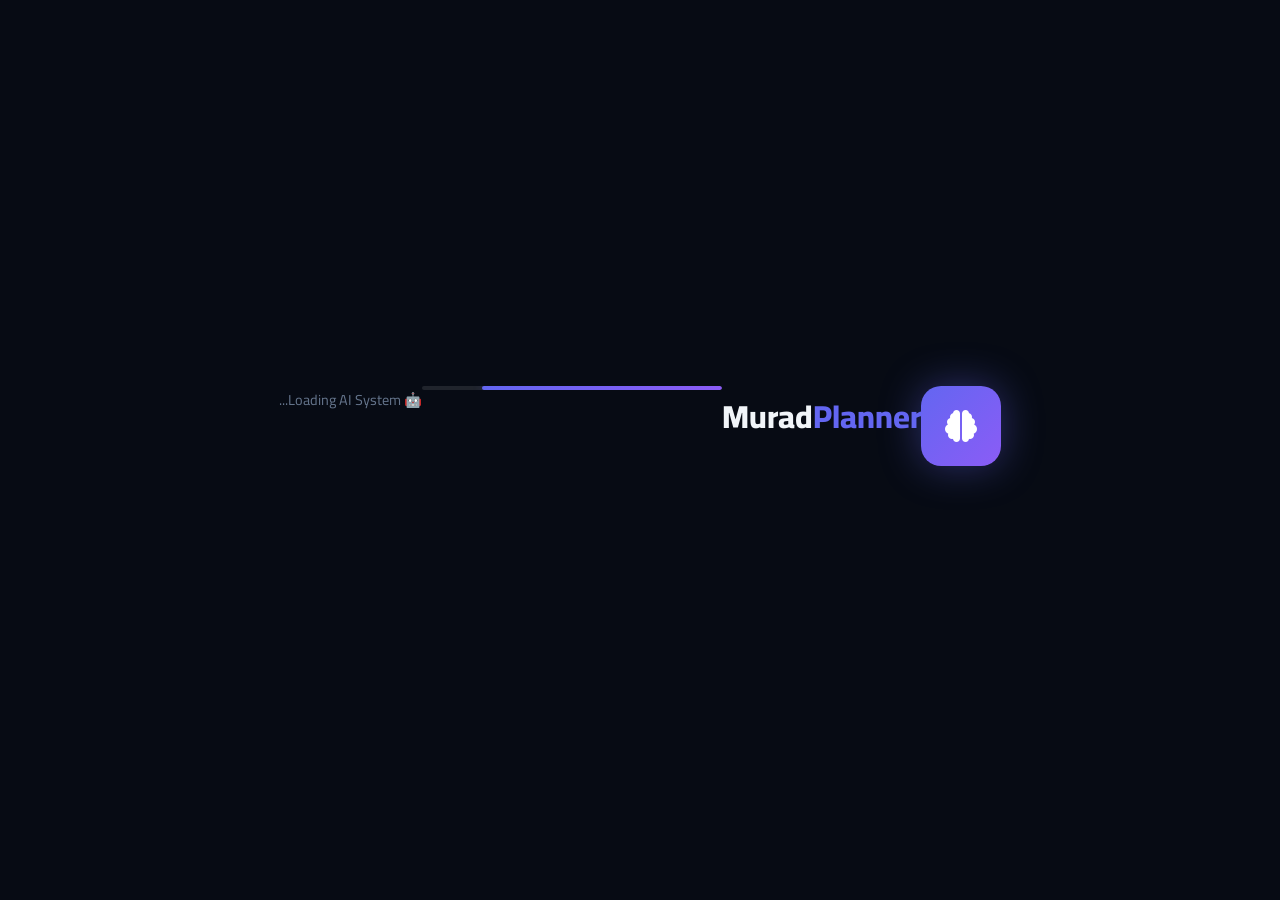
==== commit 1885998d: "fix(critical): Session 13 — Black layer, mobile UI, model picker portal, suggestions fix BUG 1 FIX —" ====
--- a/index.html
+++ b/index.html
@@ -602,8 +602,8 @@
   </main>
 
   <!-- ===== BLOCK DETAILS PANEL ===== -->
-  <div class="panel-overlay" id="panelOverlay" onclick="closeBlockPanel()"></div>
-  <aside class="block-panel" id="blockPanel">
+  <div class="panel-overlay" id="panelOverlay" onclick="closeBlockPanel()" style="display:none"></div>
+  <aside class="block-panel" id="blockPanel" style="display:none">
     <div class="panel-header">
       <h3 data-i18n="panel.title">تفاصيل البلوك</h3>
       <button class="btn-icon" onclick="closeBlockPanel()">
@@ -707,8 +707,8 @@
   <!-- ===== USER GUIDE BUTTON (moved to sidebar header — BUG #5) ===== -->
 
   <!-- ===== USER GUIDE MODAL ===== -->
-  <div class="guide-overlay" id="guideOverlay" onclick="closeUserGuide()"></div>
-  <aside class="guide-panel" id="guidePanel">
+  <div class="guide-overlay" id="guideOverlay" onclick="closeUserGuide()" style="display:none"></div>
+  <aside class="guide-panel" id="guidePanel" style="display:none">
     <div class="guide-header">
       <div class="guide-header-content">
         <div class="guide-icon"><i class="fas fa-book-open"></i></div>
--- a/css/layout.css
+++ b/css/layout.css
@@ -1333,3 +1333,274 @@
     height: auto !important;
   }
 }
+
+/* ============================================================
+   §28 — REAL MOBILE CHAT UI (ChatGPT-style)
+   Session 13 fix: proper mobile interface, not scaled-down desktop.
+   ============================================================ */
+
+/* === SUGGESTIONS: only visible before first message === */
+.ai-welcome {
+  display: flex;
+  flex-direction: column;
+  align-items: center;
+  justify-content: center;
+  gap: 1.5rem;
+  padding: 2rem 1rem;
+  min-height: 100%;
+  text-align: center;
+}
+
+/* Suggestions hide after first message sent */
+.ai-welcome.suggestions-hidden {
+  display: none !important;
+}
+
+/* Fade-out animation before removing */
+.ai-welcome.suggestions-hiding {
+  animation: suggestionsFadeOut 0.3s ease forwards;
+}
+
+@keyframes suggestionsFadeOut {
+  from { opacity: 1; transform: translateY(0); }
+  to   { opacity: 0; transform: translateY(-12px); }
+}
+
+/* === MOBILE: Full-screen chat interface === */
+@media (max-width: 899px) {
+
+  /* AI workspace fills entire screen — no margins, no padding */
+  .page#page-ai-workspace.active {
+    position: fixed !important;
+    inset: 0 !important;
+    height: 100dvh !important;
+    max-height: 100dvh !important;
+    padding: 0 !important;
+    margin: 0 !important;
+    display: flex !important;
+    flex-direction: column !important;
+    overflow: hidden !important;
+  }
+
+  /* Workspace layout fills parent */
+  .page#page-ai-workspace.active .ai-workspace-layout {
+    flex: 1;
+    min-height: 0;
+    border-radius: 0;
+    overflow: hidden;
+  }
+
+  /* AI Main area: column flex, fills space */
+  .page#page-ai-workspace.active .ai-main {
+    flex: 1;
+    min-height: 0;
+    display: flex;
+    flex-direction: column;
+    overflow: hidden;
+    position: relative;
+  }
+
+  /* Top bar: compact on mobile, account for safe area + hamburger */
+  .page#page-ai-workspace.active .ai-topbar {
+    flex-shrink: 0;
+    padding: max(12px, calc(8px + env(safe-area-inset-top))) 12px 8px;
+    min-height: 52px;
+    /* On mobile, offset for the hamburger button that lives in .app-header */
+    padding-top: calc(max(12px, calc(8px + env(safe-area-inset-top))) + 52px);
+    border-bottom: 1px solid var(--ai-border, rgba(255,255,255,0.08));
+    overflow-x: auto;
+    overflow-y: visible;
+    white-space: nowrap;
+    scrollbar-width: none;
+    gap: 6px;
+  }
+  .page#page-ai-workspace.active .ai-topbar::-webkit-scrollbar {
+    display: none;
+  }
+
+  /* Messages: flex:1, scroll only this area */
+  .page#page-ai-workspace.active .ai-messages {
+    flex: 1;
+    min-height: 0;
+    overflow-y: auto;
+    overflow-x: hidden;
+    -webkit-overflow-scrolling: touch;
+    overscroll-behavior-y: contain;
+    padding: 12px 12px 16px;
+    scroll-behavior: smooth;
+  }
+
+  /* Composer / input area: fixed at bottom, always visible above keyboard */
+  .page#page-ai-workspace.active .ai-input-area {
+    flex-shrink: 0;
+    position: relative;  /* stays in flex flow — not position:fixed */
+    padding: 8px 8px max(12px, calc(8px + env(safe-area-inset-bottom)));
+    padding-inline-start: max(8px, calc(8px + env(safe-area-inset-left)));
+    padding-inline-end: max(8px, calc(8px + env(safe-area-inset-right)));
+    background: var(--bg-primary, #0d0e1a);
+    border-top: 1px solid var(--ai-border, rgba(255,255,255,0.08));
+    z-index: 10;
+  }
+
+  /* Suggestions: 1 column on small phones, 2 columns on tablets */
+  .ai-suggestions-grid {
+    grid-template-columns: 1fr !important;
+    gap: 8px;
+    width: 100%;
+    max-width: 420px;
+  }
+
+  /* Suggestion cards: full width, comfortable tap target */
+  .ai-suggestion-card {
+    width: 100%;
+    min-height: 48px;
+    font-size: 0.875rem;
+    text-align: start;
+    padding: 12px 16px;
+    justify-content: flex-start;
+    gap: 10px;
+    border-radius: 12px;
+  }
+
+  /* Welcome screen on mobile */
+  .ai-welcome {
+    padding: 1.5rem 1rem;
+    gap: 1rem;
+  }
+
+  .ai-welcome-title {
+    font-size: 1.4rem;
+  }
+
+  .ai-welcome-subtitle {
+    font-size: 0.9rem;
+    opacity: 0.7;
+  }
+
+  /* Mode tabs: scrollable row */
+  .ai-mode-tabs {
+    display: flex !important;
+    overflow-x: auto;
+    scrollbar-width: none;
+    gap: 6px;
+    padding-bottom: 2px;
+    flex-shrink: 0;
+  }
+  .ai-mode-tabs::-webkit-scrollbar { display: none; }
+
+  .ai-mode-tab {
+    flex-shrink: 0;
+    font-size: 0.78rem;
+    padding: 6px 10px;
+    white-space: nowrap;
+    border-radius: 20px;
+  }
+
+  /* Model selector: compact */
+  .ai-model-btn {
+    font-size: 0.78rem;
+    padding: 5px 10px;
+    gap: 6px;
+    flex-shrink: 0;
+    max-width: 160px;
+  }
+  .ai-model-btn span {
+    overflow: hidden;
+    text-overflow: ellipsis;
+    white-space: nowrap;
+  }
+
+  /* Message bubbles on mobile */
+  .ai-message {
+    max-width: 100% !important;
+  }
+
+  .ai-message-bubble {
+    max-width: 85vw;
+    word-break: break-word;
+    overflow-wrap: anywhere;
+    font-size: 0.9rem;
+  }
+
+  .ai-message.user .ai-message-bubble {
+    font-size: 0.9rem;
+  }
+
+  /* Composer textarea */
+  .agent-input-textarea,
+  #aiInputTextarea {
+    font-size: 16px !important; /* Prevent iOS zoom on focus */
+    min-height: 44px;
+  }
+
+  /* Agent toolbar (send button area): compact */
+  .agent-toolbar {
+    gap: 6px;
+  }
+
+  .agent-send-btn {
+    min-width: 40px;
+    min-height: 40px;
+    width: 40px;
+    height: 40px;
+  }
+
+  /* Preview bar (attachments) */
+  .agent-previews-bar {
+    padding: 4px 0;
+  }
+
+  /* Model picker portal on mobile: bottom sheet style */
+  #aiModelDropdownPortal {
+    position: fixed !important;
+    bottom: 0 !important;
+    top: auto !important;
+    left: 0 !important;
+    right: 0 !important;
+    width: 100% !important;
+    max-width: 100% !important;
+    border-radius: 20px 20px 0 0 !important;
+    max-height: 65dvh !important;
+    padding-bottom: max(16px, env(safe-area-inset-bottom));
+    animation: modelPortalBottomSheet 0.25s ease !important;
+  }
+
+  @keyframes modelPortalBottomSheet {
+    from { transform: translateY(100%); }
+    to   { transform: translateY(0); }
+  }
+}
+
+/* === Tablet (768-1024px): 2-column suggestions, sidebar visible === */
+@media (min-width: 900px) and (max-width: 1024px) {
+  .ai-suggestions-grid {
+    grid-template-columns: repeat(2, 1fr);
+    gap: 10px;
+  }
+
+  .ai-topbar {
+    padding-top: max(10px, calc(10px + env(safe-area-inset-top)));
+  }
+}
+
+/* === KEYBOARD AWARENESS on mobile ===
+   When virtual keyboard opens, visualViewport shrinks.
+   The JS in floating-dock.js handles dvh resize.
+   CSS fallback: ensure min-height doesn't trap the layout.
+*/
+@supports (height: 100dvh) {
+  @media (max-width: 899px) {
+    .page#page-ai-workspace.active {
+      height: 100dvh !important;
+    }
+  }
+}
+
+/* === PREVENT BODY SCROLL when AI workspace is open on mobile === */
+@media (max-width: 899px) {
+  body:has(#page-ai-workspace.active) {
+    overflow: hidden;
+    height: 100dvh;
+  }
+}
+
--- a/css/ai-workspace.css
+++ b/css/ai-workspace.css
@@ -2386,3 +2386,32 @@
   -webkit-text-fill-color: transparent;
   background-clip: text;
 }
+
+/* ============================================================
+   MODEL PICKER PORTAL — Fixed position, always on top, never clipped
+   ============================================================ */
+#aiModelDropdownPortal {
+  position: fixed;
+  z-index: 2147483647; /* max possible z-index */
+  width: 300px;
+  background: var(--ai-surface, #1a1b2e);
+  border: 1px solid var(--ai-border, rgba(255,255,255,0.1));
+  border-radius: 16px;
+  box-shadow: 0 24px 60px rgba(0,0,0,0.5), 0 8px 20px rgba(0,0,0,0.3);
+  max-height: 400px;
+  overflow-y: auto;
+  backdrop-filter: blur(20px);
+  -webkit-backdrop-filter: blur(20px);
+  /* Smooth appear */
+  animation: modelPortalIn 0.15s ease;
+}
+
+@keyframes modelPortalIn {
+  from { opacity: 0; transform: translateY(-6px) scale(0.97); }
+  to   { opacity: 1; transform: translateY(0) scale(1); }
+}
+
+/* Scrollbar inside portal */
+#aiModelDropdownPortal::-webkit-scrollbar { width: 4px; }
+#aiModelDropdownPortal::-webkit-scrollbar-track { background: transparent; }
+#aiModelDropdownPortal::-webkit-scrollbar-thumb { background: var(--ai-border, rgba(255,255,255,0.2)); border-radius: 2px; }
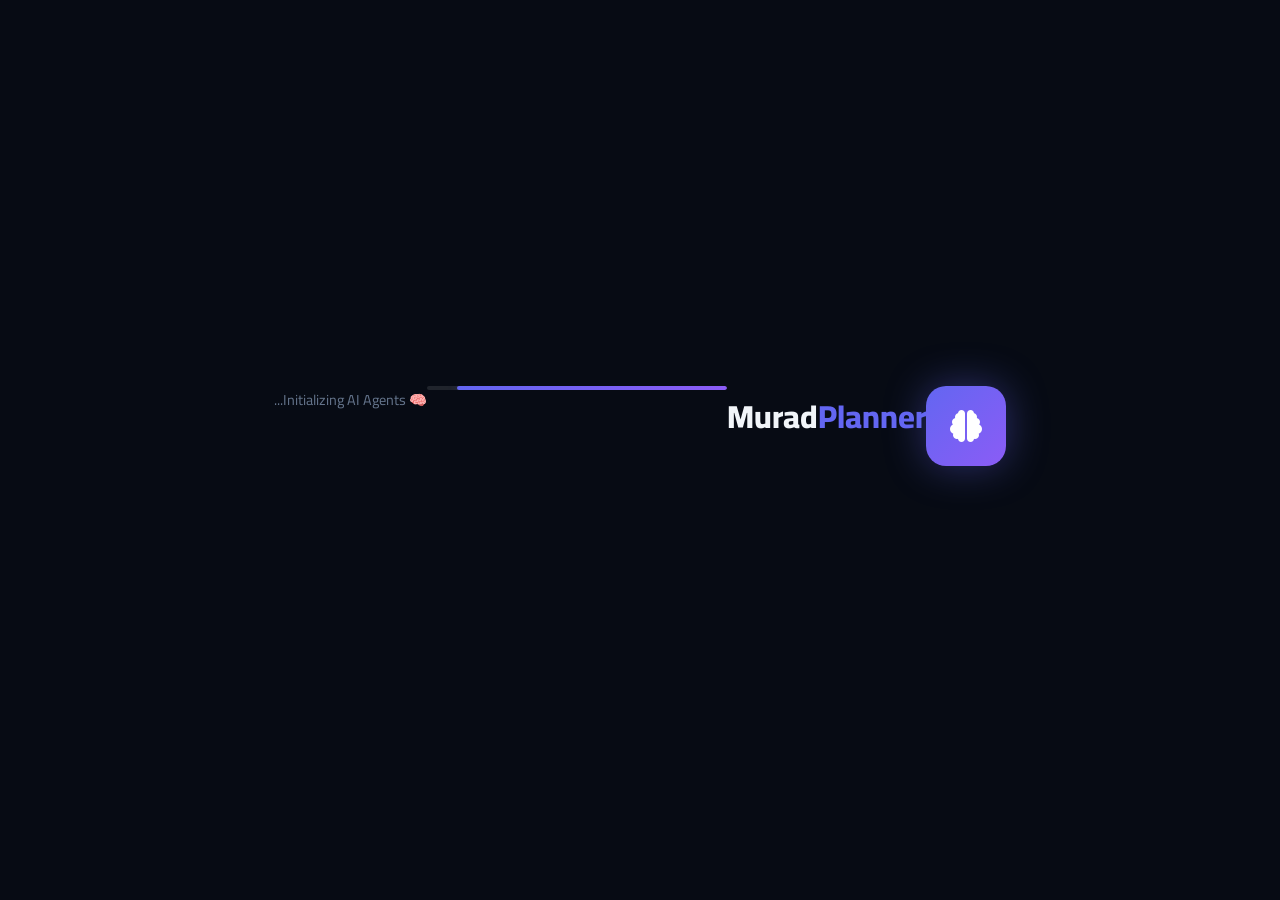
==== commit f306ea73: "feat(pdf): rebuild PDF export system with clean architecture, premium Arabic RTL report, and per-blo" ====
--- a/index.html
+++ b/index.html
@@ -17,7 +17,6 @@
   <!-- Cross-Browser Compatibility -->
   <link rel="stylesheet" href="css/cross-browser.css" />
   <link rel="stylesheet" href="css/style.css" />
-  <link rel="stylesheet" href="css/pdf-report.css" />
   <link rel="stylesheet" href="css/ai-workspace.css" />
   <link rel="stylesheet" href="css/floating-dock.css" />
   <link rel="stylesheet" href="css/ai-enhancements.css" />
@@ -765,8 +764,12 @@
   <script src="js/store.js"></script>
   <script src="js/timer.js"></script>
   <script src="js/sound.js"></script>
-  <script src="js/bidi.js"></script>
-  <script src="js/export-pdf.js"></script>
+  <!-- PDF Report Engine (clean architecture: utils → theme → data → renderers → engine) -->
+  <script src="js/pdf/pdf-utils.js"></script>
+  <script src="js/pdf/pdf-theme.js"></script>
+  <script src="js/pdf/pdf-data.js"></script>
+  <script src="js/pdf/pdf-renderers.js"></script>
+  <script src="js/pdf/pdf-engine.js"></script>
   <script src="js/app.js"></script>
   <!-- AI System -->
   <script src="js/ai-providers.js"></script>
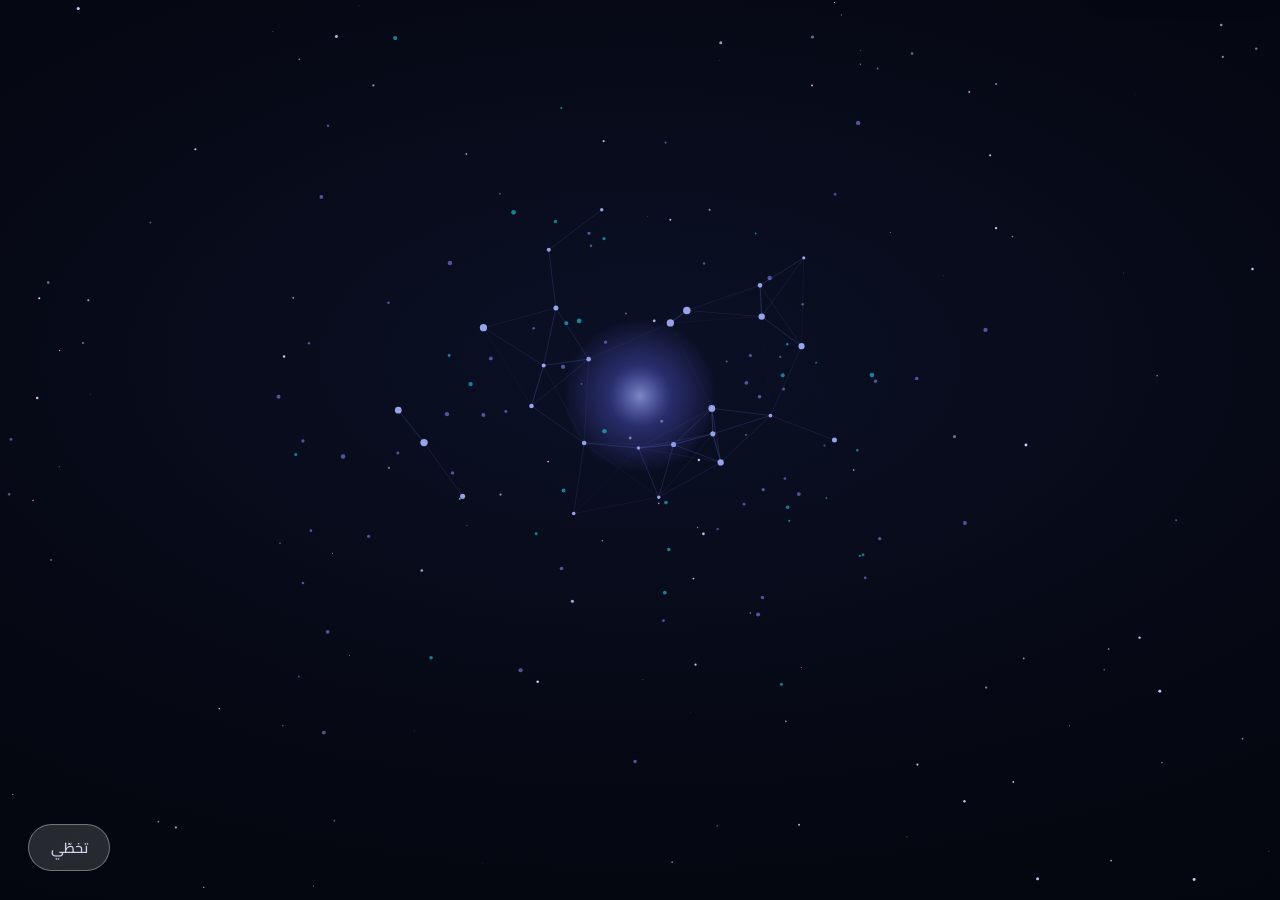
==== commit 809d17cb: "feat: global-grade hardening, cinematic intro, a11y & UI polish (v1.1.0) SECURITY (critical): - Fix " ====
--- a/index.html
+++ b/index.html
@@ -4,10 +4,21 @@
 <head>
   <meta charset="UTF-8" />
   <meta name="viewport" content="width=device-width, initial-scale=1.0, viewport-fit=cover" />
-  <title>Murad Learning Planner</title>
+  <title>Murad Learning Planner — نظام التعلم اليومي المتقدم</title>
+  <meta name="description"
+    content="منصة التعلم اليومي المتقدمة: جدول أسبوعي بأنماط A/B/C/D، لوحة تنفيذ يومية بمؤقتات ذكية، مساعد ذكاء اصطناعي متكامل، وتقارير PDF احترافية. Advanced daily learning planner with weekly patterns, smart timers, and an integrated AI workspace." />
+  <meta name="theme-color" content="#0a0e1a" media="(prefers-color-scheme: dark)" />
+  <meta name="theme-color" content="#f4f6fb" media="(prefers-color-scheme: light)" />
+  <meta name="color-scheme" content="dark light" />
+  <meta property="og:title" content="Murad Learning Planner" />
+  <meta property="og:description" content="نظام التعلم اليومي المتقدم — Weekly patterns, daily execution board, smart timers & AI workspace." />
+  <meta property="og:type" content="website" />
+  <meta property="og:locale" content="ar_SA" />
+  <meta property="og:locale:alternate" content="en_US" />
   <link rel="icon" type="image/x-icon" href="/favicon.ico" />
   <link rel="preconnect" href="https://fonts.googleapis.com" />
   <link rel="preconnect" href="https://fonts.gstatic.com" crossorigin />
+  <link rel="preconnect" href="https://cdn.jsdelivr.net" crossorigin />
   <link
     href="https://fonts.googleapis.com/css2?family=Inter:wght@300;400;500;600;700;800;900&family=Cairo:wght@300;400;500;600;700;800;900&display=swap"
     rel="stylesheet" />
@@ -23,9 +34,16 @@
   <link rel="stylesheet" href="css/stabilization.css" />
   <!-- AI Agent v5 — modern chat UI -->
   <link rel="stylesheet" href="css/ai-agent.css" />
+  <!-- Cinematic intro + a11y skip-link -->
+  <link rel="stylesheet" href="css/intro.css" />
+  <!-- UI polish: micro-interactions & motion (loads last, additive only) -->
+  <link rel="stylesheet" href="css/polish.css" />
 </head>
 
 <body>
+  <!-- Skip to content (a11y) -->
+  <a href="#mainContent" class="skip-link" data-i18n="a11y.skipToContent">تخطّي إلى المحتوى</a>
+
   <!-- ===== LOADING SCREEN ===== -->
   <div id="loading-screen" class="loading-screen">
     <div class="loading-content">
@@ -294,14 +312,14 @@
 
       <div class="week-controls">
         <div class="week-selector">
-          <button class="btn-icon" onclick="changeWeek(-1)">
-            <i class="fas fa-chevron-right"></i>
+          <button class="btn-icon" onclick="changeWeek(-1)" aria-label="الأسبوع السابق" title="الأسبوع السابق">
+            <i class="fas fa-chevron-right" aria-hidden="true"></i>
           </button>
           <span class="week-label"><i class="fas fa-calendar-week"></i>
             <span data-i18n="weekly.week">الأسبوع</span>
             <span id="currentWeekNum">1</span></span>
-          <button class="btn-icon" onclick="changeWeek(1)">
-            <i class="fas fa-chevron-left"></i>
+          <button class="btn-icon" onclick="changeWeek(1)" aria-label="الأسبوع التالي" title="الأسبوع التالي">
+            <i class="fas fa-chevron-left" aria-hidden="true"></i>
           </button>
         </div>
         <div class="auto-save-indicator" id="autoSaveIndicator">
@@ -386,28 +404,28 @@
         </div>
         <div class="integration-form">
           <div class="int-input-group">
-            <label data-i18n="integration.math">المفهوم الرياضي</label>
+            <label for="intMath" data-i18n="integration.math">المفهوم الرياضي</label>
             <input type="text" id="intMath" placeholder="e.g. Vectors" class="int-input" />
           </div>
           <div class="int-connector"><i class="fas fa-plus"></i></div>
           <div class="int-input-group">
-            <label data-i18n="integration.prog">المفهوم البرمجي</label>
+            <label for="intProg" data-i18n="integration.prog">المفهوم البرمجي</label>
             <input type="text" id="intProg" placeholder="e.g. NumPy Arrays" class="int-input" />
           </div>
           <div class="int-connector"><i class="fas fa-plus"></i></div>
           <div class="int-input-group">
-            <label data-i18n="integration.cs">مفهوم علوم الحاسوب</label>
+            <label for="intCS" data-i18n="integration.cs">مفهوم علوم الحاسوب</label>
             <input type="text" id="intCS" placeholder="e.g. Memory Layout" class="int-input" />
           </div>
           <div class="int-connector"><i class="fas fa-arrow-down"></i></div>
           <div class="int-result-group">
-            <label data-i18n="integration.result">الناتج المتكامل</label>
+            <label for="intResult" data-i18n="integration.result">الناتج المتكامل</label>
             <input type="text" id="intResult" placeholder="e.g. Vector Similarity Tool" class="int-input" />
           </div>
         </div>
         <div class="integration-diagram" id="integrationDiagram"></div>
         <div class="int-relation-group">
-          <label data-i18n="integration.relation">كيف ترتبط معاً؟</label>
+          <label for="intRelation" data-i18n="integration.relation">كيف ترتبط معاً؟</label>
           <textarea id="intRelation" rows="4" placeholder="اشرح العلاقة بين المفاهيم..."
             class="int-textarea"></textarea>
         </div>
@@ -437,7 +455,7 @@
             </h3>
           </div>
           <div class="setting-item">
-            <label data-i18n="settings.defaultSound">نغمة التنبيه الافتراضية</label>
+            <label for="defaultSound" data-i18n="settings.defaultSound">نغمة التنبيه الافتراضية</label>
             <select class="setting-select" id="defaultSound" onchange="saveSettings()">
               <option value="bell">Classic Bell 🔔</option>
               <option value="digital">Digital Alarm 📳</option>
@@ -453,7 +471,7 @@
           </div>
           <div class="sound-library" id="soundLibrary"></div>
           <div class="setting-item">
-            <label data-i18n="settings.volume">مستوى الصوت</label>
+            <label for="alarmVolume" data-i18n="settings.volume">مستوى الصوت</label>
             <div class="slider-wrap">
               <input type="range" min="0" max="100" value="70" class="setting-slider" id="alarmVolume"
                 onchange="saveSettings()" />
@@ -470,7 +488,7 @@
             </div>
           </div>
           <div class="setting-item">
-            <label data-i18n="settings.repeatCount">عدد التكرارات</label>
+            <label for="repeatCount" data-i18n="settings.repeatCount">عدد التكرارات</label>
             <select class="setting-select" id="repeatCount" onchange="saveSettings()">
               <option value="1">1</option>
               <option value="2">2</option>
@@ -480,7 +498,7 @@
             </select>
           </div>
           <div class="setting-item">
-            <label data-i18n="settings.duration">مدة التنبيه</label>
+            <label for="alarmDuration" data-i18n="settings.duration">مدة التنبيه</label>
             <select class="setting-select" id="alarmDuration" onchange="saveSettings()">
               <option value="5">5 ثواني</option>
               <option value="10" selected>10 ثواني</option>
@@ -493,7 +511,7 @@
             <label data-i18n="settings.uploadSound">رفع نغمة مخصصة</label>
             <div class="upload-sound-area">
               <input type="file" id="customSoundFile" accept=".mp3,.wav,.ogg,.m4a" style="display: none"
-                onchange="uploadCustomSound(this)" />
+                onchange="uploadCustomSound(this)" aria-label="رفع ملف صوتي" />
               <button class="btn-secondary" onclick="document.getElementById('customSoundFile').click()">
                 <i class="fas fa-upload"></i>
                 <span data-i18n="settings.upload">رفع ملف صوتي</span>
@@ -543,19 +561,28 @@
             </div>
           </div>
           <div class="setting-item">
-            <label data-i18n="settings.userName">اسم المستخدم</label>
+            <label for="userName" data-i18n="settings.userName">اسم المستخدم</label>
             <input type="text" class="setting-input" id="userName" value="Murad" onchange="saveSettings()"
               placeholder="أدخل اسمك" />
           </div>
           <div class="setting-item">
-            <label data-i18n="settings.weekStart">بداية الأسبوع من</label>
+            <label for="weekStartDate" data-i18n="settings.weekStart">بداية الأسبوع من</label>
             <input type="date" class="setting-input" id="weekStartDate" onchange="saveSettings()" />
           </div>
           <div class="setting-item">
             <label data-i18n="settings.notifications">الإشعارات</label>
             <div class="toggle-wrap">
               <label class="toggle">
-                <input type="checkbox" id="enableNotifications" checked onchange="saveSettings()" />
+                <input type="checkbox" id="enableNotifications" checked onchange="saveSettings()" aria-label="تفعيل الإشعارات" />
+                <span class="toggle-slider"></span>
+              </label>
+            </div>
+          </div>
+          <div class="setting-item">
+            <label data-i18n="settings.intro" title="تُعطّل تلقائياً عند تفضيل تقليل الحركة">المقدمة السينمائية عند البدء</label>
+            <div class="toggle-wrap">
+              <label class="toggle">
+                <input type="checkbox" id="enableIntro" checked onchange="saveSettings()" aria-label="تفعيل المقدمة السينمائية" />
                 <span class="toggle-slider"></span>
               </label>
             </div>
@@ -605,49 +632,49 @@
   <aside class="block-panel" id="blockPanel" style="display:none">
     <div class="panel-header">
       <h3 data-i18n="panel.title">تفاصيل البلوك</h3>
-      <button class="btn-icon" onclick="closeBlockPanel()">
-        <i class="fas fa-times"></i>
+      <button class="btn-icon" onclick="closeBlockPanel()" aria-label="إغلاق اللوحة" title="إغلاق">
+        <i class="fas fa-times" aria-hidden="true"></i>
       </button>
     </div>
     <div class="panel-body" id="panelBody">
       <div class="panel-field">
-        <label data-i18n="panel.name">اسم البلوك</label>
+        <label for="panelName" data-i18n="panel.name">اسم البلوك</label>
         <input type="text" id="panelName" class="panel-input" />
       </div>
       <div class="panel-field">
-        <label data-i18n="panel.time">الوقت</label>
+        <label for="panelTimeStart" data-i18n="panel.time">الوقت</label>
         <div class="time-inputs">
-          <input type="text" id="panelTimeStart" class="panel-input time-input" placeholder="08:00" />
-          <span>-</span>
-          <input type="text" id="panelTimeEnd" class="panel-input time-input" placeholder="09:00" />
+          <input type="text" id="panelTimeStart" class="panel-input time-input" placeholder="08:00" aria-label="وقت البداية" />
+          <span aria-hidden="true">-</span>
+          <input type="text" id="panelTimeEnd" class="panel-input time-input" placeholder="09:00" aria-label="وقت النهاية" />
         </div>
       </div>
       <div class="panel-field">
-        <label data-i18n="panel.activity">النشاط</label>
+        <label for="panelActivity" data-i18n="panel.activity">النشاط</label>
         <textarea id="panelActivity" class="panel-textarea" rows="2"></textarea>
       </div>
       <div class="panel-field">
-        <label data-i18n="panel.goal">الهدف</label>
+        <label for="panelGoal" data-i18n="panel.goal">الهدف</label>
         <textarea id="panelGoal" class="panel-textarea" rows="2"></textarea>
       </div>
       <div class="panel-field">
-        <label data-i18n="panel.learn">ماذا سأتعلم؟</label>
+        <label for="panelLearn" data-i18n="panel.learn">ماذا سأتعلم؟</label>
         <textarea id="panelLearn" class="panel-textarea" rows="2"></textarea>
       </div>
       <div class="panel-field">
-        <label data-i18n="panel.apply">ماذا سأطبق؟</label>
+        <label for="panelApply" data-i18n="panel.apply">ماذا سأطبق؟</label>
         <textarea id="panelApply" class="panel-textarea" rows="2"></textarea>
       </div>
       <div class="panel-field">
-        <label data-i18n="panel.notes">الملاحظات</label>
+        <label for="panelNotes" data-i18n="panel.notes">الملاحظات</label>
         <textarea id="panelNotes" class="panel-textarea" rows="3"></textarea>
       </div>
       <div class="panel-field">
-        <label data-i18n="panel.outputs">المخرجات المتوقعة</label>
+        <label for="panelOutputs" data-i18n="panel.outputs">المخرجات المتوقعة</label>
         <textarea id="panelOutputs" class="panel-textarea" rows="2"></textarea>
       </div>
       <div class="panel-field">
-        <label data-i18n="panel.sound">نغمة التنبيه</label>
+        <label for="panelSound" data-i18n="panel.sound">نغمة التنبيه</label>
         <select class="setting-select" id="panelSound">
           <option value="">الافتراضي</option>
           <option value="bell">Classic Bell 🔔</option>
@@ -716,8 +743,8 @@
           <p>Murad Learning Planner</p>
         </div>
       </div>
-      <button class="guide-close-btn" onclick="closeUserGuide()">
-        <i class="fas fa-times"></i>
+      <button class="guide-close-btn" onclick="closeUserGuide()" aria-label="إغلاق الدليل" title="إغلاق">
+        <i class="fas fa-times" aria-hidden="true"></i>
       </button>
     </div>
     <div class="guide-tabs">
@@ -754,6 +781,8 @@
 
   <!-- Cross-Browser Guard — must load FIRST, before any other script -->
   <script src="js/cross-browser-guard.js"></script>
+  <!-- Cinematic intro engine (guards: reduced-motion / settings / session) -->
+  <script src="js/intro.js"></script>
   <!-- i18n System (load first) -->
   <script src="js/i18n/ar.js"></script>
   <script src="js/i18n/en.js"></script>
--- a/css/cross-browser.css
+++ b/css/cross-browser.css
@@ -187,25 +187,30 @@
 /* ── 9. Flex Compatibility ───────────────────────────────────
    Vendor prefixes for older Safari/Android WebView.
    ─────────────────────────────────────────────────────────── */
-.glass-card,
+/*
+  NOTE: .glass-card, .sidebar-footer, .loading-content, .loading-logo,
+  and .section-header were REMOVED from this list. They are simple
+  block/stacking containers in style.css (no display:flex intended —
+  their children stack vertically via normal block flow or
+  text-align:center). Forcing display:flex (row direction) on them here
+  broke their layout badly (e.g. the Settings page rendered as a
+  garbled horizontal strip, and the loading screen showed the logo
+  beside the title instead of stacked above it). .week-day-header and
+  .block-row were also removed — confirmed dead/unused selectors with
+  zero references anywhere else in the codebase.
+*/
 .status-card,
 .page-header,
 .page-actions,
 .nav-item,
 .sidebar-header,
-.sidebar-footer,
 .user-info,
 .sidebar-actions,
-.section-header,
 .card-header-inner,
 .btn-primary,
 .btn-secondary,
 .btn-icon,
-.loading-content,
-.loading-logo,
 .logo,
-.week-day-header,
-.block-row,
 .two-col {
   display: -webkit-box;
   display: -webkit-flex;
@@ -321,18 +326,20 @@
 }
 
 @media (max-width: 899px) {
-  /* RTL: sidebar slides right to hide */
+  /* RTL: sidebar is anchored at inset-inline-end (→ physical LEFT edge
+     in RTL), so hiding it means moving further LEFT (negative X).
+     Kept in sync with the authoritative rule in layout.css §4. */
   .sidebar {
+    -webkit-transform: translateX(calc(-1 * var(--sidebar-w, 260px)));
+    -ms-transform: translateX(-260px);
+    transform: translateX(calc(-1 * var(--sidebar-w, 260px)));
+  }
+
+  [data-lang="en"] .sidebar,
+  [dir="ltr"] .sidebar {
     -webkit-transform: translateX(var(--sidebar-w, 260px));
     -ms-transform: translateX(260px);
     transform: translateX(var(--sidebar-w, 260px));
-  }
-
-  [data-lang="en"] .sidebar,
-  [dir="ltr"] .sidebar {
-    -webkit-transform: translateX(calc(-1 * var(--sidebar-w, 260px)));
-    -ms-transform: translateX(-260px);
-    transform: translateX(calc(-1 * var(--sidebar-w, 260px)));
   }
 
   .sidebar.open {
@@ -428,7 +435,8 @@
 /* ── 320px: iPhone SE 1st gen, old Android ─────────────────*/
 @media (max-width: 320px) {
   :root { --sidebar-w: 240px; }
-  .page.active { padding: 0.75rem; padding-bottom: calc(0.75rem + var(--safe-bottom)); }
+  /* padding-top keeps clearance for the fixed hamburger button (layout.css §8) */
+  .page.active { padding: 0.75rem; padding-top: calc(0.75rem + 56px); padding-bottom: calc(0.75rem + var(--safe-bottom)); }
   .page-header { flex-direction: column; gap: 0.75rem; }
   .page-title h1 { font-size: 1.2rem; }
   .status-grid { grid-template-columns: 1fr 1fr; gap: 0.5rem; }
@@ -442,7 +450,8 @@
 
 /* ── 360px: Galaxy S, Pixel standard ──────────────────────*/
 @media (min-width: 321px) and (max-width: 360px) {
-  .page.active { padding: 0.875rem; padding-bottom: calc(0.875rem + var(--safe-bottom)); }
+  /* padding-top keeps clearance for the fixed hamburger button (layout.css §8) */
+  .page.active { padding: 0.875rem; padding-top: calc(0.875rem + 56px); padding-bottom: calc(0.875rem + var(--safe-bottom)); }
   .status-grid { grid-template-columns: 1fr 1fr; gap: 0.5rem; }
   .week-overview { grid-template-columns: repeat(2, 1fr); }
   .two-col { grid-template-columns: 1fr; }
@@ -452,7 +461,8 @@
 
 /* ── 375px: iPhone 6/7/8/X/SE2 ──────────────────────────*/
 @media (min-width: 361px) and (max-width: 375px) {
-  .page.active { padding: 1rem; padding-bottom: calc(1rem + var(--safe-bottom)); }
+  /* padding-top keeps clearance for the fixed hamburger button (layout.css §8) */
+  .page.active { padding: 1rem; padding-top: calc(1rem + 56px); padding-bottom: calc(1rem + var(--safe-bottom)); }
   .status-grid { grid-template-columns: repeat(2, 1fr); }
   .week-overview { grid-template-columns: repeat(2, 1fr); }
   .two-col { grid-template-columns: 1fr; }
@@ -460,7 +470,8 @@
 
 /* ── 390px: iPhone 14/15 ─────────────────────────────────*/
 @media (min-width: 376px) and (max-width: 390px) {
-  .page.active { padding: 1rem; padding-bottom: calc(1rem + var(--safe-bottom)); }
+  /* padding-top keeps clearance for the fixed hamburger button (layout.css §8) */
+  .page.active { padding: 1rem; padding-top: calc(1rem + 56px); padding-bottom: calc(1rem + var(--safe-bottom)); }
   .status-grid { grid-template-columns: repeat(2, 1fr); }
   .week-overview { grid-template-columns: repeat(2, 1fr); }
   .two-col { grid-template-columns: 1fr; }
@@ -468,7 +479,8 @@
 
 /* ── 414px: iPhone Plus, Pixel XL ───────────────────────*/
 @media (min-width: 391px) and (max-width: 414px) {
-  .page.active { padding: 1rem; padding-bottom: calc(1rem + var(--safe-bottom)); }
+  /* padding-top keeps clearance for the fixed hamburger button (layout.css §8) */
+  .page.active { padding: 1rem; padding-top: calc(1rem + 56px); padding-bottom: calc(1rem + var(--safe-bottom)); }
   .status-grid { grid-template-columns: repeat(2, 1fr); }
   .week-overview { grid-template-columns: repeat(3, 1fr); }
   .two-col { grid-template-columns: 1fr; }
@@ -476,7 +488,8 @@
 
 /* ── 480px: Small tablets, large phones landscape ────────*/
 @media (min-width: 415px) and (max-width: 480px) {
-  .page.active { padding: 1.25rem; padding-bottom: calc(1.25rem + var(--safe-bottom)); }
+  /* padding-top keeps clearance for the fixed hamburger button (layout.css §8) */
+  .page.active { padding: 1.25rem; padding-top: calc(1.25rem + 56px); padding-bottom: calc(1.25rem + var(--safe-bottom)); }
   .status-grid { grid-template-columns: repeat(2, 1fr); }
   .week-overview { grid-template-columns: repeat(3, 1fr); }
   .two-col { grid-template-columns: 1fr; }
@@ -484,7 +497,8 @@
 
 /* ── 768px: iPad portrait, small tablets ─────────────────*/
 @media (min-width: 481px) and (max-width: 768px) {
-  .page.active { padding: 1.25rem; padding-bottom: calc(1.25rem + var(--safe-bottom)); }
+  /* padding-top keeps clearance for the fixed hamburger button (layout.css §8) */
+  .page.active { padding: 1.25rem; padding-top: calc(1.25rem + 56px); padding-bottom: calc(1.25rem + var(--safe-bottom)); }
   .status-grid { grid-template-columns: repeat(4, 1fr); }
   .week-overview { grid-template-columns: repeat(4, 1fr); }
   .two-col { grid-template-columns: 1fr; }
@@ -545,8 +559,10 @@
    Handle phones in landscape mode (short viewport, wide width).
    ─────────────────────────────────────────────────────────── */
 @media (max-width: 900px) and (orientation: landscape) {
+  /* padding-top keeps clearance for the fixed hamburger button (layout.css §8) */
   .page.active {
     padding: 0.75rem;
+    padding-top: calc(0.75rem + 56px);
     padding-bottom: calc(0.75rem + var(--safe-bottom));
   }
   .page-header {
@@ -618,15 +634,11 @@
     padding: 0.6rem 0.75rem;
   }
 
-  /* Page header margin for hamburger menu */
-  .page-header {
-    margin-top: 3.5rem;
-  }
-
-  /* AI workspace page: no top margin (full-screen) */
-  .page#page-ai-workspace.active .page-header {
-    margin-top: 0;
-  }
+  /* NOTE: hamburger-button clearance is handled exclusively via
+     .page.active { padding-top } (layout.css §8 + overrides above in
+     this file). A duplicate `.page-header { margin-top }` mechanism
+     used to live here — removed to avoid two competing/inconsistent
+     fixes for the same spacing problem (double-spacing risk). */
 
   /* Prevent tables from overflowing */
   table {
--- a/css/intro.css
+++ b/css/intro.css
@@ -0,0 +1,175 @@
+/* ============================================================
+   CINEMATIC INTRO — Murad Learning Planner
+   Deep-space → neural constellation → logo reveal.
+   • Fully skippable (button / Esc / click)
+   • Auto-disabled: prefers-reduced-motion, settings toggle,
+     or already played this session
+   • Pure CSS + lightweight canvas 2D (no 3D libs) for performance
+   ============================================================ */
+
+.cinematic-intro {
+  position: fixed;
+  inset: 0;
+  z-index: 100000;
+  background: radial-gradient(ellipse 120% 90% at 50% 40%, #0b1026 0%, #060915 45%, #020409 100%);
+  display: flex;
+  align-items: center;
+  justify-content: center;
+  overflow: hidden;
+  opacity: 1;
+  transition: opacity 0.7s cubic-bezier(0.22, 1, 0.36, 1);
+}
+
+.cinematic-intro.intro-fade-out {
+  opacity: 0;
+  pointer-events: none;
+}
+
+.cinematic-intro canvas {
+  position: absolute;
+  inset: 0;
+  width: 100%;
+  height: 100%;
+  display: block;
+}
+
+/* ---- Brand reveal ---- */
+.intro-brand {
+  position: relative;
+  z-index: 2;
+  text-align: center;
+  opacity: 0;
+  transform: translateY(14px) scale(0.96);
+  transition: opacity 0.9s cubic-bezier(0.22, 1, 0.36, 1),
+              transform 0.9s cubic-bezier(0.22, 1, 0.36, 1);
+  pointer-events: none;
+}
+
+.cinematic-intro.intro-reveal .intro-brand {
+  opacity: 1;
+  transform: translateY(0) scale(1);
+}
+
+.intro-brand .intro-logo-icon {
+  width: 84px;
+  height: 84px;
+  margin: 0 auto 1.1rem;
+  display: flex;
+  align-items: center;
+  justify-content: center;
+  font-size: 2.4rem;
+  color: #fff;
+  border-radius: 26px;
+  background: linear-gradient(135deg, #6366f1 0%, #8b5cf6 55%, #06b6d4 120%);
+  box-shadow:
+    0 0 40px rgba(99, 102, 241, 0.55),
+    0 0 90px rgba(139, 92, 246, 0.35),
+    inset 0 1px 0 rgba(255, 255, 255, 0.25);
+}
+
+.intro-brand h1 {
+  margin: 0;
+  font-family: 'Inter', 'Cairo', sans-serif;
+  font-size: clamp(2rem, 6vw, 3.2rem);
+  font-weight: 800;
+  letter-spacing: 0.02em;
+  color: #eef1ff;
+  text-shadow: 0 0 30px rgba(99, 102, 241, 0.6);
+}
+
+.intro-brand h1 span {
+  background: linear-gradient(90deg, #818cf8, #a78bfa, #22d3ee);
+  -webkit-background-clip: text;
+  background-clip: text;
+  -webkit-text-fill-color: transparent;
+}
+
+.intro-brand .intro-tagline {
+  margin-top: 0.6rem;
+  font-family: 'Cairo', 'Inter', sans-serif;
+  font-size: clamp(0.85rem, 2.4vw, 1.05rem);
+  color: rgba(196, 203, 235, 0.85);
+  letter-spacing: 0.04em;
+}
+
+/* ---- Center flash at convergence moment ---- */
+.intro-flash {
+  position: absolute;
+  z-index: 1;
+  width: 8px;
+  height: 8px;
+  border-radius: 50%;
+  background: #cdd6ff;
+  opacity: 0;
+  filter: blur(2px);
+  pointer-events: none;
+}
+
+.cinematic-intro.intro-flashing .intro-flash {
+  animation: introFlash 0.55s ease-out forwards;
+}
+
+@keyframes introFlash {
+  0%   { opacity: 0.95; transform: scale(1); box-shadow: 0 0 30px 18px rgba(165, 180, 252, 0.9); }
+  100% { opacity: 0; transform: scale(34); box-shadow: 0 0 90px 60px rgba(99, 102, 241, 0); }
+}
+
+/* ---- Skip button ---- */
+.intro-skip-btn {
+  position: absolute;
+  z-index: 3;
+  bottom: max(28px, env(safe-area-inset-bottom, 28px));
+  inset-inline-end: 28px;
+  padding: 0.55rem 1.35rem;
+  font-family: 'Cairo', 'Inter', sans-serif;
+  font-size: 0.9rem;
+  font-weight: 600;
+  color: rgba(226, 231, 255, 0.9);
+  background: rgba(255, 255, 255, 0.06);
+  border: 1px solid rgba(255, 255, 255, 0.18);
+  border-radius: 999px;
+  cursor: pointer;
+  backdrop-filter: blur(10px);
+  -webkit-backdrop-filter: blur(10px);
+  transition: background 0.25s ease, border-color 0.25s ease, transform 0.25s ease;
+}
+
+.intro-skip-btn:hover,
+.intro-skip-btn:focus-visible {
+  background: rgba(255, 255, 255, 0.14);
+  border-color: rgba(255, 255, 255, 0.35);
+  transform: translateY(-1px);
+  outline: none;
+}
+
+/* ---- Reduced motion: never show the intro at all (handled in JS),
+        belt-and-braces here too ---- */
+@media (prefers-reduced-motion: reduce) {
+  .cinematic-intro { display: none !important; }
+}
+
+/* ============================================================
+   Skip-to-content link (a11y) — visually hidden until focused
+   ============================================================ */
+.skip-link {
+  position: fixed;
+  top: -60px;
+  inset-inline-start: 12px;
+  z-index: 100001;
+  padding: 0.6rem 1.2rem;
+  font-family: 'Cairo', 'Inter', sans-serif;
+  font-weight: 700;
+  font-size: 0.9rem;
+  color: #fff;
+  background: linear-gradient(135deg, #6366f1, #8b5cf6);
+  border-radius: 10px;
+  text-decoration: none;
+  box-shadow: 0 8px 24px rgba(0, 0, 0, 0.35);
+  transition: top 0.25s ease;
+}
+
+.skip-link:focus {
+  top: 12px;
+  outline: 2px solid #fff;
+  outline-offset: 2px;
+}
--- a/css/polish.css
+++ b/css/polish.css
@@ -0,0 +1,153 @@
+/* ============================================================
+   UI POLISH LAYER — Murad Learning Planner
+   Additive micro-interactions & motion refinement.
+   Loads LAST so it refines (never replaces) the design system.
+   All motion is disabled under prefers-reduced-motion.
+   ============================================================ */
+
+/* ---- Page enter transition (subtle rise + fade) ---- */
+@keyframes pageEnter {
+  from { opacity: 0; transform: translateY(10px); }
+  to   { opacity: 1; transform: translateY(0); }
+}
+
+.page.active {
+  animation: pageEnter 0.38s cubic-bezier(0.22, 1, 0.36, 1) both;
+}
+
+/* ---- Micro-interactions: buttons ---- */
+.btn-primary,
+.btn-secondary,
+.day-action-btn,
+.lang-btn,
+.guide-tab,
+.sound-select-btn {
+  transition: transform 0.18s cubic-bezier(0.34, 1.56, 0.64, 1),
+              box-shadow 0.22s ease,
+              background 0.22s ease,
+              border-color 0.22s ease,
+              color 0.22s ease;
+  will-change: transform;
+}
+
+.btn-primary:hover,
+.btn-secondary:hover,
+.day-action-btn:hover {
+  transform: translateY(-1.5px);
+}
+
+.btn-primary:active,
+.btn-secondary:active,
+.day-action-btn:active,
+.btn-icon:active,
+.lang-btn:active {
+  transform: translateY(0) scale(0.97);
+  transition-duration: 0.08s;
+}
+
+.btn-icon {
+  transition: transform 0.18s cubic-bezier(0.34, 1.56, 0.64, 1),
+              background 0.2s ease, color 0.2s ease;
+}
+
+.btn-icon:hover { transform: translateY(-1px); }
+
+/* ---- Micro-interactions: cards (depth on hover) ---- */
+.status-card,
+.glass-card,
+.settings-card {
+  transition: transform 0.28s cubic-bezier(0.22, 1, 0.36, 1),
+              box-shadow 0.28s ease,
+              border-color 0.28s ease;
+}
+
+.status-card:hover {
+  transform: translateY(-3px);
+  box-shadow: 0 14px 34px rgba(0, 0, 0, 0.22), 0 3px 10px rgba(0, 0, 0, 0.12);
+}
+
+/* ---- Nav items: smooth indicator ---- */
+.nav-item {
+  transition: background 0.22s ease, color 0.22s ease, transform 0.18s ease;
+}
+
+.nav-item:hover { transform: translateX(-2px); }
+[dir="ltr"] .nav-item:hover { transform: translateX(2px); }
+
+/* ---- Inputs: focus glow ---- */
+.setting-input:focus,
+.setting-select:focus,
+.panel-input:focus,
+.panel-textarea:focus,
+.int-input:focus,
+.int-textarea:focus {
+  border-color: var(--accent-primary, #6366f1);
+  box-shadow: 0 0 0 3px rgba(99, 102, 241, 0.18);
+  transition: border-color 0.18s ease, box-shadow 0.18s ease;
+}
+
+/* ---- Toggle: springy knob ---- */
+.toggle-slider,
+.toggle-slider::before {
+  transition: background 0.22s ease, transform 0.26s cubic-bezier(0.34, 1.56, 0.64, 1) !important;
+}
+
+/* ---- Editable cells: focus affordance ---- */
+.editable-cell:focus {
+  outline: none;
+  box-shadow: inset 0 0 0 2px rgba(99, 102, 241, 0.45);
+  border-radius: 8px;
+}
+
+/* ---- Skeleton shimmer utility (for async widgets) ---- */
+@keyframes shimmer {
+  0%   { background-position: 200% 0; }
+  100% { background-position: -200% 0; }
+}
+
+.skeleton {
+  border-radius: 8px;
+  background: linear-gradient(90deg,
+    rgba(148, 163, 184, 0.10) 25%,
+    rgba(148, 163, 184, 0.22) 50%,
+    rgba(148, 163, 184, 0.10) 75%);
+  background-size: 200% 100%;
+  animation: shimmer 1.4s ease-in-out infinite;
+  color: transparent !important;
+  user-select: none;
+}
+
+/* ---- Toast: slide-in refinement ---- */
+@keyframes toastIn {
+  from { opacity: 0; transform: translateY(12px) scale(0.97); }
+  to   { opacity: 1; transform: translateY(0) scale(1); }
+}
+
+.toast { animation: toastIn 0.3s cubic-bezier(0.22, 1, 0.36, 1) both; }
+
+/* ---- Modal: gentle pop ---- */
+@keyframes modalPop {
+  from { opacity: 0; transform: translateY(16px) scale(0.96); }
+  to   { opacity: 1; transform: translateY(0) scale(1); }
+}
+
+.modal-overlay .modal { animation: modalPop 0.32s cubic-bezier(0.22, 1, 0.36, 1) both; }
+
+/* ---- Smooth in-page scrolling ---- */
+html { scroll-behavior: smooth; }
+
+/* ---- Respect reduced motion: kill all polish animation ---- */
+@media (prefers-reduced-motion: reduce) {
+  .page.active,
+  .toast,
+  .modal-overlay .modal { animation: none !important; }
+
+  .btn-primary, .btn-secondary, .day-action-btn, .btn-icon,
+  .status-card, .glass-card, .settings-card, .nav-item {
+    transition: none !important;
+    transform: none !important;
+  }
+
+  .skeleton { animation: none !important; }
+  html { scroll-behavior: auto; }
+}
